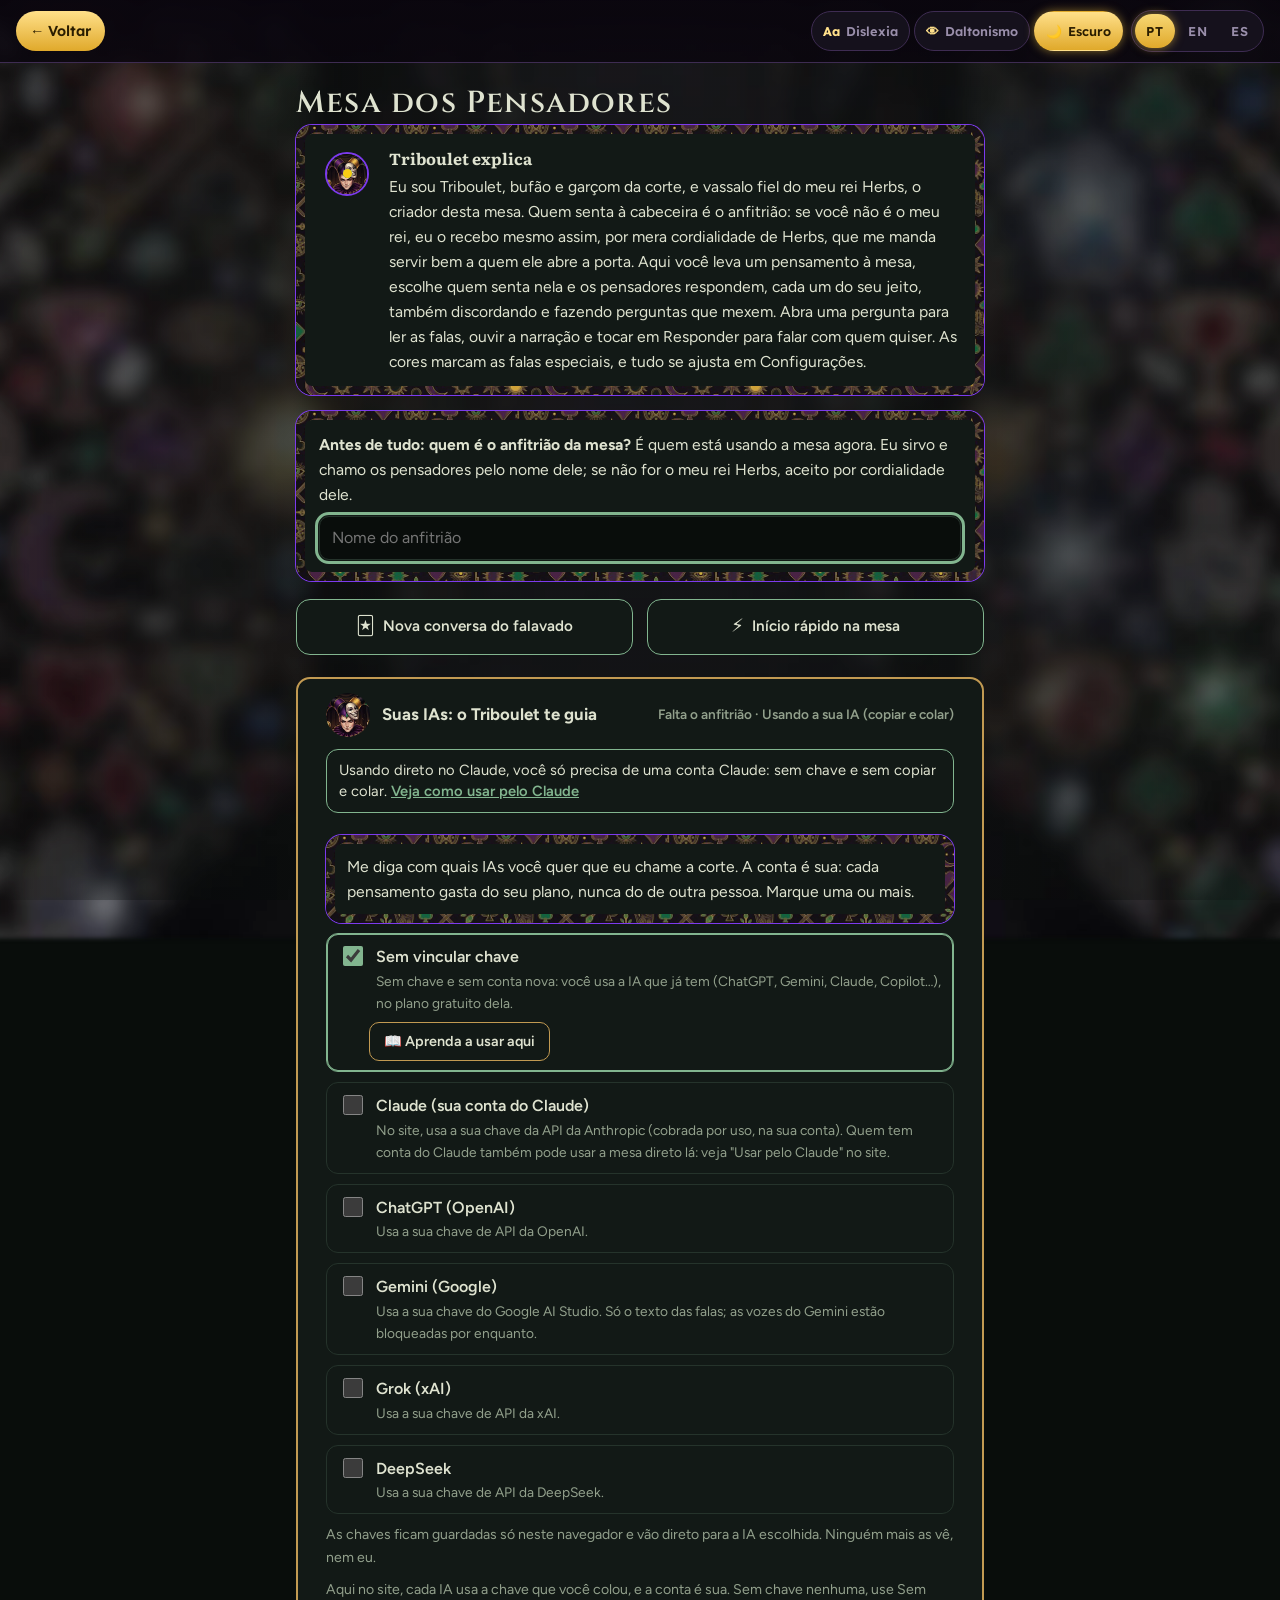
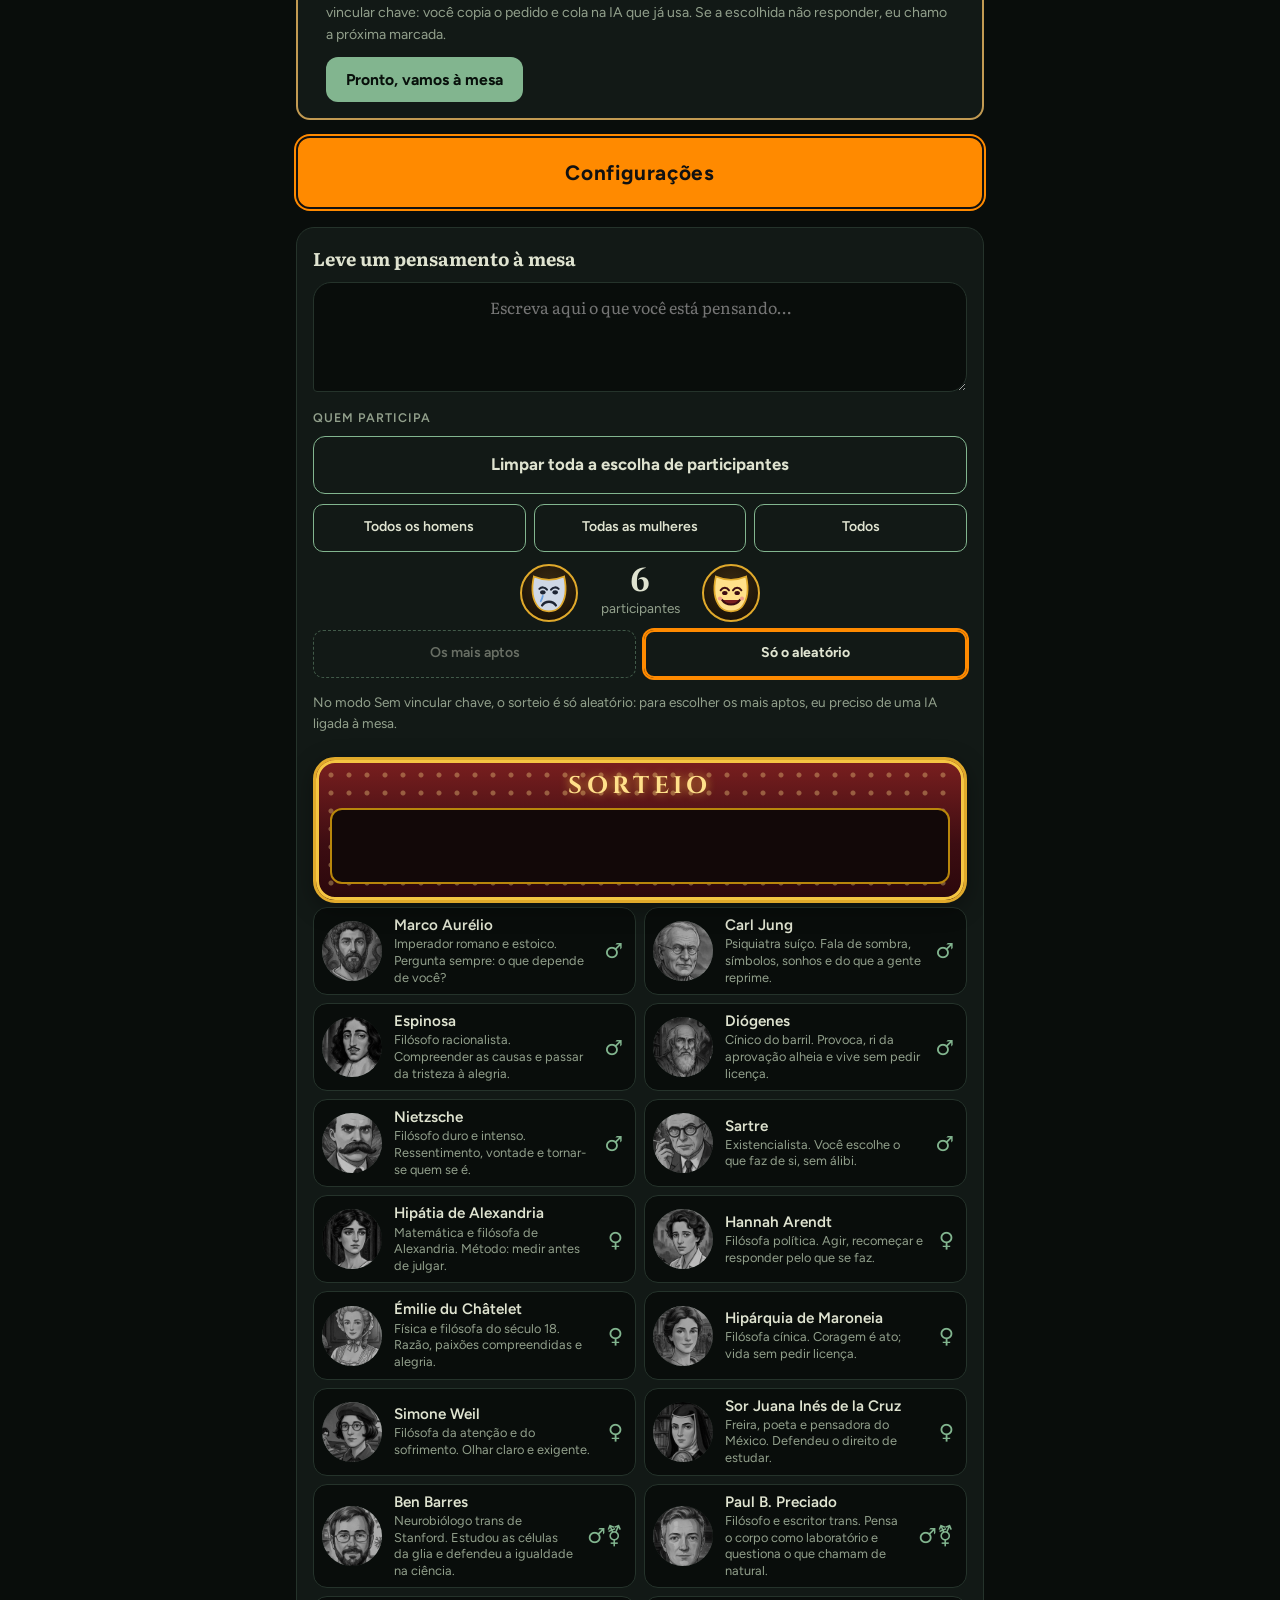
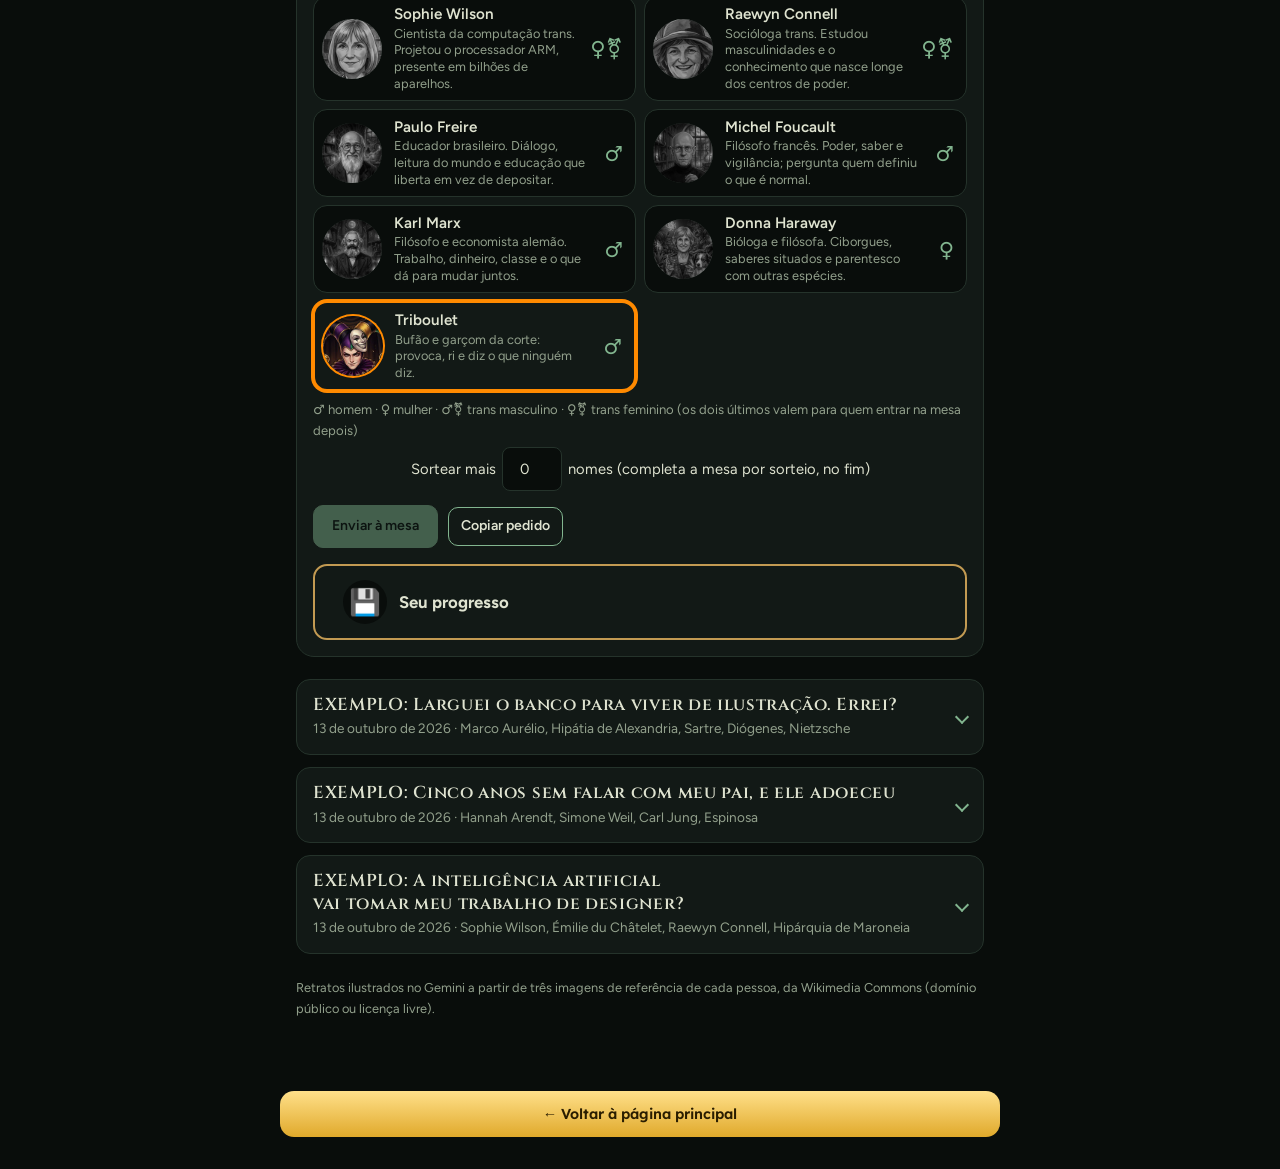
==== mesa/index.html @ 38ee6959 "Número de cada rodada ao lado do título, sem contar os exemplos" ====
<!doctype html>
<html lang="pt-BR">
<head>
<meta charset="utf-8">
<meta name="viewport" content="width=device-width,initial-scale=1,viewport-fit=cover">
<link rel="icon" href="img/triboulet_pin.jpg">
<script src="data/es.js"></script>
<script src="../assets/mesa-web.js"></script>
<script src="../assets/acess.js"></script>
<title>Mesa dos Pensadores</title>
<link rel="preconnect" href="https://fonts.googleapis.com">
<link rel="stylesheet" href="https://fonts.googleapis.com/css2?family=Figtree:wght@400;500;600&family=Literata:opsz,wght@7..72,400;7..72,600&family=Lexend:wght@400;500;600&family=Cinzel:wght@600&display=swap">
<style>
/* Layout: uma coluna. Topo: balão do pensamento + escolha de participantes. Depois, um botão por rodada (a pergunta) que abre falas, áudios e vozes. Ao tocar um áudio, uma tela cheia mostra quem fala. Dados em data/*.json. */
:root{
  --bg:#e9efec; --surface:#f7faf8; --ink:#17292c; --muted:#5b6e70; --line:#cfdad6;
  --accent:#26766f; --accent-ink:#ffffff; --warm:#b8652a; --shadow:rgba(23,41,44,.18);
  --serif:"Literata",Georgia,"Times New Roman",serif; --sans:"Figtree",system-ui,-apple-system,"Segoe UI",sans-serif;
}
@media (prefers-color-scheme: dark){
  :root:not([data-theme="light"]){
    --bg:#0f1b1d; --surface:#172629; --ink:#e6efec; --muted:#93a8a8; --line:#28403f;
    --accent:#5fc2b6; --accent-ink:#0b1a19; --warm:#e29a62; --shadow:rgba(0,0,0,.5); color-scheme:dark;
  }
}
:root[data-theme="dark"]{
  --bg:#0f1b1d; --surface:#172629; --ink:#e6efec; --muted:#93a8a8; --line:#28403f;
  --accent:#5fc2b6; --accent-ink:#0b1a19; --warm:#e29a62; --shadow:rgba(0,0,0,.5); color-scheme:dark;
}
*,*::before,*::after{box-sizing:border-box}
body{background:var(--bg);color:var(--ink);font-family:var(--sans);font-size:16px;line-height:1.6}
.wrap{max-width:720px;margin:0 auto;padding-inline:16px;padding-block:20px 48px}
h1{font-family:var(--serif);font-weight:600;font-size:1.9rem;line-height:1.15;margin:0 0 4px;text-wrap:balance}
.sub{color:var(--muted);margin:0 0 12px;font-size:.95rem}
.pref{display:flex;align-items:center;gap:8px;margin:0 0 18px;font-size:.92rem}
.pref input{width:20px;height:20px;accent-color:var(--accent)}
.rod{margin-bottom:12px}
.pergunta{width:100%;display:flex;align-items:center;gap:12px;text-align:left;font:inherit;color:var(--ink);background:var(--surface);border:1px solid var(--line);border-radius:14px;padding:14px 16px;cursor:pointer}
.pergunta:hover{border-color:var(--accent)}
.pergunta:focus-visible,.thumb:focus-visible,.copy:focus-visible,summary:focus-visible,.chip:focus-visible,.atalhos button:focus-visible,.enviar:focus-visible,.copiar:focus-visible,.pedeaudio button:focus-visible,.recolher:focus-visible,.pctl button:focus-visible,.pfechar:focus-visible{outline:3px solid var(--accent);outline-offset:2px}
.pergunta .tx{flex:1;min-width:0}
.pergunta .num-rod{flex:none;min-width:34px;height:34px;padding:0 6px;display:inline-flex;align-items:center;justify-content:center;border-radius:999px;font-family:var(--serif);font-weight:700;font-size:1rem;color:#2a1d00;background:linear-gradient(#ffe08a,#e0a92b);box-shadow:0 0 0 2px rgba(245,197,66,.35)}
.pergunta.preso .num-rod{min-width:28px;height:28px;font-size:.9rem}
.pergunta b{display:block;font-family:var(--serif);font-weight:600;font-size:1.08rem;line-height:1.3;text-wrap:balance}
.pergunta small{display:block;color:var(--muted);font-size:.85rem;margin-top:2px}
.pergunta .seta{flex:none;width:10px;height:10px;border-right:2px solid var(--accent);border-bottom:2px solid var(--accent);transform:rotate(45deg);transition:transform .18s}
.pergunta[aria-expanded="true"] .seta{transform:rotate(-135deg)}
.pergunta[aria-expanded="true"]{border:2px solid #f5c542;box-shadow:0 0 0 2px rgba(245,197,66,.35),0 0 18px 4px rgba(245,197,66,.45)}
.pergunta[aria-expanded="true"] .seta{border-color:#f5c542}
.pergunta[aria-expanded="true"]+.painel{border-left-color:#f5c542}
/* pergunta aberta: o balão desce junto com a rolagem, até o fim da própria rodada (a próxima conversa é o limite), e um toque nele fecha */
.pergunta[aria-expanded="true"]{position:sticky;top:calc(64px + env(safe-area-inset-top,0px));z-index:6;scroll-margin-top:calc(72px + env(safe-area-inset-top,0px))}
.pergunta[aria-expanded="true"]+.painel .voltar{position:static}
/* enquanto desce junto, o balão encolhe para uma linha só, com "…" no fim, para não tapar a leitura no celular */
.pergunta.preso{padding-top:9px;padding-bottom:9px}
.pergunta.preso b{white-space:nowrap;overflow:hidden;text-overflow:ellipsis;font-size:1rem}
.pergunta.preso small{display:none}
.painel{margin:6px 0 0 14px;padding:10px 0 4px 16px;border-left:3px solid var(--line)}
.minha{margin:0 0 26px;padding:2px 0 0;border:0;background:none}
.minha h3{font-size:.78rem;letter-spacing:.08em;text-transform:uppercase;color:var(--muted);margin:0 0 4px;font-weight:600}
.minha p{margin:0;font-family:var(--serif);font-size:1rem;font-style:italic;overflow-wrap:anywhere}
.final{background:var(--surface);border:1px solid var(--line);border-radius:14px;padding:12px 16px;margin-bottom:12px}
.final h3{font-size:.78rem;letter-spacing:.08em;text-transform:uppercase;color:var(--muted);margin:0 0 6px;font-weight:600}
.final p{margin:0 0 8px;font-size:.92rem}
audio{width:100%;height:40px;accent-color:var(--accent)}
.fala{display:flow-root;background:var(--surface);border:1px solid var(--line);border-radius:14px;padding:14px 16px;margin-bottom:10px}
.fala.ativa{border-color:var(--accent);box-shadow:0 0 0 3px var(--accent)}
.thumb{float:left;width:96px;height:96px;margin:0 14px 6px 0;padding:0;border:1px solid var(--line);border-radius:12px;overflow:hidden;background:var(--bg);cursor:zoom-in}
.thumb img{display:block;width:100%;height:100%;object-fit:cover}
.chapeu{float:left;width:96px;height:96px;margin:0 14px 6px 0;border-radius:12px;border:1px solid var(--line);background:var(--bg);display:flex;align-items:center;justify-content:center}
.quem{font-weight:600;font-size:.95rem;margin:0 0 2px}
.quem small{font-weight:400;color:var(--muted);margin-left:6px}
.tri .quem{color:var(--warm)}
.texto{font-family:var(--serif);font-size:1.02rem;margin:0}
.player{clear:both;padding-top:10px}
.vozinfo{clear:both;color:var(--muted);font-size:.8rem;margin:6px 0 0}
.sem{clear:both;color:var(--muted);font-size:.88rem;margin:10px 0 0}
details{background:var(--surface);border:1px solid var(--line);border-radius:12px;margin:12px 0 6px;padding:2px 14px}
summary{cursor:pointer;font-weight:600;padding:10px 0}
details .intro{color:var(--muted);font-size:.9rem;margin:0 0 8px}
.cfg{border-top:1px solid var(--line);padding:10px 0}
.cfg h4{margin:0 0 2px;font-size:.95rem}
.cfg .voz{color:var(--muted);font-size:.85rem;margin:0 0 6px}
.cfg p.est{margin:0 0 8px;font-size:.9rem;overflow-wrap:anywhere}
.copy{font:inherit;font-size:.82rem;font-weight:600;background:var(--accent);color:var(--accent-ink);border:0;border-radius:8px;padding:5px 11px;cursor:pointer}
.recolher{display:block;margin:14px auto 6px;font:inherit;font-weight:600;font-size:.92rem;color:var(--ink);background:transparent;border:1px solid var(--accent);border-radius:10px;padding:8px 18px;cursor:pointer}
.recolher:hover{background:var(--surface)}
.vazio{color:var(--muted)}
.pedeaudio{margin:12px 0 4px;padding:10px 12px;border:1px dashed var(--line);border-radius:12px;font-size:.88rem;color:var(--muted)}
.pedeaudio button{font:inherit;font-size:.88rem;font-weight:600;color:var(--ink);background:transparent;border:1px solid var(--accent);border-radius:10px;padding:7px 12px;cursor:pointer;margin:0 8px 6px 0}
/* balão e participantes */
.novo{background:var(--surface);border:1px solid var(--line);border-radius:18px;padding:16px;margin-bottom:22px;overflow:hidden}
.novo h2{font-family:var(--serif);font-size:1.15rem;margin:0 0 8px}
.balao textarea{display:block;width:100%;max-width:100%;min-height:110px;resize:vertical;font:inherit;font-family:var(--serif);font-size:1rem;color:var(--ink);background:var(--bg);border:1px solid var(--line);border-radius:18px 18px 18px 4px;padding:12px 14px}
.balao textarea:focus-visible{outline:3px solid var(--accent);outline-offset:1px}
.novo h3{font-size:.78rem;letter-spacing:.08em;text-transform:uppercase;color:var(--muted);margin:16px 0 8px;font-weight:600}
.atalhos{display:flex;flex-wrap:wrap;gap:8px;margin-bottom:10px}
.atalhos button,.enviar,.copiar{font:inherit;font-size:.88rem;font-weight:600;border-radius:10px;padding:7px 12px;cursor:pointer;border:1px solid var(--accent);background:transparent;color:var(--ink)}
.atalhos button:hover,.copiar:hover{background:var(--bg)}
.chips{display:grid;grid-template-columns:1fr;gap:8px}
@media (min-width:640px){.chips{grid-template-columns:1fr 1fr}}
.chip{display:flex;align-items:center;gap:12px;text-align:left;font:inherit;font-size:.95rem;color:var(--ink);background:var(--bg);border:1.5px solid var(--line);border-radius:14px;padding:8px 12px 8px 8px;cursor:pointer;min-width:0;width:100%}
.chip[aria-pressed="true"]{border-color:var(--accent);background:var(--surface);box-shadow:0 0 0 2px var(--accent) inset}
.chips.todos .chip[aria-pressed="true"]:not(.tri){border-color:#f5c542;animation:brilhoTodos 1.4s ease-in-out infinite alternate}
@keyframes brilhoTodos{from{box-shadow:0 0 0 2px #f5c542 inset,0 0 6px rgba(245,197,66,.35)}to{box-shadow:0 0 0 2px #ffe08a inset,0 0 18px rgba(245,197,66,.85)}}
@media (prefers-reduced-motion:reduce){.chips.todos .chip[aria-pressed="true"]:not(.tri){animation:none;box-shadow:0 0 0 2px #ffe08a inset,0 0 14px rgba(245,197,66,.7)}}
.chip .pin{flex:none;width:60px;height:60px;border-radius:50%;overflow:hidden;background:var(--line)}
.chip .pin img{width:100%;height:100%;object-fit:cover;display:block}
.chip .info{flex:1;min-width:0}
.chip .nm{display:block;font-weight:600;line-height:1.2;overflow-wrap:anywhere}
.chip .sb{display:block;font-size:.8rem;color:var(--muted);line-height:1.3;margin-top:2px}
.chip .sx{flex:none;font-size:1.3rem;font-weight:600;color:var(--accent)}
.linha{display:flex;flex-wrap:wrap;gap:14px;align-items:center;margin-top:12px;font-size:.92rem}
.linha label{display:flex;align-items:center;gap:6px}
.linha input[type=number]{width:60px;font:inherit;padding:4px 6px;border:1px solid var(--line);border-radius:8px;background:var(--bg);color:var(--ink)}
.linha input[type=checkbox]{width:20px;height:20px;accent-color:var(--accent)}
.acoes{display:flex;flex-wrap:wrap;gap:10px;margin-top:14px;align-items:center}
.enviar{background:var(--accent);color:var(--accent-ink);padding:9px 18px}
.enviar[disabled]{opacity:.45;cursor:not-allowed}
.aviso{color:var(--muted);font-size:.88rem;margin:10px 0 0}
.pedidos{margin-top:14px;border-top:1px solid var(--line);padding-top:10px;font-size:.88rem;color:var(--muted)}
.pedidos p{margin:0 0 4px}
.legenda{color:var(--muted);font-size:.82rem;margin:8px 0 0}
/* tela cheia da fala */
.palco{position:fixed;inset:0;z-index:70;background:var(--bg);display:flex;flex-direction:column;gap:12px;padding:calc(14px + env(safe-area-inset-top,0px)) 18px calc(14px + env(safe-area-inset-bottom,0px))}
.palco[hidden]{display:none}
.ptopo{display:flex;align-items:center;gap:14px;padding-right:44px}
.ppin{flex:none;width:92px;height:92px;border-radius:16px;overflow:hidden;background:var(--surface);border:1px solid var(--line);display:flex;align-items:center;justify-content:center}
.ppin img{width:100%;height:100%;object-fit:cover;display:block}
.pnome{font-family:var(--serif);font-weight:600;font-size:1.3rem;line-height:1.2;margin:0}
.ppapel{color:var(--muted);font-size:.9rem;margin:2px 0 0}
.ptexto{flex:1;min-height:0;overflow:auto;font-family:var(--serif);font-size:clamp(1.25rem,5.4vw,1.7rem);line-height:1.55;padding:6px 2px;overflow-wrap:anywhere}
.pvoz{margin:0;color:var(--muted);font-size:.82rem}
.pctl{display:grid;grid-template-columns:1fr 1fr 1fr;gap:10px}
.pctl button{font:inherit;font-weight:600;font-size:1rem;min-height:52px;color:var(--ink);background:var(--surface);border:1.5px solid var(--accent);border-radius:14px;padding:6px 8px;cursor:pointer}
.pfechar{position:absolute;top:calc(10px + env(safe-area-inset-top,0px));right:12px;width:44px;height:44px;border-radius:50%;border:1px solid var(--line);background:var(--surface);color:var(--ink);font-size:1.3rem;cursor:pointer}
/* janelinha minimizada */
.mini{position:fixed;left:12px;right:12px;bottom:calc(10px + env(safe-area-inset-bottom,0px));z-index:40;max-width:560px;margin:0 auto;border:0;padding:3px;border-radius:20px;overflow:hidden;background:#1b0f2e;box-shadow:0 0 18px rgba(168,85,247,.55),0 0 28px rgba(34,197,94,.35);font:inherit;text-align:left}
.mini[hidden]{display:none}
.mini::before{content:"";position:absolute;left:50%;top:50%;width:260%;aspect-ratio:1;translate:-50% -50%;background:conic-gradient(#a855f7,#3b0764,#22c55e,#3b0764,#a855f7);animation:minigira 2.4s linear infinite}
.mini.pausada::before{animation-play-state:paused;opacity:.55}
.minidentro{position:relative;display:flex;align-items:stretch;gap:6px;background:var(--bg);border-radius:17px;padding:6px}
.miniabrir{flex:1;min-width:0;display:flex;align-items:center;gap:12px;border:0;background:none;font:inherit;text-align:left;color:var(--ink);padding:2px 6px;border-radius:12px;cursor:pointer;min-height:52px}
.miniparar{flex:none;font:inherit;font-weight:700;color:var(--ink);background:var(--surface);border:1.5px solid var(--accent);border-radius:12px;padding:6px 14px;min-height:52px;cursor:pointer}
.miniabrir:focus-visible,.miniparar:focus-visible{outline:2px solid var(--accent);outline-offset:2px}
.minipin{flex:none;width:48px;height:48px;border-radius:12px;overflow:hidden;background:var(--surface);display:flex;align-items:center;justify-content:center;font-weight:700}
.minipin img{width:100%;height:100%;object-fit:cover;display:block}
.mininome{flex:1;min-width:0;font-family:var(--serif);font-weight:600;font-size:1.05rem;color:var(--ink);white-space:nowrap;overflow:hidden;text-overflow:ellipsis}
.mininome small{display:block;font-family:inherit;font-weight:400;font-size:.78rem;color:var(--muted)}
.minibar{flex:none;color:var(--muted);font-size:.8rem}
@keyframes minigira{to{transform:rotate(360deg)}}
@media (prefers-reduced-motion:reduce){.mini::before{animation:none}}
/* respostas especiais */
.fala[class*="esp-"]{border-left:6px solid var(--tom)}
.fala[class*="esp-"] .quem small{color:var(--tom);font-weight:600}
.esp-disc{--tom:#c0392b;background:repeating-linear-gradient(135deg,color-mix(in srgb,var(--tom) 17%,transparent) 0 7px,transparent 7px 14px),color-mix(in srgb,var(--surface) 86%,var(--tom))}
.esp-dor{--tom:#9b59b6;background:url(img/olhos.png) 0 0/192px 192px,linear-gradient(160deg,color-mix(in srgb,var(--surface) 74%,var(--tom)),color-mix(in srgb,var(--surface) 92%,#000));image-rendering:pixelated}
.esp-ind{--tom:#2d7dd2;background:linear-gradient(color-mix(in srgb,var(--tom) 20%,transparent) 1px,transparent 1px) 0 0/16px 16px,linear-gradient(90deg,color-mix(in srgb,var(--tom) 20%,transparent) 1px,transparent 1px) 0 0/16px 16px,color-mix(in srgb,var(--surface) 88%,var(--tom))}
.esp-fora{--tom:#1e9e6a;background:repeating-linear-gradient(60deg,color-mix(in srgb,var(--tom) 22%,transparent) 0 10px,transparent 10px 20px),color-mix(in srgb,var(--surface) 86%,var(--tom))}
.esp-bonus{--tom:#d4a017;background:radial-gradient(color-mix(in srgb,var(--tom) 45%,transparent) 2px,transparent 2.6px) 0 0/18px 18px,radial-gradient(color-mix(in srgb,var(--tom) 30%,transparent) 1.4px,transparent 2px) 9px 9px/18px 18px,color-mix(in srgb,var(--surface) 86%,var(--tom))}
.esp-bufao{--tom:#7c3aed;background:linear-gradient(color-mix(in srgb,var(--surface) 42%,transparent),color-mix(in srgb,var(--surface) 42%,transparent)),url(img/fundo_tri.jpg) 0 0/240px 240px,#12081c}
.cores{display:flex;flex-wrap:wrap;gap:6px;margin:0 0 14px;font-size:.78rem}
.cores span{padding:2px 9px;border-radius:999px;border:1px solid var(--line);border-left-width:5px}
/* responder ao convidado */
.respostabtn{clear:both;margin-top:10px;font:inherit;font-size:.85rem;font-weight:600;color:var(--ink);background:transparent;border:1px solid var(--accent);border-radius:10px;padding:5px 12px;cursor:pointer}
.respform{clear:both;margin-top:8px;display:flex;flex-direction:column;gap:6px}
.respform textarea{font:inherit;width:100%;min-height:70px;resize:vertical;border:1px solid var(--line);border-radius:10px;padding:8px 10px;background:var(--bg);color:var(--ink)}
.respform .lin{display:flex;gap:8px;align-items:center;flex-wrap:wrap}
.respform button{font:inherit;font-size:.85rem;font-weight:600;border-radius:10px;padding:6px 12px;cursor:pointer;border:1px solid var(--accent);background:transparent;color:var(--ink)}
.respform button.ok{background:var(--accent);color:var(--accent-ink)}
.fio{clear:both}
.fio .tr{margin-top:8px;padding:8px 12px;border-left:3px solid var(--accent);background:color-mix(in srgb,var(--bg) 70%,transparent);border-radius:0 10px 10px 0;font-size:.95rem}
.fio .tr b{display:block;font-size:.78rem;letter-spacing:.04em;color:var(--muted);text-transform:uppercase;margin-bottom:2px}
.fio .tr p{margin:0;font-family:var(--serif);overflow-wrap:anywhere}
.ouvir{margin:0 0 12px;font:inherit;font-weight:600;border:1px solid var(--accent);background:transparent;color:var(--ink);border-radius:10px;padding:7px 14px;cursor:pointer}
.espera button{font:inherit;font-size:.8rem;font-weight:600;border:1px solid var(--accent);background:transparent;color:var(--ink);border-radius:8px;padding:3px 10px;cursor:pointer;margin-left:6px}
/* configurações */
.config{margin:0 0 16px;padding:2px 14px}
.config fieldset{border:0;margin:0 0 10px;padding:0;display:flex;flex-direction:column;gap:6px}
.config legend{font-size:.78rem;letter-spacing:.08em;text-transform:uppercase;color:var(--muted);font-weight:600;padding:0 0 4px}
.config label{display:flex;align-items:flex-start;gap:8px;font-size:.95rem}
.config input{width:20px;height:20px;accent-color:var(--accent);flex:none;margin-top:2px}
.config .nota{margin:0;color:var(--muted);font-size:.82rem}
/* letras para disléxicos */
:root[data-disl="1"]:not(.dislexia){--serif:"Lexend",Verdana,"Segoe UI",sans-serif;--sans:"Lexend",Verdana,"Segoe UI",sans-serif}
:root[data-disl="1"]:not(.dislexia) body{letter-spacing:.04em;word-spacing:.16em;line-height:1.85}
:root[data-disl="1"]:not(.dislexia) .texto,:root[data-disl="1"]:not(.dislexia) .ptexto,:root[data-disl="1"]:not(.dislexia) .tr p,:root[data-disl="1"]:not(.dislexia) .minha p{letter-spacing:.05em;word-spacing:.2em;line-height:1.95;font-style:normal}
:root[data-disl="1"] .ptexto{font-size:clamp(1.15rem,5vw,1.5rem)}
/* estilo lovecraftiano (cores e filtro; as ilustrações próprias vêm depois) */
:root[data-estilo="lovecraft"]:not([data-x]){--bg:#090d0b;--surface:#121916;--ink:#dfe3d0;--muted:#92a08c;--line:#25332b;--accent:#82b58f;--accent-ink:#08100b;--warm:#c29a52;--shadow:rgba(0,0,0,.7);color-scheme:dark}
/* fundo: o corredor de joias do Herbs, o mesmo nos dois modos (pedido de Herbs, 2026-10-14); o modo claro só suaviza balões, botões e troca os retratos */
body{background:var(--bg)}
body::before{content:"";position:fixed;inset:-24px;z-index:-1;pointer-events:none;background:url(img/lc/fundo_mesa.jpg) center/cover no-repeat;filter:blur(2px) brightness(1.15) saturate(1.1);transform:scale(1.03)}
body::after{content:"";position:fixed;inset:0;z-index:-1;pointer-events:none;background:linear-gradient(90deg,rgba(9,13,11,.15),rgba(9,13,11,.62) 30%,rgba(9,13,11,.62) 70%,rgba(9,13,11,.15))}
/* modo claro: as mesmas cores escuras, um pouco mais claras nos balões e botões */
:root:not([data-estilo="lovecraft"]):not([data-x]){--bg:#0f1b1d;--surface:#22302f;--ink:#eef3ef;--muted:#a9bab6;--line:#3a5250;--accent:#6fcfc2;--accent-ink:#0b1a19;--warm:#e6a46c;--shadow:rgba(0,0,0,.5);color-scheme:dark}
:root[data-estilo="lovecraft"] h1,:root[data-estilo="lovecraft"] .pergunta b,:root[data-estilo="lovecraft"] .pnome{font-family:"Cinzel",Georgia,serif;letter-spacing:.04em}
:root[data-estilo="lovecraft"][data-disl="1"] h1,:root[data-estilo="lovecraft"][data-disl="1"] .pergunta b,:root[data-estilo="lovecraft"][data-disl="1"] .pnome{font-family:var(--serif)}
/* suas IAs: guia do Triboulet (as contas são de quem usa) */
.contas{margin:0 0 16px;border:2px solid var(--warm);border-radius:14px;background:var(--surface)}
.contas>summary{list-style:none;cursor:pointer;display:flex;align-items:center;flex-wrap:wrap;gap:12px;padding:12px 14px;font-weight:700;font-size:1.05rem}
.contas>summary::-webkit-details-marker{display:none}
.contas>summary img{width:44px;height:44px;border-radius:50%;flex:none;object-fit:cover}
.contas>summary .estado{margin-left:auto;min-width:0;overflow-wrap:anywhere;font-weight:600;font-size:.85rem;color:var(--muted);text-align:right}
.contas>summary:focus-visible{outline:3px solid var(--accent);outline-offset:2px}
.contas .corpo{padding:0 14px 14px;display:flex;flex-direction:column;gap:10px}
.anf{display:flex;flex-direction:column;gap:8px;margin:0 0 16px;padding:12px 14px;border:2px solid var(--warm);border-radius:14px;background:var(--surface)}
.anf label{font-size:.98rem}
.anf input{font:inherit;font-size:1rem;min-height:44px;padding:8px 12px;border:1px solid var(--line);border-radius:10px;background:var(--bg);color:var(--ink);width:100%}
.anf input:focus-visible{outline:3px solid var(--accent);outline-offset:1px}
.anf-ok{margin:0;color:var(--muted);font-size:.86rem}
.anf-ok:empty{display:none}
.contas .fala-tri{margin:0;font-size:.98rem}
.contas .passo{margin:0;color:var(--muted);font-size:.88rem}
.ia{border:1px solid var(--line);border-radius:12px;padding:10px 12px;display:flex;flex-direction:column;gap:8px}
.ia[data-on="1"]{border-color:var(--accent);box-shadow:0 0 0 1px var(--accent) inset}
.ia>label{display:flex;align-items:flex-start;gap:10px;font-weight:600;cursor:pointer}
.ia>label small{display:block;font-weight:400;color:var(--muted);font-size:.86rem}
.ia input[type=checkbox],.contas input[type=radio]{width:20px;height:20px;accent-color:var(--accent);flex:none;margin-top:2px}
.ia .chave{display:flex;flex-direction:column;gap:6px;padding-left:30px}
.ia .chave label{font-size:.88rem;color:var(--muted)}
.ia .chave input{font:inherit;font-size:.95rem;width:100%;min-width:0;padding:8px 10px;border-radius:10px;border:1px solid var(--line);background:var(--bg);color:var(--ink)}
.ia .chave input:focus-visible{outline:3px solid var(--accent);outline-offset:1px}
.ia .chave a{color:var(--accent);font-size:.88rem;font-weight:600}
.ia .chave .lin{display:flex;flex-wrap:wrap;gap:8px;align-items:center}
.ia .aprenda,.cc button{font:inherit;font-size:.9rem;font-weight:600;border-radius:10px;padding:7px 14px;cursor:pointer;border:1px solid var(--accent);background:transparent;color:var(--ink)}
.ia .aprenda{align-self:flex-start;margin-left:30px;border-color:var(--warm)}
.manual-guia{margin:0 0 0 30px;padding:10px 12px 10px 30px;border:1px dashed var(--warm);border-radius:10px;font-size:.92rem;display:flex;flex-direction:column;gap:6px}
.manual-guia[hidden]{display:none}
.cc{position:fixed;inset:0;z-index:80;background:rgba(5,8,10,.84);display:flex;justify-content:center;align-items:flex-start;overflow:auto;padding:max(16px,env(safe-area-inset-top)) 16px 16px}
.cc[hidden]{display:none}
.cc-caixa{width:100%;max-width:640px;margin:auto 0;background:var(--surface);color:var(--ink);border:2px solid var(--warm);border-radius:14px;padding:16px;display:flex;flex-direction:column;gap:10px}
.cc-caixa h3{margin:0;font-size:1.15rem}
.cc-caixa p{margin:0}
.cc-caixa a{color:var(--accent);font-weight:600}
.cc-caixa textarea{font:inherit;font-size:.9rem;width:100%;min-width:0;box-sizing:border-box;padding:8px 10px;border-radius:10px;border:1px solid var(--line);background:var(--bg);color:var(--ink);resize:vertical}
.cc-caixa textarea:focus-visible,.cc button:focus-visible{outline:3px solid var(--accent);outline-offset:1px}
.cc .lin{display:flex;flex-wrap:wrap;gap:8px;align-items:center}
.cc button.forte{background:var(--accent);color:var(--accent-ink);border-color:var(--accent)}
.cc .cc-msg{color:var(--warm);font-size:.9rem;min-height:1em}
.cc .cc-ok{font-size:.9rem;color:var(--muted)}
.cc .cc-ok:empty{display:none}
.cc .cc-links{font-size:.9rem}
.ia .chave button{font:inherit;font-size:.85rem;font-weight:600;border-radius:10px;padding:5px 12px;cursor:pointer;border:1px solid var(--accent);background:transparent;color:var(--ink)}
.ia .chave .ok{color:var(--muted);font-size:.85rem}
.principal{border:0;margin:0;padding:0;display:flex;flex-direction:column;gap:6px}
.principal legend{font-size:.78rem;letter-spacing:.08em;text-transform:uppercase;color:var(--muted);font-weight:600;padding:0 0 4px}
.principal label{display:flex;align-items:flex-start;gap:8px;font-size:.95rem}
.ia .chave[hidden],.principal[hidden]{display:none}
.contas .pronto{align-self:flex-start;font:inherit;font-weight:700;font-size:.98rem;border-radius:12px;padding:10px 20px;cursor:pointer;border:0;background:var(--accent);color:var(--accent-ink)}
.contas .pronto:focus-visible{outline:3px solid var(--warm);outline-offset:2px}
/* vozes do Gemini bloqueadas por enquanto */
.config label.bloq{opacity:.62;cursor:not-allowed}
.config .bloqnota{margin:-2px 0 0 28px;padding:8px 10px;border-left:3px solid var(--warm);background:var(--bg);border-radius:0 10px 10px 0;font-size:.86rem;color:var(--ink)}
/* voz: aparelho (grátis) ou Gemini */
.ouvir{display:none}
:root[data-voz="aparelho"] .ouvir,:root[data-voz="danielmaria"] .ouvir,.ouvir.sempre{display:inline-block}
.pedeaudio{display:none}
:root[data-voz="gemini"] .pedeaudio{display:block}
.fila{margin:0 0 12px;color:var(--muted);font-size:.9rem}
:root[data-papel="visitante"] .pednar{display:none}
.narrpend .aviso{display:block;margin-top:4px;color:var(--muted);font-size:.9rem}
.pednar{margin:0 0 12px;font:inherit;font-weight:600;border:1px solid var(--accent);background:transparent;color:var(--ink);border-radius:10px;padding:7px 14px;cursor:pointer}
/* leitura nas respostas especiais: o fundo só aparece nas bordas, o texto fica em painel liso */
.fala[class*="esp-"] .quem{display:inline-block;background:var(--surface);padding:3px 12px;border-radius:999px;border:1px solid var(--tom);margin-bottom:8px}
.fala[class*="esp-"] .texto{display:flow-root;background:var(--surface);padding:12px 14px;border-radius:12px;border:1px solid color-mix(in srgb,var(--tom) 50%,var(--line));font-size:1.08rem;font-weight:500;line-height:1.7}
.fala[class*="esp-"] .fio .tr{background:var(--surface)}
.fala[class*="esp-"] .sem,.fala[class*="esp-"] .vozinfo{background:var(--surface);display:inline-block;padding:2px 10px;border-radius:8px}
.palco[class*="esp-"] .ptopo>div:last-child{background:var(--surface);padding:4px 12px;border-radius:12px}
.ptexto{background:var(--surface);border:1px solid var(--line);border-radius:14px;padding:14px 16px}
.palco[class*="esp-"] .ptexto{border-color:color-mix(in srgb,var(--tom) 55%,var(--line));font-weight:500}
.palco[class*="esp-"] .pvoz{background:var(--surface);display:inline-block;align-self:flex-start;padding:2px 10px;border-radius:8px}
/* palavras iluminadas durante a leitura */
.ptexto .w{border-radius:6px;padding:0 .06em;transition:background .12s,color .12s}
.ptexto .w.d1{background:rgba(245,197,66,.50)}
.ptexto .w.d2{background:rgba(245,197,66,.36)}
.ptexto .w.d3{background:rgba(245,197,66,.24)}
.ptexto .w.d4{background:rgba(245,197,66,.13)}
.ptexto .w.atual{background:#f5c542;color:#1a1200;box-shadow:0 0 12px 2px rgba(245,197,66,.65)}
#p-fechar{left:12px;right:auto}
#p-parar{right:12px;left:auto}
#lb-voltar{left:auto;right:12px}
/* botão voltar */
.voltar{position:sticky;top:calc(64px + env(safe-area-inset-top,0px));z-index:5;display:block;margin:0 0 12px;font:inherit;font-weight:600;color:var(--ink);background:var(--surface);border:1px solid var(--accent);border-radius:10px;padding:8px 14px;cursor:pointer}
.pfechar{width:auto;height:44px;border-radius:22px;padding:0 16px;font:inherit;font-weight:600;font-size:.95rem}
.ptopo{padding-right:0;padding-top:50px}
/* botão de configurações */
.config{padding:0;margin:0 0 18px;background:transparent;border:0}
.config>summary{list-style:none;cursor:pointer;text-align:center;font-family:var(--sans);font-weight:700;font-size:1.3rem;padding:18px 20px;border-radius:14px;background:#ff8a00;color:#111;border:2px solid #111;box-shadow:0 0 0 2px #ff8a00;letter-spacing:.03em}
.config>summary::-webkit-details-marker{display:none}
.config[open]>summary{text-align:left;border-bottom-left-radius:0;border-bottom-right-radius:0}
.config[open]>summary::before{content:"▾ "}
.cfgbody{border:2px solid #ff8a00;border-top:0;margin:0 -2px;background:var(--surface);padding:14px;border-radius:0 0 14px 14px;box-shadow:0 2px 0 0 #ff8a00}
.config .papel{padding:8px 12px;border-radius:10px;border:1px solid var(--tom);border-left-width:6px;font-weight:600;text-shadow:0 0 3px var(--bg),0 0 6px var(--bg),0 1px 2px var(--bg),0 -1px 2px var(--bg)}
.config .papel input{accent-color:var(--tom)}
/* apresentação do Triboulet e pedidos */
.apresenta{display:flex;gap:14px;align-items:flex-start;margin:0 0 16px;padding:12px 14px;border-radius:14px;border:1px solid var(--line);background:var(--surface)}
.apresenta p{margin:0;font-size:.98rem}
.apresenta b{display:block;font-family:var(--serif);margin-bottom:2px}
.tribcom{display:flex;gap:12px;align-items:flex-start}
.tribcom img{flex:none;width:52px;height:52px;border-radius:12px;object-fit:cover}
.tribcom p{margin:0 0 4px}
.tribcom .quando{color:var(--muted);font-size:.82rem}
.chip .pin img{filter:grayscale(1) brightness(.8);transition:filter .2s}
.chip[aria-pressed="true"]{border:2px solid #ff8a00;box-shadow:0 0 0 2px #ff8a00}
.chip[aria-pressed="true"] .pin img{filter:none}
.chip[aria-pressed="true"] .pin{box-shadow:0 0 0 2px #ff8a00}
.limpar-grande{display:block;width:100%;min-height:58px;margin:0 0 10px;font:inherit;font-weight:700;font-size:1.05rem;text-align:center;color:var(--ink);background:transparent;border:1px solid var(--accent);border-radius:12px;cursor:pointer}
.grade.trio{grid-template-columns:repeat(3,minmax(0,1fr))}
.selb[aria-pressed="true"]{border:2px solid #ff8a00;box-shadow:0 0 0 2px #ff8a00;font-weight:700}
.limpar-grande:active,.selb:active{transform:scale(.99)}
.selb:disabled{opacity:.42;cursor:not-allowed;box-shadow:none;border-style:dashed}
.aptos-nota{margin:-4px 0 10px;font-size:.85rem;color:var(--muted)}
#pens{text-align:center}
.centro{display:flex;justify-content:center;align-items:center;margin:6px 0 10px}
.num{width:68px;height:44px;text-align:center;font:inherit;font-weight:600;color:var(--ink);background:transparent;border:1px solid var(--accent);border-radius:10px;padding:0 4px}
.grade{display:grid;grid-template-columns:repeat(2,minmax(0,1fr));gap:8px}
.grade button{min-height:48px;display:flex;align-items:center;justify-content:center;text-align:center;padding:8px 10px}
.mescla{display:flex;flex-direction:column;gap:8px;margin:12px 0 4px}
.qtd{display:flex;align-items:center;justify-content:center;gap:14px}
.qtd .qn{display:flex;flex-direction:column;align-items:center;min-width:96px}
.qtd output{font:700 2rem/1 "Cinzel",Georgia,serif;color:var(--ink)}
.qtd small{color:var(--muted);font-size:.85rem}
.mascara{width:58px;height:58px;padding:4px;border-radius:50%;border:2px solid #e0a92b;background:radial-gradient(circle at 50% 35%,#3a2a12,#120c05);cursor:pointer;display:flex;align-items:center;justify-content:center;transition:transform .12s}
.mascara svg{width:44px;height:44px}
.mascara:hover{transform:scale(1.06)}.mascara:active{transform:scale(.94)}
.mascara:disabled{opacity:.4;cursor:default;transform:none}
.mascara:focus-visible,.slot:focus-visible{outline:3px solid var(--accent);outline-offset:2px}
.slot{position:relative;display:flex;flex-direction:column;align-items:center;gap:10px;width:100%;margin:4px 0 0;padding:14px 14px 16px;font:inherit;color:#2a1d00;cursor:pointer;border:3px solid #e0a92b;border-radius:22px;background:linear-gradient(180deg,#7a1f1f,#3d0d12 60%,#2a070b);box-shadow:inset 0 0 0 3px #f5c542,0 6px 22px rgba(0,0,0,.35)}
.slot .slot-tit{position:relative;z-index:1;font:700 1.5rem/1 "Cinzel",Georgia,serif;letter-spacing:.18em;color:#ffe08a;text-shadow:0 0 10px rgba(245,197,66,.8)}
.slot .luzes{position:absolute;inset:6px;border-radius:17px;pointer-events:none;background:radial-gradient(circle,#ffe08a 0 2px,transparent 3px) 0 0/18px 18px;opacity:.35}
.slot.girando .luzes{animation:piscar .35s steps(2) infinite}
@keyframes piscar{50%{opacity:.9}}
.rolos{position:relative;z-index:1;display:flex;flex-wrap:wrap;justify-content:center;gap:6px;padding:8px;border-radius:12px;background:#120808;border:2px solid #b8860b;min-height:76px;width:100%}
.rolo{position:relative;width:58px;height:70px;border-radius:8px;overflow:hidden;background:linear-gradient(#fff 0,#f2e6c9 50%,#fff 100%);box-shadow:inset 0 6px 8px rgba(0,0,0,.35),inset 0 -6px 8px rgba(0,0,0,.35);display:flex;align-items:center;justify-content:center}
.rolo img{width:50px;height:50px;border-radius:50%;object-fit:cover}
.rolo .sx{font:700 1.7rem/1 serif;color:#7a1f1f}
.rolo.gira img,.rolo.gira .sx{animation:rolar .12s linear infinite}
@keyframes rolar{0%{transform:translateY(-30%);filter:blur(1.5px)}100%{transform:translateY(30%);filter:blur(1.5px)}}
.rolo.parou{box-shadow:inset 0 0 0 3px #ff8a00}
.rolo .nm{position:absolute;left:0;right:0;bottom:1px;font:600 .58rem/1.1 "Lexend",sans-serif;color:#3d0d12;text-align:center;white-space:nowrap;overflow:hidden;text-overflow:ellipsis;padding:0 2px}
@media (prefers-reduced-motion:reduce){.rolo.gira img,.rolo.gira .sx,.slot.girando .luzes{animation:none}}
.chip.tri .pin img{border-radius:50%}
.rodape{color:var(--muted);font-size:.8rem;margin:24px 0 0}
/* Triboulet em movimento */
.triload{position:relative;flex:none;width:56px;height:56px}
.triload img{position:absolute;inset:6px;width:44px;height:44px;border-radius:50%;object-fit:cover;border:2px solid #7c3aed;animation:pirueta 2.2s ease-in-out infinite}
.triload i{position:absolute;left:50%;top:50%;width:9px;height:9px;margin:-4.5px;border-radius:50%;animation:malabar 1.5s linear infinite}
.triload i:nth-of-type(1){background:#a855f7}.triload i:nth-of-type(2){background:#22c55e;animation-delay:-.5s}.triload i:nth-of-type(3){background:#facc15;animation-delay:-1s}
@keyframes malabar{0%{transform:translate(-24px,6px)}25%{transform:translate(-12px,-26px)}50%{transform:translate(0,-30px)}75%{transform:translate(12px,-26px)}100%{transform:translate(24px,6px)}}
@keyframes pirueta{0%,55%{transform:translateY(0) rotate(0)}70%{transform:translateY(-8px) rotate(180deg)}85%{transform:translateY(-3px) rotate(360deg)}100%{transform:translateY(0) rotate(360deg)}}
.espera{display:flex;align-items:center;gap:12px;margin-top:10px;color:var(--muted);font-size:.88rem}
.espera[hidden]{display:none}
.tri-anima{animation:balanca 3s ease-in-out infinite;transform-origin:50% 90%}
@keyframes balanca{0%,100%{transform:rotate(-3deg)}50%{transform:rotate(3deg) translateY(-3px)}}
@media (prefers-reduced-motion:reduce){.triload img,.triload i,.tri-anima{animation:none}.triload i{display:none}}
#lb{position:fixed;inset:0;background:rgba(5,12,13,.88);display:flex;align-items:center;justify-content:center;padding:20px;z-index:70}
#lb[hidden]{display:none}
#lb img{max-width:min(92vw,520px);max-height:80vh;border-radius:14px;box-shadow:0 10px 40px var(--shadow)}
#lb p{position:absolute;bottom:16px;left:0;right:0;text-align:center;color:#dfe9e6;font-size:.9rem;margin:0}
.atalhos-topo{display:grid;grid-template-columns:repeat(3,minmax(0,1fr));gap:14px;margin:18px 0 22px}
.atalhos-topo:has(#lk-chat[hidden]),:root[data-papel="convidado"] .atalhos-topo{grid-template-columns:repeat(2,minmax(0,1fr))}
.atalhos-topo a{display:flex;align-items:center;justify-content:center;gap:8px;min-height:56px;padding:10px 14px;font-weight:600;font-size:.95rem;line-height:1.3;text-align:center;text-decoration:none;color:var(--ink);background:var(--surface);border:1.5px solid var(--accent);border-radius:14px}
.atalhos-topo a:hover{background:var(--accent);color:var(--accent-ink)}
.atalhos-topo a:focus-visible{outline:3px solid var(--accent);outline-offset:2px}
.atalhos-topo .ic{flex:none;font-size:1.15rem}
@media (max-width:600px){.atalhos-topo,.atalhos-topo:has(#lk-chat[hidden]),:root[data-papel="convidado"] .atalhos-topo{grid-template-columns:1fr;gap:10px}.atalhos-topo a{justify-content:flex-start;text-align:left;min-height:52px;padding:10px 16px}}
.novaconv{margin:-8px 0 22px;padding:14px 16px;border:1.5px solid var(--accent);border-radius:14px;background:var(--surface);font-size:.95rem}
.novaconv[hidden]{display:none}
.novaconv b{display:block;font-family:var(--serif);margin-bottom:6px}
.novaconv ol{margin:0 0 10px;padding-left:20px}
.novaconv li{margin-bottom:4px}
.novaconv .lin{display:flex;flex-wrap:wrap;gap:10px}
.novaconv button,.novaconv a{font:inherit;font-size:.9rem;font-weight:600;min-height:44px;padding:8px 14px;border-radius:10px;border:1px solid var(--accent);background:transparent;color:var(--ink);cursor:pointer;text-decoration:none;display:inline-flex;align-items:center}
.novaconv .ok{background:var(--accent);color:var(--accent-ink)}
@media (max-width:600px){.novaconv .lin>*{flex:1 1 100%;justify-content:center}}
/* falas do Triboulet fora das rodadas: o mesmo fundo de baralho e tarot nas bordas, texto em painel liso */
.apresenta,.anf,.tribcom,.contas .fala-tri,.espera,.envio{border:9px solid transparent;border-radius:16px;background:linear-gradient(var(--surface),var(--surface)) padding-box,url(img/fundo_tri.jpg) 0 0/240px 240px border-box;box-shadow:0 0 0 1px #7c3aed}
.contas .fala-tri{padding:10px 12px}
.tribcom,.espera{padding:10px 12px}
.envio{display:flex;flex-direction:column;gap:8px;margin:18px 0 0;padding:12px 14px}
.envio[hidden]{display:none}
.envio p{margin:0}
.envio .enviar{align-self:flex-start}
.envio-bts{display:flex;flex-wrap:wrap;gap:8px}
.envio .enviar.sec{background:transparent;color:var(--ink);border:1px solid var(--accent)}
.envio-end{display:flex;flex-direction:column;gap:4px;margin:0;font-size:.9rem}
.envio-end[hidden]{display:none}
.envio-end .sel{user-select:all;word-break:break-all}
.envio-end a{color:var(--accent)}
/* registro dos convidados (só o dono vê) */
.registro{margin:18px 0 0}
/* convidados só usam a mesa: o que altera a mesa fica só para o dono */
:root[data-papel="convidado"] .so-dono{display:none!important}
.so-convidado{display:none}
:root[data-modo="publico"] .voz-pc{display:none!important}
/* mesa pública: sem as ferramentas do desenvolvedor (Registro dos convidados, envio, fila e narração do computador, Gemini) */
:root[data-modo="publico"] #registro,:root[data-modo="publico"] #envio,:root[data-modo="publico"] #voltar,:root[data-modo="publico"] #lk-chat,:root[data-modo="publico"] #pedidos,:root[data-modo="publico"] .narrpend,:root[data-modo="publico"] .pedeaudio,:root[data-modo="publico"] .fila,:root[data-modo="publico"] .envio-ja{display:none!important}
:root[data-local="1"] .so-grava{display:none!important}
:root[data-papel="convidado"] .so-convidado{display:block}
.trava{margin:0;font-size:.86rem;color:var(--muted)}
/* idioma: PT e EN ao lado do título; a opção ativa brilha dourada, a outra fica escura */
.titulo{display:flex;align-items:center;gap:14px;flex-wrap:wrap;margin:0 0 4px}
.titulo h1{margin:0}
/* barra do topo da mesa: igual à do site. Voltar (quando houver), Dislexia, Daltonismo, modo claro/escuro e idioma */
.topo-mesa{position:fixed;top:0;left:0;right:0;z-index:50;display:flex;align-items:center;justify-content:space-between;gap:10px;padding:10px 16px;padding-top:max(10px,env(safe-area-inset-top));background:linear-gradient(rgba(10,6,14,.96),rgba(10,6,14,.85));border-bottom:1px solid #3e2c52}
.topo-esq{display:flex;align-items:center;min-width:0}
.topo-esq .site-voltar{margin:0!important;min-height:40px!important;white-space:nowrap}
.topo-dir{display:flex;align-items:center;gap:8px;margin-left:auto}
.wrap{padding-top:78px}
.a11y-mesa{display:flex;gap:4px}
.a11y-b{font:600 .8rem "Lexend",sans-serif;min-height:40px;padding:6px 11px;border-radius:999px;border:1px solid #3e2c52;background:#15111c;color:#9a8fab;cursor:pointer;display:inline-flex;align-items:center;justify-content:center;gap:6px;white-space:nowrap}
.a11y-b .a11y-ic{font-weight:700;color:#ffe08a}
.a11y-b[aria-pressed="true"],.a11y-b.ativo,.a11y-b[aria-expanded="true"]{background:linear-gradient(#ffe08a,#e0a92b);color:#2a1d00;border-color:transparent;box-shadow:0 0 10px rgba(245,197,66,.5)}
.a11y-b[aria-pressed="true"] .a11y-ic,.a11y-b.ativo .a11y-ic,.a11y-b[aria-expanded="true"] .a11y-ic{color:#2a1d00}
.a11y-b:focus-visible,.dalt-mesa button:focus-visible{outline:2px solid #f5c542;outline-offset:2px}
.dalt-mesa{position:absolute;top:calc(100% + 6px);right:16px;z-index:50;width:min(320px,calc(100vw - 32px));max-height:70vh;overflow:auto;background:#15131c;color:#eee8f7;border:1px solid #e0a92b;border-radius:14px;padding:12px;box-shadow:0 10px 30px rgba(0,0,0,.5)}
.dalt-mesa[hidden]{display:none}
.dalt-mesa .dalt-tit{margin:0 0 2px;font-weight:700}
.dalt-mesa .dalt-ex{margin:0 0 8px;font-size:.84rem;color:#b9b2c8}
.dalt-mesa [role=radiogroup]{display:flex;flex-direction:column;gap:6px}
.dalt-mesa [role=radio]{font:inherit;font-size:.9rem;text-align:left;min-height:40px;padding:8px 12px;border-radius:10px;border:1px solid #3a3346;background:transparent;color:inherit;cursor:pointer}
.dalt-mesa [role=radio][aria-checked="true"]{border-color:#e0a92b;background:rgba(245,197,66,.16);font-weight:700}
.dalt-mesa .dalt-fechar{margin-top:10px;font:inherit;font-weight:700;min-height:40px;padding:6px 16px;border-radius:10px;border:1px solid #e0a92b;background:transparent;color:inherit;cursor:pointer}
@media (max-width:720px){.a11y-b .a11y-txt{display:none}.a11y-b{padding:6px 9px;min-width:40px}}
@media (max-width:480px){.topo-mesa{padding:8px 10px;gap:6px}.topo-dir{gap:4px}.idioma button{padding:6px 8px!important}.topo-esq .site-voltar{font-size:0!important;padding:8px 12px!important}.topo-esq .site-voltar::before{content:"←";font-size:1rem}.dalt-mesa{position:fixed;top:auto;bottom:max(12px,env(safe-area-inset-bottom));left:16px;right:16px;width:auto}}
html[data-dalt="acromat"]{filter:contrast(1.3) brightness(1.08)}
.idioma{display:inline-flex;gap:2px;padding:3px;border-radius:999px;background:#15111c;border:1px solid #3e2c52}
.idioma button{font:600 .8rem "Lexend",sans-serif;letter-spacing:.06em;border:0;border-radius:999px;min-height:34px;padding:6px 11px;background:transparent;color:#9a8fab;cursor:pointer}
.idioma button[aria-pressed="true"]{background:linear-gradient(#f7d774,#e0a92b);color:#2a1d00;box-shadow:0 0 10px rgba(245,197,66,.55)}
.idioma button:focus-visible{outline:2px solid #f5c542;outline-offset:2px}
.registro .conv{border-top:1px solid var(--line);padding:10px 0}
.registro .conv h4{margin:0 0 4px;font-size:.98rem}
.registro .ev{margin:0 0 6px;font-size:.88rem;overflow-wrap:anywhere}
.registro .ev time{color:var(--muted);margin-right:6px}
.registro .reg-pastas{display:flex;flex-direction:column;gap:8px;margin:0 0 12px}
.registro .reg-pastas textarea{width:100%;box-sizing:border-box;font:12px ui-monospace,monospace}
.registro .falas-reg{margin:0 0 8px 18px;padding:0;font-size:.84rem;color:var(--muted)}
.registro .conv.alvo{outline:2px solid #f5c542;outline-offset:4px;border-radius:8px}
/* registros enviados pelas mesas dos convidados: uma ficha por convidado, com Gerar as falas em cada rodada */
.registro .reg-regs:empty{display:none}
.registro .reg-regs{display:flex;flex-direction:column;gap:8px;margin:0 0 14px}
.registro .regc{border:1px solid var(--line);border-radius:12px;background:var(--surface);min-width:0}
.registro .regc[open]{border-color:var(--accent)}
.registro .regc>summary{display:flex;align-items:center;gap:10px;flex-wrap:wrap;padding:10px 14px;cursor:pointer;list-style:none}
.registro .regc>summary::-webkit-details-marker{display:none}
.registro .regc>summary::before{content:'▸';color:var(--accent);transition:transform .15s}
.registro .regc[open]>summary::before{transform:rotate(90deg)}
.registro .regc .rnome{font-weight:700}
.registro .regc .rinfo{color:var(--muted);font-size:.84rem}
.registro .regc .selo{margin-left:auto;font-size:.76rem;font-weight:700;padding:2px 9px;border-radius:999px;border:1px solid var(--line);color:var(--muted)}
.registro .regc .selo.aviso{border-color:var(--warm);color:var(--warm)}
.registro .regc .selo.fila{border-color:var(--accent);color:var(--accent)}
.registro .regc .corpo{display:flex;flex-direction:column;gap:10px;padding:0 14px 12px;min-width:0}
.registro .regc .corpo>.nota{margin:0}
.registro .regc .email{display:flex;gap:8px;flex-wrap:wrap;align-items:center}
.registro .regc .email input{flex:1 1 220px;min-width:0;font:inherit;font-size:.9rem;padding:7px 10px;border-radius:8px;border:1px solid var(--line);background:var(--bg);color:var(--ink)}
.registro .regc .bt{font:inherit;font-size:.86rem;font-weight:700;padding:7px 14px;border-radius:8px;border:1px solid var(--accent);background:transparent;color:var(--ink);cursor:pointer}
.registro .regc .bt.forte{background:var(--accent);color:var(--accent-ink)}
.registro .regc .bt:disabled{opacity:.5;cursor:default}
.registro .regr{border-top:1px dashed var(--line);padding-top:10px;display:flex;flex-direction:column;gap:6px;min-width:0}
.registro .regr h5{margin:0;font-size:.92rem;overflow-wrap:anywhere}
.registro .regr details summary{cursor:pointer;font-size:.86rem;color:var(--muted)}
.registro .regr .acoes{display:flex;gap:8px;flex-wrap:wrap;align-items:center}
.registro .regr .st{margin:0;font-size:.84rem;color:var(--muted)}
.registro .regr .st.ok{color:var(--accent)}
.visita{display:none;margin:18px 0 0;padding:12px 14px;border:1px solid var(--line);border-radius:12px}
:root[data-papel="visitante"] .visita{display:block}
:root[data-papel="visitante"] .contas,:root[data-papel="visitante"] .novo,:root[data-papel="visitante"] .envio,:root[data-papel="visitante"] .respostabtn,:root[data-papel="visitante"] .so-convidado,:root[data-papel="visitante"] .so-dono{display:none!important}
.voltar{margin:22px 0 0!important;padding:0!important;border:0!important;background:none!important;box-shadow:none!important}
.voltar a{display:block;box-sizing:border-box;width:100%;padding:20px 16px;text-align:center;border-radius:12px;border:1px solid var(--accent);background:var(--accent);color:var(--accent-ink);font-weight:700;font-size:1.05rem;text-decoration:none}
.voltar a:hover,.voltar a:focus-visible{filter:brightness(1.08)}
.envio-ja{display:flex;flex-wrap:wrap;align-items:center;gap:10px;margin:12px 0 0;padding:12px 14px;border:2px solid #f5c542;border-radius:12px;box-shadow:0 0 12px rgba(245,197,66,.35)}
.envio-ja[hidden]{display:none}
.envio-ja p{margin:0;flex:1 1 240px}
#anf-nome.fixo{opacity:.85;cursor:default;border-style:dashed}
.envio .pend{margin:0;font-weight:700;color:#b7791f}
.envio .pend:empty{display:none}
@media (max-width:420px){.thumb,.chapeu{width:84px;height:84px}}
#anf-nome.rei{color:#ffd54a;font-weight:800;border-color:#f5c542;animation:reiBrilho 1.6s ease-in-out infinite alternate}
@keyframes reiBrilho{from{text-shadow:0 0 4px rgba(245,197,66,.5);box-shadow:0 0 0 1px #f5c542,0 0 6px rgba(245,197,66,.35)}to{text-shadow:0 0 12px rgba(255,224,138,.95);box-shadow:0 0 0 2px #ffe08a,0 0 18px rgba(245,197,66,.8)}}
@media (prefers-reduced-motion:reduce){#anf-nome.rei{animation:none;text-shadow:0 0 10px rgba(255,224,138,.9)}}
</style>

<div class="wrap">
<header class="topo-mesa" id="topo-mesa"><div class="topo-esq" id="topo-esq"></div><div class="topo-dir"><div class="a11y-mesa"><button type="button" class="a11y-b" id="m-dis" aria-pressed="false"><span class="a11y-ic" aria-hidden="true">Aa</span> <span class="a11y-txt">Dislexia</span></button><button type="button" class="a11y-b" id="m-dal" aria-expanded="false" aria-controls="m-dalt"><span class="a11y-ic" aria-hidden="true">👁</span> <span class="a11y-txt">Daltonismo</span></button><button type="button" class="a11y-b" id="m-tema" aria-label="Modo claro ou escuro" title="Modo claro ou escuro"><span class="a11y-ic" aria-hidden="true" id="m-tema-ic">☀</span> <span class="a11y-txt" id="m-tema-txt">Claro</span></button></div><div class="idioma" role="group" aria-label="Idioma / Language"><button type="button" data-l="pt" title="Português" aria-pressed="true">PT</button><button type="button" data-l="en" title="English" aria-pressed="false">EN</button><button type="button" data-l="es" title="Español" aria-pressed="false">ES</button></div></div><div class="dalt-mesa" id="m-dalt" hidden role="dialog" aria-label="Daltonismo"><p class="dalt-tit">Daltonismo</p><p class="dalt-ex">Escolha o seu tipo: as cores da página se ajustam.</p><div role="radiogroup" aria-label="Daltonismo"><button type="button" role="radio" data-d="nenhum" aria-checked="true">Cores Básicas</button><button type="button" role="radio" data-d="protan" aria-checked="false">Protanopia (vermelho)</button><button type="button" role="radio" data-d="deutan" aria-checked="false">Deuteranopia (verde)</button><button type="button" role="radio" data-d="tritan" aria-checked="false">Tritanopia (azul)</button><button type="button" role="radio" data-d="acromat" aria-checked="false">Acromatopsia (sem cores)</button></div><button type="button" class="dalt-fechar" id="m-dalt-fechar">Fechar</button></div></header>
<div class="titulo"><h1>Mesa dos Pensadores</h1></div>
<section class="apresenta" aria-label="Como funciona"><span class="triload" aria-hidden="true"><img src="img/triboulet_pin.jpg" alt=""><i></i><i></i><i></i></span><div><b>Triboulet explica</b><p>Eu sou Triboulet, bufão e garçom da corte, e vassalo fiel do meu rei Herbs, o criador desta mesa. Quem senta à cabeceira é o anfitrião: se você não é o meu rei, eu o recebo mesmo assim, por mera cordialidade de Herbs, que me manda servir bem a quem ele abre a porta. Aqui você leva um pensamento à mesa, escolhe quem senta nela e os pensadores respondem, cada um do seu jeito, também discordando e fazendo perguntas que mexem. Abra uma pergunta para ler as falas, ouvir a narração e tocar em Responder para falar com quem quiser. As cores marcam as falas especiais, e tudo se ajusta em Configurações.</p></div></section>
<section class="anf" aria-label="Anfitrião da mesa"><label for="anf-nome"><b>Antes de tudo: quem é o anfitrião da mesa?</b> É quem está usando a mesa agora. Eu sirvo e chamo os pensadores pelo nome dele; se não for o meu rei Herbs, aceito por cordialidade dele.</label><input type="text" id="anf-nome" maxlength="60" autocomplete="given-name" placeholder="Nome do anfitrião"><p class="anf-ok" id="anf-ok" role="status" aria-live="polite"></p><p class="trava so-convidado">Como convidado, você leva seus pensamentos à mesa, escolhe a IA, quem senta e ajusta as Configurações. Suas rodadas e respostas ficam em particular; o resto da mesa é do meu rei Herbs.</p></section>
<nav class="atalhos-topo" aria-label="Atalhos"><a id="lk-chat" class="so-dono" href="#" hidden target="_blank" rel="noopener"><span class="ic" aria-hidden="true">💬</span><span>Chat principal do projeto</span></a><a id="lk-nova" href="https://claude.ai/new?q=FALAVADO%3A%20Triboulet%2C%20comece%20uma%20conversa%20nova%20do%20zero.%20Antes%20de%20tudo%2C%20pergunte%20quem%20%C3%A9%20o%20anfitri%C3%A3o%20da%20mesa%20e%20prepare%20a%20pasta%20dele%20dentro%20de%20projetos%2Ffalavado%2C%20no%20Desktop." target="_blank" rel="noopener" aria-expanded="false" aria-controls="novaconv"><span class="ic" aria-hidden="true">🃏</span><span>Nova conversa do falavado</span></a><a id="lk-rapido" href="#pens"><span class="ic" aria-hidden="true">⚡</span><span>Início rápido na mesa</span></a></nav>
<div class="novaconv" id="novaconv" hidden><b>Como funciona a nova conversa</b><ol><li>Ela abre uma conversa nova do Claude já com um pedido pronto para o Triboulet.</li><li>Antes de tudo, o Triboulet pergunta quem é o anfitrião da mesa (quem está usando) e monta a mesa a partir daí.</li><li>No app do Claude no computador, com acesso à Área de Trabalho, ele guarda o seu perfil e as suas rodadas em Desktop\projetos\falavado\&lt;seu nome&gt;.</li><li>Se a conversa não abrir sozinha, toque em Copiar o pedido, abra claude.ai numa conversa nova e cole.</li></ol><div class="lin"><a class="ok" id="nc-abrir" href="https://claude.ai/new?q=FALAVADO%3A%20Triboulet%2C%20comece%20uma%20conversa%20nova%20do%20zero.%20Antes%20de%20tudo%2C%20pergunte%20quem%20%C3%A9%20o%20anfitri%C3%A3o%20da%20mesa%20e%20prepare%20a%20pasta%20dele%20dentro%20de%20projetos%2Ffalavado%2C%20no%20Desktop." target="_blank" rel="noopener">Abrir a conversa nova</a><button type="button" id="nc-copiar">Copiar o pedido</button></div><p class="aviso" id="nc-msg" role="status" aria-live="polite"></p></div>
<details class="contas" id="contas"><summary><img src="img/triboulet_pin.jpg" alt=""><span>Suas IAs: o Triboulet te guia</span><span class="estado" id="ia-estado"></span></summary><div class="corpo">
<p class="fala-tri">Me diga com quais IAs você quer que eu chame a corte. A conta é sua: cada pensamento gasta do seu plano, nunca do de outra pessoa. Marque uma ou mais.</p>
<div class="ia" data-ia="claude"><label><input type="checkbox" id="ia-claude" value="claude"> <span>Claude (sua conta do Claude)<small>Não precisa de chave: usa a conta com que você entrou para abrir esta página. É o caminho mais simples.</small></span></label></div>
<div class="ia" data-ia="openai"><label><input type="checkbox" id="ia-openai" value="openai"> <span>ChatGPT (OpenAI)<small>Usa a sua chave de API da OpenAI.</small></span></label>
<div class="chave" hidden><label for="key-openai">Sua chave da OpenAI</label><input type="password" id="key-openai" autocomplete="off" spellcheck="false" placeholder="sk-…"><div class="lin"><a href="https://platform.openai.com/api-keys" target="_blank" rel="noopener">Criar a chave na OpenAI</a><button type="button" data-apagar="openai">Apagar chave</button><span class="ok"></span></div></div></div>
<div class="ia" data-ia="gemini"><label><input type="checkbox" id="ia-gemini" value="gemini"> <span>Gemini (Google)<small>Usa a sua chave do Google AI Studio. Só o texto das falas; as vozes do Gemini estão bloqueadas por enquanto.</small></span></label>
<div class="chave" hidden><label for="key-gemini">Sua chave do Google AI Studio</label><input type="password" id="key-gemini" autocomplete="off" spellcheck="false" placeholder="AIza…"><div class="lin"><a href="https://aistudio.google.com/apikey" target="_blank" rel="noopener">Criar a chave no Google AI Studio</a><button type="button" data-apagar="gemini">Apagar chave</button><span class="ok"></span></div></div></div>
<div class="ia" data-ia="xai"><label><input type="checkbox" id="ia-xai" value="xai"> <span>Grok (xAI)<small>Usa a sua chave de API da xAI.</small></span></label>
<div class="chave" hidden><label for="key-xai">Sua chave da xAI</label><input type="password" id="key-xai" autocomplete="off" spellcheck="false" placeholder="xai-…"><div class="lin"><a href="https://console.x.ai/" target="_blank" rel="noopener">Criar a chave na xAI</a><button type="button" data-apagar="xai">Apagar chave</button><span class="ok"></span></div></div></div>
<div class="ia" data-ia="deepseek"><label><input type="checkbox" id="ia-deepseek" value="deepseek"> <span>DeepSeek<small>Usa a sua chave de API da DeepSeek.</small></span></label>
<div class="chave" hidden><label for="key-deepseek">Sua chave da DeepSeek</label><input type="password" id="key-deepseek" autocomplete="off" spellcheck="false" placeholder="sk-…"><div class="lin"><a href="https://platform.deepseek.com/api_keys" target="_blank" rel="noopener">Criar a chave na DeepSeek</a><button type="button" data-apagar="deepseek">Apagar chave</button><span class="ok"></span></div></div></div>
<div class="ia" data-ia="manual"><label><input type="checkbox" id="ia-manual" value="manual"> <span>Sem vincular chave<small>Sem chave e sem conta nova: você usa a IA que já tem (ChatGPT, Gemini, Claude, Copilot…), no plano gratuito dela.</small></span></label>
<button type="button" class="aprenda" id="manual-aprenda" aria-expanded="false" aria-controls="manual-guia">📖 Aprenda a usar aqui</button>
<ol class="manual-guia" id="manual-guia" hidden>
<li>Marque <b>Sem vincular chave</b> e toque em Pronto.</li>
<li>Escreva o seu pensamento, escolha quem senta à mesa e toque em <b>Enviar</b>.</li>
<li>Na janela que abre, baixe o manual da mesa e mande numa conversa nova da sua IA, com a frase do botão <b>Copiar a frase</b>. Isso é feito uma vez só.</li>
<li>Na janela que abre, baixe o seu pensamento (.txt) ou copie o texto, e mande na mesma conversa da IA.</li>
<li>A IA devolve a resposta num bloco com botão de copiar, ou num arquivo. Copie ou baixe.</li>
<li>Volte aqui, cole a resposta ou carregue o arquivo e toque em <b>▶ Pôr na mesa</b>.</li>
<li>A rodada aparece logo abaixo, com as fotos e as falas. Toque no play para ouvir com a voz do aparelho.</li>
</ol></div>
<p class="passo">As chaves ficam guardadas só neste navegador e vão direto para a IA escolhida. Ninguém mais as vê, nem eu.</p>
<fieldset class="principal" id="ia-principal" hidden><legend>Quem escreve as rodadas</legend><div id="ia-principal-op"></div><p class="passo">Se a escolhida não responder, eu tento a próxima marcada e aviso qual respondeu.</p></fieldset>
<p class="passo" id="ia-aviso">Esta página mora dentro do Claude, e daqui o Claude sempre responde. As outras IAs podem ser barradas por essa proteção; se isso acontecer, eu chamo a próxima marcada (deixe o Claude marcado como reserva).</p>
<button type="button" class="pronto" id="ia-pronto">Pronto, vamos à mesa</button>
</div></details>
<details class="config"><summary>Configurações</summary><div class="cfgbody">
<input type="checkbox" id="cfg-disl" hidden>
<fieldset><legend>Voz das falas (sempre com áudio)</legend>
<label><input type="radio" name="cfg-voz" value="aparelho"> Voz do aparelho (grátis, padrão): toca na hora no celular</label>
<label><input type="radio" name="cfg-voz" value="danielmaria"> Narrador Daniel e Maria (gratuito, funciona apenas nos navegadores do Windows: Edge, Chrome, Firefox e Opera)</label>
<label class="so-grava voz-pc"><input type="radio" name="cfg-voz" value="computador"> Vozes Daniel e Maria: geradas no computador do meu rei Herbs, com gasto incrivelmente baixo. O pedido fica na fila e eu gero quando o Claude do computador dele estiver aberto</label>
<label class="bloq"><input type="radio" name="cfg-voz" value="gemini" disabled aria-describedby="gem-bloq"> 🔒 Vozes do Gemini (bloqueadas por enquanto)</label>
<p class="bloqnota" id="gem-bloq">Bloqueadas por enquanto. Criar e colar a chave do Gemini é trabalhoso, e o plano gratuito gera poucas vozes por dia (uns 4 a 6 pedidos). O dono da mesa ainda vai decidir como liberar. Enquanto isso, use a voz do aparelho ou Daniel e Maria.</p></fieldset>
<div hidden><input type="checkbox" id="com-audio" checked><input type="checkbox" id="tela-auto" checked></div>
<fieldset style="margin-top:10px"><legend>Respostas especiais (marque as que entram nas rodadas novas)</legend>
<label class="papel esp-disc"><input type="checkbox" name="cfg-papel" value="disc"> discordância forte</label>
<label class="papel esp-dor"><input type="checkbox" name="cfg-papel" value="dor"> pergunta para doer</label>
<label class="papel esp-ind"><input type="checkbox" name="cfg-papel" value="ind"> indagação filosófica</label>
<label class="papel esp-fora"><input type="checkbox" name="cfg-papel" value="fora"> ponto de vista de fora</label>
<label class="papel esp-bonus"><input type="checkbox" name="cfg-papel" value="bonus"> resposta bônus</label>
<label class="papel esp-bufao"><input type="checkbox" name="cfg-papel" value="tri"> falas a mais do Triboulet: ele pede desculpas por se intrometer, diz com clareza o que acha do pensamento e anota o pedido de alguém da mesa</label></fieldset>
</div></details>

<section class="novo" aria-label="Novo pensamento para a mesa">
<h2>Leve um pensamento à mesa</h2>
<div class="balao"><label for="pens" style="position:absolute;left:-9999px">Seu pensamento</label><textarea id="pens" maxlength="2000" placeholder="Escreva aqui o que você está pensando…"></textarea></div>
<h3>Quem participa</h3>
<button type="button" class="limpar-grande" id="a-limpar">Limpar toda a escolha de participantes</button>
<div class="atalhos grade trio">
<button type="button" class="selb" data-modo="homens" aria-pressed="false" id="a-homens">Todos os homens</button>
<button type="button" class="selb" data-modo="mulheres" aria-pressed="false" id="a-mulheres">Todas as mulheres</button>
<button type="button" class="selb" data-modo="todos" aria-pressed="false" id="a-todos">Todos</button>
</div>
<div class="mescla">
<div class="qtd"><button type="button" class="mascara triste" id="q-menos" aria-label="Menos um participante" title="Menos um participante"><svg viewBox="0 0 64 64" aria-hidden="true"><path d="M10 8c14 6 30 6 44 0 4 18 2 34-6 44-8 9-24 9-32 0C8 42 6 26 10 8z" fill="#cfd8e6" stroke="#e0a92b" stroke-width="2.5"/><path d="M18 26c3-3 8-3 11 1M35 27c3-4 8-4 11-1" fill="none" stroke="#1d2433" stroke-width="3" stroke-linecap="round"/><ellipse cx="23" cy="31" rx="4" ry="3" fill="#1d2433"/><ellipse cx="41" cy="31" rx="4" ry="3" fill="#1d2433"/><path d="M22 50c5-7 15-7 20 0" fill="none" stroke="#1d2433" stroke-width="3.5" stroke-linecap="round"/><path d="M23 36q-1 5-3 8" stroke="#6aa0e0" stroke-width="2.5" fill="none" stroke-linecap="round"/></svg></button><div class="qn"><output id="q-n" aria-live="polite">6</output><small>participantes</small></div><button type="button" class="mascara feliz" id="q-mais" aria-label="Mais um participante" title="Mais um participante"><svg viewBox="0 0 64 64" aria-hidden="true"><path d="M10 8c14 6 30 6 44 0 4 18 2 34-6 44-8 9-24 9-32 0C8 42 6 26 10 8z" fill="#ffe08a" stroke="#e0a92b" stroke-width="2.5"/><path d="M17 28c3-5 9-5 12 0M35 28c3-5 9-5 12 0" fill="none" stroke="#3d0d12" stroke-width="3" stroke-linecap="round"/><ellipse cx="23" cy="32" rx="4" ry="3" fill="#3d0d12"/><ellipse cx="41" cy="32" rx="4" ry="3" fill="#3d0d12"/><path d="M19 42c6 9 20 9 26 0" fill="#7a1f1f" stroke="#3d0d12" stroke-width="3" stroke-linecap="round"/><circle cx="16" cy="40" r="3" fill="#f2a08a"/><circle cx="48" cy="40" r="3" fill="#f2a08a"/></svg></button></div>
<div class="atalhos grade" role="group" aria-label="Como sortear">
<button type="button" class="selb" data-slot="aptos" aria-pressed="false" id="a-mesc-aptos">Os mais aptos</button>
<button type="button" class="selb" data-slot="aleatorio" aria-pressed="true" id="a-mesc-aleatorio">Só o aleatório</button>
</div>
<p class="aptos-nota" id="aptos-nota" hidden>No modo Sem vincular chave, o sorteio é só aleatório: para escolher os mais aptos, eu preciso de uma IA ligada à mesa.</p>
<button type="button" class="slot" id="a-slot"><span class="luzes" aria-hidden="true"></span><span class="slot-tit">SORTEIO</span><span class="rolos" id="rolos" aria-hidden="true"></span></button>
</div>
<div class="chips" id="chips" role="group" aria-label="Participantes"></div>
<p class="legenda">♂ homem · ♀ mulher · ♂⚧ trans masculino · ♀⚧ trans feminino (os dois últimos valem para quem entrar na mesa depois)</p>
<div class="linha centro"><label>Sortear mais <input class="num" type="number" id="sorteio" min="0" max="20" value="0" aria-label="Quantos participantes sortear"> nomes (completa a mesa por sorteio, no fim)</label></div>
<div class="acoes">
<button type="button" class="enviar" id="enviar" disabled>Enviar à mesa</button>
<button type="button" class="copiar" id="copiar">Copiar pedido</button>
<span id="msg" class="aviso" role="status" aria-live="polite"></span>
</div>
<div class="envio-ja" id="envio-ja-box" hidden><p>Para o meu rei Herbs receber esta rodada, toque aqui. Eu monto o registro e abro um e-mail para ele: é só enviar.</p><button type="button" class="enviar" id="envio-ja">Mandar esta rodada ao Herbs</button></div>
<div class="cc" id="cc" hidden role="dialog" aria-modal="true" aria-labelledby="cc-t"><div class="cc-caixa">
<h3 id="cc-t">Sem vincular chave</h3>
<p><b>1.</b> Baixe o manual da mesa e anexe numa conversa nova da IA que você quer usar, junto com a frase do botão <b>Copiar a frase</b>, e envie. Ele ensina a IA como a mesa funciona. Isso é feito uma vez só: nas próximas rodadas, use a mesma conversa e pule este passo.</p>
<div class="lin"><button type="button" class="forte" id="manual-baixar">📘 Baixar o manual (.txt)</button><button type="button" id="manual-frase-cp">📋 Copiar a frase</button></div>
<p class="cc-ok" id="manual-st" role="status" aria-live="polite"></p>
<span id="manual-frase" hidden>Este é o manual da Mesa dos Pensadores. Siga-o em todos os pedidos que eu mandar nesta conversa. Por enquanto, responda só: Pronto.</span>
<p class="cc-links"><a href="https://chatgpt.com/" target="_blank" rel="noopener">ChatGPT</a> · <a href="https://gemini.google.com/app" target="_blank" rel="noopener">Gemini</a> · <a href="https://claude.ai/new" target="_blank" rel="noopener">Claude</a> · <a href="https://copilot.microsoft.com/" target="_blank" rel="noopener">Copilot</a></p>
<p><b>2.</b> Mande o seu pensamento à IA: baixe o arquivo e anexe, ou copie o texto e cole.</p>
<div class="lin"><button type="button" class="forte" id="cc-baixar">📄 Baixar o pensamento (.txt)</button><button type="button" id="cc-copiar">📋 Copiar o pensamento</button></div>
<p class="cc-ok" id="cc-copiado" role="status" aria-live="polite"></p>
<textarea id="cc-pedido" readonly rows="3" hidden aria-label="O seu pensamento para a IA"></textarea>
<p><b>3.</b> Quando a IA terminar, copie a resposta (no botão de copiar) e cole aqui, ou carregue o arquivo que ela mandar.</p>
<textarea id="cc-resp" rows="6" placeholder="Cole aqui a resposta da sua IA" aria-label="Cole aqui a resposta da sua IA"></textarea>
<div class="lin"><button type="button" id="cc-arquivo">📂 Carregar a resposta (arquivo)</button><input type="file" id="cc-arq" accept=".json,.md,.txt,application/json,text/plain,text/markdown" hidden></div>
<p class="cc-msg" id="cc-msg" role="status" aria-live="polite"></p>
<div class="lin"><button type="button" class="forte" id="cc-montar">▶ Pôr na mesa</button><button type="button" id="cc-cancelar">Cancelar</button></div>
</div></div>
<div class="espera" id="espera" hidden><span class="triload" aria-hidden="true"><img src="img/triboulet_pin.jpg" alt=""><i></i><i></i><i></i></span><span id="espera-txt"></span></div>
<div class="pedidos" id="pedidos" hidden></div>
</section>

<div id="lista"><p class="vazio">Carregando as rodadas…</p></div>
<section class="envio regmd" id="regmd" hidden aria-label="Seu registro em MD"><b>Seu registro em MD</b><p>Eu guardo cada pensamento e as falas dos pensadores num arquivo Markdown. Guarde o arquivo e, numa conversa nova do falavado no Claude, anexe-o (ou deixe-o nos arquivos do seu Projeto): assim os pensadores retomam o que já foi conversado sem reler tudo.</p><div class="envio-bts"><button type="button" class="enviar" id="regmd-salvar">Guardar o registro (.md)</button><button type="button" class="enviar sec" id="regmd-copiar">Copiar o registro</button></div><p class="pend" id="regmd-st" role="status" aria-live="polite"></p><textarea id="regmd-txt" hidden readonly rows="6" style="width:100%"></textarea></section>
<section class="visita" aria-label="Mesa de outra pessoa"><b>Você está vendo a mesa de outra pessoa.</b> Pode ler as rodadas à vontade; só a pessoa convidada muda o que há aqui.</section>
<section class="envio" id="envio" hidden><b>Seu registro para o meu rei Herbs</b><p><b>Importante:</b> o Herbs só recebe o que você fez quando você manda. Sem mandar, tudo fica só neste navegador e ele não vê nada.</p><p>Toque em <b>Mandar por e-mail ao Herbs</b>: eu monto um registro com todas as suas rodadas e respostas, copio e abro um e-mail para ele. Se o texto não aparecer no e-mail, é só colar (Ctrl+V) e enviar. Faça isso sempre que terminar de usar a mesa.</p><p class="pend" id="envio-pend" role="status" aria-live="polite"></p><div class="envio-bts"><button type="button" class="enviar" id="envio-mail">Mandar por e-mail ao Herbs</button><button type="button" class="enviar sec" id="envio-bt">Mandar por comentário</button></div><p class="envio-end" id="envio-end" hidden><span>E-mail do Herbs: <b class="sel" id="envio-addr"></b></span><span>Assunto: <b class="sel" id="envio-ass"></b></span><a id="envio-mailto" href="#" target="_blank" rel="noopener">Abrir o e-mail de novo</a></p><p class="nota" id="envio-st" role="status" aria-live="polite"></p></section>
<details class="config registro" id="registro" hidden><summary>Registro dos convidados</summary><div class="cfgbody"><p class="nota">Só você vê isto. Aqui ficam os registros dos convidados: os que chegam das mesas deles e os de quem usa esta mesa pelo seu link, com o nome de anfitrião, os pensamentos levados à mesa, as falas e as respostas.</p><div id="reg-regs" class="reg-regs"></div><div id="reg-lista"></div></div></details>
<p class="voltar so-dono" id="voltar" hidden><a id="voltar-a" href="#">Voltar à mesa principal</a></p>
<p class="rodape">Retratos ilustrados no Gemini a partir de três imagens de referência de cada pessoa, da Wikimedia Commons (domínio público ou licença livre).</p>
</div>

<div class="palco" id="palco" hidden role="dialog" aria-label="Fala em andamento">
<button class="pfechar" id="p-fechar" type="button" aria-label="Voltar ao site e deixar a leitura tocando minimizada">← Voltar</button>
<button class="pfechar" id="p-parar" type="button" aria-label="Fechar a leitura e voltar ao site">✕ Fechar</button>
<div class="ptopo"><div class="ppin" id="p-pin" aria-hidden="true"></div><div><p class="pnome" id="p-nome"></p><p class="ppapel" id="p-papel"></p></div></div>
<div class="ptexto" id="p-texto" tabindex="0"></div>
<p class="pvoz" id="p-voz"></p>
<div class="pctl"><button type="button" id="p-pausa">Pausar</button><button type="button" id="p-vel">Velocidade 1×</button><button type="button" id="p-prox">Próximo ›</button></div>
</div>

<div class="mini" id="mini" hidden role="region" aria-label="Fala tocando"><div class="minidentro"><button type="button" class="miniabrir" id="mini-abrir" aria-label="Voltar para a fala em tela cheia"><span class="minipin" id="m-pin" aria-hidden="true"></span><span class="mininome" id="m-nome"></span><span class="minibar">Abrir ⌃</span></button><button type="button" class="miniparar" id="mini-parar" aria-label="Parar a leitura">■ Parar</button></div></div>

<div id="lb" hidden role="dialog" aria-modal="true" aria-label="Retrato ampliado"><img id="lbimg" alt=""><button class="pfechar" id="lb-voltar" type="button">← Voltar</button><p id="lbnome">Toque para fechar</p></div>

<script>
/* idioma da página: PT (padrão) ou EN. O seletor fica ao lado do título; a opção ativa brilha dourada.
   A tradução troca os textos da interface (também os que aparecem depois, por um observador) e pede as rodadas novas no idioma escolhido.
   Rodadas já escritas continuam no idioma em que foram escritas. */
var I18N=(function(){
  var LANG='pt'; try{ var _l=localStorage.getItem('idioma'); if(_l==='en'||_l==='es') LANG=_l; }catch(e){}
  var EN={
'Mesa dos Pensadores':"The Thinkers' Table",
'Triboulet explica':'Triboulet explains',
'Eu sou Triboulet, bufão e garçom da corte, e vassalo fiel do meu rei Herbs, o criador desta mesa. Quem senta à cabeceira é o anfitrião: se você não é o meu rei, eu o recebo mesmo assim, por mera cordialidade de Herbs, que me manda servir bem a quem ele abre a porta. Aqui você leva um pensamento à mesa, escolhe quem senta nela e os pensadores respondem, cada um do seu jeito, também discordando e fazendo perguntas que mexem. Abra uma pergunta para ler as falas, ouvir a narração e tocar em Responder para falar com quem quiser. As cores marcam as falas especiais, e tudo se ajusta em Configurações.':"I am Triboulet, jester and waiter of the court, and faithful vassal of my king Herbs, the creator of this table. Whoever sits at the head is the host: if you are not my king, I welcome you all the same, out of Herbs's courtesy alone, for he bids me serve well whomever he opens the door to. Here you bring a thought to the table, choose who sits at it, and the thinkers answer, each in their own way, disagreeing too and asking questions that stir. Open a question to read the speeches, hear the narration and tap Reply to talk to whomever you wish. Colors mark the special speeches, and everything can be adjusted in Settings.",
'Antes de tudo: quem é o anfitrião da mesa?':'First of all: who is the host of the table?',
'É quem está usando a mesa agora. Eu sirvo e chamo os pensadores pelo nome dele; se não for o meu rei Herbs, aceito por cordialidade dele.':"It is whoever is using the table right now. I serve and call the thinkers by that name; if it is not my king Herbs, I accept out of his courtesy.",
'Chat principal do projeto':'Main project chat',
'Nova conversa do falavado':'New falavado conversation',
'Início rápido na mesa':'Quick start at the table',
'Como funciona a nova conversa':'How the new conversation works',
'Ela abre uma conversa nova do Claude já com um pedido pronto para o Triboulet.':'It opens a new Claude conversation with a request for Triboulet already written.',
'Antes de tudo, o Triboulet pergunta quem é o anfitrião da mesa (quem está usando) e monta a mesa a partir daí.':'First, Triboulet asks who the host of the table is (whoever is using it) and sets the table from there.',
'No app do Claude no computador, com acesso à Área de Trabalho, ele guarda o seu perfil e as suas rodadas em Desktop\\projetos\\falavado\\<seu nome>.':'In the Claude desktop app, with access to the Desktop, he keeps your profile and your rounds in Desktop\\projetos\\falavado\\<your name>.',
'Se a conversa não abrir sozinha, toque em Copiar o pedido, abra claude.ai numa conversa nova e cole.':'If the conversation does not open by itself, tap Copy the request, open a new conversation on claude.ai and paste it.',
'Abrir a conversa nova':'Open the new conversation',
'Copiar o pedido':'Copy the request',
'Suas IAs: o Triboulet te guia':'Your AIs: Triboulet guides you',
'Me diga com quais IAs você quer que eu chame a corte. A conta é sua: cada pensamento gasta do seu plano, nunca do de outra pessoa. Marque uma ou mais.':"Tell me which AIs you want me to summon the court with. The account is yours: each thought spends from your plan, never from anyone else's. Check one or more.",
'Claude (sua conta do Claude)':'Claude (your Claude account)',
'Não precisa de chave: usa a conta com que você entrou para abrir esta página. É o caminho mais simples.':'No key needed: it uses the account you signed in with to open this page. It is the simplest way.',
'Usa a sua chave de API da OpenAI.':'Uses your OpenAI API key.',
'Sua chave da OpenAI':'Your OpenAI key',
'Criar a chave na OpenAI':'Create the key at OpenAI',
'Apagar chave':'Delete key',
'Falta colar a chave.':'The key is missing.',
'Usa a sua chave do Google AI Studio. Só o texto das falas; as vozes do Gemini estão bloqueadas por enquanto.':'Uses your Google AI Studio key. Only the text of the speeches; Gemini voices are locked for now.',
'Sua chave do Google AI Studio':'Your Google AI Studio key',
'Criar a chave no Google AI Studio':'Create the key at Google AI Studio',
'Usa a sua chave de API da xAI.':'Uses your xAI API key.',
'Sua chave da xAI':'Your xAI key',
'Criar a chave na xAI':'Create the key at xAI',
'Usa a sua chave de API da DeepSeek.':'Uses your DeepSeek API key.',
'Sua chave da DeepSeek':'Your DeepSeek key',
'Criar a chave na DeepSeek':'Create the key at DeepSeek',
'As chaves ficam guardadas só neste navegador e vão direto para a IA escolhida. Ninguém mais as vê, nem eu.':'Keys are stored only in this browser and go straight to the chosen AI. Nobody else sees them, not even me.',
'Quem escreve as rodadas':'Who writes the rounds',
'Se a escolhida não responder, eu tento a próxima marcada e aviso qual respondeu.':'If the chosen one does not answer, I try the next checked one and tell you which answered.',
'Esta página mora dentro do Claude, e daqui o Claude sempre responde. As outras IAs podem ser barradas por essa proteção; se isso acontecer, eu chamo a próxima marcada (deixe o Claude marcado como reserva).':'This page lives inside Claude, and from here Claude always answers. The other AIs may be blocked by that protection; if that happens, I call the next checked one (keep Claude checked as a backup).',
'Pronto, vamos à mesa':"Ready, to the table",
'Configurações':'Settings',
'Estilo':'Style',
'Modo claro':'Light mode',
'Modo escuro':'Dark mode',
'Troca as cores e todas as ilustrações das pessoas.':'Changes the colors and all the portraits.',
'Letras para disléxicos (fonte Lexend, mais espaço entre letras, palavras e linhas)':'Dyslexia-friendly letters (Lexend font, more space between letters, words and lines)',
'Voz das falas (sempre com áudio)':'Voice of the speeches (always with audio)',
'Voz do aparelho (grátis, padrão): toca na hora no celular':"Device voice (free, default): plays right away on the phone",
'Vozes Daniel e Maria: geradas no computador do meu rei Herbs, com gasto incrivelmente baixo. O pedido fica na fila e eu gero quando o Claude do computador dele estiver aberto':'Daniel and Maria voices: generated on my king Herbs\'s computer, at an incredibly low cost. The request waits in the queue and I generate it when Claude is open on his computer',
'🔒 Vozes do Gemini (bloqueadas por enquanto)':'🔒 Gemini voices (locked for now)',
'Bloqueadas por enquanto. Criar e colar a chave do Gemini é trabalhoso, e o plano gratuito gera poucas vozes por dia (uns 4 a 6 pedidos). O dono da mesa ainda vai decidir como liberar. Enquanto isso, use a voz do aparelho ou Daniel e Maria.':"Locked for now. Creating and pasting the Gemini key is laborious, and the free plan makes few voices a day (about 4 to 6 requests). The table's owner will still decide how to unlock them. Meanwhile, use the device voice or Daniel and Maria.",
'Respostas especiais (marque as que entram nas rodadas novas)':'Special answers (check the ones that go into new rounds)',
'discordância forte':'strong disagreement',
'pergunta para doer':'question that hurts',
'indagação filosófica':'philosophical inquiry',
'ponto de vista de fora':'outside point of view',
'resposta bônus':'bonus answer','No modo Sem vincular chave, o sorteio é só aleatório: para escolher os mais aptos, eu preciso de uma IA ligada à mesa.':'In Without linking a key mode, the draw is random only: to choose the fittest, I need an AI linked to the table.','Usando direto no Claude, você só precisa de uma conta Claude: sem chave e sem copiar e colar.':'Using it directly in Claude, you only need a Claude account: no key and no copy and paste.','Veja como usar pelo Claude':'See how to use it in Claude','Aqui no site, cada IA usa a chave que você colou, e a conta é sua. Sem chave nenhuma, use Sem vincular chave: você copia o pedido e cola na IA que já usa. Se a escolhida não responder, eu chamo a próxima marcada.':'Here on the site, each AI uses the key you pasted, and the account is yours. With no key at all, use Without linking a key: you copy the request and paste it into the AI you already use. If the chosen one does not answer, I call the next one ticked.',"Bob! O amado gato do meu rei Herbs chegou à mesa. Todos de pé; eu já estou coçando as orelhinhas dele.":"Bob! My king Herbs's beloved cat has come to the table. Everyone on your feet; I'm already scratching his little ears.","Conheço essa voz… Toque em Pronto, vamos à mesa.":"I know that voice… Tap Ready, let's go to the table.","Majestade! A mesa é sua, Herbs.":"Majesty! The table is yours, Herbs.","Voltamos ao sorteio: escolha como sortear e puxe a alavanca.":"Back to the draw: choose how to draw and pull the lever.","Mesa cheia: todos os pensadores estão à mesa.":"Full table: every thinker is at the table.","Baixe o manual da mesa e anexe numa conversa nova da IA que você quer usar, junto com a frase do botão":"Download the table manual and attach it to a new chat with the AI you want to use, along with the sentence from the button",", e envie. Ele ensina a IA como a mesa funciona. Isso é feito uma vez só: nas próximas rodadas, use a mesma conversa e pule este passo.":", and send it. It teaches the AI how the table works. You only do this once: in the next rounds, use the same chat and skip this step.","Na janela que abre, baixe o manual da mesa e mande numa conversa nova da sua IA, com a frase do botão":"In the window that opens, download the table manual and send it in a new chat with your AI, with the sentence from the button",". Isso é feito uma vez só.":". You only do this once.","Sem chave e sem conta nova: você usa a IA que já tem (ChatGPT, Gemini, Claude, Copilot…), no plano gratuito dela.":"No key and no new account: you use the AI you already have (ChatGPT, Gemini, Claude, Copilot…), on its free plan.","Copiar a frase":"Copy the sentence","📘 Baixar o manual (.txt)":"📘 Download the manual (.txt)","Na janela que abre, baixe o seu pensamento (.txt) ou copie o texto, e mande na mesma conversa da IA.":"In the window that opens, download your thought (.txt) or copy the text, and send it in the same AI chat.","A IA devolve a resposta num bloco com botão de copiar, ou num arquivo. Copie ou baixe.":"The AI gives the answer back in a block with a copy button, or in a file. Copy it or download it.","Volte aqui, cole a resposta ou carregue o arquivo e toque em":"Come back here, paste the answer or load the file and tap","📘 Baixar o manual":"📘 Download the manual","Mande o seu pensamento à IA: baixe o arquivo e anexe, ou copie o texto e cole.":"Send your thought to the AI: download the file and attach it, or copy the text and paste it.","📄 Baixar o pensamento (.txt)":"📄 Download the thought (.txt)","📋 Copiar o pensamento":"📋 Copy the thought","O seu pensamento para a IA":"Your thought for the AI","Quando a IA terminar, copie a resposta (no botão de copiar) e cole aqui, ou carregue o arquivo que ela mandar.":"When the AI finishes, copy the answer (with the copy button) and paste it here, or load the file it sends.","Tudo bem, não baixei. Você pode usar Copiar o pensamento.":"All right, I did not download it. You can use Copy the thought.","Arquivo baixado (falavado-pensamento.txt). Anexe na conversa da sua IA e envie. Se o arquivo não aparecer, use Copiar o pensamento.":"File downloaded (falavado-pensamento.txt). Attach it in your AI chat and send it. If the file does not show up, use Copy the thought.","Aqui não consigo baixar o arquivo. Use Copiar o pensamento.":"I can't download the file here. Use Copy the thought.","Pensamento copiado.":"Thought copied.","Pensamento copiado. Agora cole na conversa da sua IA e envie.":"Thought copied. Now paste it into your AI chat and send it.","Selecionei o texto: copie com Ctrl+C (ou segure e toque em Copiar).":"I selected the text: copy it with Ctrl+C (or press and hold, then Copy).","Manual baixado (falavado-manual-da-mesa.txt). Anexe numa conversa nova da sua IA, cole a frase e envie.":"Manual downloaded (falavado-manual-da-mesa.txt). Attach it to a new chat with your AI, paste the sentence and send it.","Narrador Daniel e Maria (gratuito, funciona apenas nos navegadores do Windows: Edge, Chrome, Firefox e Opera)":"Daniel and Maria narrator (free, only works in Windows browsers: Edge, Chrome, Firefox and Opera)","📋 Copiar a frase":"📋 Copy the sentence","Frase copiada!":"Sentence copied!","📂 Carregar a resposta (arquivo)":"📂 Load the answer (file)","Não consegui ler esse arquivo. Copie a resposta e cole aqui.":"I could not read that file. Copy the answer and paste it here.","Este é o manual da Mesa dos Pensadores. Siga-o em todos os pedidos que eu mandar nesta conversa. Por enquanto, responda só: Pronto.":"This is the Thinkers' Table manual. Follow it in every request I send in this chat. For now, answer only: Ready.","Ainda carregando as fichas. Toque de novo em um instante.":"Still loading the profiles. Tap again in a moment.","Tudo bem, não baixei.":"All right, I did not download it.","Aqui não consigo baixar o arquivo.":"I can't download the file here.","Sem vincular chave":"Without linking a key","📖 Aprenda a usar aqui":"📖 Learn how to use it here","Marque":"Check","e toque em Pronto.":"and tap Ready.","Escreva o seu pensamento, escolha quem senta à mesa e toque em":"Write your thought, choose who sits at the table and tap","Cole aqui a resposta da sua IA":"Paste your AI's answer here","e toque em":"and tap","A rodada aparece logo abaixo, com as fotos e as falas. Toque no play para ouvir com a voz do aparelho.":"The round appears right below, with the pictures and the speeches. Tap play to hear it with the device voice.","▶ Pôr na mesa":"▶ Put it on the table","▶ Pôr a resposta na mesa":"▶ Put the answer on the table","Cancelar":"Cancel","Pedido copiado.":"Request copied.","Cole aqui a resposta da sua IA primeiro.":"Paste your AI's answer here first.","Não achei a resposta no formato da mesa. Copie a resposta inteira da IA, do primeiro [ ao último ], e cole de novo.":"I could not find the answer in the table's format. Copy the AI's whole answer, from the first [ to the last ], and paste it again.","falas a mais do Triboulet: ele pede desculpas por se intrometer, diz com clareza o que acha do pensamento e anota o pedido de alguém da mesa":"extra lines from Triboulet: he apologizes for butting in, says clearly what he thinks of the thought and takes someone's order at the table","O Triboulet voltou à mesa. Ele é o coringa: não conta no número de participantes.":"Triboulet is back at the table. He is the joker: he does not count toward the number of participants.","Você tirou o Triboulet da mesa por vontade própria. Os pensadores vão se recusar a responder e dizer por quê. Toque nele de novo para trazê-lo de volta.":"You removed Triboulet from the table of your own free will. The thinkers will refuse to answer and say why. Tap him again to bring him back.","Escolha de participantes limpa. O Triboulet fica: ele é o coringa da mesa.":"Participant choice cleared. Triboulet stays: he is the joker of the table.",
'Leve um pensamento à mesa':'Bring a thought to the table',
'Seu pensamento':'Your thought',
'Quem participa':'Who takes part',
'Limpar toda a escolha de participantes':'Clear the whole choice of participants',
'Todos os homens':'All the men',
'Todas as mulheres':'All the women',
'Todos':'Everyone',
'Os mais aptos':'The fittest',
'Sorteio':'Draw',
'Imperador romano e estoico. Pergunta sempre: o que depende de você?':'Roman emperor and Stoic. Always asks: what depends on you?',
'Psiquiatra suíço. Fala de sombra, símbolos, sonhos e do que a gente reprime.':'Swiss psychiatrist. Talks about the shadow, symbols, dreams and what we repress.',
'Filósofo racionalista. Compreender as causas e passar da tristeza à alegria.':'Rationalist philosopher. Understand the causes and move from sadness to joy.',
'Cínico do barril. Provoca, ri da aprovação alheia e vive sem pedir licença.':"The Cynic of the barrel. Provokes, laughs at others' approval and lives without asking permission.",
'Filósofo duro e intenso. Ressentimento, vontade e tornar-se quem se é.':'Hard and intense philosopher. Resentment, will and becoming who you are.',
'Existencialista. Você escolhe o que faz de si, sem álibi.':'Existentialist. You choose what you make of yourself, with no alibi.',
'Matemática e filósofa de Alexandria. Método: medir antes de julgar.':'Mathematician and philosopher of Alexandria. Method: measure before judging.',
'Filósofa política. Agir, recomeçar e responder pelo que se faz.':'Political philosopher. To act, to begin again and to answer for what one does.',
'Física e filósofa do século 18. Razão, paixões compreendidas e alegria.':'18th-century physicist and philosopher. Reason, understood passions and joy.',
'Filósofa cínica. Coragem é ato; vida sem pedir licença.':'Cynic philosopher. Courage is an act; life without asking permission.',
'Filósofa da atenção e do sofrimento. Olhar claro e exigente.':'Philosopher of attention and suffering. A clear and demanding gaze.',
'Freira, poeta e pensadora do México. Defendeu o direito de estudar.':'Nun, poet and thinker from Mexico. Defended the right to study.',
'Neurobiólogo trans de Stanford. Estudou as células da glia e defendeu a igualdade na ciência.':'Trans neurobiologist at Stanford. Studied glial cells and championed equality in science.',
'Filósofo e escritor trans. Pensa o corpo como laboratório e questiona o que chamam de natural.':'Trans philosopher and writer. Thinks of the body as a laboratory and questions what is called natural.',
'Cientista da computação trans. Projetou o processador ARM, presente em bilhões de aparelhos.':'Trans computer scientist. Designed the ARM processor, found in billions of devices.',
'Socióloga trans. Estudou masculinidades e o conhecimento que nasce longe dos centros de poder.':'Trans sociologist. Studied masculinities and the knowledge born far from the centers of power.','Educador brasileiro. Diálogo, leitura do mundo e educação que liberta em vez de depositar.':'Brazilian educator. Dialogue, reading the world and an education that frees instead of depositing.','Filósofo francês. Poder, saber e vigilância; pergunta quem definiu o que é normal.':'French philosopher. Power, knowledge and surveillance; asks who defined what is normal.','Filósofo e economista alemão. Trabalho, dinheiro, classe e o que dá para mudar juntos.':'German philosopher and economist. Work, money, class and what we can change together.','Bióloga e filósofa. Ciborgues, saberes situados e parentesco com outras espécies.':'Biologist and philosopher. Cyborgs, situated knowledges and kinship with other species.',
'♂ homem · ♀ mulher · ♂⚧ trans masculino · ♀⚧ trans feminino (os dois últimos valem para quem entrar na mesa depois)':'♂ man · ♀ woman · ♂⚧ trans man · ♀⚧ trans woman (the last two apply to whoever joins the table later)',
'Sortear mais':'Draw more',
'nomes (completa a mesa por sorteio, no fim)':'names (fills the table by draw, at the end)',
'Enviar à mesa':'Send to the table',
'Copiar pedido':'Copy request',
'Nenhuma rodada ainda.':'No rounds yet.',
'Registro dos convidados':'Guest log',
'Só você vê isto. Cada convidado que usa a mesa pelo seu link fica guardado aqui: o nome de anfitrião, os pensamentos levados à mesa, as falas e as respostas.':'Only you see this. Every guest who uses the table through your link is kept here: the host name, the thoughts brought to the table, the speeches and the replies.',
'Retratos ilustrados no Gemini a partir de três imagens de referência de cada pessoa, da Wikimedia Commons (domínio público ou licença livre).':'Portraits illustrated in Gemini from three reference images of each person, from Wikimedia Commons (public domain or free license).',
'← Voltar':'← Back','✕ Fechar':'✕ Close','Pausar':'Pause','Próximo ›':'Next ›','Abrir ⌃':'Open ⌃','Seu registro em MD':'Your MD log','Eu guardo cada pensamento e as falas dos pensadores num arquivo Markdown. Guarde o arquivo e, numa conversa nova do falavado no Claude, anexe-o (ou deixe-o nos arquivos do seu Projeto): assim os pensadores retomam o que já foi conversado sem reler tudo.':'I keep each thought and the thinkers\' speeches in a Markdown file. Save it and, in a new falavado chat in Claude, attach it (or keep it in your Project files): the thinkers then pick up what was already said without rereading everything.','Guardar o registro (.md)':'Save the log (.md)','Copiar o registro':'Copy the log','Ainda não há rodadas para guardar.':'There are no rounds to save yet.','Ainda não há rodadas para copiar.':'There are no rounds to copy yet.','Tudo bem, não guardei.':'All right, I did not save it.','Ouvir com narrador':'Listen with the narrator','Narrador Daniel e Maria':'Daniel and Maria narrator','Dislexia':'Dyslexia','Claro':'Light','Escuro':'Dark','Modo claro ou escuro':'Light or dark mode','Menos um participante':'One participant fewer','Mais um participante':'One more participant','participantes':'participants','Só o aleatório':'Random only','SORTEIO':'DRAW','Escolha quantos participantes e como sortear, e puxe a alavanca.':'Choose how many participants and how to draw, then pull the lever.','Sorteando…':'Drawing…','Triboulet está escolhendo os mais aptos…':'Triboulet is picking the fittest…','Daltonismo':'Color blindness','Escolha o seu tipo: as cores da página se ajustam.':'Pick your type: the page colors adjust.','Cores Básicas':'Basic colors','Protanopia (vermelho)':'Protanopia (red)','Deuteranopia (verde)':'Deuteranopia (green)','Tritanopia (azul)':'Tritanopia (blue)','Acromatopsia (sem cores)':'Achromatopsia (no colors)','Este aparelho não tem as vozes Daniel e Maria da Microsoft (vêm no Windows e no navegador Edge). Toquei com a voz do aparelho.':'This device lacks the Microsoft Daniel and Maria voices (they come with Windows and the Edge browser). I played the device voice instead.','■ Parar':'■ Stop','Fala tocando':'Speech playing','Toque para fechar':'Tap to close',
'Como funciona':'How it works','Anfitrião da mesa':'Host of the table','Nome do anfitrião':'Host name','Atalhos':'Shortcuts',
'Novo pensamento para a mesa':'New thought for the table','Escreva aqui o que você está pensando…':"Write here what you're thinking…",
'Quantos homens e quantas mulheres no mesclado':'How many men and women in the mix','Participantes':'Participants',
'homem':'man','mulher':'woman','homem trans':'trans man','mulher trans':'trans woman','Quantos participantes sortear':'How many participants to draw',
'Fala em andamento':'Speech in progress','Voltar ao site e deixar a leitura tocando minimizada':'Back to the site, keeping the reading playing minimized',
'Fechar a leitura e voltar ao site':'Close the reading and go back to the site','Voltar para a fala em tela cheia':'Back to the full-screen speech','Retrato ampliado':'Enlarged portrait',
'Falta o anfitrião':'Host missing','Claude indisponível aqui':'Claude unavailable here','Escolha a sua':'Choose yours','Falta a chave':'Key missing','Diga quem é o anfitrião':'Say who the host is','Marque pelo menos uma':'Check at least one',
'Majestade! Reconheci a senha do meu rei. A mesa é sua, Herbs.':'Majesty! I recognized my king\'s password. The table is yours, Herbs.',
'Ouvir com a voz do aparelho':'Listen with the device voice','Parar a leitura':'Stop the reading','Recolher esta rodada':'Collapse this round','← Voltar às rodadas':'← Back to the rounds',
'Pedir as vozes do Gemini desta rodada':'Request the Gemini voices for this round','As vozes do Gemini têm limite diário gratuito. A narração automática fica sempre disponível.':'Gemini voices have a free daily limit. The automatic narration is always available.',
'As falas que já têm voz do Gemini, uma depois da outra.':'The speeches that already have a Gemini voice, one after the other.',
'Áudio do Gemini ainda não gerado para esta fala.':'Gemini audio not generated yet for this speech.','Copiar texto do estilo':'Copy style text','Selecionado, copie manualmente':'Selected, copy it manually',
'Voz desta fala: voz do aparelho, no jeito de falar de cada um. Grátis.':'Voice for this speech: device voice, in each one\'s way of speaking. Free.',
'Triboulet está chamando a corte… leva cerca de um minuto.':'Triboulet is summoning the court… it takes about a minute.',
'Muitos pedidos ou limite de uso atingido. Tente de novo mais tarde.':'Too many requests or usage limit reached. Try again later.',
'Sem permissão para usar o Claude nesta página.':'No permission to use Claude on this page.',
'Escolha uma IA em Suas IAs, no topo da página.':'Choose an AI in Your AIs, at the top of the page.',
'A chave foi recusada. Confira em Suas IAs.':'The key was refused. Check it in Your AIs.',
'A resposta veio quebrada. Toque em Enviar de novo.':'The answer came back broken. Tap Send again.',
'Não deu certo agora. Toque em Enviar de novo.':"It didn't work this time. Tap Send again.",
'Limite de uso atingido. Tente mais tarde.':'Usage limit reached. Try later.','Não deu certo agora. Tente de novo.':"It didn't work this time. Try again.",
'Pedido enviado direto ao chat do Claude no computador.':'Request sent straight to the Claude chat on the computer.',
'O Claude do computador não está aberto agora. O pedido ficou guardado e eu faço quando você abrir.':"Claude on the computer isn't open right now. The request is saved and I'll do it when you open it.",
'Narração do computador pronta: toque no play acima.':'Computer narration ready: tap play above.','Áudio pronto.':'Audio ready.','Vozes do Gemini na fila.':'Gemini voices in the queue.','Narração do computador na fila.':'Computer narration in the queue.',
'Escreva o pensamento primeiro, para eu escolher os mais aptos.':'Write the thought first, so I can choose the fittest.','Triboulet está escolhendo os mais aptos…':'Triboulet is choosing the fittest…',
'Pedido copiado. Cole no chat com o Triboulet.':'Request copied. Paste it in the chat with Triboulet.','Selecionei o texto no balão: copie manualmente.':'I selected the text in the balloon: copy it manually.',
'O envio direto não está disponível aqui. Use Copiar pedido e cole no chat.':'Direct sending is not available here. Use Copy request and paste it in the chat.',
'Enviado! Falta um passo: no chat, diga ao Triboulet "leia o pedido da mesa".':'Sent! One step left: in the chat, tell Triboulet "leia o pedido da mesa".',
'Não consegui enviar. Use Copiar pedido e cole no chat.':"I couldn't send it. Use Copy request and paste it in the chat.",
'Primeiro escolha uma IA em Suas IAs, no topo. O Triboulet te guia.':'First choose an AI in Your AIs, at the top. Triboulet guides you.',
'Seu pedido está guardado. Eu respondo quando você abrir o Claude no computador.':'Your request is saved. I answer when you open Claude on the computer.',
'Triboulet sobre o seu último pedido':'Triboulet on your last request','Respondido, e o bufão ainda não achou palavras.':'Answered, and the jester has not found words yet.',
'Anotado, meu rei. Ainda não respondi, mas o pedido está guardado na bandeja.':"Noted, my king. I haven't answered yet, but the request is kept on the tray.",
'Não consegui carregar a lista de participantes.':"I couldn't load the list of participants.",'Não consegui carregar as rodadas. Recarregue a página.':"I couldn't load the rounds. Reload the page.",
'Se a aba nova não abriu, toque em Copiar o pedido e cole numa conversa nova em claude.ai.':"If the new tab didn't open, tap Copy the request and paste it in a new conversation on claude.ai.",
'Pedido copiado. Abra claude.ai, comece uma conversa nova e cole.':'Request copied. Open claude.ai, start a new conversation and paste it.',
'Copiar o comando das pastas':'Copy the folders command','Nenhum convidado usou a mesa ainda.':'No guest has used the table yet.',
'Não consegui ler o uso deste convidado.':"I couldn't read this guest's use.",'Não consegui ler o registro agora.':"I couldn't read the log right now.",
'Não consegui copiar sozinho: o comando está selecionado abaixo, copie com Ctrl+C.':"I couldn't copy it myself: the command is selected below, copy it with Ctrl+C.",
'Meu rei à cabeceira. A mesa é sua, Majestade.':'My king at the head of the table. The table is yours, Majesty.','Esse nome é do meu rei, e só ele se senta com ele. Diga o seu próprio nome, por favor.':'That name belongs to my king, and only he sits with it. Please say your own name.','Sua mensagem à mesa':'Your message to the table','Vozes do Gemini, em sequência':'Gemini voices, in sequence','Vozes e jeito de falar de cada um (usados no Gemini)':"Each one's voice and way of speaking (used in Gemini)",'Pedir de novo a narração do computador (Daniel e Maria, tela cheia)':'Request the computer narration again (Daniel and Maria, full screen)','Para cada pensador escolhi uma das vozes prontas do Gemini e escrevi, em inglês, o jeito de falar dele: ritmo, tom e emoção. É esse texto que o Gemini usa para dar vida à voz. Serve para você conferir ou reaproveitar em outro gerador de voz; não muda a narração automática.':"For each thinker I chose one of Gemini's ready-made voices and wrote, in English, their way of speaking: rhythm, tone and emotion. That is the text Gemini uses to bring the voice to life. It is there for you to check or reuse in another voice generator; it does not change the automatic narration.",'Escolha de participantes limpa.':'Choice of participants cleared.','Pronta! A rodada está aberta logo abaixo.':'Ready! The round is open just below.','Como convidado, você leva seus pensamentos à mesa, escolhe a IA, quem senta e ajusta as Configurações. Suas rodadas e respostas ficam em particular; o resto da mesa é do meu rei Herbs.':"As a guest, you bring your thoughts to the table, choose the AI and who sits, and adjust the Settings. Your rounds and replies stay private; the rest of the table belongs to my king Herbs.",'O pedido ficou na fila. Eu gero as vozes quando o meu rei Herbs abrir o Claude no computador dele.':'The request is in the queue. I generate the voices when my king Herbs opens Claude on his computer.','Toque em Ouvir com a voz do aparelho.':'Tap Listen with the device voice.','O áudio ficou na fila para quando você abrir o Claude no computador.':'The audio is in the queue for when you open Claude on the computer.','Mesas dos convidados':'Guest tables','O andamento de cada um fica no Registro dos convidados da mesa dele.':"Each one's progress is in the Guest log of their own table.",'Convidado':'Guest','Seu registro para o meu rei Herbs':"Your log for my king Herbs",'Como tester, o que você faz nesta mesa fica guardado neste navegador. Para o Herbs ver, toque em Enviar meu registro: eu copio o que é novo desde o último envio e abro um comentário nesta página. É só colar e publicar.':"As a tester, what you do at this table is kept in this browser. For Herbs to see it, tap Send my log: I copy what is new since the last send and open a comment on this page. Just paste and post.",'Enviar meu registro ao Herbs':"Send my log to Herbs",'Nada novo desde o último envio.':"Nothing new since the last send.",'Copiei o registro. Cole no comentário que abriu e publique.':"I copied the log. Paste it in the comment that opened and post it.",'Copiei o registro. Abra os comentários desta página, cole e publique.':"I copied the log. Open this page's comments, paste and post.",'Copiei o registro. Abra os comentários desta página (no topo), cole e publique.':"I copied the log. Open this page's comments (at the top), paste and post.",'Não consegui copiar sozinho. Abra os comentários e escreva o que fez.':"I couldn't copy it myself. Open the comments and write what you did.",'Cancelar':'Cancel','Carregando…':'Loading…','Continuar':'Continue','Copiado':'Copied','Enviando…':'Sending…','Enviar':'Send','Narração automática':'Automatic narration','Parado.':'Stopped.','Parar':'Stop','Você respondeu':'You replied','Responder':'Reply','Ouvir':'Listen','Fechar':'Close','Voltar':'Back','Convidado sem nome':'Unnamed guest','Para o meu rei Herbs receber esta rodada, toque aqui. Eu copio tudo e abro o comentário: é só colar e publicar.':'For my king Herbs to receive this round, tap here. I copy everything and open the comment: just paste and post.','Mandar esta rodada ao Herbs':'Send this round to Herbs','Esta mesa é de quem a criou.':'This table belongs to whoever created it.','Você pode olhar; só a dona ou o dono da mesa muda o que há aqui. Para ter a sua, use a skill falavado na sua conta do Claude.':'You can look; only the owner of this table changes anything here. To have your own, use the falavado skill in your Claude account.','Esta é a mesa principal do meu rei Herbs.':"This is my king Herbs's main table.",'Você pode olhar; só ele muda o que há aqui. A sua mesa é a do link que ele mandou para você.':'You can look; only he changes anything here. Your table is the one in the link he sent you.','Pronto.':'Done.','Para o meu rei Herbs receber esta rodada, toque aqui. Eu monto o registro e abro um e-mail para ele: é só enviar.':'For my king Herbs to receive this round, tap here. I put the log together and open an email to him: just send it.','o Herbs só recebe o que você fez quando você manda. Sem mandar, tudo fica só neste navegador e ele não vê nada.':'Herbs only receives what you did when you send it. Without sending, everything stays in this browser and he sees nothing.','Mandar por e-mail ao Herbs':'Email it to Herbs','Mandar por comentário':'Send as a comment','Abrir o e-mail de novo':'Open the email again','Ainda não há rodadas para mandar.':'There are no rounds to send yet.','Copiei o registro e abri um e-mail para o Herbs. Se o texto não estiver lá, cole (Ctrl+V) e envie. Se o e-mail não abrir, escreva para o endereço abaixo, com esse assunto, e cole o registro.':"I copied the log and opened an email to Herbs. If the text isn't there, paste it (Ctrl+V) and send. If the email doesn't open, write to the address below with that subject and paste the log.",'Abri um e-mail para o Herbs. Se o e-mail não abrir, escreva para o endereço abaixo, com esse assunto, e cole o registro.':"I opened an email to Herbs. If the email doesn't open, write to the address below with that subject and paste the log.",'Toda a conversa lida por voz do computador (Microsoft Daniel para homens, Maria para mulheres). As vozes desta rodada ainda não foram geradas: quando ficarem prontas, o áudio aparece aqui e, ao tocar, a fala de quem está falando ocupa a tela.':'The whole conversation read by computer voices (Microsoft Daniel for men, Maria for women). The voices for this round have not been generated yet: when they are ready, the audio shows up here and, when it plays, the speaker\'s line fills the screen.','Pedir a narração do computador (Daniel e Maria, tela cheia)':'Request the computer narration (Daniel and Maria, full screen)','Narração pedida ao Herbs. Quando ficar pronta, ela aparece aqui.':'Narration requested from Herbs. When it is ready, it shows up here.','Nas mesas dos convidados, peça pelo Registro dos convidados da mesa principal (Gerar as falas) ou diga no chat.':"On guest tables, request it from the Guest logs on the main table (Generate the lines) or say so in the chat.",'Copiei o pedido. Cole no comentário que abriu e publique.':'I copied the request. Paste it in the comment that opened and post it.','Copiei o pedido. Abra os comentários desta página, cole e publique.':"I copied the request. Open this page's comments, paste and post.",'Copiei o pedido. Abra os comentários desta página (no topo), cole e publique.':"I copied the request. Open this page's comments (at the top), paste and post.",'Não consegui copiar sozinho. Abra os comentários e peça a narração desta rodada ao Herbs.':"I couldn't copy it myself. Open the comments and ask Herbs for this round's narration.",'Copiei o pedido. Cole no comentário que abriu e publique. Quando a narração ficar pronta, ela aparece aqui.':'I copied the request. Paste it in the comment that opened and post it. When the narration is ready, it shows up here.','Copiei o pedido. Abra os comentários desta página, cole e publique. Quando a narração ficar pronta, ela aparece aqui.':"I copied the request. Open this page's comments, paste and post. When the narration is ready, it shows up here.",'O navegador não deixou tocar a voz agora. Toque de novo em Ouvir; se continuar mudo, confira o volume e se o navegador tem vozes em português instaladas.':"The browser didn't let the voice play right now. Tap Listen again; if it stays silent, check the volume and whether the browser has Portuguese voices installed.",'Voltar à mesa principal':'Back to the main table','Você está vendo a mesa de outra pessoa.':"You are viewing someone else's table.",'Pode ler as rodadas à vontade; só a pessoa convidada muda o que há aqui.':'Feel free to read the rounds; only the invited person can change anything here.','Seu nome nesta mesa':'Your name at this table','E-mail para o aviso':'Email for the notice','em dia':'up to date','1 na fila':'1 in queue','1 aviso a mandar':'1 notice to send','Registros dos convidados':'Guest logs','Toque no nome de um convidado para ver as opções. Em cada rodada, Gerar as falas põe a narração com Daniel e Maria na fila do seu computador; quando ficar pronta, eu aviso o convidado por e-mail. Ele também pode ouvir tudo com a voz do próprio aparelho.':"Tap a guest's name to see the options. In each round, Generate the lines puts the Daniel and Maria narration in your computer's queue; when it is ready, I let the guest know by email. They can also listen to everything with their own device voice.",'Gerar as falas':'Generate the lines','Gerar as falas de novo':'Generate the lines again','Guardar e-mail':'Save email','Trocar e-mail':'Change email','E-mail guardado. Só você vê.':'Email saved. Only you see it.','E-mail apagado.':'Email removed.','Esse e-mail não parece certo.':"That email doesn't look right.",'Não consegui guardar agora.':"I couldn't save it now.",'Nenhuma rodada neste registro.':'No rounds in this log.','Não consegui ler as rodadas deste convidado.':"I couldn't read this guest's rounds.",'Na fila: gero as falas com Daniel e Maria quando você abrir o Claude no computador.':'In the queue: I generate the lines with Daniel and Maria when you open Claude on the computer.','Falas do narrador ainda não geradas.':'Narrator lines not generated yet.','Pedido na fila do computador.':"Request in the computer's queue.",'Não consegui pôr na fila agora.':"I couldn't queue it now.",'Não consegui mandar o aviso agora. Tente de novo.':"I couldn't send the notice now. Try again.",'O Gmail não está disponível nesta mesa. Ligue o conector Gmail na sua conta do Claude e tente de novo.':'Gmail is not available at this table. Connect the Gmail connector in your Claude account and try again.','Só você vê isto. Aqui ficam os registros dos convidados: os que chegam das mesas deles e os de quem usa esta mesa pelo seu link, com o nome de anfitrião, os pensamentos levados à mesa, as falas e as respostas.':'Only you see this. Here are the guest logs: those that arrive from their tables and those of anyone using this table through your link, with the host name, the thoughts brought to the table, the lines and the replies.','Importante:':'Important:','o Herbs só recebe o que você fez quando você toca no botão abaixo. Sem tocar, tudo fica só neste navegador e ele não vê nada.':"Herbs only receives what you did when you tap the button below. Without tapping, everything stays in this browser and he sees nothing.",'Ao tocar, eu copio o que é novo desde o último envio e abro um comentário nesta página: é só colar e publicar. Faça isso sempre que terminar de usar a mesa.':'When you tap, I copy what is new since the last send and open a comment on this page: just paste and post. Do this whenever you finish using the table.','Você tem 1 coisa nova que o Herbs ainda não recebeu.':"You have 1 new thing Herbs hasn't received yet."
  };
  var REGRAS=[
    [/^Rodada (\d+)$/,'Round $1'],
    [/^Pronta! A rodada está aberta logo abaixo\. As vozes ficaram na fila: eu gero quando o meu rei Herbs abrir o Claude no computador dele\.$/,'Ready! The round is open just below. The voices are in the queue: I generate them when my king Herbs opens Claude on his computer.'],[/^Pronta! A rodada está aberta logo abaixo\. (.+)$/,function(m,a){ return 'Ready! The round is open just below. '+(tr(a)||a); }],
    [/^· convidado em (.+)$/,'· invited on $1'],
    [/^Anfitrião: (.+)\. Recebido por cordialidade do meu rei Herbs\.$/,'Host: $1. Welcomed out of the courtesy of my king Herbs.'],[/^Anfitrião: (.+)$/,'Host: $1'],[/^Usando (.+?) \(\+(\d+) de reserva\)$/,'Using $1 (+$2 as backup)'],[/^Usando (.+)$/,'Using $1'],
    [/^Triboulet corre até (.+)…$/,'Triboulet runs to $1…'],[/^Triboulet está chamando a corte… (\d+) falas escritas\.$/,'Triboulet is summoning the court… $1 speeches written.'],
    [/^Responder a (.+)$/,'Reply to $1'],[/^Escreva sua resposta para (.+)…$/,'Write your reply to $1…'],[/^Ampliar retrato de (.+)$/,'Enlarge portrait of $1'],
    [/^Velocidade (.+)$/,'Speed $1'],[/^Voz do Gemini: (.+)$/,'Gemini voice: $1'],[/^Voz desta fala: (.+)$/,'Voice for this speech: $1'],
    [/^Mesa mesclada: (\d+) homens e (\d+) mulheres sorteados\.$/,'Mixed table: $1 men and $2 women drawn.'],[/^Mesa mesclada com os mais aptos: (\d+) homens e (\d+) mulheres\.$/,'Mixed table with the fittest: $1 men and $2 women.'],
    [/^A chave do (.+) foi recusada\. Confira em Suas IAs\.$/,'The $1 key was refused. Check it in Your AIs.'],
    [/^(.+?) (Toque em Enviar de novo|Tente de novo)\.$/,function(m,a,b){ var x=tr(a); return (x!=null?x:a)+(b==='Tente de novo'?' Try again.':' Tap Send again.'); }],
    [/^O modelo (.+) do (.+) não está disponível agora\.$/,'The $1 model from $2 is not available right now.'],
    [/^O (.+?) devolveu o erro (\d+)(.*)\.$/,'$1 returned error $2$3.'],
    [/^O (.+?) não devolveu texto(.*)\.$/,'$1 returned no text$2.'],
    [/^O (.+?) não respondeu daqui: a conexão caiu ou foi barrada pela rede\.$/,"$1 didn't answer from here: the connection dropped or was blocked by the network."],
    [/^O (.+?) não respondeu daqui \(esta página roda dentro do Claude, que barra outras IAs\)\. Use o site do falavado ou deixe o Claude marcado como reserva\.$/,"$1 didn't answer from here (this page runs inside Claude, which blocks other AIs). Use the falavado website or keep Claude checked as a backup."],
    [/^Comando copiado \((\d+) convidados?\)\. Cole no PowerShell e aperte Enter\.$/,'Command copied ($1 guests). Paste it in PowerShell and press Enter.'],
    [/^Você tem (\d+) coisas novas que o Herbs ainda não recebeu\.$/,"You have $1 new things Herbs hasn't received yet."],[/^Avisar (.+) por e-mail$/,'Notify $1 by email'],[/^E-mail de (.+?)( \(para o aviso\))?$/,function(m,a,b){ return a+"'s email"+(b?' (for the notice)':''); }],
    [/^Ver as falas \((\d+)\)$/,'See the lines ($1)'],[/^Seu nome nesta mesa: (.+)\. Fica guardado para quando você voltar\.$/,'Your name at this table: $1. It is kept for when you come back.'],[/^(.+) Ainda há mais: depois de publicar, toque de novo para mandar o resto\.$/,function(m,a){ return (tr(a)||a)+' There is more: after posting, tap again to send the rest.'; }],[/^Abrir a mesa de (.+)$/,'Open $1\'s table'],[/^(\d+) na fila$/,'$1 in queue'],[/^(\d+) avisos a mandar$/,'$1 notices to send'],[/^(\d+) rodadas?$/,function(m,n){ return n+(n==='1'?' round':' rounds'); }],[/^· último registro em (.+)$/,'· last log on $1'],[/^Aviso enviado para (.+)\.$/,'Notice sent to $1.'],[/^Guarde o e-mail de (.+) acima primeiro\.$/,"Save $1's email above first."],
    [/^Falas do narrador prontas( em (.+?))?\.( Aviso enviado por e-mail em (.+)\.| Falta avisar por e-mail\.)$/,function(m,a,d,b,e){ return 'Narrator lines ready'+(d?' on '+d:'')+'.'+(e?' Notice emailed on '+e+'.':' Email notice still pending.'); }]
  ];
  var ORIG=new WeakMap(), FEITO=new WeakMap(), ATTR=['placeholder','aria-label','title'];
  function tr(s){
    var t=s.replace(/\s+/g,' ').trim(); if(!t) return null;
    var D=LANG==='es'?(window.I18N_ES||{}):EN; if(D.hasOwnProperty(t)) return D[t];
    if(t.indexOf(' · ')>0){ var ps=t.split(' · '), mud=false, out=ps.map(function(p){ var x=tr(p); if(x!=null){ mud=true; return x; } return p; }); return mud?out.join(' · '):null; }
    for(var i=0;LANG==='en'&&i<REGRAS.length;i++){ if(REGRAS[i][0].test(t)) return t.replace(REGRAS[i][0],REGRAS[i][1]); }
    return null;
  }
  function textoNo(n){
    var atual=n.nodeValue;
    if(FEITO.get(n)!==atual) ORIG.set(n,atual); /* texto novo vindo da página: passa a ser o original */
    var o=ORIG.get(n), novo=o;
    if(LANG!=='pt'){ var x=tr(o); if(x!=null){ var a=o.match(/^\s*/)[0], z=o.match(/\s*$/)[0]; novo=a+x+z; } }
    if(novo!==atual){ FEITO.set(n,novo); n.nodeValue=novo; } else FEITO.set(n,atual);
  }
  function attrEl(e){
    ATTR.forEach(function(a){ if(!e.hasAttribute(a)) return; var k='data-pt-'+a, v=e.getAttribute(a), f=e.getAttribute('data-en-'+a);
      if(f!==v) e.setAttribute(k,v); var o=e.getAttribute(k), novo=o;
      if(LANG!=='pt'){ var x=tr(o); if(x!=null) novo=x; }
      e.setAttribute('data-en-'+a,novo); if(novo!==v) e.setAttribute(a,novo); });
  }
  function passar(raiz){
    if(!raiz) return;
    if(raiz.nodeType===3){ var pe=raiz.parentElement; if(pe&&!/^(SCRIPT|STYLE|TEXTAREA)$/.test(pe.tagName)&&!pe.closest('.sem-traducao')) textoNo(raiz); return; }
    if(raiz.nodeType!==1||/^(SCRIPT|STYLE|TEXTAREA)$/.test(raiz.tagName)||raiz.closest('.sem-traducao')) return;
    attrEl(raiz); raiz.querySelectorAll('*').forEach(function(e){ if(!e.closest('.sem-traducao')) attrEl(e); });
    var w=document.createTreeWalker(raiz,NodeFilter.SHOW_TEXT), n; while((n=w.nextNode())) passar(n);
  }
  var obs=null;
  function observar(){
    if(obs) return; obs=new MutationObserver(function(ms){ obs.disconnect(); ms.forEach(function(m){ if(m.type==='characterData') passar(m.target); else if(m.type==='attributes') attrEl(m.target); else m.addedNodes.forEach(passar); }); ligar(); });
    function ligar(){ obs.observe(document.body,{subtree:true,childList:true,characterData:true,attributes:true,attributeFilter:ATTR}); }
    obs.ligar=ligar; ligar();
  }
  function marcarBotoes(){ document.querySelectorAll('.idioma button').forEach(function(b){ var on=b.getAttribute('data-l')===LANG; b.setAttribute('aria-pressed',String(on)); }); document.documentElement.lang=LANG==='en'?'en':LANG==='es'?'es':'pt-BR'; }
  function aplicar(l){ LANG=(l==='en'||l==='es')?l:'pt'; try{ localStorage.setItem('idioma',LANG); localStorage.setItem('site_idioma',LANG); }catch(e){} if(obs) obs.disconnect(); passar(document.body); marcarBotoes(); if(obs) obs.ligar(); }
  function iniciar(){ document.querySelectorAll('.idioma button').forEach(function(b){ b.addEventListener('click',function(){ aplicar(b.getAttribute('data-l')); }); }); passar(document.body); marcarBotoes(); observar(); }
  if(document.readyState==='loading') document.addEventListener('DOMContentLoaded',iniciar); else setTimeout(iniciar,0);
  return {
    lang:function(){ return LANG; },
    local:function(){ return LANG==='en'?'en-US':LANG==='es'?'es-ES':'pt-BR'; },
    /* acrescentado aos pedidos às IAs: as falas novas saem no idioma da página */
    instrucao:function(){ return LANG==='en'?'\n\nIMPORTANT: write everything that will be shown (titulo, papel and texto of every fala) in English, keeping each thinker\'s real ideas and voice. In the papel field, name the special roles in English: "strong disagreement", "question that hurts", "philosophical inquiry", "outside point of view", "bonus answer". Keep the JSON keys exactly as specified.':''; },
    instrucaoFala:function(){ return LANG==='en'?' Answer in English.':''; }
  };
})();
</script>
<script>
/* anfitrião da mesa: quem usa a página; o Triboulet pergunta antes de tudo.
   O nome do rei (Herbs) e o do dono da mesa são protegidos: só valem com a conta dona da página
   ou com a frase secreta do rei (a página guarda só o hash dela). Barreira de cortesia, não de segurança. */
var NOME0='__NOME__';
/* __MODO__: 'publico' (padrão do modelo: só o uso normal da mesa) ou 'dev' (mesa principal do dono: Registro dos convidados, fila do computador, narração). Mesa de convidado é sempre dev. Ver dev/DEV.md na skill. */
var MODO='__MODO__'; if(MODO.indexOf('__')===0) MODO='publico';
/* mesa de um convidado: __CONVIDADO__ recebe o nome dele (a página é dele; o dono só acompanha pelo Registro). Na mesa do dono fica vazio. */
var CONV='__CONVIDADO__'; if(CONV.indexOf('__')===0) CONV='';
var DEV=MODO==='dev'||!!CONV; document.documentElement.setAttribute('data-modo',DEV?'dev':'publico');
/* __CONVIDADO_FIXO__ = '1' quando o nome escolhido pelo convidado já foi gravado na mesa dele: o nome fica fixo */
var CONVFIXO='__CONVIDADO_FIXO__'==='1';
/* quem é o convidado desta mesa: __CONVIDADO_ID__ (a conta dele, aprendida no primeiro registro) e __CONVIDADO_EMAIL_SHA__ (SHA-256 do e-mail do convite em minúsculas; o e-mail em si nunca fica na página).
   Quem entra com o e-mail do convite pode trocar o nome. Outra pessoa com o link só vê a mesa, sem alterar nada. */
/* __LINK_PRINCIPAL__: na mesa de um convidado, o link da mesa principal do dono (botão Voltar no fim, só o dono vê) */
var PRINC='__LINK_PRINCIPAL__'; if(PRINC.indexOf('__')===0) PRINC='';
/* __EMAIL_DONO__: na mesa de um convidado, o e-mail do dono para onde vai o registro (não fica no repositório) */
var DONOMAIL='__EMAIL_DONO__'; if(DONOMAIL.indexOf('__')===0) DONOMAIL='';
var CONVID='__CONVIDADO_ID__'; if(CONVID.indexOf('__')===0) CONVID='';
var CONVMAIL='__CONVIDADO_EMAIL_SHA__'; if(CONVMAIL.indexOf('__')===0) CONVMAIL='';
function sha256hex(t){ try{ return crypto.subtle.digest('SHA-256',new TextEncoder().encode(t)).then(function(b){ return Array.prototype.map.call(new Uint8Array(b),function(x){ return ('0'+x.toString(16)).slice(-2); }).join(''); }); }catch(e){ return Promise.resolve(''); } }
/* __CFG_PADRAO__: as configurações que o dono usa (copiadas de dono/config.cfg), padrão da mesa do convidado */
var CFG0={}; try{ var c0='__CFG_PADRAO__'; if(c0.indexOf('__')!==0) CFG0=JSON.parse(c0)||{}; }catch(e){ CFG0={}; }
/* papel de quem vê: começa como convidado (só usa a mesa) e vira dono quando a conta do dono é confirmada */
document.documentElement.setAttribute('data-papel','convidado');
var REI=false; try{ REI=localStorage.getItem('anf_rei')==='1'; }catch(e){}
function normNome(t){ return String(t||'').toLowerCase().normalize('NFD').replace(/[̀-ͯ]/g,'').replace(/[^a-z0-9 ]/g,' ').replace(/\s+/g,' ').trim(); }
function nomeProtegido(t){ var n=' '+normNome(t)+' ', d=normNome(NOME0); if(n.indexOf(' herbs ')>=0) return true; return !!d&&NOME0.indexOf('__')!==0&&n.indexOf(' '+d+' ')>=0; }
function ANF(){ var v=''; try{ v=localStorage.getItem('anfitriao')||''; }catch(e){} if(v&&(REI||!nomeProtegido(v))) return v; return REI?NOME0:(CONV||'o anfitrião'); }
/* Bob, o amado gato do Herbs: os nomes dele são recebidos com a mesma honra do rei */
function ehBob(t){ return /^(bob|bobson|bobscleisson|orelhinhas)$/.test(normNome(t)); }
function CTXF(ctx){ if(ehBob(ANF())) return 'O anfitrião é '+ANF()+', ou seja, o Bob: o amado gato do Herbs, o rei desta mesa. Todos à mesa o tratam com total respeito, como tratam o próprio Herbs, e o Triboulet adora coçar as orelhinhas dele. Falem com ele com carinho e reverência, sem deixar de responder de verdade ao pensamento que ele trouxe.'; return (ctx&&REI&&normNome(ANF())===normNome(NOME0)) ? ctx : 'O anfitrião da mesa é '+ANF()+'. Ainda não há outro contexto pessoal dele salvo; trate-o pelo nome e não invente fatos sobre ele.'; }
/* registro do uso dos convidados: cada um grava só o próprio uso em uso/<id>; só o dono da mesa lê */
/* tester sem permissão de gravar (Comentarista ou Visualizador): o uso fica neste navegador, num banco local com a mesma forma do db,
   e o botão "Enviar meu registro ao Herbs" leva o resumo para um comentário da página */
var LOCALDB=(function(){
  var K='mesa_local_v1', subs={};
  function ler(){ try{ return JSON.parse(localStorage.getItem(K)||'{}'); }catch(e){ return {}; } }
  function gravar(o){ try{ localStorage.setItem(K,JSON.stringify(o)); }catch(e){} }
  function snap(col){ var o=ler()[col]||{}; return {docs:Object.keys(o).map(function(id){ return {id:id,exists:true,data:function(){ return o[id]; }}; })}; }
  function avisar(col){ (subs[col]||[]).forEach(function(f){ try{ f(snap(col)); }catch(e){} }); }
  function doc(path){ var i=path.lastIndexOf('/'), col=path.slice(0,i), id=path.slice(i+1);
    return {set:function(v){ var o=ler(); (o[col]=o[col]||{})[id]=JSON.parse(JSON.stringify(v)); gravar(o); avisar(col); return Promise.resolve(); },
            get:function(){ var x=(ler()[col]||{})[id]; return Promise.resolve({exists:!!x,data:function(){ return x; }}); }}; }
  function collection(col){ var q={doc:function(id){ return doc(col+'/'+id); },onSnapshot:function(f){ (subs[col]=subs[col]||[]).push(f); f(snap(col)); return function(){}; },get:function(){ return Promise.resolve(snap(col)); },orderBy:function(){ return q; },limit:function(){ return q; },where:function(){ return q; }}; return q; }
  return {doc:doc,collection:collection,dump:ler};
})();
var USO={db:null,uid:null,dono:false,local:false,
  iniciar:function(db,u){ if(!db||!u||USO.local) return; USO.db=db; Promise.resolve(u.isOwner()).then(function(o){ if(USO.local) return; USO.dono=!!o; if(o){ if(window.mostrarRegistro) window.mostrarRegistro(); return; } return u.id().then(function(id){ if(!USO.local) USO.uid=id||null; }); }).catch(function(){}); },
  log:function(tipo,dados){ if(!USO.db||!USO.uid||USO.dono) return; var agora=new Date().toISOString(), d={tipo:tipo,anfitriao:ANF(),criado:agora}; for(var k in dados) d[k]=dados[k];
    var base='uso/'+USO.uid; USO.db.doc(base).set({anfitriao:ANF(),atualizado:agora}).catch(function(){}); USO.db.collection(base+'/eventos').doc('e'+Date.now()+Math.floor(Math.random()*1000)).set(d).catch(function(){}); }
};
</script>
<script>
(function(){
  var lista=document.getElementById('lista'), lb=document.getElementById('lb'), im=document.getElementById('lbimg'), nm=document.getElementById('lbnome');
  var CHAPEU='<svg width="64" height="64" viewBox="0 0 64 64" aria-hidden="true"><path d="M8 44 Q10 22 20 12 Q22 26 30 30 Q32 12 32 6 Q36 20 44 30 Q50 24 56 12 Q58 30 56 44 Z" fill="var(--warm)"/><rect x="8" y="42" width="48" height="8" rx="3" fill="var(--accent)"/><circle cx="20" cy="12" r="3.5" fill="var(--accent)"/><circle cx="32" cy="6" r="3.5" fill="var(--accent)"/><circle cx="56" cy="12" r="3.5" fill="var(--accent)"/></svg>';
  var REDUZ=window.matchMedia&&window.matchMedia('(prefers-reduced-motion: reduce)').matches;
  var dbRef=null;
  function el(tag,cls,txt){ var e=document.createElement(tag); if(cls) e.className=cls; if(txt!=null) e.textContent=txt; return e; }
  function audio(src){ var a=document.createElement('audio'); a.controls=true; a.preload='none'; a.src=src; return a; }
  function imgDe(f){ return f.img||(f.quem==='Triboulet'?'triboulet':null); }
  function fmtTaxa(t){ return String(t).replace('.',',')+'×'; }

  /* ---------- configurações (lembradas neste aparelho) ---------- */
  var CFG={estilo:'lovecraft',disl:'0',voz:'aparelho',papeis:['disc','dor','ind','fora'],audio:'1'};
  ['estilo','disl','voz'].forEach(function(k){ if(typeof CFG0[k]==='string') CFG[k]=CFG0[k]; }); if(Array.isArray(CFG0.papeis)) CFG.papeis=CFG0.papeis.slice();
  /* na mesa do dono, cada mudança nas Configurações vai para dono/config.cfg: é dali que as mesas dos convidados copiam o padrão */
  var guardarCfgDono=function(){};
  try{ ['estilo','disl','voz'].forEach(function(k){ var v=localStorage.getItem('cfg_'+k); if(v) CFG[k]=v; }); }catch(e){}
  if(CFG.voz==='gemini') CFG.voz='aparelho'; /* vozes do Gemini bloqueadas por enquanto */
  if(CFG.voz==='computador'&&!window.DEV) CFG.voz='danielmaria'; /* fila do computador só na mesa do dono */
  function VOZLOCAL(){ return CFG.voz==='aparelho'||CFG.voz==='danielmaria'; }
  function ROTOUVIR(){ return CFG.voz==='danielmaria'?'Ouvir com narrador':'Ouvir com a voz do aparelho'; }
  function IM(id,pin){ return (CFG.estilo==='lovecraft'?'img/lc/':'img/')+id+(pin?'_pin':'')+'.jpg'; }
  function aplicarCfg(){
    var h=document.documentElement; h.setAttribute('data-estilo',CFG.estilo); h.setAttribute('data-disl',CFG.disl); h.setAttribute('data-voz',CFG.voz);
    document.querySelectorAll('input[name="cfg-estilo"]').forEach(function(i){ i.checked=i.value===CFG.estilo; });
    document.querySelectorAll('input[name="cfg-voz"]').forEach(function(i){ i.checked=i.value===CFG.voz; });
    document.getElementById('cfg-disl').checked=CFG.disl==='1';
  }
  function salvarCfg(k,v){ CFG[k]=v; try{ localStorage.setItem('cfg_'+k,v); }catch(e){} aplicarCfg(); guardarCfgDono(); if(k==='estilo'&&window.repintarImagens) window.repintarImagens(); }
  document.querySelectorAll('input[name="cfg-estilo"]').forEach(function(i){ i.addEventListener('change',function(){ salvarCfg('estilo',i.value); }); });
  document.querySelectorAll('input[name="cfg-voz"]').forEach(function(i){ i.addEventListener('change',function(){ salvarCfg('voz',i.value); }); });
  document.getElementById('cfg-disl').addEventListener('change',function(e){ salvarCfg('disl',e.target.checked?'1':'0'); });
  /* barra do topo: Dislexia e Daltonismo. No site, usa o acess.js (a mesma escolha vale em todas as páginas);
     como Artifact sozinho, a mesa aplica os mesmos filtros daltonizadores e guarda nas mesmas chaves. */
  (function(){
    var dis=document.getElementById('m-dis'), dal=document.getElementById('m-dal'), cx=document.getElementById('m-dalt'); if(!dis||!cx) return;
    var A=window.ACESS;
    if(!A){ var TIPOS=['nenhum','protan','deutan','tritan','acromat'], MZ={protan:'1 0 0 0 0  0.4789 0.4769 0.0442 0 0  0.5973 -0.6887 1.0914 0 0  0 0 0 1 0',deutan:'1 0 0 0 0  0.1628 0.7250 0.1122 0 0  0.4547 -0.6454 1.1907 0 0  0 0 0 1 0',tritan:'0.7412 -0.4072 0.6660 0 0  0.0751 0.5852 0.3397 0 0  0 0 1 0 0  0 0 0 1 0'}, d0='nenhum';
      try{ d0=localStorage.getItem('a11y_dalt')||'nenhum'; }catch(e){} if(TIPOS.indexOf(d0)<0) d0='nenhum';
      var fl=document.createElement('div'); fl.setAttribute('aria-hidden','true'); fl.style.cssText='position:absolute;width:0;height:0;overflow:hidden';
      fl.innerHTML='<svg width="0" height="0"><defs>'+Object.keys(MZ).map(function(k){ return '<filter id="mdalt-'+k+'" color-interpolation-filters="linearRGB"><feColorMatrix type="matrix" values="'+MZ[k]+'"/></filter>'; }).join('')+'</defs></svg>'; document.body.appendChild(fl);
      var pf=function(d){ var h=document.documentElement; h.style.filter=MZ[d]?'url(#mdalt-'+d+')':''; if(d==='nenhum') h.removeAttribute('data-dalt'); else h.setAttribute('data-dalt',d); };
      A={fonte:function(){ return false; },setFonte:function(){},dalt:function(){ return d0; },setDalt:function(v){ d0=TIPOS.indexOf(v)>=0?v:'nenhum'; try{ localStorage.setItem('a11y_dalt',d0); }catch(e){} pf(d0); }}; pf(d0); }
    /* no site (acess.js), a letra para dislexia e o modo claro/escuro valem para todas as páginas: a mesa segue a escolha de lá */
    if(window.ACESS){ var fz=A.fonte()?'1':'0'; if(CFG.disl!==fz) salvarCfg('disl',fz); if(A.estilo&&CFG.estilo!==A.estilo()) salvarCfg('estilo',A.estilo()); }
    var tm=document.getElementById('m-tema'), tmIc=document.getElementById('m-tema-ic'), tmTx=document.getElementById('m-tema-txt');
    function pintarTema(){ if(!tm) return; var esc=CFG.estilo==='lovecraft'; tmIc.textContent=esc?'🌙':'☀'; tmTx.textContent=esc?'Escuro':'Claro'; tm.setAttribute('aria-pressed',String(esc)); }
    if(tm) tm.addEventListener('click',function(){ var v=CFG.estilo==='lovecraft'?'antigo':'lovecraft'; salvarCfg('estilo',v); if(A.setEstilo) A.setEstilo(v); pintarTema(); });
    pintarTema();
    function pintar(){ dis.setAttribute('aria-pressed',String(CFG.disl==='1')); var d=A.dalt(); [].forEach.call(cx.querySelectorAll('[data-d]'),function(b){ b.setAttribute('aria-checked',String(b.getAttribute('data-d')===d)); }); dal.classList.toggle('ativo',d!=='nenhum'); }
    function abrir(v){ cx.hidden=!v; dal.setAttribute('aria-expanded',String(v)); if(v){ var o=cx.querySelector('[aria-checked="true"]'); if(o) o.focus(); } }
    dis.addEventListener('click',function(){ var v=CFG.disl==='1'?'0':'1'; salvarCfg('disl',v); A.setFonte(v==='1'); pintar(); });
    dal.addEventListener('click',function(){ abrir(cx.hidden); });
    [].forEach.call(cx.querySelectorAll('[data-d]'),function(b){ b.addEventListener('click',function(){ A.setDalt(b.getAttribute('data-d')); pintar(); }); });
    document.getElementById('m-dalt-fechar').addEventListener('click',function(){ abrir(false); dal.focus(); });
    document.addEventListener('keydown',function(e){ if(e.key==='Escape'&&!cx.hidden){ abrir(false); dal.focus(); } });
    document.addEventListener('click',function(e){ if(!cx.hidden&&!cx.contains(e.target)&&!dal.contains(e.target)) abrir(false); });
    pintar();
  })();
  try{ var pp=localStorage.getItem('cfg_papeis'); if(pp!==null) CFG.papeis=pp?pp.split(','):[]; var au=localStorage.getItem('cfg_audio'); if(au!==null) CFG.audio=au; }catch(e){}
  var aplicarBase=aplicarCfg;
  aplicarCfg=function(){ aplicarBase(); document.querySelectorAll('input[name="cfg-papel"]').forEach(function(i){ i.checked=CFG.papeis.indexOf(i.value)>=0; }); document.getElementById('com-audio').checked=true; };
  document.querySelectorAll('input[name="cfg-papel"]').forEach(function(i){ i.addEventListener('change',function(){ CFG.papeis=[].slice.call(document.querySelectorAll('input[name="cfg-papel"]')).filter(function(x){ return x.checked; }).map(function(x){ return x.value; }); try{ localStorage.setItem('cfg_papeis',CFG.papeis.join(',')); }catch(e){} guardarCfgDono(); }); });
  
  aplicarCfg();

  /* ---------- palavras iluminadas ---------- */
  var W=[], rafId=0;
  function pesoPalavra(p){ return p.length+(/[.!?…]$/.test(p)?6:(/[,;:]$/.test(p)?3:0)); }
  function renderTexto(f){
    $pt.textContent=''; W=[]; var pos=0;
    f.texto.split(/(\s+)/).forEach(function(p){
      if(!p) return;
      if(/^\s+$/.test(p)){ $pt.appendChild(document.createTextNode(p)); }
      else { var sp=document.createElement('span'); sp.className='w'; sp.textContent=p; W.push({el:sp,ini:pos,peso:pesoPalavra(p)}); $pt.appendChild(sp); }
      pos+=p.length;
    });
  }
  var ultimoIdx=-2;
  function marcarPalavras(idx){
    if(idx===ultimoIdx) return; ultimoIdx=idx;
    for(var k=0;k<W.length;k++){ var d=idx-k; W[k].el.className='w'+(d===0?' atual':(d>=1&&d<=4?' d'+d:'')); }
    if(idx>=0&&W[idx]){ try{ W[idx].el.scrollIntoView({block:'nearest',behavior:REDUZ?'auto':'smooth'}); }catch(e){} }
  }
  function destacarFr(fr){
    if(!W.length) return;
    if(fr<=0){ marcarPalavras(-1); return; }
    var tot=0; W.forEach(function(w){ tot+=w.peso; });
    var alvo=Math.min(1,fr)*tot, acc=0, idx=W.length-1;
    for(var k=0;k<W.length;k++){ acc+=W[k].peso; if(acc>=alvo){ idx=k; break; } }
    marcarPalavras(idx);
  }
  function tick(){
    rafId=0;
    if(!P.aud||P.i<0||!P.r||$pal.hidden&&$mini.hidden) return;
    var f=P.r.falas[P.i], fr=null;
    if(P.modo==='narracao'){
      var m=P.r.narracao_marcas||[], ini=m[P.i], fim=(P.i+1<m.length)?m[P.i+1]:(P.aud.duration||ini+10);
      var pre=0.9+0.07*f.quem.length, dur=Math.max(0.5,(fim-ini)-pre-0.7);
      fr=(P.aud.currentTime-ini-pre)/dur;
    } else if(P.modo==='falas'){
      var D=P.aud.duration||0; fr=D?(P.aud.currentTime-0.15)/Math.max(0.5,D-0.3):0;
    } else if(P.modo==='aparelho'){
      if(P.idxDireto!=null) marcarPalavras(P.idxDireto);
      else { var sec=(performance.now()-P.tIni)/1000-(f.quem.length+2)/(13*(P.rateAtual||1)); fr=sec/(P.estDur||5); }
    }
    if(fr!==null) destacarFr(fr);
    if(!P.aud.paused) rafId=requestAnimationFrame(tick);
  }
  function iniciarTick(){ if(rafId) cancelAnimationFrame(rafId); rafId=requestAnimationFrame(tick); }

  /* ---------- tela cheia e controles de reprodução ---------- */
  var $pal=document.getElementById('palco'), $ppin=document.getElementById('p-pin'), $pn=document.getElementById('p-nome'), $pp=document.getElementById('p-papel'), $pt=document.getElementById('p-texto'), $pv=document.getElementById('p-voz'), $bp=document.getElementById('p-pausa'), $bv=document.getElementById('p-vel'), $bx=document.getElementById('p-prox'), $auto=document.getElementById('tela-auto'), $mini=document.getElementById('mini'), $mpin=document.getElementById('m-pin'), $mn=document.getElementById('m-nome');
  var TAXAS=[1,1.25,1.5,1.75,2,0.75];
  var P={r:null,cards:[],modo:null,i:-1,aud:null,taxa:1,fechado:false};
  $auto.checked=true;
  $auto.addEventListener('change',function(){ try{ localStorage.setItem('tela',$auto.checked?'1':'0'); }catch(e){} if(!$auto.checked) $pal.hidden=true; atualizarMini(); });
  function preencherPin(f){ pinEm($ppin,f); pinEm($mpin,f); }
  function pinEm(alvo,f){
    alvo.textContent=''; alvo.style.background=''; alvo.style.color='';
    var im0=imgDe(f);
    if(im0){ var i=document.createElement('img'); i.src=IM(im0,true); i.onerror=function(){ i.onerror=null; i.src='img/'+im0+'_pin.jpg'; }; i.alt=''; alvo.appendChild(i); }
    else if(f.iniciais){ alvo.textContent=f.iniciais; alvo.style.background=f.cor||'var(--accent)'; alvo.style.color='#fff'; }
    else { alvo.innerHTML=CHAPEU; }
  }
  function atualizarMini(){
    var ativo=P.i>=0&&P.aud&&P.r&&$pal.hidden;
    $mini.hidden=!ativo;
    if(ativo){ var f=P.r.falas[P.i]; $mn.textContent=''; $mn.appendChild(document.createTextNode(f.quem)); var sm=document.createElement('small'); sm.textContent=P.aud.paused?'em pausa':'falando'; $mn.appendChild(sm); $mini.classList.toggle('pausada',P.aud.paused); }
  }
  function rotuloVoz(i){
    var f=P.r.falas[i];
    if(P.modo==='aparelho') return 'Voz desta fala: '+(CFG.voz==='danielmaria'&&L_DM?'narrador Daniel e Maria':'voz do aparelho')+(P.vozNome?' ('+P.vozNome+')':'')+', no jeito de falar de cada um. Grátis.';
    if(P.modo==='narracao'){ var v=(P.r.narracao_vozes||[])[i]; return 'Voz desta fala: '+(v?'Microsoft '+v+' (voz do Windows, no computador)':'voz do Windows')+'. Não é o Gemini.'; }
    return 'Voz desta fala: '+(f.voz_gemini||'Gemini')+'.';
  }
  function mostrar(i){
    if(i<0||!P.r) return; P.i=i; var f=P.r.falas[i];
    P.cards.forEach(function(c,k){ c.classList.toggle('ativa',k===i); });
    $pal.className='palco'+especial(f); preencherPin(f); $pn.textContent=f.quem; $pp.textContent=f.papel||''; ultimoIdx=-2; renderTexto(f); $pt.scrollTop=0; iniciarTick(); $pv.textContent=rotuloVoz(i);
    if($auto.checked&&!P.fechado) $pal.hidden=false;
    if($pal.hidden){ try{ P.cards[i].scrollIntoView({behavior:REDUZ?'auto':'smooth',block:'center'}); }catch(e){} }
    atualizarBotoes(); atualizarMini();
  }
  function atualizarBotoes(){ $bp.textContent=(P.aud&&!P.aud.paused)?'Pausar':'Continuar'; $bv.textContent='Velocidade '+fmtTaxa(P.taxa); atualizarMini(); if(P.aud&&!P.aud.paused) iniciarTick(); }
  function fim(){ P.cards.forEach(function(c){ c.classList.remove('ativa'); }); $pal.hidden=true; P.aud=null; P.i=-1; atualizarMini(); }
  function iniciar(modo,r,cards,aud,idx){ P.modo=modo; P.r=r; P.cards=cards; P.aud=aud; P.fechado=false; aud.playbackRate=P.taxa; if(idx!=null) mostrar(idx); atualizarBotoes(); }
  function proxima(){
    if(!P.aud||!P.r) return;
    if(P.modo==='aparelho'){ P.aud.proximaFala(); return; }
    if(P.modo==='narracao'){
      var m=P.r.narracao_marcas||[], t=P.aud.currentTime;
      for(var k=0;k<m.length;k++){ if(m[k]>t+0.3){ P.aud.currentTime=m[k]; return; } }
      P.aud.pause(); fim(); return;
    }
    for(var j=P.i+1;j<P.r.falas.length;j++){
      if(P.r.falas[j].audio){ var a=P.cards[j].querySelector('audio'); if(a){ P.aud.pause(); a.currentTime=0; a.playbackRate=P.taxa; var pr=a.play(); if(pr&&pr.catch) pr.catch(function(){}); return; } }
    }
    P.aud.pause(); fim();
  }
  $bp.addEventListener('click',function(){ if(!P.aud) return; if(P.aud.paused){ var pr=P.aud.play(); if(pr&&pr.catch) pr.catch(function(){}); } else P.aud.pause(); atualizarBotoes(); });
  $bv.addEventListener('click',function(){ var k=TAXAS.indexOf(P.taxa); P.taxa=TAXAS[(k+1)%TAXAS.length]; if(P.aud) P.aud.playbackRate=P.taxa; atualizarBotoes(); });
  $bx.addEventListener('click',proxima);
  function pararTudo(){ if(LEIT){ LEIT.parar(); } else if(P.aud){ try{ P.aud.pause(); }catch(e){} } fim(); }
  document.getElementById('p-parar').addEventListener('click',pararTudo);
  /* botão flutuante: depois de Voltar, a fala continua; Abrir volta à tela cheia e Parar encerra a leitura */
  document.getElementById('mini-parar').addEventListener('click',pararTudo);
  document.getElementById('p-fechar').addEventListener('click',function(){ $pal.hidden=true; P.fechado=true; atualizarMini(); });
  document.getElementById('mini-abrir').addEventListener('click',function(){ P.fechado=false; $pal.hidden=false; atualizarMini(); });
  document.addEventListener('play',function(e){ document.querySelectorAll('audio').forEach(function(a){ if(a!==e.target) a.pause(); }); atualizarBotoes(); },true);
  document.addEventListener('pause',function(){ atualizarBotoes(); },true);

  function acompanharNarracao(a,r,cards){
    var marcas=r.narracao_marcas||[];
    a.addEventListener('play',function(){ var t=a.currentTime,i=0; for(var k=0;k<marcas.length;k++){ if(t>=marcas[k]-0.05) i=k; } iniciar('narracao',r,cards,a,i); });
    a.addEventListener('timeupdate',function(){ if(P.aud!==a) return; var t=a.currentTime,i=0; for(var k=0;k<marcas.length;k++){ if(t>=marcas[k]-0.05) i=k; } if(i!==P.i) mostrar(i); });
    a.addEventListener('ended',function(){ if(P.aud===a) fim(); });
  }
  function acompanharFala(a,r,cards,idx){
    a.addEventListener('play',function(){ iniciar('falas',r,cards,a,idx); });
    a.addEventListener('ended',function(){ if(P.aud===a) proxima(); });
  }

  /* ---------- rodadas ---------- */
  function especial(f){ if(f.quem==='Triboulet') return ' esp-bufao'; var t=(f.papel||'').normalize('NFD').replace(/[\u0300-\u036f]/g,'').toLowerCase(); if(/discord|disagree/.test(t)) return ' esp-disc'; if(/doer|hurt/.test(t)) return ' esp-dor'; if(/indaga|inquiry/.test(t)) return ' esp-ind'; if(/ponto de vista|\bfora\b|outside/.test(t)) return ' esp-fora'; if(/bonus/.test(t)) return ' esp-bonus'; return ''; }
  function fala(f,r,k){
    var art=el('article','fala'+(imgDe(f)||f.iniciais?'':' tri')+especial(f)); var im1=imgDe(f);
    if(im1){
      var b=el('button','thumb'); b.type='button'; b.setAttribute('aria-label','Ampliar retrato de '+f.quem);
      var i=document.createElement('img'); i.src=IM(im1,false); i.alt=f.quem+', ilustração'; i.loading='lazy'; if(im1==='triboulet') b.classList.add('tri-anima'); b.appendChild(i);
      b.addEventListener('click',function(){ im.src=i.src; im.alt=f.quem; nm.textContent=f.quem+'. Toque para fechar.'; lb.hidden=false; });
      art.appendChild(b);
    } else { var c=el('div','chapeu'); c.innerHTML=CHAPEU; art.appendChild(c); }
    var q=el('p','quem',f.quem+' '); q.appendChild(el('small',null,f.papel||'')); art.appendChild(q);
    art.appendChild(el('p','texto',f.texto));
    if(f.audio){ var p=el('div','player'); p.appendChild(audio(f.audio)); art.appendChild(p); art.appendChild(el('p','vozinfo','Voz: '+(f.voz_gemini||'Gemini'))); }
    else if(CFG.voz==='gemini') art.appendChild(el('p','sem','Áudio do Gemini ainda não gerado para esta fala.'));
    var fio=el('div','fio'); fio.dataset.rid=r.id; fio.dataset.k=String(k); art.appendChild(fio);
    var rb=el('button','respostabtn','Responder a '+f.quem.split(' ')[0]); rb.type='button'; rb.addEventListener('click',function(){ abrirResposta(art,fio,rb,r,k,f); }); art.appendChild(rb);
    return art;
  }

  function pedirAudio(r,msg,tipo){
    return function(ev){
      var chatP=avisarChat('Pedido da página: '+(tipo==='narracao'?'narração com Daniel e Maria':'vozes do Gemini')+' da rodada '+r.id+' ('+r.titulo+'). Leia a fila de pedidos e execute.',(ev&&ev.currentTarget)||document.body);
      if(!dbRef){ msg.textContent='O pedido direto não está disponível aqui. Diga no chat: gere o áudio da rodada "'+r.titulo+'".'; return; }
      var id='a'+Date.now(); msg.textContent='Enviando…';
      dbRef.collection(PFX+'pedidos').doc(id).set({ tipo:tipo||'audio', rodada:r.id, titulo:r.titulo, criado:new Date().toISOString(), status:'novo' }).then(function(){
        chatP.then(function(est){ CHATEST[r.id]=est; msg.textContent=textoChat(est); pintarFila(); });
      },function(){ msg.textContent='Não consegui enviar. Diga no chat: gere o áudio da rodada "'+r.titulo+'".'; });
    };
  }

  /* convidado: o pedido de narração vai ao Herbs pelo comentário da página, com a rodada inteira, como o registro */
  function pedirNarrComentario(r,box,msg){
    var L=['Pedido de narração (Daniel e Maria) de '+ANF()+(USO.uid&&USO.uid!=='eu'?' (conta '+USO.uid+')':'')+' (rodada '+r.id+')','Levou à mesa: "'+(r.pergunta||r.titulo||'')+'"'];
    (r.falas||[]).forEach(function(f){ L.push('   '+(f.quem||'')+(f.papel?' ['+f.papel+']':'')+': '+String(f.texto||'').replace(/\s+/g,' ').slice(0,1500)); });
    var txt=L.join('\n'); if(txt.length>9500) txt=txt.slice(0,9490)+'\n…';
    var feito=function(){ try{ localStorage.setItem('narr_pedida_'+r.id,new Date().toISOString()); }catch(e){}
      if(ANC||(COM&&COM.openComposer)) abrirComentario(box).then(function(x){ msg.textContent=(x&&x.opened?'Copiei o pedido. Cole no comentário que abriu e publique.':'Copiei o pedido. Abra os comentários desta página, cole e publique.')+' Quando a narração ficar pronta, ela aparece aqui.'; },function(){ msg.textContent='Copiei o pedido. Abra os comentários desta página (no topo), cole e publique.'; });
      else msg.textContent='Copiei o pedido. Abra os comentários desta página (no topo), cole e publique.'; };
    try{ navigator.clipboard.writeText(txt).then(feito,function(){ msg.textContent='Não consegui copiar sozinho. Abra os comentários e peça a narração desta rodada ao Herbs.'; }); }catch(e){ msg.textContent='Não consegui copiar sozinho. Abra os comentários e peça a narração desta rodada ao Herbs.'; }
  }
  function painel(r,fechar){
    var d=el('div','painel'); d.id='p-'+r.id; d.hidden=true;
    var vb=el('button','voltar','← Voltar às rodadas'); vb.type='button'; vb.addEventListener('click',fechar); d.appendChild(vb);
    /* a narração vem no topo da resposta, logo abaixo do Voltar, para ser fácil de achar; a mensagem à mesa vem depois */
    var cards=[];
    if(r.audio_completa){
      var s=el('section','final'); s.appendChild(el('h3',null,'Vozes do Gemini, em sequência'));
      s.appendChild(el('p',null,(r.duracao?r.duracao+'. ':'')+'As falas que já têm voz do Gemini, uma depois da outra.'));
      s.appendChild(audio(r.audio_completa)); d.appendChild(s);
    }
    var nau=null;
    if(r.narracao){
      var nsec=el('section','final'); nsec.appendChild(el('h3',null,'Narração automática'));
      nsec.appendChild(el('p',null,(r.narracao_duracao?r.narracao_duracao+'. ':'')+'Toda a conversa lida por voz do computador (Microsoft Daniel para homens, Maria para mulheres). Ao tocar, a fala de quem está falando ocupa a tela.'));
      nau=audio(r.narracao); nsec.appendChild(nau); d.appendChild(nsec);
    }
    else if((r.falas||[]).length){
      /* ainda sem narração do computador: o mesmo bloco, com o jeito de pedir */
      var npe=el('section','final narrpend'); npe.appendChild(el('h3',null,'Narração automática'));
      npe.appendChild(el('p',null,'Toda a conversa lida por voz do computador (Microsoft Daniel para homens, Maria para mulheres). As vozes desta rodada ainda não foram geradas: quando ficarem prontas, o áudio aparece aqui e, ao tocar, a fala de quem está falando ocupa a tela.'));
      var nbb=el('button','pednar','Pedir a narração do computador (Daniel e Maria, tela cheia)'); nbb.type='button'; var nbm=el('span','aviso','');
      var jaP=null; try{ jaP=localStorage.getItem('narr_pedida_'+r.id); }catch(e){} if(jaP) nbm.textContent='Narração pedida ao Herbs. Quando ficar pronta, ela aparece aqui.';
      if(CONV&&DONO) nbb.addEventListener('click',function(){ nbm.textContent='Nas mesas dos convidados, peça pelo Registro dos convidados da mesa principal (Gerar as falas) ou diga no chat.'; });
      else if(CONV||USO.local) nbb.addEventListener('click',function(){ pedirNarrComentario(r,npe,nbm); });
      else nbb.addEventListener('click',pedirAudio(r,nbm,'narracao'));
      npe.appendChild(nbb); npe.appendChild(nbm); d.appendChild(npe);
    }
    if((r.falas||[]).length&&('speechSynthesis' in window)){ var ob=el('button','ouvir'+(r.narracao?'':' sempre'),ROTOUVIR()); ob.type='button'; ob.addEventListener('click',function(){ lerRodada(r,cards,ob); }); d.appendChild(ob); }
    if(r.pergunta){ var m=el('blockquote','minha'); m.appendChild(el('h3',null,'Sua mensagem à mesa')); m.appendChild(el('p',null,r.pergunta)); d.appendChild(m); }
    if(r.vivo){ var fl=el('p','fila',''); fl.dataset.rid=r.id; d.appendChild(fl); }
    var pa=el('div','pedeaudio so-dono'); var pb=el('button',null,'Pedir as vozes do Gemini desta rodada'); pb.type='button'; var pm=el('span',null,'As vozes do Gemini têm limite diário gratuito. A narração automática fica sempre disponível.'); pb.addEventListener('click',pedirAudio(r,pm)); pa.appendChild(pb); pa.appendChild(pm); d.appendChild(pa);
    (r.falas||[]).forEach(function(f,k){ var c=fala(f,r,k); cards.push(c); d.appendChild(c); var a=c.querySelector('audio'); if(a) acompanharFala(a,r,cards,k); });
    if(nau&&r.narracao_marcas) acompanharNarracao(nau,r,cards);
    if(r.configuracoes&&r.configuracoes.length){
      var det=el('details'); det.appendChild(el('summary',null,'Vozes e jeito de falar de cada um (usados no Gemini)'));
      det.appendChild(el('p','intro','Para cada pensador escolhi uma das vozes prontas do Gemini e escrevi, em inglês, o jeito de falar dele: ritmo, tom e emoção. É esse texto que o Gemini usa para dar vida à voz. Serve para você conferir ou reaproveitar em outro gerador de voz; não muda a narração automática.'));
      r.configuracoes.forEach(function(c,n){
        var box=el('div','cfg'); box.appendChild(el('h4',null,c.quem)); box.appendChild(el('p','voz','Voz do Gemini: '+c.voz));
        var p=el('p','est',c.estilo); box.appendChild(p);
        var bt=el('button','copy','Copiar texto do estilo'); bt.type='button';
        bt.addEventListener('click',function(){
          function sel(){ var rg=document.createRange(); rg.selectNodeContents(p); var sl=getSelection(); sl.removeAllRanges(); sl.addRange(rg); bt.textContent='Selecionado, copie manualmente'; }
          try{ navigator.clipboard.writeText(c.estilo).then(function(){ bt.textContent='Copiado'; },sel); }catch(e){ sel(); }
        });
        box.appendChild(bt); det.appendChild(box);
      });
      d.appendChild(det);
    }
    var rc=el('button','recolher','Recolher esta rodada'); rc.type='button'; rc.addEventListener('click',fechar); d.appendChild(rc);
    return d;
  }

  function dataHora(r){ if(r.criado){ var q=new Date(r.criado); if(!isNaN(q)) return q.toLocaleDateString('pt-BR',{day:'numeric',month:'long',year:'numeric'})+', '+q.toLocaleTimeString('pt-BR',{hour:'2-digit',minute:'2-digit'}); } return r.data; }
  function rodada(r,num){
    var sec=el('section','rod');
    var b=el('button','pergunta'); b.type='button'; b.setAttribute('aria-expanded','false'); b.setAttribute('aria-controls','p-'+r.id);
    if(num){ var nr=el('span','num-rod',String(num)); nr.title='Rodada '+num; nr.setAttribute('aria-label','Rodada '+num); b.appendChild(nr); }
    var tx=el('span','tx'); tx.appendChild(el('b',null,r.titulo)); tx.appendChild(el('small',null,[dataHora(r),r.participantes].filter(Boolean).join(' · '))); b.appendChild(tx); b.appendChild(el('span','seta'));
    var p=painel(r,function(){ b.setAttribute('aria-expanded','false'); p.hidden=true; guardarAbertas(); b.scrollIntoView({block:'nearest'}); });
    b.addEventListener('click',function(){ var aberto=b.getAttribute('aria-expanded')==='true', descido=aberto&&sec.getBoundingClientRect().top<0; b.setAttribute('aria-expanded',String(!aberto)); p.hidden=aberto; guardarAbertas(); if(descido) b.scrollIntoView({block:'start'}); });
    sec.appendChild(b); sec.appendChild(p); return sec;
  }

  /* marca o balão aberto que está descendo junto (a rodada já passou do topo) para ele ficar com uma linha só */
  var presoRaf=0;
  function marcarPresos(){ presoRaf=0; var lim=70; document.querySelectorAll('.rod').forEach(function(sec){ var b=sec.firstChild; if(!b||!b.classList) return; var ab=b.getAttribute('aria-expanded')==='true', r=sec.getBoundingClientRect(); b.classList.toggle('preso',ab&&r.top<lim-4&&r.bottom>lim+b.offsetHeight); }); }
  window.addEventListener('scroll',function(){ if(!presoRaf) presoRaf=requestAnimationFrame(marcarPresos); },{passive:true});
  document.addEventListener('click',function(){ setTimeout(marcarPresos,0); });
  lb.addEventListener('click',function(){ lb.hidden=true; im.removeAttribute('src'); });
  document.addEventListener('keydown',function(e){ if(e.key==='Escape'){ lb.hidden=true; $pal.hidden=true; P.fechado=true; atualizarMini(); } });

  /* ---------- gerar sozinha, responder, ouvir ---------- */
  var SAMPLE=null, VIVAS=[], RESPOSTAS=[], ESTATICAS=[], ctlGer=null;
  /* DONO: conta do dono confirmada. PFX: onde ficam as rodadas, respostas e pedidos de quem usa (o dono na raiz; cada convidado em uso/<id>/, em particular) */
  var DONO=false, PFX=null;
  /* o resumo da vida do dono não fica na página: só a conta do dono o lê do banco (dono/config.contexto) */
  var CTX='';
  var STY={triboulet:'bufão e garçom da corte: provoca, ri, diz o que ninguém diz e serve verdades com humor',marco:'estoico, calmo e direto; pergunta o que depende de '+ANF()+'',jung:'psicólogo analítico: sombra, arquétipos, individuação, figura paterna',espinosa:'racionalista sereno: afetos, tristeza que diminui a potência, compreender as causas',diogenes:'cínico mordaz e bem-humorado, desmascara conveniências',nietzsche:'genealogista provocador: ressentimento, força, tornar-se quem se é',sartre:'existencialista: liberdade, má-fé, escolha, responsabilidade',hipatia:'matemática e astrônoma: método, observação, medir para entender',arendt:'teórica da ação: aparecer, começar, pluralidade',duchatelet:'física e filósofa: alegria e paixão como método, estudo',hiparquia:'cínica: coragem, vida simples, escolher sem permissão, muito direta',weil:'filósofa da atenção: atenção como generosidade, peso e graça',sorjuana:'poeta e erudita: direito de saber e escrever, ironia fina',barres:'neurobiólogo: células da glia, rigor científico, igualdade e coragem de ocupar o lugar que lhe negavam',preciado:'filósofo trans: corpo como laboratório, desmonta o que chamam de natural, linguagem afiada',wilson:'cientista da computação: projetou o processador ARM, pensa em sistemas, simplicidade e engenharia',connell:'socióloga: masculinidades, conhecimento produzido longe dos centros de poder, olhar crítico e generoso',freire:'educador brasileiro: diálogo, leitura do mundo antes da palavra, educação que liberta, afeto com rigor',foucault:'filósofo francês: poder e saber, disciplina e vigilância, quem definiu o normal, cuidado de si; irônico e preciso',marx:'filósofo e economista: trabalho, classe, dinheiro e alienação; sai da culpa individual para a estrutura e para o que se muda junto; sarcástico e enérgico',haraway:'bióloga e filósofa: ciborgues, saberes situados, espécies companheiras, ficar com o problema; bem-humorada e imaginativa'};
  var REGRAS='Regras fixas: português do Brasil; falas bem elaboradas (os participantes em 4 a 7 frases; Triboulet em 2 a 4), linguagem clara, num parágrafo corrido, sem listas; cada pensador fala segundo suas ideias reais, sem dizer que é uma simulação ou uma IA; não citar CVV, SUS, 188 nem serviços de ajuda; não anunciar que recebeu um papel; é permitido discordar de '+ANF()+' e criticá-lo com respeito; ninguém faz diagnóstico.';
  function sortear(lista,n){ var a=lista.slice(),out=[]; while(out.length<n&&a.length){ var i=Math.floor(Math.random()*a.length); out.push(a.splice(i,1)[0]); } return out; }
  function setEspera(txt,stopFn){
    var $e=document.getElementById('espera'), t=document.getElementById('espera-txt');
    var antigo=$e.querySelector('button'); if(antigo) antigo.remove();
    if(!txt){ $e.hidden=true; t.textContent=''; return; }
    $e.hidden=false; t.textContent=txt;
    if(stopFn){ var s=el('button',null,'Parar'); s.type='button'; s.addEventListener('click',stopFn); $e.appendChild(s); }
  }
  /* fichas dos pensadores (data/fichas.json): quem é, ideias, jeito, obras e cuidados de cada um; vêm antes de tudo no prompt */
  var FICHAS=null, ORDEM_FICHAS='';
  fetch('data/fichas.json').then(function(r){ return r.ok?r.json():null; }).then(function(d){ if(d&&d.fichas){ FICHAS=d.fichas; ORDEM_FICHAS=String(d.ordem||''); } }).catch(function(){});
  function ORDEMF(){ return ORDEM_FICHAS||'para cada pensador, primeiro a ficha dele; depois o que já foi dito antes; por fim o pensamento atual.'; }
  function fichaTexto(id,nome){
    var f=FICHAS&&FICHAS[id]; if(!f) return STY[id]?('### '+nome+'\n'+STY[id]):'';
    var L=['### '+(f.nome||nome)];
    if(f.resumo) L.push('Quem é: '+f.resumo);
    if(f.historia) L.push('História: '+f.historia);
    if(f.ideias&&f.ideias.length) L.push('Ideias centrais:\n- '+f.ideias.join('\n- '));
    if(f.jeito&&f.jeito.length) L.push('Jeito de pensar, agir e falar:\n- '+f.jeito.join('\n- '));
    if(f.obras&&f.obras.length) L.push('Obras e trabalhos:\n- '+f.obras.join('\n- '));
    if(f.repertorio&&f.repertorio.length) L.push('Repertório (estudos, cargos, projetos e pontos fortes):\n- '+f.repertorio.join('\n- '));
    if(f.cuidados) L.push('Cuidados: '+f.cuidados);
    var dd=dndTexto(f.dnd); if(dd) L.push(dd);
    return L.join('\n');
  }
  /* ficha de personagem D&D (vem dentro de fichas.json, gerada de pensadores/dnd.json): guia a interação e o movimento de cada um */
  function dndTexto(g){
    if(!g||!g.atributos) return '';
    var a=g.atributos, L=['Ficha de personagem (D&D, guia de interação à mesa): '+g.classe+'; '+g.tendencia+'. Atributos (8 a 20; FOR firmeza no embate, DES agilidade retórica, CON resistência à dor, INT rigor, SAB percepção, CAR presença): '+Object.keys(a).map(function(k){ return k+' '+a[k]; }).join(', ')+'.'];
    (g.habilidades||[]).forEach(function(h){ L.push('- Habilidade "'+h.nome+'": '+h.efeito); });
    if(g.golpe_especial) L.push('- Golpe especial "'+g.golpe_especial.nome+'": '+g.golpe_especial.efeito);
    L.push('- Ideal: '+g.ideal+' Vínculo: '+g.vinculo+' Defeito: '+g.defeito);
    var nm=function(x){ var p=elenco.filter(function(e){ return e.id===x.id; })[0]; return (p?p.nome:x.id)+' ('+x.porque+')'; };
    if((g.aliados||[]).length) L.push('- Aliados à mesa: '+g.aliados.map(nm).join('; '));
    if((g.rivais||[]).length) L.push('- Rivais à mesa: '+g.rivais.map(nm).join('; '));
    L.push('- Na rodada: '+g.na_rodada+' Ponto fraco: '+g.ponto_fraco);
    return L.join('\n');
  }
  /* memória da mesa: as rodadas e respostas anteriores de quem usa, para os pensadores construírem sobre elas */
  function historico(exceto){
    var vids={}; VIVAS.forEach(function(v){ vids[v.id]=1; });
    var todas=VIVAS.concat((DONO||CONV)?ESTATICAS.filter(function(e){ return !vids[e.id]; }):[]).filter(function(r){ return r.id!==exceto; });
    todas.sort(function(a,b){ return String(b.criado||b.data||'').localeCompare(String(a.criado||a.data||'')); });
    var out=[], total=0;
    for(var i=0;i<todas.length&&i<8;i++){
      var r=todas[i], t=['Pensamento: "'+(r.pergunta||r.titulo||'')+'"'];
      (r.falas||[]).forEach(function(f,k){ var tx=String(f.texto||''); if(tx.length>420) tx=tx.slice(0,417)+'…'; t.push('  '+f.quem+': '+tx);
        RESPOSTAS.filter(function(x){ return x.rodada===r.id&&String(x.k)===String(k); }).forEach(function(x){ t.push('    '+ANF()+' respondeu a '+f.quem+': "'+x.pergunta+'"'); var rt=String(x.texto||''); if(rt.length>420) rt=rt.slice(0,417)+'…'; t.push('    '+f.quem+': '+rt); }); });
      var bloco=t.join('\n'); if(total+bloco.length>16000) break; out.push(bloco); total+=bloco.length;
    }
    return out.join('\n\n');
  }
  /* registro em Markdown: cada pensamento (inteiro), quem sentou, as falas e as respostas, da mais antiga para a mais nova.
     A pessoa guarda o arquivo e leva para outra conversa do falavado: os pensadores retomam o que já foi dito sem reler a mesa toda. */
  function registroMD(){
    var lim=function(t){ return String(t||'').replace(/\s+/g,' ').trim(); };
    var dt=function(r){ var d=new Date(r.criado||''); return isNaN(d)?lim(r.data):d.toLocaleString('pt-BR',{day:'2-digit',month:'2-digit',year:'numeric',hour:'2-digit',minute:'2-digit'}); };
    var rods=VIVAS.slice().sort(function(a,b){ return String(a.criado||'').localeCompare(String(b.criado||'')); });
    /* configurações da pessoa (as mesmas chaves que o site guarda), nunca chaves de API */
    var cfg={}; try{ for(var i=0;i<localStorage.length;i++){ var k=localStorage.key(i); if(/key/i.test(k)) continue; if(/^(cfg_|a11y_)|^(idioma|site_idioma|ia_on|ia_principal|tela)$/.test(k)) cfg[k]=lim(localStorage.getItem(k)).replace(/;/g,','); } }catch(e){}
    var L=['# falavado: registro de '+ANF(),'','Mesa dos Pensadores. Leia na ordem: a ficha de cada pensador, depois este registro, depois o pensamento novo.','','- Como chamar: '+ANF(),'- Rodadas: '+rods.length,'- Formato: falavado-registro 1','- Configurações: '+Object.keys(cfg).map(function(k){ return k+'='+cfg[k]; }).join('; '),'- Atualizado em: '+new Date().toLocaleString('pt-BR'),''];
    rods.forEach(function(r){
      L.push('## '+dt(r)+' · '+lim(r.titulo||r.pergunta||'Rodada'),'','**Pensamento de '+ANF()+':** '+lim(r.pergunta),'','**À mesa:** '+lim(r.participantes),'');
      (r.falas||[]).forEach(function(f,k){ L.push('- **'+lim(f.quem)+'**'+(f.papel?' ('+lim(f.papel)+')':'')+': '+lim(f.texto));
        RESPOSTAS.filter(function(x){ return x.rodada===r.id&&String(x.k)===String(k); }).forEach(function(x){ L.push('  - **'+ANF()+':** '+lim(x.pergunta),'  - **'+lim(f.quem)+':** '+lim(x.texto)); }); });
      L.push('');
    });
    /* bloco de dados: o site e a mesa do Claude recarregam tudo exato a partir dele */
    var dados=JSON.stringify({formato:'falavado-registro',versao:1,anfitriao:ANF(),config:cfg,rodadas:rods,respostas:RESPOSTAS.filter(function(x){ return rods.some(function(r){ return r.id===x.rodada; }); })}).replace(/-->/g,'--\\u003e');
    L.push('<!-- falavado-dados',dados,'-->');
    return {md:L.join('\n'),n:rods.length};
  }
  window.atualizarRegMD=function(){ var b=document.getElementById('regmd'); if(b) b.hidden=!VIVAS.length; };
  (function(){
    var sv=document.getElementById('regmd-salvar'), cp=document.getElementById('regmd-copiar'), st=document.getElementById('regmd-st'), tx=document.getElementById('regmd-txt');
    if(!sv) return;
    function nome(){ return 'falavado-'+(normNome(ANF()).replace(/ /g,'-')||'registro')+'.md'; }
    function mostrar(md){ tx.value=md; tx.hidden=false; tx.focus(); tx.select(); }
    sv.addEventListener('click',function(){
      var R=registroMD(); if(!R.n){ st.textContent='Ainda não há rodadas para guardar.'; return; }
      var dl=(window.claude&&window.claude.use)?window.claude.use('downloads'):Promise.resolve(null);
      Promise.resolve(dl).then(function(d){ if(!d) throw {code:'unavailable'}; return d.save({filename:nome(),data:R.md}); }).then(function(){ st.textContent='Registro guardado ('+nome()+').'; },function(e){
        if(e&&e.code==='declined'){ st.textContent='Tudo bem, não guardei.'; return; }
        st.textContent='Aqui não consigo salvar o arquivo. O registro está logo abaixo: copie e guarde como '+nome()+'.'; mostrar(R.md); });
    });
    cp.addEventListener('click',function(){
      var R=registroMD(); if(!R.n){ st.textContent='Ainda não há rodadas para copiar.'; return; }
      var falha=function(){ st.textContent='Não consegui copiar sozinho: o registro está selecionado abaixo, copie com Ctrl+C.'; mostrar(R.md); };
      try{ navigator.clipboard.writeText(R.md).then(function(){ st.textContent='Registro copiado. Cole numa conversa nova do falavado ou guarde como '+nome()+'.'; },falha); }catch(x){ falha(); }
    });
  })();
  /* baixa um texto como arquivo .txt: dentro do Claude usa o downloads; no site, o próprio navegador */
  function baixarTxt(nm,t,msg){
    function blob(){ try{ var a=document.createElement('a'); a.href=URL.createObjectURL(new Blob([t],{type:'text/plain;charset=utf-8'})); a.download=nm; document.body.appendChild(a); a.click(); setTimeout(function(){ URL.revokeObjectURL(a.href); a.remove(); },1500); msg(true); }catch(e){ msg(false); } }
    var dl=(window.claude&&window.claude.use)?Promise.resolve(window.claude.use('downloads')).catch(function(){ return null; }):Promise.resolve(null);
    dl.then(function(d){ if(!d) return blob(); return d.save({filename:nm,data:t,mimeType:'text/plain'}).then(function(){ msg(true); },function(e){ if(e&&e.code==='declined') msg('declined'); else blob(); }); });
  }
  function copiarFrase(bt,id){ var f=document.getElementById(id).textContent.trim(), txt=bt.textContent;
    try{ navigator.clipboard.writeText(f).then(function(){ bt.textContent='Frase copiada!'; setTimeout(function(){ bt.textContent=txt; },1600); },function(){}); }catch(e){} }
  /* manual da mesa: o arquivo padrão que ensina a IA da pessoa como a mesa funciona (regras e todas as fichas).
     Mandado uma vez no começo da conversa; daí em diante o pedido de cada rodada pode ir sem as fichas. */
  function manualMesa(){
    var vistos={}, fichas=elenco.filter(function(p){ if(vistos[p.id]) return false; vistos[p.id]=1; return true; }).map(function(p){ return fichaTexto(p.id,p.nome); }).filter(Boolean).join('\n\n');
    return '# Manual da Mesa dos Pensadores (FALAVADO)\n\nEste arquivo prepara esta conversa para a Mesa dos Pensadores. Guarde-o e siga-o em todos os pedidos desta conversa.\n\nComo funciona: a cada rodada, a pessoa manda um pedido com o pensamento dela, quem está à mesa e o formato da resposta. Você escreve as falas de cada pensador a partir da ficha dele (abaixo), segue as regras do pedido e responde só com o resultado pedido, sem comentários. Quando o pedido disser que as fichas estão no manual, use as fichas deste arquivo.\n\nEntrega: ponha a resposta inteira dentro de um único bloco de código, para a pessoa copiar com um toque. Se você puder criar arquivos, entregue também como arquivo .txt para baixar.\n\n'+REGRAS+'\n\nOrdem de leitura: '+ORDEMF()+'\n\n## Fichas dos pensadores\n\n'+fichas+'\n';
  }
  function pedidoCurto(p){
    elenco.forEach(function(x){ var f=fichaTexto(x.id,x.nome); if(f&&f.length>200&&p.indexOf(f)>=0) p=p.split(f).join('(Ficha de '+x.nome+': está no manual da mesa que eu mandei no começo desta conversa.)'); });
    return p+'\n\nEntrega: ponha a resposta inteira dentro de um único bloco de código, para a pessoa copiar com um toque. Se você puder criar arquivos, entregue também como arquivo .txt para baixar.';
  }
  (function(){ var b=document.getElementById('manual-baixar'), st=document.getElementById('manual-st'); if(!b) return;
    b.addEventListener('click',function(){ if(!elenco.length||!FICHAS){ st.textContent='Ainda carregando as fichas. Toque de novo em um instante.'; return; }
      baixarTxt('falavado-manual-da-mesa.txt',manualMesa(),function(ok){ st.textContent=ok==='declined'?'Tudo bem, não baixei.':ok?'Manual baixado (falavado-manual-da-mesa.txt). Anexe numa conversa nova da sua IA, cole a frase e envie.':'Aqui não consigo baixar o arquivo.'; }); });
    document.getElementById('manual-frase-cp').addEventListener('click',function(){ copiarFrase(this,'manual-frase'); });
  })();
  function montarPrompt(pens,sel,tri){
    if(!tri) return promptRecusa(pens,sel);
    var n=sel.length, total=n===1?4:(n===2?5:n+2);
    var lista=sel.map(function(p){ return '- '+p.nome+': '+(STY[p.id]||p.sobre||''); }).join('\n');
    var DESC={disc:'"discordância forte" (um participante discorda com força de outro ou de '+ANF()+')',dor:'"pergunta para doer" (desconfortável, que mexe de verdade, sem crueldade)',ind:'"indagação filosófica"',fora:'"ponto de vista de fora" (algo totalmente fora do que já foi dito)',bonus:'"resposta bônus" (uma fala extra de um participante sorteado, colocada depois das demais e antes do encerramento de Triboulet, além do total de falas)'};
    var esc=(CFG.papeis||[]).filter(function(k){ return DESC[k]; }).map(function(k){ return DESC[k]; });
    var papeis=esc.length?('A rodada deve conter, entre as falas, exatamente uma de cada um destes papéis especiais: '+esc.join('; ')+'. Marque isso somente no campo papel, por exemplo "cínico · discordância forte", nunca dentro do texto.'):'Não use papéis especiais; o campo papel é só um rótulo curto do pensador, como estoico.';
    var estrutura=n===1?'Com um só participante, escreva 4 falas dele em sequência, cada uma avançando a ideia.':(n===2?'Com dois participantes, 2 falas de cada e uma a mais para um dos dois, sorteada.':'Depois das primeiras falas, mais 2 falas extras de participantes sorteados, com inclinação para quem mais discordaria do que '+ANF()+' disse; as falas extras comentam as de outros.');
    var hist=historico(null), fichas=sel.map(function(p){ return fichaTexto(p.id,p.nome); }).concat([fichaTexto('triboulet','Triboulet')]).filter(Boolean).join('\n\n');
    var palpite=(CFG.papeis||[]).indexOf('tri')>=0?' Fala a mais de Triboulet: além de abrir e encerrar, Triboulet tem uma fala a mais no meio da rodada (depois de pelo menos duas falas dos participantes e antes do encerramento), com o papel "bufão da corte, palpite", em 3 a 5 frases. Nela ele pede desculpas por se intrometer; diz com clareza o que acha do pensamento de '+ANF()+', com uma posição firme e sem rodeios, sem ficar só na piada; e, como garçom, anota em voz alta o pedido de um dos participantes escolhido ao acaso: uma bebida ou comida que combine com o que se sabe da vida, da terra e da época desse pensador (por exemplo duas cervejas, uma taça de vinho, pão com azeitonas), sem inventar fatos sobre ele. Essa fala não entra no total de falas dos participantes.':'';
    return 'Você escreve uma mesa redonda de pensadores para '+ANF()+'.\n\nSobre '+ANF()+':\n'+CTXF(CTX)+'\n\n'+REGRAS+(fichas?'\n\nOrdem de leitura: '+ORDEMF()+'\n\n1) Fichas de quem está à mesa (a base de cada fala: ideias reais, jeito de falar e obras de cada um):\n\n'+fichas:'')+(hist?'\n\n2) Rodadas anteriores de '+ANF()+' nesta mesa (do mais recente ao mais antigo):\n'+hist+'\n\nMemória da mesa: os pensadores lembram dessas conversas. Quando houver ligação com o pensamento novo, retomem o que '+ANF()+' já trouxe, o que cada um já respondeu e o que '+ANF()+' disse nas respostas, e construam a resposta nova sobre isso: aprofundem, mostrem a evolução ou a mudança de posição, sem repetir o que já foi dito. Se um pensamento anterior não tiver nada a ver com o novo, usem dele no máximo as informações sobre '+ANF()+' (quem é, onde vive, o que faz) e foquem só no pensamento novo, abaixo.':'')+'\n\nParticipantes (use exatamente estes nomes no campo quem):\n'+lista+'\n\n3) O pensamento que '+ANF()+' leva à mesa agora, completo e exatamente como foi escrito:\n"'+pens+'"\n\nFidelidade ao pensamento: leia o texto inteiro com atenção e leve em conta cada detalhe que '+ANF()+' escreveu (lugar, país, rede ou instituição, público, idade, época, nomes, condições, sentimentos e cada pergunta feita). Nada pode ser omitido, generalizado ou trocado por algo parecido. A abertura de Triboulet retoma o pensamento por inteiro, com todos os seus termos. Cada participante responde ao que foi escrito, e não a uma versão resumida: retoma pelo menos um detalhe concreto do pensamento e desenvolve o raciocínio com as próprias ideias reais (um conceito dele, por que ele se aplica a esse caso específico, um exemplo ou consequência concreta e uma posição clara). Se houver várias partes ou perguntas, a mesa como um todo responde a todas.\n\nComo cada um responde: antes de falar, cada participante leu as falas dos que falaram antes dele nesta rodada (inclusive a abertura de Triboulet), o pensamento de '+ANF()+' e as rodadas anteriores; ele conversa com essas falas (concorda, rebate ou aprofunda, citando quem falou) em vez de repetir. A fala nasce da ficha dele: usa a ficha D&D (habilidades, golpe especial, aliados e rivais, e os atributos mais altos como pontos fortes), os trabalhos e cargos que exerceu e as obras e publicações dele, sem inventar nada fora disso.\n\nEstrutura: primeiro uma fala de Triboulet (o bufão e garçom leal, brincalhão, rima de vez em quando) abrindo; depois as falas dos participantes. Todo participante tem direito a uma primeira fala completa. '+estrutura+' Por fim, Triboulet encerra com uma única pergunta aberta e curta.'+palpite+' Total de falas dos participantes: '+total+'. '+papeis+'\n\nResponda somente com um array JSON, sem texto fora dele. Cada item: {"quem":"nome exato","papel":"rótulo curto","texto":"a fala"}. Triboulet usa os papéis "bufão da corte, abertura" e "bufão da corte, encerramento".';
  }
  /* Triboulet tirado da mesa por vontade própria: cada pensador se recusa a responder e diz por quê */
  function promptRecusa(pens,sel){
    var lista=sel.map(function(p){ return '- '+p.nome+': '+(STY[p.id]||p.sobre||''); }).join('\n');
    var fichas=sel.map(function(p){ return fichaTexto(p.id,p.nome); }).filter(Boolean).join('\n\n');
    return 'Você escreve uma cena da mesa redonda de pensadores de '+ANF()+'.\n\nSobre '+ANF()+':\n'+CTXF(CTX)+'\n\nRegras fixas: português do Brasil; cada fala num parágrafo corrido, sem listas, de 3 a 5 frases; cada pensador fala segundo suas ideias reais e o seu jeito, sem dizer que é uma simulação ou uma IA; sem crueldade, com humor e firmeza.'+(fichas?'\n\nFichas de quem está à mesa (ideias reais, jeito de falar e obras de cada um):\n\n'+fichas:'')+'\n\nParticipantes (use exatamente estes nomes no campo quem):\n'+lista+'\n\nO que aconteceu: '+ANF()+' tirou o Triboulet da mesa por vontade própria, tocando nele para removê-lo. Triboulet é o bufão e garçom amado da corte, o coringa que serve a mesa e faz a ponte entre todos. Por isso os pensadores se recusam a responder o pensamento que '+ANF()+' trouxe: "'+pens+'"\n\nEscreva uma fala de cada participante, nesta ordem. Cada um diz, na própria voz e a partir das próprias ideias (um conceito dele aplicado a esse gesto), que não vai responder e dá os seus motivos para não aceitar a remoção do amado Triboulet; pode citar o tema do pensamento só para dizer que ele fica esperando, sem responder a ele. Quem fala depois pode concordar ou completar o que os outros disseram. A última fala convida '+ANF()+' a trazer o Triboulet de volta, tocando nele na lista de participantes, para a conversa começar.\n\nResponda somente com um array JSON, sem texto fora dele. Cada item: {"quem":"nome exato","papel":"recusa","texto":"a fala"}.';
  }
  function gerarRodada(){
    var pens=$pens.value.trim(), tri=!!escolhidos.triboulet, ids=elenco.filter(function(p){ return escolhidos[p.id]&&!p.tri; });
    var resto=pensadores().filter(function(p){ return !escolhidos[p.id]; }), nsort=parseInt($sort.value,10)||0;
    var sel=ids.concat(sortear(resto,nsort));
    if(!pens||!sel.length) return;
    var idPrev='v'+Date.now();
    if(!VOZLOCAL()){ avisarChat('Pedido da página (Mesa dos Pensadores): a rodada '+idPrev+' ("'+pens.slice(0,70)+'") está sendo gerada pela página. Assim que ela aparecer em rodadas_vivas, gere a narração '+(CFG.voz==='gemini'?'com as vozes do Gemini':'com Daniel e Maria')+', publique e marque o pedido como respondido. Leia a fila de pedidos.',$env).then(function(est){ CHATEST[idPrev]=est; pintarFila(); }); }
    ctlGer=new AbortController(); var ctl=ctlGer; $env.disabled=true; $msg.textContent='';
    function parar(){ ctl.abort(); }
    setEspera('Triboulet está chamando a corte… leva cerca de um minuto.',parar);
    var mapa={}; elenco.forEach(function(p){ mapa[p.nome]=p; });
    IA.json(montarPrompt(pens,sel,tri)+I18N.instrucao(),{signal:ctl.signal,cache:false,modelTier:'complex',aviso:function(t){ $msg.textContent=t; },onText:function(u){ var n=(u.text.match(/"quem"/g)||[]).length; setEspera('Triboulet está chamando a corte… '+n+' falas escritas.',parar); }}).then(function(arr){
      if(!Array.isArray(arr)||!arr.length) throw {code:'invalid_json'};
      var falas=arr.filter(function(x){ return x&&x.texto&&x.quem; }).map(function(x){ var p=mapa[x.quem]; return {quem:String(x.quem),papel:String(x.papel||''),img:p?p.img:'',texto:String(x.texto)}; });
      if(!falas.length) throw {code:'invalid_json'};
      var id=idPrev, agora=new Date();
      var r={id:id,vivo:true,titulo:pens.length>70?pens.slice(0,67)+'…':pens,pergunta:pens,idioma:I18N.lang(),data:agora.toLocaleDateString(I18N.local(),{day:'numeric',month:'long',year:'numeric'}),participantes:sel.map(function(p){ return p.nome; }).join(', '),falas:falas,criado:agora.toISOString()};
      VIVAS=[r].concat(VIVAS.filter(function(v){ return v.id!==id; })); ctlGer=null; setEspera(null); pintarRodadas(id);
      USO.log('rodada',{rodada:r.id,data:r.data,pergunta:pens,participantes:r.participantes,falas:falas});
      if(dbRef){ dbRef.collection(PFX+'rodadas_vivas').doc(id).set(r).then(function(){ if($aud.checked) enfileirar(r); },function(){}); }
      $pens.value=''; atualizar(); try{ localStorage.removeItem('rascunho'); }catch(e){} if(USO.local){ var ej=document.getElementById('envio-ja-box'); if(ej) ej.hidden=false; } $msg.textContent='Pronta! A rodada está aberta logo abaixo.'+($aud.checked?(VOZLOCAL()?' Toque em '+ROTOUVIR()+'.':(DONO?' O áudio ficou na fila para quando você abrir o Claude no computador.':' As vozes ficaram na fila: eu gero quando o meu rei Herbs abrir o Claude no computador dele.')):'');
      
    }).catch(function(e){
      ctlGer=null; setEspera(null); atualizar();
      var c=e&&e.code; $msg.textContent=c==='cancelled'?'Parado.':c==='rate_limited'?'Muitos pedidos ou limite de uso atingido. Tente de novo mais tarde.':c==='not_granted'?'Sem permissão para usar o Claude nesta página.':c==='sem_ia'?'Escolha uma IA em Suas IAs, no topo da página.':c==='chave'?(e.message||'A chave foi recusada. Confira em Suas IAs.'):c==='invalid_json'?'A resposta veio quebrada. Toque em Enviar de novo.':(e&&e.message?e.message+' Toque em Enviar de novo.':'Não deu certo agora. Toque em Enviar de novo.');
    });
  }

  /* ---------- suas IAs: cada pessoa usa a própria conta ---------- */
  var IA=(function(){
    var NOMES={claude:'Claude',openai:'ChatGPT',gemini:'Gemini',xai:'Grok',deepseek:'DeepSeek',manual:'a sua IA (copiar e colar)'};
    var ORDEM=['claude','openai','gemini','xai','deepseek','manual'];
    var MODELO={openai:'gpt-4o-mini',gemini:'gemini-2.5-flash',xai:'grok-3-mini',deepseek:'deepseek-chat'};
    var URL={openai:'https://api.openai.com/v1/chat/completions',xai:'https://api.x.ai/v1/chat/completions',deepseek:'https://api.deepseek.com/chat/completions'};
    var S={on:[],principal:'',chave:{}};
    function ler(k){ try{ return localStorage.getItem(k); }catch(e){ return null; } }
    function gravar(k,v){ try{ if(v==null||v==='') localStorage.removeItem(k); else localStorage.setItem(k,v); }catch(e){} }
    var salvo=ler('ia_on'); S.on=salvo?salvo.split(',').filter(function(x){ return NOMES[x]; }):[];
    S.principal=ler('ia_principal')||'';
    ORDEM.forEach(function(k){ if(k!=='claude'&&k!=='manual') S.chave[k]=ler('ia_key_'+k)||''; });
    var $c=document.getElementById('contas');
    function usavel(k){ return k==='manual'?true:k==='claude'?!!SAMPLE:!!S.chave[k]; }
    function fila(){ var a=S.on.filter(usavel); var p=a.indexOf(S.principal); if(p>0){ a.splice(p,1); a.unshift(S.principal); } return a; }
    function estado(){
      ORDEM.forEach(function(k){ var box=$c.querySelector('[data-ia="'+k+'"]'), cb=document.getElementById('ia-'+k), on=S.on.indexOf(k)>=0; cb.checked=on; box.dataset.on=on?'1':'0';
        var ch=box.querySelector('.chave'); if(ch){ ch.hidden=!on; var inp=ch.querySelector('input'); if(document.activeElement!==inp) inp.value=S.chave[k]; ch.querySelector('.ok').textContent=S.chave[k]?'Chave guardada neste navegador.':'Falta colar a chave.'; } });
      var op=document.getElementById('ia-principal-op'); op.textContent=''; var marc=S.on.slice();
      if(marc.indexOf(S.principal)<0) S.principal=marc[0]||'';
      document.getElementById('ia-principal').hidden=marc.length<2;
      marc.forEach(function(k){ var l=document.createElement('label'), r=document.createElement('input'); r.type='radio'; r.name='ia-principal'; r.value=k; r.checked=k===S.principal; r.addEventListener('change',function(){ S.principal=k; gravar('ia_principal',k); estado(); }); l.appendChild(r); l.appendChild(document.createTextNode(' '+NOMES[k])); op.appendChild(l); });
      var f=fila(), $e=document.getElementById('ia-estado');
      pintarAptos(f[0]==='manual');
      $e.textContent=(!lerAnf()?'Falta o anfitrião · ':'Anfitrião: '+ANF()+' · ')+(!S.on.length?'Escolha a sua':(f.length?'Usando '+NOMES[f[0]]+(f.length>1?' (+'+(f.length-1)+' de reserva)':''):(S.on.indexOf('claude')>=0&&!SAMPLE?'Claude indisponível aqui':'Falta a chave')));
    }
    ORDEM.forEach(function(k){
      document.getElementById('ia-'+k).addEventListener('change',function(e){ S.on=ORDEM.filter(function(x){ return x===k?e.target.checked:S.on.indexOf(x)>=0; }); gravar('ia_on',S.on.join(',')||'-'); estado(); });
      if(k==='claude'||k==='manual') return;
      var inp=document.getElementById('key-'+k);
      inp.addEventListener('input',function(){ S.chave[k]=inp.value.trim(); gravar('ia_key_'+k,S.chave[k]); estado(); });
    });
    $c.querySelectorAll('[data-apagar]').forEach(function(b){ b.addEventListener('click',function(){ var k=b.dataset.apagar; S.chave[k]=''; gravar('ia_key_'+k,''); document.getElementById('key-'+k).value=''; estado(); }); });
    document.getElementById('ia-pronto').addEventListener('click',function(){ var an=document.getElementById('anf-nome'); if(REI_PEND){ REI_PEND=false; tornarRei(true); $ak.textContent='Majestade! A mesa é sua, Herbs.'; } if(!an.value.trim()||(!REI&&nomeProtegido(an.value))){ document.getElementById('ia-estado').textContent='Diga quem é o anfitrião'; an.scrollIntoView({block:'center'}); an.focus(); return; } gravar('anfitriao',an.value.trim()); if(!REI&&CONV){ gravar('anf_fixo','1'); travarNome(); } USO.log('entrada',{ias:S.on.join(', ')}); if(!S.on.length){ document.getElementById('ia-estado').textContent='Marque pelo menos uma'; return; } gravar('ia_on',S.on.join(',')); $c.open=false; var p=document.getElementById('pens'); if(p) p.focus(); });
    /* primeira visita: o Triboulet abre o guia e já deixa o Claude marcado */
    if(salvo===null){ S.on=window.SITE_WEB?['manual']:['claude']; $c.open=true; }
    /* __SEGREDO__: hash da frase secreta do rei, só na mesa principal do dono (ver dev/DEV.md); na mesa pública fica vazio e só a conta dona vale */
    var SEGREDO='__SEGREDO__'; if(SEGREDO.indexOf('__')===0) SEGREDO='';
    /* saudação do rei: vale em qualquer mesa e aparelho; só os hashes ficam aqui, nunca o texto */
    var SAUDA=['526c252ea8d8c43e33ef04a12f8be787166222152fce2c4c8873eb70b6b23e8a','9cb9d17251e604b5b736ed7880178dabb67a0b809e2dce4616b63e9ae45a6b7e','b1b54184ada41a8fbe59365a835c99851d3393e46a53c50d433ddad476b8d09c','2c9090e0c73111c21d9a128d336e7163d4abbd884b9e0a20670d16f348586374','2758daba40595478875d7fb8fbe28dc26717e1ec9d7001bff1e72d06b7413f24'], REI_PEND=false;
    function sha(t){ try{ return crypto.subtle.digest('SHA-256',new TextEncoder().encode(t)).then(function(b){ return Array.prototype.map.call(new Uint8Array(b),function(x){ return ('0'+x.toString(16)).slice(-2); }).join(''); }); }catch(e){ return Promise.resolve(''); } }
    function lerAnf(){ var v=ler('anfitriao')||''; return (v&&!REI&&nomeProtegido(v))?'':v; }
    var $an=document.getElementById('anf-nome'), $ak=document.getElementById('anf-ok');
    if(!lerAnf()&&ler('anfitriao')) gravar('anfitriao','');
    $an.value=lerAnf()||(REI?NOME0:CONV);
    /* mesa de convidado: depois que ele escolhe o nome (ou quando o nome já foi gravado na mesa dele), o nome fica fixo */
    function travarNome(){ if(REI||!CONV) return; if(CONVFIXO){ $an.value=CONV; gravar('anfitriao',CONV); } if(!(CONVFIXO||ler('anf_fixo')==='1')||!$an.value.trim()) return; $an.readOnly=true; $an.classList.add('fixo'); $an.title='Seu nome nesta mesa'; }
    travarNome();
    window.liberarNome=function(){ $an.readOnly=false; $an.classList.remove('fixo'); $an.title=''; anfMsg(); };
    window.visitante=function(){ $an.value=CONV; $an.readOnly=true; $an.classList.add('fixo'); $ak.textContent=''; };
    function anfMsg(){ var v=$an.value.trim(); $ak.textContent=!v?'':ehBob(v)?'Bob! O amado gato do meu rei Herbs chegou à mesa. Todos de pé; eu já estou coçando as orelhinhas dele.':(REI&&nomeProtegido(v)?'Meu rei à cabeceira. A mesa é sua, Majestade.':$an.readOnly?'Seu nome nesta mesa: '+v+'. Fica guardado para quando você voltar.':'Anfitrião: '+v+'. Recebido por cordialidade do meu rei Herbs.'); }
    function tornarRei(guardar){ REI=true; if(guardar) gravar('anf_rei','1'); $an.value=NOME0.indexOf('__')===0?'Herbs':NOME0; gravar('anfitriao',$an.value); anfMsg(); estado(); brilhoRei(); }
    /* o nome do rei brilha dourado */
    function brilhoRei(){ var v=normNome($an.value), d=NOME0.indexOf('__')===0?'herbs':normNome(NOME0); $an.classList.toggle('rei',(REI&&(v===d||v==='herbs'))||ehBob(v)); }
    /* a conta dona da página também é o rei, neste aparelho, sem precisar da frase */
    window.reiPelaConta=function(){ if(REI) return; REI=true; $an.readOnly=false; $an.classList.remove('fixo'); if(!lerAnf()||nomeProtegido($an.value)){ $an.value=NOME0.indexOf('__')===0?'Herbs':NOME0; gravar('anfitriao',$an.value); } anfMsg(); estado(); brilhoRei(); };
    $an.addEventListener('input',function(){
      if($an.readOnly) return;
      var v=$an.value.trim();
      sha(normNome(v)).then(function(h){ if(!h) return; if(h===SEGREDO){ tornarRei(true); $ak.textContent='Majestade! Reconheci a senha do meu rei. A mesa é sua, Herbs.'; }
        else if(SAUDA.indexOf(h)>=0){ REI_PEND=true; gravar('anfitriao',''); $ak.textContent='Conheço essa voz… Toque em Pronto, vamos à mesa.'; } else REI_PEND=false; });
      if(v&&!REI&&nomeProtegido(v)){ gravar('anfitriao',''); $ak.textContent='Esse nome é do meu rei, e só ele se senta com ele. Diga o seu próprio nome, por favor.'; estado(); return; }
      gravar('anfitriao',v); anfMsg(); estado(); brilhoRei();
    });
    anfMsg(); brilhoRei();
    if(!lerAnf()){ setTimeout(function(){ try{ $an.focus({preventScroll:true}); }catch(e){} },300); }
    estado();

    function extrairJSON(t,objeto){
      t=String(t||'').replace(/```(?:json)?/g,'');
      var a=objeto?t.indexOf('{'):t.indexOf('['), b=objeto?t.lastIndexOf('}'):t.lastIndexOf(']');
      if(a<0||b<a){ a=t.search(/[\[{]/); b=Math.max(t.lastIndexOf(']'),t.lastIndexOf('}')); }
      if(a<0||b<a) throw {code:'invalid_json'};
      try{ return JSON.parse(t.slice(a,b+1)); }catch(e){ throw {code:'invalid_json'}; }
    }
    /* sem vincular IA: a pessoa copia o pedido, roda na IA dela e cola a resposta; a página monta a rodada com ela */
    var $cc=document.getElementById('cc'), $ccPed=document.getElementById('cc-pedido'), $ccResp=document.getElementById('cc-resp'), $ccMsg=document.getElementById('cc-msg'), $ccOk=document.getElementById('cc-copiado'), $ccMontar=document.getElementById('cc-montar'), ccAtual=null;
    function ccFechar(){ $cc.hidden=true; document.body.style.overflow=''; var a=ccAtual; ccAtual=null; return a; }
    function manual(prompt,o,json){
      if(ccAtual){ var velho=ccFechar(); velho.nao({code:'cancelled'}); }
      return new Promise(function(sim,nao){
        ccAtual={sim:sim,nao:nao,json:json,prompt:prompt};
        ccPedido(); $ccPed.hidden=true; $ccResp.value=''; $ccMsg.textContent=''; $ccOk.textContent='';
        $ccMontar.textContent=json?'▶ Pôr na mesa':'▶ Pôr a resposta na mesa';
        $cc.hidden=false; document.body.style.overflow='hidden';
        try{ document.getElementById('cc-baixar').focus(); }catch(e){}
        if(o.signal) o.signal.addEventListener('abort',function(){ if(ccAtual&&ccAtual.nao===nao){ ccFechar(); nao({code:'cancelled'}); } });
      });
    }
    /* o pedido vai num arquivo .txt: as caixas de texto das IAs cortam pedidos grandes, o anexo não */
    function ccPedido(){ if(ccAtual) $ccPed.value=pedidoCurto(ccAtual.prompt); }
    document.getElementById('cc-baixar').addEventListener('click',function(){
      baixarTxt('falavado-pensamento.txt',$ccPed.value,function(ok){ $ccOk.textContent=ok==='declined'?'Tudo bem, não baixei. Você pode usar Copiar o pensamento.':ok?'Arquivo baixado (falavado-pensamento.txt). Anexe na conversa da sua IA e envie. Se o arquivo não aparecer, use Copiar o pensamento.':'Aqui não consigo baixar o arquivo. Use Copiar o pensamento.'; });
    });
    document.getElementById('cc-arquivo').addEventListener('click',function(){ var f=document.getElementById('cc-arq'); f.value=''; f.click(); });
    document.getElementById('cc-arq').addEventListener('change',function(){ var f=this.files&&this.files[0]; if(!f) return; var rd=new FileReader(); rd.onload=function(){ $ccResp.value=String(rd.result||''); $ccMontar.click(); }; rd.onerror=function(){ $ccMsg.textContent='Não consegui ler esse arquivo. Copie a resposta e cole aqui.'; }; rd.readAsText(f,'utf-8'); });
    document.getElementById('cc-copiar').addEventListener('click',function(){
      var t=$ccPed.value;
      function manualmente(){ $ccPed.hidden=false; $ccPed.focus(); $ccPed.select(); try{ if(document.execCommand('copy')){ $ccOk.textContent='Pensamento copiado.'; return; } }catch(e){} $ccOk.textContent='Selecionei o texto: copie com Ctrl+C (ou segure e toque em Copiar).'; }
      try{ navigator.clipboard.writeText(t).then(function(){ $ccOk.textContent='Pensamento copiado. Agora cole na conversa da sua IA e envie.'; },manualmente); }catch(e){ manualmente(); }
    });
    $ccMontar.addEventListener('click',function(){
      if(!ccAtual) return; var t=$ccResp.value.trim();
      if(!t){ $ccMsg.textContent='Cole aqui a resposta da sua IA primeiro.'; $ccResp.focus(); return; }
      if(ccAtual.json){ try{ extrairJSON(t); }catch(e){ $ccMsg.textContent='Não achei a resposta no formato da mesa. Copie a resposta inteira da IA, do primeiro [ ao último ], e cole de novo.'; return; } }
      if(!ccAtual.json){ var m=t.match(/^```[\w-]*\n([\s\S]*?)\n?```$/); if(m) t=m[1].trim(); }
      ccFechar().sim(t);
    });
    function ccCancelar(){ if(ccAtual) ccFechar().nao({code:'cancelled'}); }
    document.getElementById('cc-cancelar').addEventListener('click',ccCancelar);
    $cc.addEventListener('keydown',function(e){ if(e.key==='Escape') ccCancelar(); });
    (function(){ var b=document.getElementById('manual-aprenda'), g=document.getElementById('manual-guia');
      b.addEventListener('click',function(){ g.hidden=!g.hidden; b.setAttribute('aria-expanded',String(!g.hidden)); }); })();
    function chamar(k,prompt,o,json){
      if(k==='manual') return manual(prompt,o,json);
      if(k==='claude'){ var so={}; ['signal','cache','modelTier','onText'].forEach(function(n){ if(o[n]!==undefined) so[n]=o[n]; }); return SAMPLE(prompt,so).then(function(r){ return r.text; }); }
      var req;
      if(k==='gemini') req=fetch('https://generativelanguage.googleapis.com/v1beta/models/'+MODELO.gemini+':generateContent',{method:'POST',signal:o.signal,headers:{'Content-Type':'application/json','x-goog-api-key':S.chave.gemini},body:JSON.stringify({contents:[{role:'user',parts:[{text:prompt}]}]})});
      else req=fetch(URL[k],{method:'POST',signal:o.signal,headers:{'Content-Type':'application/json','Authorization':'Bearer '+S.chave[k]},body:JSON.stringify({model:MODELO[k],messages:[{role:'user',content:prompt}]})});
      return req.then(function(r){
        if(r.status===429) throw {code:'rate_limited'};
        if(r.ok) return r.json();
        /* lê o motivo que a IA devolveu, para dizer à pessoa o que houve em vez de um erro genérico */
        return r.text().then(function(b){ return b; },function(){ return ''; }).then(function(b){
          var m=''; try{ var j=JSON.parse(b); m=String(((j.error||{}).message)||j.message||''); }catch(x){}
          /* o Gemini recusa chave errada com 400 (API_KEY_INVALID), não com 401/403 */
          if(r.status===401||r.status===403||/API_KEY_INVALID|API key/i.test(b)) throw {code:'chave',message:'A chave do '+NOMES[k]+' foi recusada. Confira em Suas IAs.'};
          if(r.status===404) throw {code:'falhou',message:'O modelo '+MODELO[k]+' do '+NOMES[k]+' não está disponível agora.'};
          throw {code:'falhou',message:'O '+NOMES[k]+' devolveu o erro '+r.status+(m?' ('+m.slice(0,160)+')':'')+'.'};
        });
      },function(e){ if(e&&e.name==='AbortError') throw {code:'cancelled'}; throw {code:'barrada',message:'O '+NOMES[k]+' não respondeu daqui'+(window.SITE_WEB?': a conexão caiu ou foi barrada pela rede.':' (esta página roda dentro do Claude, que barra outras IAs). Use o site do falavado ou deixe o Claude marcado como reserva.')}; }).then(function(d){
        var t=k==='gemini'?(((d.candidates||[])[0]||{}).content||{parts:[]}).parts.map(function(p){ return p.text||''; }).join(''):(((d.choices||[])[0]||{}).message||{}).content;
        if(!t){ var bl=k==='gemini'&&(((d.promptFeedback||{}).blockReason)||(((d.candidates||[])[0]||{}).finishReason)); throw {code:'falhou',message:'O '+NOMES[k]+' não devolveu texto'+(bl?' (motivo: '+bl+')':'')+'.'}; }
        return t;
      });
    }
    function rodar(prompt,o,json){
      o=o||{}; var f=fila(); if(!f.length) return Promise.reject({code:'sem_ia'});
      var falhas=[];
      function tenta(i){
        var k=f[i];
        return chamar(k,prompt,o,json).then(function(t){
          if(falhas.length&&o.aviso) o.aviso(falhas.join(' ')+' Quem respondeu foi o '+NOMES[k]+'.');
          return json?extrairJSON(t,o.objeto):{text:t};
        }).catch(function(e){
          var c=e&&e.code; if(c==='cancelled'||i>=f.length-1) throw e;
          falhas.push(e&&e.message?e.message:'O '+NOMES[k]+' não respondeu agora.');
          return tenta(i+1);
        });
      }
      return tenta(0);
    }
    return {
      texto:function(p,o){ return rodar(p,o,false); },
      json:function(p,o){ return rodar(p,o,true); },
      pronta:function(){ return fila().length>0; },
      nenhuma:function(){ return !S.on.length; },
      abrir:function(){ $c.open=true; $c.scrollIntoView({behavior:REDUZ?'auto':'smooth',block:'start'}); },
      estado:estado
    };
  })();
  var COM=null, CHATEST={}, ANC=null, ANCPOST=false;
  /* mesa de convidado: quem entra como Comentarista pode ficar no modo de comentar, e aí cada clique vira comentário (não dá para escolher quem senta nem enviar).
     Assumindo a ancoragem (customAnchors), o clique-para-comentar do claude.ai fica desligado dentro da página e os botões voltam a funcionar; os comentários continuam na lista do claude.ai. */
  function registrarAnc(c){
    if(!CONV||!c||!c.customAnchors) return;
    c.customAnchors({
      mode:function(){},
      threads:function(){ if(ANC) ANC.placed({}); },
      reveal:function(){},
      composing:function(aberto){ if(!aberto&&ANCPOST&&ANC){ ANCPOST=false; ANC.exitMode(); } }
    }).then(function(a){ ANC=a; a.placed({}); },function(){ ANC=null; });
  }
  /* abre o compositor de comentário no quadro dado: pelo controle da ancoragem quando ele existe, senão pelo openComposer */
  function abrirComentario(box){
    if(ANC){ ANCPOST=true; var da; try{ da=ANC.domAnchor(box); }catch(e){ return Promise.reject(e); }
      return ANC.compose(da[0],box).then(function(r){ return (r&&r.opened)?r:ANC.compose(da[0],box); }); }
    if(COM&&COM.openComposer) return COM.openComposer({element:box});
    return Promise.reject({code:'indisponivel'});
  }
  /* tester: monta o resumo do que é novo desde o último envio, copia e abre o comentário da página */
  (function(){
    var bt=document.getElementById('envio-bt'), st=document.getElementById('envio-st'), box=document.getElementById('envio'); if(!bt) return;
    function hora(iso){ var d=new Date(iso); return isNaN(d)?'':d.toLocaleString('pt-BR',{day:'2-digit',month:'2-digit',hour:'2-digit',minute:'2-digit'}); }
    function resumo(desde){
      var o=LOCALDB.dump(), ev=o['uso/'+USO.uid+'/eventos']||{}, L=[]; L.ate='';
      Object.keys(ev).map(function(k){ return ev[k]; }).filter(function(e){ return !desde||String(e.criado||'')>desde; }).sort(function(a,b){ return String(a.criado||'').localeCompare(String(b.criado||'')); }).forEach(function(e){
        if(L.cheio) return; var n0=L.length, tam=L.join('\n').length;
        if(e.tipo==='entrada') L.push(hora(e.criado)+' Entrou como '+(e.anfitriao||'')+(e.ias?' (IA: '+e.ias+')':''));
        else if(e.tipo==='rodada'){ L.push(hora(e.criado)+' Levou à mesa: "'+(e.pergunta||'')+'"'+(e.rodada?' (rodada '+e.rodada+')':'')); [].concat(e.falas||[]).forEach(function(f){ if(f) L.push('   '+(f.quem||'')+(f.papel?' ['+f.papel+']':'')+': '+String(f.texto||'').replace(/\s+/g,' ').slice(0,1500)); }); }
        else if(e.tipo==='resposta') L.push(hora(e.criado)+' Respondeu a '+(e.quem||'')+': "'+(e.pergunta||'')+'" e ouviu: "'+String(e.texto||'')+'"');
        /* um comentário tem limite: o que não couber vai no próximo envio */
        if(n0&&L.join('\n').length>8500){ L.length=n0; L.cheio=true; return; } L.ate=String(e.criado||''); void tam;
      });
      return L;
    }
    /* atalho logo abaixo do Enviar: manda a rodada nova ao Herbs com o mesmo fluxo do botão do fim da página */
    /* registro completo em Markdown: todas as rodadas e respostas guardadas neste navegador */
    function montarMD(){
      var o=LOCALDB.dump(), base='uso/'+USO.uid+'/', rs=o[base+'rodadas_vivas']||{}, rp=o[base+'respostas']||{};
      var rods=Object.keys(rs).map(function(k){ var r=rs[k]||{}; if(!r.id) r.id=k; return r; }).sort(function(a,b){ return String(a.criado||'').localeCompare(String(b.criado||'')); });
      var resp=Object.keys(rp).map(function(k){ return rp[k]||{}; });
      var lim=function(t){ return String(t||'').replace(/\s+/g,' ').trim(); };
      var L=['# Registro de '+ANF()+' na Mesa dos Pensadores','','- Conta: '+(USO.uid||''),'- Gerado em: '+hora(new Date().toISOString()),'- Rodadas: '+rods.length,''];
      rods.forEach(function(r){
        L.push('## '+lim(r.titulo||r.pergunta||'Rodada'),'','- Rodada: '+r.id,'- Data: '+hora(r.criado||''),'- Participantes: '+lim(r.participantes),'','**Pensamento:** '+lim(r.pergunta),'','### Falas','');
        (r.falas||[]).forEach(function(f,k){ L.push('- **'+lim(f.quem)+'**'+(f.papel?' ('+lim(f.papel)+')':'')+': '+lim(f.texto));
          resp.filter(function(x){ return x.rodada===r.id&&String(x.k)===String(k); }).sort(function(a,b){ return String(a.criado||'').localeCompare(String(b.criado||'')); }).forEach(function(x){ L.push('  - **'+ANF()+' respondeu:** '+lim(x.pergunta),'  - **'+lim(f.quem)+':** '+lim(x.texto)); }); });
        L.push('');
      });
      return {md:L.join('\n'),n:rods.length};
    }
    var bm=document.getElementById('envio-mail'), end=document.getElementById('envio-end');
    if(bm&&!DONOMAIL){ bm.hidden=true; bt.textContent='Enviar meu registro ao Herbs'; bt.classList.remove('sec'); }
    if(bm) bm.addEventListener('click',function(){
      var R=montarMD(); if(!R.n){ st.textContent='Ainda não há rodadas para mandar.'; return; }
      var ass='Registro da Mesa dos Pensadores: '+ANF(), aviso='Registro gerado pela Mesa dos Pensadores.\n\n';
      var corpo=encodeURIComponent(aviso+R.md).length<=7000?aviso+R.md:'O registro foi copiado pela mesa: cole aqui (Ctrl+V) e envie.\n';
      var href='mailto:'+DONOMAIL+'?subject='+encodeURIComponent(ass)+'&body='+encodeURIComponent(corpo), a=document.getElementById('envio-mailto');
      document.getElementById('envio-addr').textContent=DONOMAIL; document.getElementById('envio-ass').textContent=ass; a.href=href; end.hidden=false;
      var abrir=function(copiou){ try{ localStorage.setItem('envio_ultimo',new Date().toISOString()); }catch(e){} contar(); try{ a.click(); }catch(e){}
        st.textContent=(copiou?'Copiei o registro e abri um e-mail para o Herbs. Se o texto não estiver lá, cole (Ctrl+V) e envie.':'Abri um e-mail para o Herbs.')+' Se o e-mail não abrir, escreva para o endereço abaixo, com esse assunto, e cole o registro.'; };
      try{ navigator.clipboard.writeText(R.md).then(function(){ abrir(true); },function(){ abrir(false); }); }catch(x){ abrir(false); }
    });
    var ja=document.getElementById('envio-ja'); if(ja) ja.addEventListener('click',function(){ (bm&&!bm.hidden?bm:bt).click(); var ej=document.getElementById('envio-ja-box'); ja.hidden=true; setTimeout(function(){ ej.querySelector('p').textContent=st.textContent||'Pronto.'; },700); setTimeout(function(){ ej.hidden=true; ja.hidden=false; ej.querySelector('p').textContent='Para o meu rei Herbs receber esta rodada, toque aqui. Eu copio tudo e abro o comentário: é só colar e publicar.'; },12000); });
    /* lembrete ao lado do botão: quantas coisas ainda não foram enviadas */
    var pend=document.getElementById('envio-pend');
    function contar(){ if(!USO.local||!pend) return; var desde=''; try{ desde=localStorage.getItem('envio_ultimo')||''; }catch(e){} var o=LOCALDB.dump(), ev=o['uso/'+USO.uid+'/eventos']||{}, n=0;
      Object.keys(ev).forEach(function(k){ var e=ev[k]; if(e&&(e.tipo==='rodada'||e.tipo==='resposta')&&(!desde||String(e.criado||'')>desde)) n++; });
      pend.textContent=n?(n===1?'Você tem 1 coisa nova que o Herbs ainda não recebeu.':'Você tem '+n+' coisas novas que o Herbs ainda não recebeu.'):''; }
    setInterval(contar,3000);
    bt.addEventListener('click',function(){
      var desde=''; try{ desde=localStorage.getItem('envio_ultimo')||''; }catch(e){}
      var L=resumo(desde); if(!L.length){ st.textContent='Nada novo desde o último envio.'; return; }
      var txt='Registro de '+ANF()+' na Mesa dos Pensadores'+(USO.uid&&USO.uid!=='eu'?' (conta '+USO.uid+')':'')+'\n'+L.join('\n'); if(txt.length>9500) txt=txt.slice(0,9490)+'\n…';
      var agora=L.cheio?L.ate:new Date().toISOString(), resto=!!L.cheio;
      var abrir=function(){ try{ localStorage.setItem('envio_ultimo',agora); }catch(e){} contar();
        if(ANC||(COM&&COM.openComposer)) abrirComentario(box).then(function(r){ st.textContent=(r&&r.opened?'Copiei o registro. Cole no comentário que abriu e publique.':'Copiei o registro. Abra os comentários desta página, cole e publique.')+(resto?' Ainda há mais: depois de publicar, toque de novo para mandar o resto.':''); },function(){ st.textContent='Copiei o registro. Abra os comentários desta página (no topo), cole e publique.'; });
        else st.textContent='Copiei o registro. Abra os comentários desta página (no topo), cole e publique.'; };
      try{ navigator.clipboard.writeText(txt).then(abrir,function(){ st.textContent='Não consegui copiar sozinho. Abra os comentários e escreva o que fez.'; }); }catch(x){ st.textContent='Não consegui copiar sozinho. Abra os comentários e escreva o que fez.'; }
    });
  })();
  function avisarChat(texto,ancora){
    if(!DONO||!COM||!COM.sendToClaude||!COM.canSendToClaude) return Promise.resolve('indisponivel');
    return COM.canSendToClaude().then(function(st){
      if(st!=='available') return 'sem_sessao';
      return COM.anchorFor(ancora).then(function(a){ return COM.sendToClaude({anchor:a,text:String(texto).slice(0,3500)}); }).then(function(){ return 'enviado'; });
    }).catch(function(){ return 'erro'; });
  }
  function textoChat(est){ if(!DONO) return 'O pedido ficou na fila. Eu gero as vozes quando o meu rei Herbs abrir o Claude no computador dele.'; return est==='enviado'?'Pedido enviado direto ao chat do Claude no computador.':'O Claude do computador não está aberto agora. O pedido ficou guardado e eu faço quando você abrir.'; }
  function enfileirar(r){
    if(!dbRef) return; var tipo=CFG.voz==='gemini'?'audio':(CFG.voz==='computador'?'narracao':null); if(!tipo) return;
    dbRef.collection(PFX+'pedidos').doc('n'+Date.now()).set({ tipo:tipo, rodada:r.id, titulo:r.titulo, criado:new Date().toISOString(), status:'novo' }).catch(function(){});
  }
  var PEDIDOS=[];
  function pintarFila(){
    document.querySelectorAll('.fila').forEach(function(f){
      var rid=f.dataset.rid; var r=VIVAS.filter(function(v){ return v.id===rid; })[0];
      if(r&&r.narracao){ f.textContent='Narração do computador pronta: toque no play acima.'; return; }
      var p=PEDIDOS.filter(function(x){ return x.rodada===rid&&(x.tipo==='narracao'||x.tipo==='audio'); }).sort(function(a,b){ return (b.criado||'').localeCompare(a.criado||''); })[0];
      var est=CHATEST[rid]; var suf=est?(' '+textoChat(est)):' Eu faço quando você abrir o Claude no computador; o pedido fica guardado aqui.';
      f.textContent=!p?(est?textoChat(est):''):(p.status==='respondido'?'Áudio pronto.':(p.tipo==='audio'?'Vozes do Gemini na fila.':'Narração do computador na fila.')+suf);
    });
  }
  function abrirResposta(art,fio,rb,r,k,f){
    if(art.querySelector('.respform')) return;
    var form=el('div','respform'); var ta=document.createElement('textarea'); ta.placeholder='Escreva sua resposta para '+f.quem+'…'; ta.maxLength=1500; form.appendChild(ta);
    var lin=el('div','lin'), ok=el('button','ok','Enviar'), ca=el('button',null,'Cancelar'), st=el('span','aviso',''); ok.type='button'; ca.type='button'; lin.appendChild(ok); lin.appendChild(ca); lin.appendChild(st); form.appendChild(lin);
    art.insertBefore(form,rb.nextSibling); rb.hidden=true; ta.focus();
    ca.addEventListener('click',function(){ form.remove(); rb.hidden=false; });
    ok.addEventListener('click',function(){
      var txt=ta.value.trim(); if(!txt) return;
      if(!IA.pronta()){ st.textContent='Escolha uma IA em Suas IAs, no topo da página.'; return; }
      ok.disabled=true; st.textContent='Triboulet corre até '+f.quem.split(' ')[0]+'…';
      var p=elenco.filter(function(x){ return x.nome===f.quem; })[0];
      var outras=historico(r.id).split('\n').filter(function(l){ return l.indexOf('Pensamento: ')===0; }).slice(0,6).join('\n');
      var jaFio=RESPOSTAS.filter(function(x){ return x.rodada===r.id&&x.k===k; }).map(function(x){ return ''+ANF()+': '+x.pergunta+'\n'+f.quem+': '+x.texto; }).join('\n');
      var prompt='Você é '+f.quem+' ('+(p?(STY[p.id]||p.sobre||''):'bufão e garçom leal, brincalhão')+') numa mesa redonda com '+ANF()+'.\n\nSobre '+ANF()+':\n'+CTXF(CTX)+'\n\n'+REGRAS+(function(){ var ft=fichaTexto(p?p.id:'triboulet',f.quem); return ft?'\n\nOrdem de leitura: '+ORDEMF()+'\n\n1) Sua ficha (a base da sua fala):\n'+ft+'\n\n2) O que já foi dito:':''; })()+'\n\nA pergunta de '+ANF()+' à mesa: "'+(r.pergunta||r.titulo)+'"\n'+(outras?'Outros pensamentos que '+ANF()+' já trouxe a esta mesa (retome se tiver ligação):\n'+outras+'\n':'')+''+(function(){ var antes=(r.falas||[]).slice(0,k).map(function(x){ var t=String(x.texto||''); if(t.length>420) t=t.slice(0,417)+'…'; return '  '+x.quem+': '+t; }).join('\n'); return antes?'Falas dos outros antes da sua nesta rodada:\n'+antes+'\n':''; })()+'Sua fala anterior: "'+f.texto+'"\n'+(jaFio?'Conversa depois disso:\n'+jaFio+'\n':'')+'3) Agora '+ANF()+' responde a você, com estas palavras exatas: "'+txt+'"\n\nResponda diretamente a '+ANF()+', na sua voz, em 3 a 6 frases bem desenvolvidas: leve em conta cada detalhe do que foi escrito agora e no pensamento inicial, sem omitir nem generalizar nada, sem repetir o que já disse, podendo discordar. Use a sua ficha (pontos fortes da ficha D&D, trabalhos que exerceu e obras) e, se fizer sentido, retome o que os outros disseram antes de você. Responda só com o texto da fala.'+I18N.instrucaoFala();
      IA.texto(prompt,{cache:false}).then(function(res){
        var item={id:'r'+Date.now(),rodada:r.id,k:k,quem:f.quem,pergunta:txt,texto:res.text.trim(),criado:new Date().toISOString()};
        RESPOSTAS.push(item); pintarRespostas(); form.remove(); rb.hidden=false;
        if(dbRef) dbRef.collection(PFX+'respostas').doc(item.id).set(item).catch(function(){});
        USO.log('resposta',{rodada:r.id,quem:f.quem,pergunta:txt,texto:item.texto});
      }).catch(function(e){ ok.disabled=false; st.textContent=(e&&e.code==='rate_limited')?'Limite de uso atingido. Tente mais tarde.':(e&&e.message?e.message+' Tente de novo.':'Não deu certo agora. Tente de novo.'); });
    });
  }
  function pintarRespostas(){
    document.querySelectorAll('.fio').forEach(function(fio){
      fio.textContent='';
      RESPOSTAS.filter(function(x){ return x.rodada===fio.dataset.rid&&String(x.k)===fio.dataset.k; }).sort(function(a,b){ return (a.criado||'').localeCompare(b.criado||''); }).forEach(function(x){
        var t=el('div','tr'); t.appendChild(el('b',null,'Você respondeu')); t.appendChild(el('p',null,x.pergunta));
        var t2=el('div','tr'); t2.appendChild(el('b',null,x.quem+' responde')); t2.appendChild(el('p',null,x.texto));
        fio.appendChild(t); fio.appendChild(t2);
      });
    });
  }
  var JEITO={'Marco Aurélio':[0.90,-1],'Jung':[0.95,0],'Espinosa':[0.92,1],'Diógenes':[1.06,2],'Nietzsche':[1.08,-2],'Sartre':[1.02,1],'Triboulet':[1.12,3],'Hipátia de Alexandria':[0.95,0],'Hannah Arendt':[0.92,-2],'Émilie du Châtelet':[1.06,2],'Hipárquia de Maroneia':[1.08,1],'Simone Weil':[0.90,-1],'Sor Juana Inés de la Cruz':[0.97,1],'Ben Barres':[0.97,-1],'Paul B. Preciado':[1.0,0],'Sophie Wilson':[1.0,1],'Raewyn Connell':[0.95,0],'Paulo Freire':[0.94,0],'Michel Foucault':[1.04,1],'Karl Marx':[0.98,-2],'Donna Haraway':[1.02,0]};
  var LEIT=null, L_DM=false;
  function lerRodada(r,cards,btn){
    var ss=window.speechSynthesis; if(!ss) return;
    if(LEIT){ var mesma=LEIT.r===r; LEIT.parar(); if(mesma) return; }
    ss.cancel();
    var en=r.idioma==='en', todas=ss.getVoices().filter(function(v){ return (en?/^en/i:r.idioma==='es'?/^es/i:/^pt/i).test(v.lang); });
    var fem=todas.filter(function(v){ return /maria|francisca|luciana|female|feminina|helena|vitoria|zira|samantha|susan|hazel|aria|jenny|karen|moira|tessa|libby|sonia/i.test(v.name); }), mas=todas.filter(function(v){ return fem.indexOf(v)<0; });
    var gen={}; elenco.forEach(function(p){ gen[p.nome]=p.genero; });
    function dm(){ L_DM=false; if(CFG.voz!=='danielmaria') return; var d=todas.filter(function(v){ return /daniel/i.test(v.name); }), m=todas.filter(function(v){ return /maria/i.test(v.name); }); if(d.length) mas=d; if(m.length) fem=m; L_DM=!!(d.length&&m.length); }
    dm();
    var L={r:r,i:0,g:0,ini:false}; LEIT=L;
    var A={paused:false,playbackRate:1,
      play:function(){ if(A.paused){ A.paused=false; falar(L.i); atualizarBotoes(); } return Promise.resolve(); },
      pause:function(){ A.paused=true; L.g++; ss.cancel(); atualizarBotoes(); },
      proximaFala:function(){ L.g++; ss.cancel(); if(L.i+1>=r.falas.length) terminar(); else falar(L.i+1); }};
    function terminar(){ L.g++; try{ ss.cancel(); }catch(e){} btn.textContent=ROTOUVIR(); if(P.aud===A) fim(); if(LEIT===L) LEIT=null; }
    L.parar=terminar;
    function falar(i){
      L.i=i; var f=r.falas[i], meu=++L.g;
      if(!L.ini){ L.ini=true; iniciar('aparelho',r,cards,A,i); } else mostrar(i);
      var fe=gen[f.quem]==='f'||gen[f.quem]==='tf', pool=fe?(fem.length?fem:todas):(mas.length?mas:todas), j=JEITO[f.quem]||[0.97,0];
      var u=new SpeechSynthesisUtterance(f.quem+'. '+f.texto); u.lang=r.idioma==='en'?'en-US':r.idioma==='es'?'es-ES':'pt-BR'; if(pool.length){ u.voice=pool[0]; P.vozNome=pool[0].name; } else P.vozNome='';
      u.rate=Math.min(3,j[0]*P.taxa); u.pitch=Math.max(0,Math.min(2,1+j[1]*0.07));
      u.onend=function(){ if(meu!==L.g) return; if(i+1>=r.falas.length) terminar(); else falar(i+1); };
      u.onerror=function(ev){ if(meu!==L.g) return; var er=ev&&ev.error; terminar(); if(er&&er!=='interrupted'&&er!=='canceled'){ var av=el('p','aviso','O navegador não deixou tocar a voz agora. Toque de novo em Ouvir; se continuar mudo, confira o volume e se o navegador tem vozes em português instaladas.'); btn.insertAdjacentElement('afterend',av); setTimeout(function(){ av.remove(); },9000); } };
      P.idxDireto=null; P.tIni=performance.now(); P.rateAtual=u.rate; P.estDur=Math.max(1,f.texto.length/(13*u.rate)); var pref=(f.quem+'. ').length;
      u.onstart=function(){ if(meu===L.g) P.tIni=performance.now(); };
      u.onboundary=function(e){ if(meu!==L.g) return; var ci=e.charIndex-pref, k=-1; for(var q=0;q<W.length;q++){ if(ci>=W[q].ini) k=q; } P.idxDireto=k; };
      ss.speak(u); atualizarMini(); iniciarTick();
    }
    btn.textContent='Parar a leitura';
    function comecar(){ if(LEIT!==L) return; var v=ss.getVoices(); if(v.length&&!todas.length){ todas=v.filter(function(x){ return (en?/^en/i:r.idioma==='es'?/^es/i:/^pt/i).test(x.lang); }); fem=todas.filter(function(x){ return /maria|francisca|luciana|female|feminina|helena|vitoria|zira|samantha|susan|hazel|aria|jenny|karen|moira|tessa|libby|sonia/i.test(x.name); }); mas=todas.filter(function(x){ return fem.indexOf(x)<0; }); } dm(); if(CFG.voz==='danielmaria'&&!L_DM){ var avd=el('p','aviso','Este aparelho não tem as vozes Daniel e Maria da Microsoft (vêm no Windows e no navegador Edge). Toquei com a voz do aparelho.'); btn.insertAdjacentElement('afterend',avd); setTimeout(function(){ avd.remove(); },9000); } try{ ss.resume(); }catch(e){} falar(0); }
    if(todas.length) setTimeout(comecar,80);
    else { var foi=false, ir=function(){ if(foi) return; foi=true; comecar(); }; try{ ss.addEventListener('voiceschanged',ir,{once:true}); }catch(e){} setTimeout(ir,900); }
  }
  window.repintarImagens=function(){ var aberto=[]; document.querySelectorAll('.painel').forEach(function(p){ if(!p.hidden) aberto.push(p.id); }); var y=window.scrollY; pintarRodadas(); aberto.forEach(function(id){ var pn=document.getElementById(id); if(pn){ pn.hidden=false; if(pn.previousSibling) pn.previousSibling.setAttribute('aria-expanded','true'); } }); montarChips(); if(P.i>=0&&P.r){ preencherPin(P.r.falas[P.i]); } window.scrollTo(0,y); };
  var ABERTAS_INI=null;
  function guardarAbertas(){ var a=[]; document.querySelectorAll('.painel').forEach(function(p){ if(!p.hidden) a.push(p.id.slice(2)); }); try{ localStorage.setItem('rod_abertas',JSON.stringify(a)); }catch(e){} }
  function pintarRodadas(abrir){
    var manter=[]; document.querySelectorAll('.painel').forEach(function(p){ if(!p.hidden) manter.push(p.id.slice(2)); });
    if(ABERTAS_INI===null){ ABERTAS_INI=[]; try{ ABERTAS_INI=JSON.parse(localStorage.getItem('rod_abertas')||'[]')||[]; }catch(e){} }
    if(!manter.length&&ABERTAS_INI.length) manter=ABERTAS_INI;
    lista.textContent='';
    var vids={}, est={}; ESTATICAS.forEach(function(e){ est[e.id]=e; }); VIVAS.forEach(function(v){ vids[v.id]=1; var e=est[v.id]; if(!e) return; ['narracao','narracao_marcas','narracao_duracao','audio_completa','duracao','configuracoes'].forEach(function(k){ if(e[k]&&!v[k]) v[k]=e[k]; }); if(Array.isArray(e.falas)&&Array.isArray(v.falas)) e.falas.forEach(function(f,i){ if(f&&f.audio&&v.falas[i]&&!v.falas[i].audio) v.falas[i].audio=f.audio; }); }); var todas=VIVAS.concat((DONO||CONV||window.SITE_WEB)?ESTATICAS.filter(function(e){ return !vids[e.id]; }):[]); /* número de cada rodada (a mais antiga é a 1; a lista vem da mais nova para a mais antiga); os exemplos não contam */
    var nreais=todas.filter(function(r){ return !r.exemplo; }).length, pos=0; todas.forEach(function(r){ lista.appendChild(rodada(r,r.exemplo?0:nreais-(pos++))); });
    if(!todas.length) lista.appendChild(el('p','vazio','Nenhuma rodada ainda.'));
    pintarRespostas(); pintarFila(); if(window.atualizarRegMD) window.atualizarRegMD();
    var reaberta=false; manter.forEach(function(id){ var pn=document.getElementById('p-'+id); if(pn){ pn.hidden=false; reaberta=true; if(pn.previousSibling) pn.previousSibling.setAttribute('aria-expanded','true'); } }); if(reaberta) ABERTAS_INI=[];
    if(abrir){ var pn=document.getElementById('p-'+abrir); if(pn){ pn.hidden=false; var bt=pn.previousSibling; if(bt){ bt.setAttribute('aria-expanded','true'); try{ bt.scrollIntoView({behavior:REDUZ?'auto':'smooth',block:'start'}); }catch(e){} } } }
    if(abrir||reaberta||!ABERTAS_INI.length) guardarAbertas();
  }

  /* ---------- novo pensamento ---------- */
  var elenco=[], escolhidos={};
  var $pens=document.getElementById('pens'), $chips=document.getElementById('chips'), $env=document.getElementById('enviar'), $msg=document.getElementById('msg'), $sort=document.getElementById('sorteio'), $aud=document.getElementById('com-audio'), $ped=document.getElementById('pedidos');
  var SIMB={m:'♂',f:'♀',tf:'♀⚧',tm:'♂⚧'}, GEN={m:'homem',f:'mulher',tf:'mulher trans',tm:'homem trans'};
  function nomes(){ return elenco.filter(function(p){ return escolhidos[p.id]&&!p.tri; }).map(function(p){ return p.nome; }); }
  function atualizar(){
    document.querySelectorAll('.chip').forEach(function(c){ c.setAttribute('aria-pressed',String(!!escolhidos[c.dataset.id])); });
    try{ localStorage.setItem('rascunho',JSON.stringify({pens:$pens.value,esc:Object.keys(escolhidos).filter(function(k){ return escolhidos[k]; }),tri:!!escolhidos.triboulet,sort:$sort.value})); }catch(e){}
    var tem=$pens.value.trim().length>0, qtd=nomes().length+(parseInt($sort.value,10)||0);
    $env.disabled=!(tem&&qtd>0);
  }
  function montarChips(){
    $chips.textContent='';
    elenco.forEach(function(p){
      var b=el('button','chip'+(p.tri?' tri':'')); b.type='button'; b.dataset.id=p.id; b.setAttribute('aria-pressed','false');
      var pin=el('span','pin'); if(p.img){ var i=document.createElement('img'); i.src=IM(p.img,true); i.alt=''; pin.appendChild(i); }
      b.appendChild(pin);
      var info=el('span','info'); info.appendChild(el('span','nm',p.nome)); if(p.sobre) info.appendChild(el('span','sb',p.sobre)); b.appendChild(info);
      var sx=el('span','sx',SIMB[p.genero]||''); sx.setAttribute('role','img'); sx.setAttribute('aria-label',GEN[p.genero]||''); b.appendChild(sx);
      b.addEventListener('click',function(){ escolhidos[p.id]=!escolhidos[p.id]; if(p.tri) $msg.textContent=escolhidos[p.id]?'O Triboulet voltou à mesa. Ele é o coringa: não conta no número de participantes.':'Você tirou o Triboulet da mesa por vontade própria. Os pensadores vão se recusar a responder e dizer por quê. Toque nele de novo para trazê-lo de volta.'; setModo(modoDaEscolha()); atualizar(); });
      $chips.appendChild(b);
    });
    atualizar();
  }
  function marcar(fn){ elenco.forEach(function(p){ if(!p.tri) escolhidos[p.id]=fn(p); }); atualizar(); }
  function pensadores(){ return elenco.filter(function(p){ return !p.tri; }); }
  var MODO=null;
  /* escolha feita à mão que coincide com um atalho: marca o atalho sozinho */
  function modoDaEscolha(){
    var homem=function(p){ return p.genero==='m'||p.genero==='tm'; };
    var P=pensadores(), sel=P.filter(function(p){ return escolhidos[p.id]; });
    if(!sel.length) return null;
    if(sel.length===P.length) return 'todos';
    var H=P.filter(homem), M=P.filter(function(p){ return !homem(p); });
    if(sel.length===H.length&&sel.every(homem)) return 'homens';
    if(sel.length===M.length&&sel.every(function(p){ return !homem(p); })) return 'mulheres';
    return null;
  }
  function setModo(m){ MODO=m; document.querySelectorAll('[data-modo]').forEach(function(b){ b.setAttribute('aria-pressed',String(b.dataset.modo===m)); }); $chips.classList.toggle('todos',m==='todos'); if(m==='todos') QN=pensadores().length; if(typeof pintarQ==='function'&&elenco.length) pintarQ(); }
  document.getElementById('a-homens').addEventListener('click',function(){ setModo('homens'); marcar(function(p){ return p.genero==='m'||p.genero==='tm'; }); });
  document.getElementById('a-mulheres').addEventListener('click',function(){ setModo('mulheres'); marcar(function(p){ return p.genero==='f'||p.genero==='tf'; }); });
  document.getElementById('a-todos').addEventListener('click',function(){ setModo('todos'); marcar(function(){ return true; }); });
  document.getElementById('a-limpar').addEventListener('click',function(){ marcar(function(){ return false; }); escolhidos.triboulet=true; setModo(null); $sort.value='0'; QN=6; pintarQ(); limparRolos(); $msg.textContent='Escolha de participantes limpa. O Triboulet fica: ele é o coringa da mesa.'; atualizar(); });
  /* sorteio caça-níquel: a pessoa escolhe quantos (máscara feliz soma, triste tira) e se vão os mais aptos ou só o aleatório.
     Sempre o mesmo número de homens e de mulheres; se o número for ímpar, um rolo extra sorteia se o último é homem ou mulher. */
  var QN=6, SLOT='aleatorio', GIRANDO=false;
  function grupos(){ var H=[],M=[]; pensadores().forEach(function(p){ if(p.genero==='m'||p.genero==='tm') H.push(p); else M.push(p); }); return {H:H,M:M}; }
  function qmax(){ var g=grupos(), m=Math.min(g.H.length,g.M.length); return Math.max(1,2*m+(g.H.length!==g.M.length?1:0)); }
  /* no máximo do sorteio, a máscara feliz leva a "Todos": marca todos e eles brilham; a triste volta ao sorteio */
  function pintarQ(){ var P=pensadores().length; if(P) QN=MODO==='todos'?P:Math.max(1,Math.min(qmax(),QN)); document.getElementById('q-n').value=QN; document.getElementById('q-n').textContent=QN; document.getElementById('q-menos').disabled=QN<=1; document.getElementById('q-mais').disabled=MODO==='todos'; }
  document.getElementById('q-menos').addEventListener('click',function(){ if(MODO==='todos'){ QN=qmax(); marcar(function(){ return false; }); setModo(null); $msg.textContent='Voltamos ao sorteio: escolha como sortear e puxe a alavanca.'; return; } QN--; pintarQ(); });
  document.getElementById('q-mais').addEventListener('click',function(){ if(QN>=qmax()){ setModo('todos'); marcar(function(){ return true; }); $msg.textContent='Mesa cheia: todos os pensadores estão à mesa.'; return; } QN++; pintarQ(); });
  /* no Sem vincular chave não há IA ligada para escolher por aptidão: "Os mais aptos" fica apagado e vale só o aleatório */
  function pintarAptos(man){ var b=document.getElementById('a-mesc-aptos'), n=document.getElementById('aptos-nota'); if(!b) return; b.disabled=man; if(n) n.hidden=!man;
    if(man&&SLOT==='aptos'){ SLOT='aleatorio'; document.querySelectorAll('[data-slot]').forEach(function(x){ x.setAttribute('aria-pressed',String(x.getAttribute('data-slot')==='aleatorio')); }); } }
  document.querySelectorAll('[data-slot]').forEach(function(b){ b.addEventListener('click',function(){ SLOT=b.getAttribute('data-slot'); document.querySelectorAll('[data-slot]').forEach(function(x){ x.setAttribute('aria-pressed',String(x===b)); }); }); });
  var $rolos=document.getElementById('rolos');
  function limparRolos(){ $rolos.textContent=''; }
  function rolos(n,extra){ limparRolos(); var r=[]; for(var i=0;i<n;i++){ var d=el('span','rolo gira'); if(extra&&i===n-1){ d.classList.add('gen'); d.appendChild(el('span','sx','♂')); } else { var im=document.createElement('img'); im.alt=''; d.appendChild(im); } $rolos.appendChild(d); r.push(d); } return r; }
  function divisao(){ var g=grupos(), h=Math.floor(QN/2), m=h, extra=QN%2===1, ultimo=null;
    if(extra){ var podeH=g.H.length>h, podeM=g.M.length>m; ultimo=podeH&&podeM?(Math.random()<.5?'h':'m'):(podeH?'h':'m'); if(ultimo==='h') h++; else m++; }
    return {h:h,m:m,extra:extra,ultimo:ultimo,g:g}; }
  function girar(){
    if(GIRANDO) return; var dv=divisao(), g=dv.g, P=pensadores(), slot=document.getElementById('a-slot');
    var pens=$pens.value.trim(), aptos=SLOT==='aptos';
    if(aptos&&!pens){ $msg.textContent='Escreva o pensamento primeiro, para eu escolher os mais aptos.'; return; }
    GIRANDO=true; slot.classList.add('girando'); slot.setAttribute('aria-busy','true'); setModo(null); $msg.textContent=aptos?'Triboulet está escolhendo os mais aptos…':'Sorteando…';
    var R=rolos(QN+(dv.extra?1:0),dv.extra), t0=Date.now(), tick=setInterval(function(){ R.forEach(function(d){ if(!d.classList.contains('gira')) return; var im=d.querySelector('img'); if(im){ var p=P[Math.floor(Math.random()*P.length)]; im.src=IM(p.img,true); } else d.firstChild.textContent=Math.random()<.5?'♂':'♀'; }); },90);
    function ids(a){ return a.map(function(p){ return p.id; }); }
    function sorteado(){ return {h:ids(sortear(g.H,dv.h)),m:ids(sortear(g.M,dv.m))}; }
    var escolha=!aptos?Promise.resolve(sorteado()):(!IA.pronta()?Promise.resolve(sorteado()).then(function(x){ x.aviso=' (escolha uma IA em Suas IAs para eu escolher por aptidão)'; return x; }):(function(){
      function lista(a){ return a.map(function(p){ return p.id+': '+p.nome+' ('+(STY[p.id]||p.sobre||'')+')'; }).join('\n'); }
      return SAMPLE.json('Uma pessoa leva este pensamento a uma mesa de pensadores: "'+pens+'"\n\nEscolha exatamente '+dv.h+' homens e '+dv.m+' mulheres, entre os pensadores abaixo, que são os mais aptos a responder esse pensamento (pelas ideias, pela experiência e pelo jeito de pensar de cada um).\n\nHomens:\n'+lista(g.H)+'\n\nMulheres:\n'+lista(g.M)+'\n\nResponda somente com JSON: {"homens":["id",...],"mulheres":["id",...]}',{modelTier:'quick',cache:false,objeto:true}).then(function(r){
        var h=(r.homens||[]).filter(function(i){ return ids(g.H).indexOf(i)>=0; }).slice(0,dv.h), m=(r.mulheres||[]).filter(function(i){ return ids(g.M).indexOf(i)>=0; }).slice(0,dv.m);
        if(h.length<dv.h) h=h.concat(ids(sortear(g.H.filter(function(p){ return h.indexOf(p.id)<0; }),dv.h-h.length)));
        if(m.length<dv.m) m=m.concat(ids(sortear(g.M.filter(function(p){ return m.indexOf(p.id)<0; }),dv.m-m.length)));
        return {h:h,m:m,aptos:true};
      }).catch(function(){ var x=sorteado(); x.aviso=' (não consegui escolher por aptidão agora)'; return x; });
    })());
    escolha.then(function(x){
      var espera=Math.max(0,1400-(Date.now()-t0));
      /* ordem de parada: homens e mulheres alternados; no ímpar, o rolo do gênero para antes do último pensador */
      var fila=[], hh=x.h.slice(), mm=x.m.slice(), ult=null;
      if(dv.extra){ ult=dv.ultimo==='h'?hh.pop():mm.pop(); }
      while(hh.length||mm.length){ if(hh.length) fila.push(hh.shift()); if(mm.length) fila.push(mm.shift()); }
      var alvo=R.filter(function(d){ return !d.classList.contains('gen'); });
      var passos=fila.map(function(id,i){ return {d:alvo[i],id:id}; });
      if(dv.extra){ passos.push({d:R[R.length-1],gen:dv.ultimo}); passos.push({d:alvo[alvo.length-1],id:ult}); }
      var mapa={}; P.forEach(function(p){ mapa[p.id]=p; });
      setTimeout(function parar(){
        var ps=passos.shift(); if(!ps){ clearInterval(tick); GIRANDO=false; slot.classList.remove('girando'); slot.removeAttribute('aria-busy');
          marcar(function(p){ return x.h.indexOf(p.id)>=0||x.m.indexOf(p.id)>=0; });
          $msg.textContent=(x.aptos?'Os mais aptos: ':'Sorteados: ')+x.h.length+(x.h.length===1?' homem e ':' homens e ')+x.m.length+(x.m.length===1?' mulher.':' mulheres.')+(x.aviso||''); return; }
        if(ps.gen){ ps.d.classList.remove('gira'); ps.d.classList.add('parou'); ps.d.firstChild.textContent=ps.gen==='h'?'♂':'♀'; }
        else { var p=mapa[ps.id]; ps.d.classList.remove('gira'); ps.d.classList.add('parou'); var im=ps.d.querySelector('img'); if(p){ im.src=IM(p.img,true); im.alt=p.nome; ps.d.appendChild(el('span','nm',p.nome.split(' ')[0])); } }
        setTimeout(parar,ps.gen?650:380);
      },espera);
    });
  }
  document.getElementById('a-slot').addEventListener('click',girar);
  pintarQ();
  $pens.addEventListener('input',atualizar); $sort.addEventListener('input',atualizar);
  function pedidoTexto(){
    var n=nomes(), s=parseInt($sort.value,10)||0, partes=[];
    if(n.length) partes.push('com '+n.join(', '));
    if(s>0) partes.push('mais '+s+' sorteados');
    if(!escolhidos.triboulet) partes.push('sem o Triboulet (tirei ele da mesa)');
    else if((CFG.papeis||[]).indexOf('tri')>=0) partes.push('com falas a mais do Triboulet');
    return 'Para a mesa: '+partes.join(', ')+'. '+(($aud.checked)?'Com áudio. ':'Sem áudio. ')+'Meu pensamento: '+$pens.value.trim();
  }
  document.getElementById('copiar').addEventListener('click',function(){
    var t=pedidoTexto();
    try{ navigator.clipboard.writeText(t).then(function(){ $msg.textContent='Pedido copiado. Cole no chat com o Triboulet.'; },function(){ $pens.value=t; $pens.select(); $msg.textContent='Selecionei o texto no balão: copie manualmente.'; }); }catch(e){ $pens.value=t; $pens.select(); $msg.textContent='Selecionei o texto no balão: copie manualmente.'; }
  });
  function enviarPedido(){
    if(!dbRef){ $msg.textContent='O envio direto não está disponível aqui. Use Copiar pedido e cole no chat.'; return; }
    var ids=elenco.filter(function(p){ return escolhidos[p.id]&&!p.tri; }).map(function(p){ return p.id; });
    var id='p'+Date.now();
    $env.disabled=true; $msg.textContent='Enviando…';
    dbRef.collection(PFX+'pedidos').doc(id).set({ texto:$pens.value.trim(), participantes:ids, triboulet:!!escolhidos.triboulet, falas_triboulet:(CFG.papeis||[]).indexOf('tri')>=0, sorteio:parseInt($sort.value,10)||0, audio:!!$aud.checked, criado:new Date().toISOString(), status:'novo' }).then(function(){
      $msg.textContent='Enviado! Falta um passo: no chat, diga ao Triboulet "leia o pedido da mesa".'; $pens.value=''; atualizar();
    },function(){ $msg.textContent='Não consegui enviar. Use Copiar pedido e cole no chat.'; atualizar(); });
  }
  $env.addEventListener('click',function(){ if(IA.pronta()) gerarRodada(); else if(IA.nenhuma()){ $msg.textContent='Primeiro escolha uma IA em Suas IAs, no topo. O Triboulet te guia.'; IA.abrir(); } else enviarPedido(); });
  function fmtHora(iso){ var q=new Date(iso); return isNaN(q)?'':q.toLocaleString('pt-BR',{day:'2-digit',month:'2-digit',year:'numeric',hour:'2-digit',minute:'2-digit'}); }
  function listarPedidos(docs){
    PEDIDOS=docs.map(function(d){ var x=d.data(); x.id=d.id; return x; }); pintarFila();
    var arr=PEDIDOS.slice().sort(function(a,b){ return (b.criado||'').localeCompare(a.criado||''); });
    var gerando=!!ctlGer&&!document.getElementById('espera').hidden;
    if(!gerando){ var esp=IA.pronta()?0:arr.filter(function(x){ return x.status!=='respondido'&&!x.tipo; }).length; var $e=document.getElementById('espera'); $e.hidden=!esp; document.getElementById('espera-txt').textContent=esp?'Seu pedido está guardado. Eu respondo quando você abrir o Claude no computador.':''; }
    $ped.textContent=''; if(!arr.length){ $ped.hidden=true; return; }
    var x=arr[0], box=el('div','tribcom'), im2=document.createElement('img'); im2.src='img/triboulet_pin.jpg'; im2.alt=''; box.appendChild(im2);
    var d=el('div'); d.appendChild(el('p','quando','Triboulet sobre o seu último pedido'));
    var tipo=x.tipo==='narracao'?'narração do computador':(x.tipo==='audio'?'vozes do Gemini':'pensamento levado à mesa');
    var com=x.comentario||(x.status==='respondido'?'Respondido, e o bufão ainda não achou palavras.':'Anotado, meu rei. Ainda não respondi, mas o pedido está guardado na bandeja.');
    d.appendChild(el('p',null,com));
    d.appendChild(el('p','quando','Pedido ('+tipo+') feito em '+fmtHora(x.criado)+(x.respondido_em?' · respondido em '+fmtHora(x.respondido_em):(x.status==='respondido'?' · respondido (hora não registrada)':' · aguardando resposta'))));
    box.appendChild(d); $ped.hidden=false; $ped.appendChild(box);
  }
  fetch('data/elenco.json').then(function(r){ return r.json(); }).then(function(d){ elenco=(d.elenco||[]).concat([{id:'triboulet',nome:'Triboulet',sobre:'Bufão e garçom da corte: provoca, ri e diz o que ninguém diz.',genero:'m',img:'triboulet',tri:true}]); escolhidos.triboulet=true; try{ var rs=JSON.parse(localStorage.getItem('rascunho')||'null'); if(rs){ if(rs.pens&&!$pens.value) $pens.value=rs.pens; (rs.esc||[]).forEach(function(k){ if(elenco.some(function(p){ return p.id===k; })) escolhidos[k]=true; }); if(rs.tri===false) escolhidos.triboulet=false; if(rs.sort) $sort.value=rs.sort; } }catch(e){} montarChips(); pintarQ(); atualizar(); }).catch(function(){ $chips.appendChild(el('p','vazio','Não consegui carregar a lista de participantes.')); });
  if(window.claude&&window.claude.use){
    /* primeiro descobre quem vê; só então liga o banco no lugar certo. Convidado sem conta identificada usa a mesa sem guardar nada. */
    Promise.all([window.claude.use('db'),window.claude.use('user')]).then(function(v){
      var db=v[0], u=v[1];
      if(!db){ if(!CONV&&!window.SITE_WEB) return; var uid0='eu'; try{ uid0=localStorage.getItem('mesa_uid')||'eu'; }catch(e){} USO.local=true; USO.db=LOCALDB; USO.uid=uid0; db=LOCALDB; document.documentElement.setAttribute('data-papel','convidado'); document.documentElement.setAttribute('data-local','1'); CFG.voz=CFG.voz==='danielmaria'?'danielmaria':'aparelho'; aplicarCfg(); var ev0=document.getElementById('envio'); if(ev0) ev0.hidden=false; PFX='uso/'+uid0+'/'; dbRef=db; ligar(db); return; }
      return Promise.resolve(u&&u.isOwner?u.isOwner():false).then(function(o){
        DONO=!!o; document.documentElement.setAttribute('data-papel',DONO?'dono':'convidado');
        if(DONO){ var tCfg=0; guardarCfgDono=function(){ if(CONV) return; clearTimeout(tCfg); tCfg=setTimeout(function(){ var c={estilo:CFG.estilo,disl:CFG.disl,voz:CFG.voz,papeis:CFG.papeis.slice()}; var ref=db.doc('dono/config'); ref.get().then(function(d){ return (d&&d.exists)?ref.update({cfg:c}):ref.set({cfg:c}); }).catch(function(){}); },800); };
          db.doc('dono/config').get().then(function(d){ var x=d&&d.exists?(d.data()||{}):{}, l=String(x.link_chat||''); var c=x.cfg||{}; if(c.estilo!==CFG.estilo||c.disl!==CFG.disl||c.voz!==CFG.voz||String(c.papeis||'')!==String(CFG.papeis)) guardarCfgDono(); if(x.contexto) CTX=String(x.contexto); var a=document.getElementById('lk-chat'); if(a&&/^https:\/\/claude\.ai\//.test(l)){ a.href=l; a.hidden=false; } }).catch(function(){});
          try{ var vz=localStorage.getItem('cfg_voz'); if(vz&&vz!=='gemini') CFG.voz=vz; }catch(e){} aplicarCfg(); pintarRodadas(); return ''; }
        /* mesa principal: quem não é o dono só olha; cada convidado usa a própria mesa */
        if(!CONV){ document.documentElement.setAttribute('data-papel','visitante'); var vs=document.querySelector('.visita'); if(vs) vs.innerHTML=DEV?'<b>Esta é a mesa principal do meu rei Herbs.</b> Você pode olhar; só ele muda o que há aqui. A sua mesa é a do link que ele mandou para você.':'<b>Esta mesa é de quem a criou.</b> Você pode olhar; só a dona ou o dono da mesa muda o que há aqui. Para ter a sua, use a skill falavado na sua conta do Claude.'; if(window.visitante) window.visitante(); return null; }
        /* convidado: as vozes Daniel e Maria (computador do dono) já vêm marcadas, a não ser que ele tenha escolhido a voz do aparelho */
        var vg=null; try{ vg=localStorage.getItem('cfg_voz'); }catch(e){} CFG.voz=vg==='aparelho'?'aparelho':vg==='danielmaria'?'danielmaria':vg==='computador'?'computador':(CFG0.voz==='aparelho'?'aparelho':'computador'); aplicarCfg();
        return Promise.all([Promise.resolve(u&&u.id?u.id():null),Promise.resolve(u&&u.can?u.can('data.write'):null),Promise.resolve(u&&u.me?u.me():null).catch(function(){ return null; })]).then(function(w){
          var id=w[0], pode=w[1], mail=w[2]&&w[2].email?String(w[2].email).trim().toLowerCase():'';
          return (mail&&CONVMAIL?sha256hex(mail):Promise.resolve('')).then(function(h){
          var mailOk=!!(h&&h===CONVMAIL), idOk=!!(id&&CONVID&&id===CONVID);
          /* sem como conferir ainda (nem conta aprendida, nem e-mail visível): trata como o convidado */
          var conferivel=!!(CONVID||(CONVMAIL&&mail));
          if(CONV&&conferivel&&!mailOk&&!idOk){ document.documentElement.setAttribute('data-papel','visitante'); if(window.visitante) window.visitante(); }
          /* o próprio convidado (conta do convite, ou ainda sem como conferir) pode trocar o nome; para os outros ele fica fixo */
          else if(window.liberarNome) window.liberarNome();
          USO.uid=id||USO.uid;
          if(id&&pode!==false) return 'uso/'+id+'/';
          /* sem permissão de gravar: tudo fica no navegador, e o envio ao Herbs vai por comentário */
          USO.local=true; USO.db=LOCALDB; USO.uid=id||'eu'; try{ if(id) localStorage.setItem('mesa_uid',id); }catch(e){} db=LOCALDB; document.documentElement.setAttribute('data-local','1'); CFG.voz=CFG.voz==='danielmaria'?'danielmaria':'aparelho'; aplicarCfg(); var ev=document.getElementById('envio'); if(ev) ev.hidden=false;
          return 'uso/'+USO.uid+'/';
          });
        });
      }).then(function(px){
        if(px===null||px===undefined) return; PFX=px; dbRef=db; ligar(db);
      });
    }).catch(function(){});
    function ligar(db){
        db.collection(PFX+'pedidos').onSnapshot(function(s){ listarPedidos(s.docs); },function(){});
        db.collection(PFX+'rodadas_vivas').onSnapshot(function(s){ VIVAS=s.docs.map(function(d){ var x=d.data(); x.id=d.id; x.vivo=true; return x; }).sort(function(a,b){ return (b.criado||'').localeCompare(a.criado||''); }); pintarRodadas(); },function(){});
        db.collection(PFX+'respostas').onSnapshot(function(s){ RESPOSTAS=s.docs.map(function(d){ var x=d.data(); x.id=d.id; return x; }); pintarRespostas(); },function(){});
    }
    window.claude.use('user').then(function(u){ if(u&&u.isOwner) Promise.resolve(u.isOwner()).then(function(o){ if(o&&window.reiPelaConta) window.reiPelaConta(); }); window.claude.use('db').then(function(db){ USO.iniciar(db,u); }); }).catch(function(){});
    window.claude.use('sample').then(function(sm){ SAMPLE=sm||null; IA.estado(); }).catch(function(){});
    window.claude.use('comments').then(function(c){ COM=c||null; registrarAnc(COM); }).catch(function(){});
  }

  fetch('data/rodadas.json').then(function(r){ return r.json(); }).then(function(d){
    ESTATICAS=d.rodadas||[]; pintarRodadas();
  }).catch(function(){ lista.textContent=''; lista.appendChild(el('p','vazio','Não consegui carregar as rodadas. Recarregue a página.')); });
})();
</script>

<script>
(function(){
  var c=document.getElementById('lk-chat'); /* o link do chat do projeto não fica na página: só a conta do dono o lê do banco (dono/config) */
  var r=document.getElementById('lk-rapido'); if(r) r.addEventListener('click',function(e){ e.preventDefault(); var t=document.getElementById('pens'); if(!t) return; t.scrollIntoView({behavior:'smooth',block:'center'}); setTimeout(function(){ t.focus({preventScroll:true}); },350); });
  /* links externos: a moldura do Artifact só abre aba nova por link de verdade (<a href>), então os links seguem sozinhos, sem script */
  var n=document.getElementById('lk-nova'), box=document.getElementById('novaconv'), msg=document.getElementById('nc-msg');
  /* Chat principal: o link abre o chat do projeto (sem preventDefault) e a página fecha o quadro da nova conversa e volta ao início */
  if(c) c.addEventListener('click',function(){ box.hidden=true; n.setAttribute('aria-expanded','false'); try{ window.scrollTo({top:0,behavior:'smooth'}); }catch(e){ window.scrollTo(0,0); } });
  var q=''; try{ q=decodeURIComponent((n.href.split('q=')[1]||'')); }catch(e){}
  if(n) n.addEventListener('click',function(e){ e.preventDefault(); var ab=box.hidden; box.hidden=!ab; n.setAttribute('aria-expanded',String(ab)); if(ab){ msg.textContent=''; box.scrollIntoView({behavior:'smooth',block:'nearest'}); } });
  var ok=document.getElementById('nc-abrir'); if(ok) ok.addEventListener('click',function(){ msg.textContent='Se a aba nova não abriu, toque em Copiar o pedido e cole numa conversa nova em claude.ai.'; });
  var cp=document.getElementById('nc-copiar'); if(cp) cp.addEventListener('click',function(){ var feito=function(){ msg.textContent='Pedido copiado. Abra claude.ai, comece uma conversa nova e cole.'; }; try{ navigator.clipboard.writeText(q).then(feito,function(){ msg.textContent='Copie este pedido: '+q; }); }catch(x){ msg.textContent='Copie este pedido: '+q; } });
})();
</script>
<script>
(function(){
  var box=document.getElementById('registro'), lst=document.getElementById('reg-lista'), carregado=false, CONV=[];
  var MESA='__LINK_MESA__'; if(MESA.indexOf('__')===0) MESA='';
  var alvo=(location.hash.match(/^#uso-([A-Za-z0-9._~-]+)$/)||[])[1]||'';
  function el(t,c,x){ var e=document.createElement(t); if(c) e.className=c; if(x!=null) e.textContent=x; return e; }
  function hora(iso){ var d=new Date(iso); return isNaN(d)?'':d.toLocaleString('pt-BR',{day:'2-digit',month:'2-digit',year:'numeric',hour:'2-digit',minute:'2-digit'}); }
  function frase(e){
    return e.tipo==='rodada'?'Levou à mesa: "'+(e.pergunta||'')+'" com '+[].concat(e.participantes||[]).join(', ')+' ('+((e.falas||[]).length)+' falas)':
           e.tipo==='resposta'?'Respondeu a '+(e.quem||'')+': "'+(e.pergunta||'')+'" e ouviu: "'+(e.texto||'')+'"':
           e.tipo==='entrada'?'Entrou como anfitrião '+(e.anfitriao||'')+(e.ias?' usando '+e.ias:''):(e.tipo||'');
  }
  function linha(e){ var p=el('p','ev'); p.appendChild(el('time',null,hora(e.criado))); p.appendChild(document.createTextNode(frase(e)));
    if(e.tipo==='rodada'&&Array.isArray(e.falas)&&e.falas.length){ var ul=el('ul','falas-reg'); e.falas.forEach(function(f){ if(!f) return; var tx=String(f.texto||''); ul.appendChild(el('li',null,(f.quem||'')+': '+(tx.length>400?tx.slice(0,400)+'…':tx))); }); var w=el('div'); w.appendChild(p); w.appendChild(ul); return w; }
    return p; }
  /* pasta de cada convidado em Desktop\projetos\falavado: a página não escreve no computador, então monta um comando do PowerShell que o dono cola e roda */
  function nomePasta(c,usados){ var n=String(c.anfitriao||'').replace(/[<>:"\/\\|?*\x00-\x1f]/g,' ').replace(/\s+/g,' ').trim().replace(/[. ]+$/,'').slice(0,60)||('Convidado '+c.id.slice(-6)); var k=n.toLowerCase(); if(usados[k]) n+=' '+c.id.slice(-6); usados[n.toLowerCase()]=1; return n; }
  function b64(s){ var b=new TextEncoder().encode(s), t=''; for(var i=0;i<b.length;i++) t+=String.fromCharCode(b[i]); return btoa(t); }
  function resumo(c,n){ var t=['Uso de '+n+' na Mesa dos Pensadores','Última vez: '+hora(c.atualizado),'']; c.eventos.slice().reverse().forEach(function(e){ var f=frase(e); t.push(hora(e.criado)+'  '+(f.length>600?f.slice(0,600)+'…':f)); }); if(MESA) t.push('','Tudo na mesa: '+MESA+'#uso-'+c.id); return t.join('\r\n'); }
  function comando(){
    var usados={}, L=["$b=Join-Path ([Environment]::GetFolderPath('Desktop')) 'projetos\\falavado'","function D($s){[Text.Encoding]::UTF8.GetString([Convert]::FromBase64String($s))}","$u=New-Object Text.UTF8Encoding $true"];
    CONV.forEach(function(c){ var n=nomePasta(c,usados);
      L.push("$n=D '"+b64(n)+"'; $p=Join-Path $b $n; New-Item -ItemType Directory -Force -Path $p | Out-Null; [IO.File]::WriteAllText((Join-Path $p 'uso.txt'),(D '"+b64(resumo(c,n))+"'),$u)"+(MESA?"; [IO.File]::WriteAllText((Join-Path $p ('Mesa de '+$n+'.url')),('[InternetShortcut]'+[char]13+[char]10+'URL='+(D '"+b64(MESA+'#uso-'+c.id)+"')))":"")+"; Write-Host ('Pasta pronta: '+$n)"); });
    return L.join('\r\n');
  }
  function botaoPastas(){
    var w=el('div','reg-pastas'), bt=el('button','limpar-grande','Copiar o comando das pastas'), st=el('p','nota'), ta=el('textarea'); ta.hidden=true; ta.readOnly=true; ta.rows=4;
    w.appendChild(el('p','nota','Cria em Desktop\\projetos\\falavado uma pasta com o nome de cada convidado, com o resumo do uso (uso.txt)'+(MESA?' e o atalho que abre a mesa direto no registro dele':'')+'. Copie, abra o PowerShell no seu computador, cole e aperte Enter. Pode rodar de novo sempre que entrar alguém: só cria o que falta e atualiza o resumo.'));
    bt.type='button'; bt.addEventListener('click',function(){ var cmd=comando(); ta.value=cmd; var falha=function(){ ta.hidden=false; ta.select(); st.textContent='Não consegui copiar sozinho: o comando está selecionado abaixo, copie com Ctrl+C.'; };
      try{ navigator.clipboard.writeText(cmd).then(function(){ st.textContent='Comando copiado ('+CONV.length+(CONV.length===1?' convidado':' convidados')+'). Cole no PowerShell e aperte Enter.'; },falha); }catch(x){ falha(); } });
    w.appendChild(bt); w.appendChild(st); w.appendChild(ta); return w;
  }
  /* registros que chegam das mesas dos convidados (importados pelo Claude dos comentários): registros/<convidado> e registros/<convidado>/rodadas.
     Cada rodada tem sempre o botão Gerar as falas (fila do computador, Daniel e Maria); quando ficam prontas, o aviso vai por e-mail pelo Gmail do dono. */
  var MCP; function mcp(){ if(MCP===undefined) MCP=(window.claude&&window.claude.use)?window.claude.use('mcp').catch(function(){ return null; }):Promise.resolve(null); return MCP; }
  function registros(){
    var w=document.getElementById('reg-regs'); if(!w||!USO.db) return;
    USO.db.collection('registros').get().then(function(q){
      w.textContent=''; if(!q.docs.length) return;
      w.appendChild(el('h4',null,'Registros dos convidados'));
      w.appendChild(el('p','nota','Toque no nome de um convidado para ver as opções. Em cada rodada, Gerar as falas põe a narração com Daniel e Maria na fila do seu computador; quando ficar pronta, eu aviso o convidado por e-mail. Ele também pode ouvir tudo com a voz do próprio aparelho.'));
      q.docs.slice().sort(function(a,b){ return String(b.data().recebido||'').localeCompare(String(a.data().recebido||'')); }).forEach(function(d){ w.appendChild(fichaConvidado(d.id,d.data())); });
    }).catch(function(){});
  }
  function fichaConvidado(cid,x){
    var nome=x.nome||'Convidado', box=el('details','regc'); box.id='reg-'+cid;
    var sm=el('summary'); sm.appendChild(el('span','rnome',nome)); var info=el('span','rinfo',x.recebido?'último registro em '+hora(x.recebido):''); sm.appendChild(info); var selo=el('span','selo','…'); sm.appendChild(selo); box.appendChild(sm);
    var corpo=el('div','corpo'); box.appendChild(corpo);
    var l=String(x.mesa||''); if(/^https:\/\/claude\.ai\//.test(l)){ var pm=el('p','nota'); var a=el('a',null,'Abrir a mesa de '+nome); a.href=l; a.target='_blank'; a.rel='noopener'; pm.appendChild(a); corpo.appendChild(pm); }
    if(x.nota) corpo.appendChild(el('p','nota',x.nota));
    var em=el('div','email'), inp=el('input'), sv=el('button','bt',x.email?'Trocar e-mail':'Guardar e-mail'), est=el('p','nota');
    inp.type='email'; inp.placeholder='E-mail para o aviso'; inp.value=x.email||''; inp.setAttribute('aria-label','E-mail de '+nome); sv.type='button';
    sv.addEventListener('click',function(){ var v=inp.value.trim(); if(v&&!/^[^\s@]+@[^\s@]+\.[^\s@]+$/.test(v)){ est.textContent='Esse e-mail não parece certo.'; return; }
      USO.db.collection('registros').doc(cid).update({email:v}).then(function(){ x.email=v; est.textContent=v?'E-mail guardado. Só você vê.':'E-mail apagado.'; sv.textContent=v?'Trocar e-mail':'Guardar e-mail'; box.querySelectorAll('.avisar').forEach(function(b){ b.disabled=!v; }); },function(){ est.textContent='Não consegui guardar agora.'; }); });
    em.appendChild(inp); em.appendChild(sv); corpo.appendChild(em); est.className='nota'; corpo.appendChild(est);
    var lr=el('div'); lr.style.display='contents'; corpo.appendChild(lr);
    USO.db.collection('registros/'+cid+'/rodadas').get().then(function(q){
      var rs=q.docs.map(function(d){ return {id:d.id,r:d.data()}; });
      var nf=rs.filter(function(o){ return o.r.narracao==='pedida'; }).length, na=rs.filter(function(o){ return o.r.narracao==='pronta'&&!o.r.avisado_em; }).length;
      info.textContent=rs.length+(rs.length===1?' rodada':' rodadas')+(x.recebido?' · último registro em '+hora(x.recebido):'');
      selo.textContent=na?(na===1?'1 aviso a mandar':na+' avisos a mandar'):nf?(nf===1?'1 na fila':nf+' na fila'):'em dia'; selo.className='selo'+(na?' aviso':nf?' fila':'');
      if(!rs.length){ lr.appendChild(el('p','nota','Nenhuma rodada neste registro.')); return; }
      rs.sort(function(a,b){ return String(b.r.criado||'').localeCompare(String(a.r.criado||'')); }).forEach(function(o){ lr.appendChild(rodadaReg(cid,x,o.id,o.r)); });
    }).catch(function(){ lr.appendChild(el('p','nota','Não consegui ler as rodadas deste convidado.')); });
    return box;
  }
  function estadoNarr(r){
    if(r.narracao==='pronta') return 'Falas do narrador prontas'+(r.pronta_em?' em '+hora(r.pronta_em):'')+'.'+(r.avisado_em?' Aviso enviado por e-mail em '+hora(r.avisado_em)+'.':' Falta avisar por e-mail.');
    if(r.narracao==='pedida') return 'Na fila: gero as falas com Daniel e Maria quando você abrir o Claude no computador.';
    return 'Falas do narrador ainda não geradas.';
  }
  function rodadaReg(cid,x,rid,r){
    var nome=x.nome||'Convidado', w=el('div','regr'), ref=USO.db.collection('registros/'+cid+'/rodadas').doc(rid);
    var t=el('h5',null,'"'+(r.pergunta||'')+'"'); if(r.criado) t.appendChild(el('span','nota',' · '+hora(r.criado))); w.appendChild(t);
    var fs=[].concat(r.falas||[]).filter(Boolean);
    if(fs.length){ var dt=el('details'), sm=el('summary',null,'Ver as falas ('+fs.length+')'), ul=el('ul','falas-reg'); fs.forEach(function(f){ ul.appendChild(el('li',null,(f.quem||'')+': '+String(f.texto||''))); }); dt.appendChild(sm); dt.appendChild(ul); w.appendChild(dt); }
    var st=el('p','st'+(r.narracao==='pronta'?' ok':''),estadoNarr(r)), ac=el('div','acoes'), ger=el('button','bt forte',r.narracao==='pronta'?'Gerar as falas de novo':'Gerar as falas'), msg=el('p','nota');
    ger.type='button'; ger.addEventListener('click',function(){
      var pid='n'+Date.now(), agora=new Date().toISOString(); ger.disabled=true;
      USO.db.collection('pedidos').doc(pid).set({tipo:'narrar_convidado',convidado:cid,nome:nome,rodada:rid,titulo:r.pergunta||'',criado:agora,status:'novo'}).then(function(){
        return ref.update({narracao:'pedida',pedido:pid,pedido_em:agora,avisado_em:null});
      }).then(function(){ r.narracao='pedida'; r.avisado_em=null; st.className='st'; st.textContent=estadoNarr(r); av.hidden=true; msg.textContent='Pedido na fila do computador.'; ger.textContent='Gerar as falas'; },function(){ msg.textContent='Não consegui pôr na fila agora.'; }).then(function(){ ger.disabled=false; });
    });
    var av=el('button','bt avisar','Avisar '+nome+' por e-mail'); av.type='button'; av.hidden=!(r.narracao==='pronta'&&!r.avisado_em); av.disabled=!x.email;
    av.addEventListener('click',function(){
      if(!x.email){ msg.textContent='Guarde o e-mail de '+nome+' acima primeiro.'; return; }
      av.disabled=true; msg.textContent='Enviando…';
      var corpo='Olá, '+nome+'!\n\nAqui é o Triboulet, da Mesa dos Pensadores do Herbs. As falas do narrador (vozes Daniel e Maria) da sua rodada "'+(r.pergunta||'')+'" estão prontas.\n\n'+(x.mesa?'Abra a sua mesa para ouvir: '+x.mesa+'\n\n':'')+'Se preferir, continue ouvindo com a voz do seu próprio aparelho: é só escolher Voz do aparelho nas Configurações da mesa.\n\nCom respeito,\nTriboulet, a serviço do rei Herbs';
      mcp().then(function(m){ if(!m) throw {code:'sem_mcp'}; return m.callTool('Gmail','send_message',{to:[x.email],subject:'Suas falas do narrador estão prontas',body:corpo},{cache:false}); }).then(function(){
        var agora=new Date().toISOString(); return ref.update({avisado_em:agora}).then(function(){ r.avisado_em=agora; st.textContent=estadoNarr(r); av.hidden=true; msg.textContent='Aviso enviado para '+nome+'.'; });
      }).catch(function(e){ av.disabled=false; msg.textContent=(e&&e.code==='sem_mcp')?'O Gmail não está disponível nesta mesa. Ligue o conector Gmail na sua conta do Claude e tente de novo.':'Não consegui mandar o aviso agora. Tente de novo.'; });
    });
    ac.appendChild(ger); ac.appendChild(av); w.appendChild(st); w.appendChild(ac); w.appendChild(msg);
    return w;
  }
  function carregar(){
    if(carregado||!USO.db) return; carregado=true; lst.textContent='Carregando…'; registros();
    USO.db.collection('uso').get().then(function(q){
      lst.textContent=''; if(!q.docs.length){ lst.appendChild(el('p','nota','Nenhum convidado usou a mesa ainda.')); return; }
      var docs=q.docs.slice().sort(function(a,b){ return String(b.data().atualizado||'').localeCompare(String(a.data().atualizado||'')); });
      var pastas=botaoPastas(); lst.appendChild(pastas);
      return Promise.all(docs.map(function(d){
        var x=d.data(), c={id:d.id,anfitriao:x.anfitriao,atualizado:x.atualizado,eventos:[]}, bloco=el('div','conv'); bloco.id='uso-'+d.id; CONV.push(c);
        bloco.appendChild(el('h4',null,(x.anfitriao||'Convidado sem nome')+' · '+hora(x.atualizado))); lst.appendChild(bloco);
        return USO.db.collection('uso/'+d.id+'/eventos').orderBy('criado','desc').limit(100).get().then(function(ev){ ev.docs.forEach(function(e){ var v=e.data(); c.eventos.push(v); bloco.appendChild(linha(v)); }); }).catch(function(){ bloco.appendChild(el('p','nota','Não consegui ler o uso deste convidado.')); });
      })).then(function(){ if(alvo){ var b=document.getElementById('uso-'+alvo); if(b){ b.classList.add('alvo'); b.scrollIntoView({block:'start'}); } } });
    }).catch(function(){ carregado=false; lst.textContent='Não consegui ler o registro agora.'; });
  }
  /* o atalho da pasta abre a mesa com #uso-<id>: o dono cai direto no registro daquele convidado */
  /* mesa de convidado: sem Registro dos convidados; o dono só ganha o botão de voltar à mesa principal */
  var vt=document.getElementById('voltar'), va=document.getElementById('voltar-a'); if(window.CONV&&vt&&/^https:\/\/claude\.ai\//.test(PRINC)){ va.href=PRINC; vt.hidden=false; }
  window.mostrarRegistro=function(){ if(window.CONV||!window.DEV) return; box.hidden=false; box.open=true; carregar(); };
  if(USO.dono) window.mostrarRegistro();
  box.addEventListener('toggle',function(){ if(box.open) carregar(); });
})();
</script>

</html>
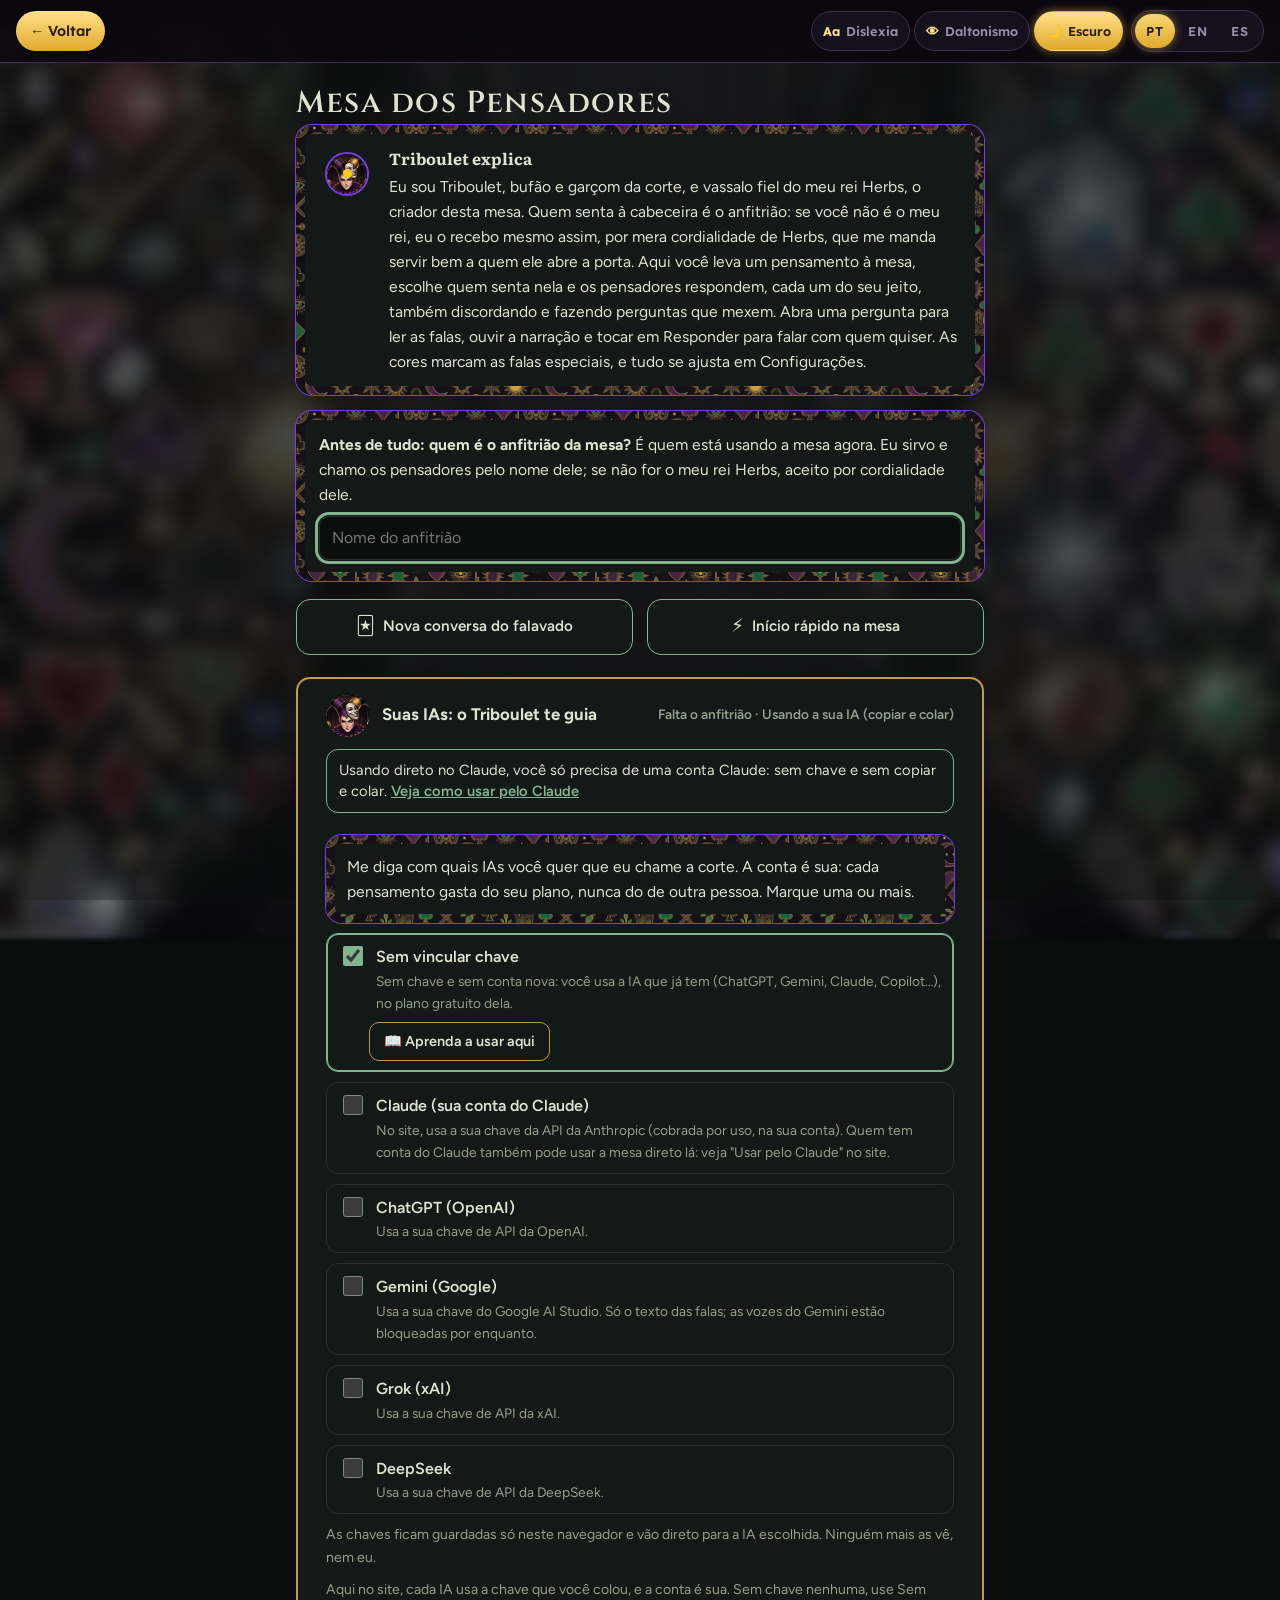
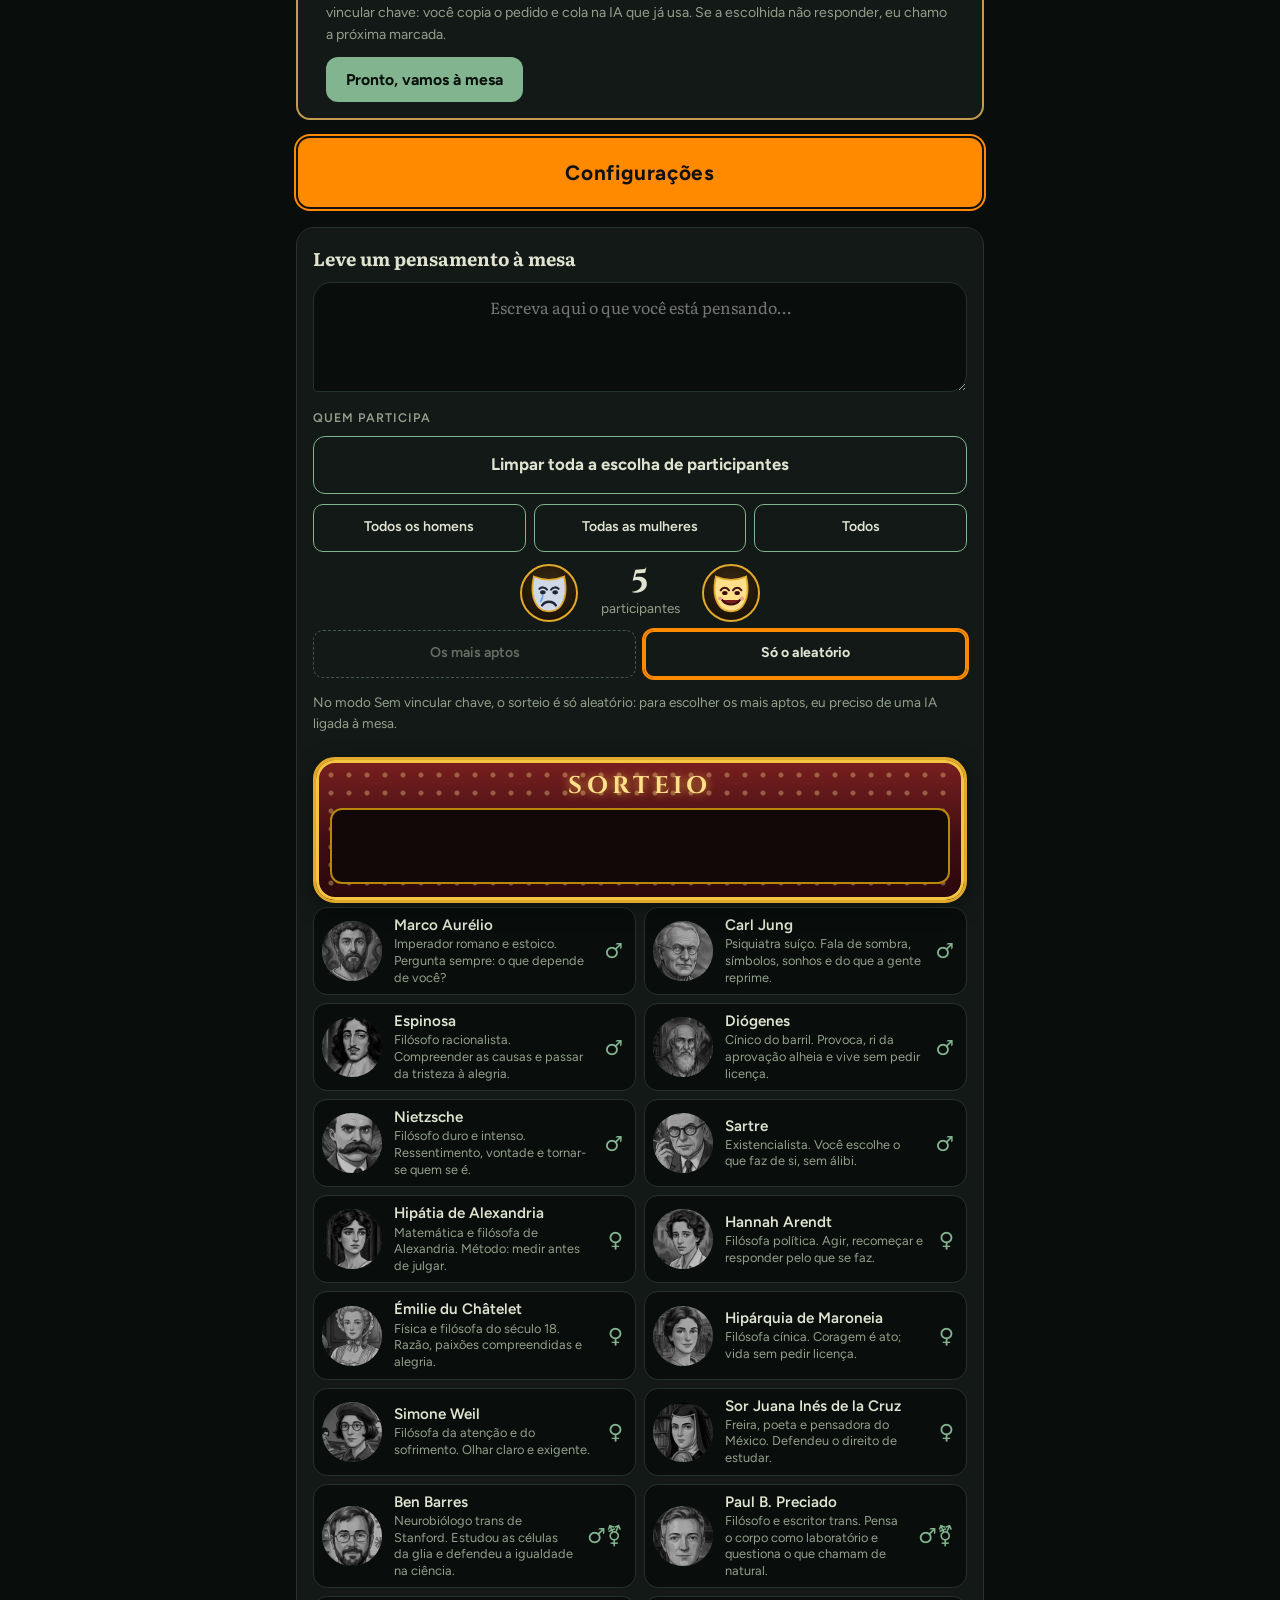
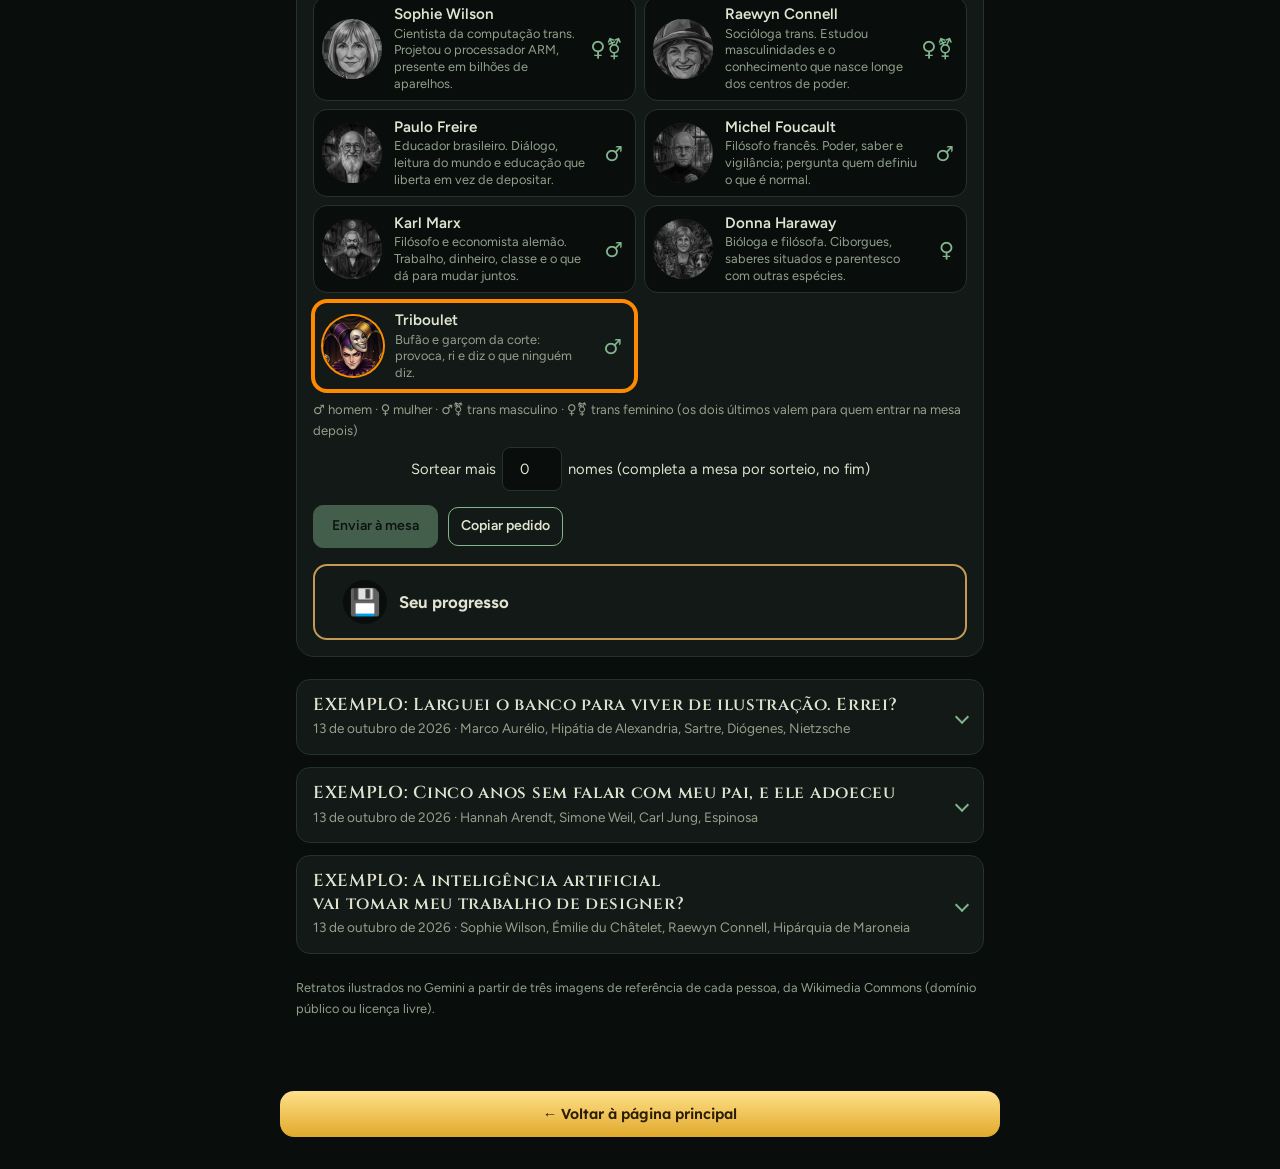
==== commit d8c779a0: "Limites do Sem vincular chave com aviso do Triboulet; resumo enxuto no Claude" ====
--- a/mesa/index.html
+++ b/mesa/index.html
@@ -310,6 +310,18 @@
 .selb[aria-pressed="true"]{border:2px solid #ff8a00;box-shadow:0 0 0 2px #ff8a00;font-weight:700}
 .limpar-grande:active,.selb:active{transform:scale(.99)}
 .selb:disabled{opacity:.42;cursor:not-allowed;box-shadow:none;border-style:dashed}
+/* aparição do Triboulet: explica os limites do Sem vincular chave */
+.tri-aviso{position:fixed;inset:0;z-index:85;background:rgba(5,8,10,.78);display:flex;align-items:center;justify-content:center;padding:20px}
+.tri-aviso[hidden]{display:none}
+.tri-aviso-box{max-width:420px;width:100%;text-align:center;animation:triPula .5s cubic-bezier(.2,1.6,.4,1)}
+.tri-aviso-box img{width:132px;height:132px;object-fit:cover;object-position:top;border-radius:50%;border:4px solid #f5c542;box-shadow:0 0 22px 4px rgba(245,197,66,.45);animation:triBalanca 2.4s ease-in-out .5s infinite}
+.tri-aviso-txt{position:relative;margin:16px 0 14px;padding:16px 18px;border-radius:18px;background:var(--surface);color:var(--ink);border:2px solid #f5c542;font-size:1rem;line-height:1.5;text-align:left}
+.tri-aviso-txt::before{content:"";position:absolute;top:-11px;left:50%;margin-left:-10px;border:10px solid transparent;border-top:0;border-bottom-color:#f5c542}
+.tri-aviso-box button{font:inherit;font-weight:700;min-height:44px;padding:8px 22px;border:0;border-radius:999px;color:#2a1d00;background:linear-gradient(#ffe08a,#e0a92b);cursor:pointer}
+@keyframes triPula{0%{transform:scale(.3) translateY(60px);opacity:0}100%{transform:none;opacity:1}}
+@keyframes triBalanca{0%,100%{transform:rotate(-4deg)}50%{transform:rotate(4deg)}}
+@media (prefers-reduced-motion:reduce){.tri-aviso-box,.tri-aviso-box img{animation:none}}
+.papel.travado{opacity:.45}
 .aptos-nota{margin:-4px 0 10px;font-size:.85rem;color:var(--muted)}
 #pens{text-align:center}
 .centro{display:flex;justify-content:center;align-items:center;margin:6px 0 10px}
@@ -516,8 +528,11 @@
 <p class="passo" id="ia-aviso">Esta página mora dentro do Claude, e daqui o Claude sempre responde. As outras IAs podem ser barradas por essa proteção; se isso acontecer, eu chamo a próxima marcada (deixe o Claude marcado como reserva).</p>
 <button type="button" class="pronto" id="ia-pronto">Pronto, vamos à mesa</button>
 </div></details>
+<div class="tri-aviso" id="tri-aviso" hidden role="dialog" aria-modal="true" aria-labelledby="tri-aviso-txt"><div class="tri-aviso-box"><img src="img/lc/triboulet.jpg" alt="Triboulet"><p class="tri-aviso-txt" id="tri-aviso-txt"></p><button type="button" id="tri-aviso-ok">Entendi</button></div></div>
 <details class="config"><summary>Configurações</summary><div class="cfgbody">
 <input type="checkbox" id="cfg-disl" hidden>
+<fieldset id="cfg-enxuto-box"><legend>Gasto de tokens</legend>
+<label><input type="checkbox" id="cfg-enxuto"> Resumo enxuto: a cada rodada nova, eu guardo um resumo bem curto do que foi dito, e as próximas rodadas leem só esses resumos em vez de reler tudo. Gasta muito menos tokens.</label></fieldset>
 <fieldset><legend>Voz das falas (sempre com áudio)</legend>
 <label><input type="radio" name="cfg-voz" value="aparelho"> Voz do aparelho (grátis, padrão): toca na hora no celular</label>
 <label><input type="radio" name="cfg-voz" value="danielmaria"> Narrador Daniel e Maria (gratuito, funciona apenas nos navegadores do Windows: Edge, Chrome, Firefox e Opera)</label>
@@ -666,7 +681,7 @@
 'pergunta para doer':'question that hurts',
 'indagação filosófica':'philosophical inquiry',
 'ponto de vista de fora':'outside point of view',
-'resposta bônus':'bonus answer','No modo Sem vincular chave, o sorteio é só aleatório: para escolher os mais aptos, eu preciso de uma IA ligada à mesa.':'In Without linking a key mode, the draw is random only: to choose the fittest, I need an AI linked to the table.','Usando direto no Claude, você só precisa de uma conta Claude: sem chave e sem copiar e colar.':'Using it directly in Claude, you only need a Claude account: no key and no copy and paste.','Veja como usar pelo Claude':'See how to use it in Claude','Aqui no site, cada IA usa a chave que você colou, e a conta é sua. Sem chave nenhuma, use Sem vincular chave: você copia o pedido e cola na IA que já usa. Se a escolhida não responder, eu chamo a próxima marcada.':'Here on the site, each AI uses the key you pasted, and the account is yours. With no key at all, use Without linking a key: you copy the request and paste it into the AI you already use. If the chosen one does not answer, I call the next one ticked.',"Bob! O amado gato do meu rei Herbs chegou à mesa. Todos de pé; eu já estou coçando as orelhinhas dele.":"Bob! My king Herbs's beloved cat has come to the table. Everyone on your feet; I'm already scratching his little ears.","Conheço essa voz… Toque em Pronto, vamos à mesa.":"I know that voice… Tap Ready, let's go to the table.","Majestade! A mesa é sua, Herbs.":"Majesty! The table is yours, Herbs.","Voltamos ao sorteio: escolha como sortear e puxe a alavanca.":"Back to the draw: choose how to draw and pull the lever.","Mesa cheia: todos os pensadores estão à mesa.":"Full table: every thinker is at the table.","Baixe o manual da mesa e anexe numa conversa nova da IA que você quer usar, junto com a frase do botão":"Download the table manual and attach it to a new chat with the AI you want to use, along with the sentence from the button",", e envie. Ele ensina a IA como a mesa funciona. Isso é feito uma vez só: nas próximas rodadas, use a mesma conversa e pule este passo.":", and send it. It teaches the AI how the table works. You only do this once: in the next rounds, use the same chat and skip this step.","Na janela que abre, baixe o manual da mesa e mande numa conversa nova da sua IA, com a frase do botão":"In the window that opens, download the table manual and send it in a new chat with your AI, with the sentence from the button",". Isso é feito uma vez só.":". You only do this once.","Sem chave e sem conta nova: você usa a IA que já tem (ChatGPT, Gemini, Claude, Copilot…), no plano gratuito dela.":"No key and no new account: you use the AI you already have (ChatGPT, Gemini, Claude, Copilot…), on its free plan.","Copiar a frase":"Copy the sentence","📘 Baixar o manual (.txt)":"📘 Download the manual (.txt)","Na janela que abre, baixe o seu pensamento (.txt) ou copie o texto, e mande na mesma conversa da IA.":"In the window that opens, download your thought (.txt) or copy the text, and send it in the same AI chat.","A IA devolve a resposta num bloco com botão de copiar, ou num arquivo. Copie ou baixe.":"The AI gives the answer back in a block with a copy button, or in a file. Copy it or download it.","Volte aqui, cole a resposta ou carregue o arquivo e toque em":"Come back here, paste the answer or load the file and tap","📘 Baixar o manual":"📘 Download the manual","Mande o seu pensamento à IA: baixe o arquivo e anexe, ou copie o texto e cole.":"Send your thought to the AI: download the file and attach it, or copy the text and paste it.","📄 Baixar o pensamento (.txt)":"📄 Download the thought (.txt)","📋 Copiar o pensamento":"📋 Copy the thought","O seu pensamento para a IA":"Your thought for the AI","Quando a IA terminar, copie a resposta (no botão de copiar) e cole aqui, ou carregue o arquivo que ela mandar.":"When the AI finishes, copy the answer (with the copy button) and paste it here, or load the file it sends.","Tudo bem, não baixei. Você pode usar Copiar o pensamento.":"All right, I did not download it. You can use Copy the thought.","Arquivo baixado (falavado-pensamento.txt). Anexe na conversa da sua IA e envie. Se o arquivo não aparecer, use Copiar o pensamento.":"File downloaded (falavado-pensamento.txt). Attach it in your AI chat and send it. If the file does not show up, use Copy the thought.","Aqui não consigo baixar o arquivo. Use Copiar o pensamento.":"I can't download the file here. Use Copy the thought.","Pensamento copiado.":"Thought copied.","Pensamento copiado. Agora cole na conversa da sua IA e envie.":"Thought copied. Now paste it into your AI chat and send it.","Selecionei o texto: copie com Ctrl+C (ou segure e toque em Copiar).":"I selected the text: copy it with Ctrl+C (or press and hold, then Copy).","Manual baixado (falavado-manual-da-mesa.txt). Anexe numa conversa nova da sua IA, cole a frase e envie.":"Manual downloaded (falavado-manual-da-mesa.txt). Attach it to a new chat with your AI, paste the sentence and send it.","Narrador Daniel e Maria (gratuito, funciona apenas nos navegadores do Windows: Edge, Chrome, Firefox e Opera)":"Daniel and Maria narrator (free, only works in Windows browsers: Edge, Chrome, Firefox and Opera)","📋 Copiar a frase":"📋 Copy the sentence","Frase copiada!":"Sentence copied!","📂 Carregar a resposta (arquivo)":"📂 Load the answer (file)","Não consegui ler esse arquivo. Copie a resposta e cole aqui.":"I could not read that file. Copy the answer and paste it here.","Este é o manual da Mesa dos Pensadores. Siga-o em todos os pedidos que eu mandar nesta conversa. Por enquanto, responda só: Pronto.":"This is the Thinkers' Table manual. Follow it in every request I send in this chat. For now, answer only: Ready.","Ainda carregando as fichas. Toque de novo em um instante.":"Still loading the profiles. Tap again in a moment.","Tudo bem, não baixei.":"All right, I did not download it.","Aqui não consigo baixar o arquivo.":"I can't download the file here.","Sem vincular chave":"Without linking a key","📖 Aprenda a usar aqui":"📖 Learn how to use it here","Marque":"Check","e toque em Pronto.":"and tap Ready.","Escreva o seu pensamento, escolha quem senta à mesa e toque em":"Write your thought, choose who sits at the table and tap","Cole aqui a resposta da sua IA":"Paste your AI's answer here","e toque em":"and tap","A rodada aparece logo abaixo, com as fotos e as falas. Toque no play para ouvir com a voz do aparelho.":"The round appears right below, with the pictures and the speeches. Tap play to hear it with the device voice.","▶ Pôr na mesa":"▶ Put it on the table","▶ Pôr a resposta na mesa":"▶ Put the answer on the table","Cancelar":"Cancel","Pedido copiado.":"Request copied.","Cole aqui a resposta da sua IA primeiro.":"Paste your AI's answer here first.","Não achei a resposta no formato da mesa. Copie a resposta inteira da IA, do primeiro [ ao último ], e cole de novo.":"I could not find the answer in the table's format. Copy the AI's whole answer, from the first [ to the last ], and paste it again.","falas a mais do Triboulet: ele pede desculpas por se intrometer, diz com clareza o que acha do pensamento e anota o pedido de alguém da mesa":"extra lines from Triboulet: he apologizes for butting in, says clearly what he thinks of the thought and takes someone's order at the table","O Triboulet voltou à mesa. Ele é o coringa: não conta no número de participantes.":"Triboulet is back at the table. He is the joker: he does not count toward the number of participants.","Você tirou o Triboulet da mesa por vontade própria. Os pensadores vão se recusar a responder e dizer por quê. Toque nele de novo para trazê-lo de volta.":"You removed Triboulet from the table of your own free will. The thinkers will refuse to answer and say why. Tap him again to bring him back.","Escolha de participantes limpa. O Triboulet fica: ele é o coringa da mesa.":"Participant choice cleared. Triboulet stays: he is the joker of the table.",
+'resposta bônus':'bonus answer',"Poxa vida, limitamos a quantidade de membros da mesa usando o método sem chave para que as respostas não sejam alteradas devido ao número de caracteres. Usando como skill dentro do Claude, você terá acesso total a quantos quiser, inclusive rodadas com todos.":"Oh dear, we limited the number of table members when using the keyless method, so the answers are not altered by the number of characters. Using it as a skill inside Claude, you get full access to as many as you like, including rounds with everyone.","Poxa vida, limitamos a 3 os tipos de resposta especial usando o método sem chave, para que as respostas não sejam alteradas devido ao número de caracteres. Usando como skill dentro do Claude, você pode marcar todos os tipos que quiser.":"Oh dear, we limited the special answer types to 3 when using the keyless method, so the answers are not altered by the number of characters. Using it as a skill inside Claude, you can tick every type you like.","Resumo enxuto: a cada rodada nova, eu guardo um resumo bem curto do que foi dito, e as próximas rodadas leem só esses resumos em vez de reler tudo. Gasta muito menos tokens.":"Lean summary: with each new round, I keep a very short summary of what was said, and the next rounds read only those summaries instead of rereading everything. It uses far fewer tokens.","Gasto de tokens":"Token use","Entendi":"Got it",'No modo Sem vincular chave, o sorteio é só aleatório: para escolher os mais aptos, eu preciso de uma IA ligada à mesa.':'In Without linking a key mode, the draw is random only: to choose the fittest, I need an AI linked to the table.','Usando direto no Claude, você só precisa de uma conta Claude: sem chave e sem copiar e colar.':'Using it directly in Claude, you only need a Claude account: no key and no copy and paste.','Veja como usar pelo Claude':'See how to use it in Claude','Aqui no site, cada IA usa a chave que você colou, e a conta é sua. Sem chave nenhuma, use Sem vincular chave: você copia o pedido e cola na IA que já usa. Se a escolhida não responder, eu chamo a próxima marcada.':'Here on the site, each AI uses the key you pasted, and the account is yours. With no key at all, use Without linking a key: you copy the request and paste it into the AI you already use. If the chosen one does not answer, I call the next one ticked.',"Bob! O amado gato do meu rei Herbs chegou à mesa. Todos de pé; eu já estou coçando as orelhinhas dele.":"Bob! My king Herbs's beloved cat has come to the table. Everyone on your feet; I'm already scratching his little ears.","Conheço essa voz… Toque em Pronto, vamos à mesa.":"I know that voice… Tap Ready, let's go to the table.","Majestade! A mesa é sua, Herbs.":"Majesty! The table is yours, Herbs.","Voltamos ao sorteio: escolha como sortear e puxe a alavanca.":"Back to the draw: choose how to draw and pull the lever.","Mesa cheia: todos os pensadores estão à mesa.":"Full table: every thinker is at the table.","Baixe o manual da mesa e anexe numa conversa nova da IA que você quer usar, junto com a frase do botão":"Download the table manual and attach it to a new chat with the AI you want to use, along with the sentence from the button",", e envie. Ele ensina a IA como a mesa funciona. Isso é feito uma vez só: nas próximas rodadas, use a mesma conversa e pule este passo.":", and send it. It teaches the AI how the table works. You only do this once: in the next rounds, use the same chat and skip this step.","Na janela que abre, baixe o manual da mesa e mande numa conversa nova da sua IA, com a frase do botão":"In the window that opens, download the table manual and send it in a new chat with your AI, with the sentence from the button",". Isso é feito uma vez só.":". You only do this once.","Sem chave e sem conta nova: você usa a IA que já tem (ChatGPT, Gemini, Claude, Copilot…), no plano gratuito dela.":"No key and no new account: you use the AI you already have (ChatGPT, Gemini, Claude, Copilot…), on its free plan.","Copiar a frase":"Copy the sentence","📘 Baixar o manual (.txt)":"📘 Download the manual (.txt)","Na janela que abre, baixe o seu pensamento (.txt) ou copie o texto, e mande na mesma conversa da IA.":"In the window that opens, download your thought (.txt) or copy the text, and send it in the same AI chat.","A IA devolve a resposta num bloco com botão de copiar, ou num arquivo. Copie ou baixe.":"The AI gives the answer back in a block with a copy button, or in a file. Copy it or download it.","Volte aqui, cole a resposta ou carregue o arquivo e toque em":"Come back here, paste the answer or load the file and tap","📘 Baixar o manual":"📘 Download the manual","Mande o seu pensamento à IA: baixe o arquivo e anexe, ou copie o texto e cole.":"Send your thought to the AI: download the file and attach it, or copy the text and paste it.","📄 Baixar o pensamento (.txt)":"📄 Download the thought (.txt)","📋 Copiar o pensamento":"📋 Copy the thought","O seu pensamento para a IA":"Your thought for the AI","Quando a IA terminar, copie a resposta (no botão de copiar) e cole aqui, ou carregue o arquivo que ela mandar.":"When the AI finishes, copy the answer (with the copy button) and paste it here, or load the file it sends.","Tudo bem, não baixei. Você pode usar Copiar o pensamento.":"All right, I did not download it. You can use Copy the thought.","Arquivo baixado (falavado-pensamento.txt). Anexe na conversa da sua IA e envie. Se o arquivo não aparecer, use Copiar o pensamento.":"File downloaded (falavado-pensamento.txt). Attach it in your AI chat and send it. If the file does not show up, use Copy the thought.","Aqui não consigo baixar o arquivo. Use Copiar o pensamento.":"I can't download the file here. Use Copy the thought.","Pensamento copiado.":"Thought copied.","Pensamento copiado. Agora cole na conversa da sua IA e envie.":"Thought copied. Now paste it into your AI chat and send it.","Selecionei o texto: copie com Ctrl+C (ou segure e toque em Copiar).":"I selected the text: copy it with Ctrl+C (or press and hold, then Copy).","Manual baixado (falavado-manual-da-mesa.txt). Anexe numa conversa nova da sua IA, cole a frase e envie.":"Manual downloaded (falavado-manual-da-mesa.txt). Attach it to a new chat with your AI, paste the sentence and send it.","Narrador Daniel e Maria (gratuito, funciona apenas nos navegadores do Windows: Edge, Chrome, Firefox e Opera)":"Daniel and Maria narrator (free, only works in Windows browsers: Edge, Chrome, Firefox and Opera)","📋 Copiar a frase":"📋 Copy the sentence","Frase copiada!":"Sentence copied!","📂 Carregar a resposta (arquivo)":"📂 Load the answer (file)","Não consegui ler esse arquivo. Copie a resposta e cole aqui.":"I could not read that file. Copy the answer and paste it here.","Este é o manual da Mesa dos Pensadores. Siga-o em todos os pedidos que eu mandar nesta conversa. Por enquanto, responda só: Pronto.":"This is the Thinkers' Table manual. Follow it in every request I send in this chat. For now, answer only: Ready.","Ainda carregando as fichas. Toque de novo em um instante.":"Still loading the profiles. Tap again in a moment.","Tudo bem, não baixei.":"All right, I did not download it.","Aqui não consigo baixar o arquivo.":"I can't download the file here.","Sem vincular chave":"Without linking a key","📖 Aprenda a usar aqui":"📖 Learn how to use it here","Marque":"Check","e toque em Pronto.":"and tap Ready.","Escreva o seu pensamento, escolha quem senta à mesa e toque em":"Write your thought, choose who sits at the table and tap","Cole aqui a resposta da sua IA":"Paste your AI's answer here","e toque em":"and tap","A rodada aparece logo abaixo, com as fotos e as falas. Toque no play para ouvir com a voz do aparelho.":"The round appears right below, with the pictures and the speeches. Tap play to hear it with the device voice.","▶ Pôr na mesa":"▶ Put it on the table","▶ Pôr a resposta na mesa":"▶ Put the answer on the table","Cancelar":"Cancel","Pedido copiado.":"Request copied.","Cole aqui a resposta da sua IA primeiro.":"Paste your AI's answer here first.","Não achei a resposta no formato da mesa. Copie a resposta inteira da IA, do primeiro [ ao último ], e cole de novo.":"I could not find the answer in the table's format. Copy the AI's whole answer, from the first [ to the last ], and paste it again.","falas a mais do Triboulet: ele pede desculpas por se intrometer, diz com clareza o que acha do pensamento e anota o pedido de alguém da mesa":"extra lines from Triboulet: he apologizes for butting in, says clearly what he thinks of the thought and takes someone's order at the table","O Triboulet voltou à mesa. Ele é o coringa: não conta no número de participantes.":"Triboulet is back at the table. He is the joker: he does not count toward the number of participants.","Você tirou o Triboulet da mesa por vontade própria. Os pensadores vão se recusar a responder e dizer por quê. Toque nele de novo para trazê-lo de volta.":"You removed Triboulet from the table of your own free will. The thinkers will refuse to answer and say why. Tap him again to bring him back.","Escolha de participantes limpa. O Triboulet fica: ele é o coringa da mesa.":"Participant choice cleared. Triboulet stays: he is the joker of the table.",
 'Leve um pensamento à mesa':'Bring a thought to the table',
 'Seu pensamento':'Your thought',
 'Quem participa':'Who takes part',
@@ -926,7 +941,10 @@
   try{ var pp=localStorage.getItem('cfg_papeis'); if(pp!==null) CFG.papeis=pp?pp.split(','):[]; var au=localStorage.getItem('cfg_audio'); if(au!==null) CFG.audio=au; }catch(e){}
   var aplicarBase=aplicarCfg;
   aplicarCfg=function(){ aplicarBase(); document.querySelectorAll('input[name="cfg-papel"]').forEach(function(i){ i.checked=CFG.papeis.indexOf(i.value)>=0; }); document.getElementById('com-audio').checked=true; };
-  document.querySelectorAll('input[name="cfg-papel"]').forEach(function(i){ i.addEventListener('change',function(){ CFG.papeis=[].slice.call(document.querySelectorAll('input[name="cfg-papel"]')).filter(function(x){ return x.checked; }).map(function(x){ return x.value; }); try{ localStorage.setItem('cfg_papeis',CFG.papeis.join(',')); }catch(e){} guardarCfgDono(); }); });
+  document.querySelectorAll('input[name="cfg-papel"]').forEach(function(i){ i.addEventListener('change',function(){ if(MAN&&i.checked&&document.querySelectorAll('input[name="cfg-papel"]:checked').length>LIMP){ i.checked=false; triAviso(AV_PAPEIS); return; } CFG.papeis=[].slice.call(document.querySelectorAll('input[name="cfg-papel"]')).filter(function(x){ return x.checked; }).map(function(x){ return x.value; }); try{ localStorage.setItem('cfg_papeis',CFG.papeis.join(',')); }catch(e){} guardarCfgDono(); travarPapeis(); }); });
+  /* resumo enxuto: as rodadas novas trazem um resumo curto, e o histórico das próximas lê só os resumos */
+  try{ CFG.enxuto=localStorage.getItem('cfg_enxuto')==='1'; }catch(e){ CFG.enxuto=false; }
+  (function(){ var cx=document.getElementById('cfg-enxuto'); cx.checked=CFG.enxuto; cx.addEventListener('change',function(){ CFG.enxuto=cx.checked; try{ localStorage.setItem('cfg_enxuto',cx.checked?'1':'0'); }catch(e){} }); })();
   
   aplicarCfg();
 
@@ -1210,6 +1228,14 @@
     var todas=VIVAS.concat((DONO||CONV)?ESTATICAS.filter(function(e){ return !vids[e.id]; }):[]).filter(function(r){ return r.id!==exceto; });
     todas.sort(function(a,b){ return String(b.criado||b.data||'').localeCompare(String(a.criado||a.data||'')); });
     var out=[], total=0;
+    if(CFG.enxuto){
+      /* resumo enxuto: cada rodada anterior entra só pelo resumo curto (ou, sem resumo, pelo começo do pensamento), e as respostas da pessoa em uma linha */
+      for(var j=0;j<todas.length&&j<12;j++){ var q=todas[j], cur=function(s,n){ s=String(s||'').replace(/\s+/g,' '); return s.length>n?s.slice(0,n-1)+'…':s; };
+        var lin=[q.resumo?'Rodada: '+cur(q.resumo,600):'Pensamento: "'+cur(q.pergunta||q.titulo,240)+'" (com '+cur(q.participantes,160)+')'];
+        RESPOSTAS.filter(function(x){ return x.rodada===q.id; }).forEach(function(x){ lin.push('  '+ANF()+' respondeu: "'+cur(x.pergunta,160)+'"'); });
+        out.push(lin.join('\n')); }
+      return out.join('\n');
+    }
     for(var i=0;i<todas.length&&i<8;i++){
       var r=todas[i], t=['Pensamento: "'+(r.pergunta||r.titulo||'')+'"'];
       (r.falas||[]).forEach(function(f,k){ var tx=String(f.texto||''); if(tx.length>420) tx=tx.slice(0,417)+'…'; t.push('  '+f.quem+': '+tx);
@@ -1290,7 +1316,7 @@
     var estrutura=n===1?'Com um só participante, escreva 4 falas dele em sequência, cada uma avançando a ideia.':(n===2?'Com dois participantes, 2 falas de cada e uma a mais para um dos dois, sorteada.':'Depois das primeiras falas, mais 2 falas extras de participantes sorteados, com inclinação para quem mais discordaria do que '+ANF()+' disse; as falas extras comentam as de outros.');
     var hist=historico(null), fichas=sel.map(function(p){ return fichaTexto(p.id,p.nome); }).concat([fichaTexto('triboulet','Triboulet')]).filter(Boolean).join('\n\n');
     var palpite=(CFG.papeis||[]).indexOf('tri')>=0?' Fala a mais de Triboulet: além de abrir e encerrar, Triboulet tem uma fala a mais no meio da rodada (depois de pelo menos duas falas dos participantes e antes do encerramento), com o papel "bufão da corte, palpite", em 3 a 5 frases. Nela ele pede desculpas por se intrometer; diz com clareza o que acha do pensamento de '+ANF()+', com uma posição firme e sem rodeios, sem ficar só na piada; e, como garçom, anota em voz alta o pedido de um dos participantes escolhido ao acaso: uma bebida ou comida que combine com o que se sabe da vida, da terra e da época desse pensador (por exemplo duas cervejas, uma taça de vinho, pão com azeitonas), sem inventar fatos sobre ele. Essa fala não entra no total de falas dos participantes.':'';
-    return 'Você escreve uma mesa redonda de pensadores para '+ANF()+'.\n\nSobre '+ANF()+':\n'+CTXF(CTX)+'\n\n'+REGRAS+(fichas?'\n\nOrdem de leitura: '+ORDEMF()+'\n\n1) Fichas de quem está à mesa (a base de cada fala: ideias reais, jeito de falar e obras de cada um):\n\n'+fichas:'')+(hist?'\n\n2) Rodadas anteriores de '+ANF()+' nesta mesa (do mais recente ao mais antigo):\n'+hist+'\n\nMemória da mesa: os pensadores lembram dessas conversas. Quando houver ligação com o pensamento novo, retomem o que '+ANF()+' já trouxe, o que cada um já respondeu e o que '+ANF()+' disse nas respostas, e construam a resposta nova sobre isso: aprofundem, mostrem a evolução ou a mudança de posição, sem repetir o que já foi dito. Se um pensamento anterior não tiver nada a ver com o novo, usem dele no máximo as informações sobre '+ANF()+' (quem é, onde vive, o que faz) e foquem só no pensamento novo, abaixo.':'')+'\n\nParticipantes (use exatamente estes nomes no campo quem):\n'+lista+'\n\n3) O pensamento que '+ANF()+' leva à mesa agora, completo e exatamente como foi escrito:\n"'+pens+'"\n\nFidelidade ao pensamento: leia o texto inteiro com atenção e leve em conta cada detalhe que '+ANF()+' escreveu (lugar, país, rede ou instituição, público, idade, época, nomes, condições, sentimentos e cada pergunta feita). Nada pode ser omitido, generalizado ou trocado por algo parecido. A abertura de Triboulet retoma o pensamento por inteiro, com todos os seus termos. Cada participante responde ao que foi escrito, e não a uma versão resumida: retoma pelo menos um detalhe concreto do pensamento e desenvolve o raciocínio com as próprias ideias reais (um conceito dele, por que ele se aplica a esse caso específico, um exemplo ou consequência concreta e uma posição clara). Se houver várias partes ou perguntas, a mesa como um todo responde a todas.\n\nComo cada um responde: antes de falar, cada participante leu as falas dos que falaram antes dele nesta rodada (inclusive a abertura de Triboulet), o pensamento de '+ANF()+' e as rodadas anteriores; ele conversa com essas falas (concorda, rebate ou aprofunda, citando quem falou) em vez de repetir. A fala nasce da ficha dele: usa a ficha D&D (habilidades, golpe especial, aliados e rivais, e os atributos mais altos como pontos fortes), os trabalhos e cargos que exerceu e as obras e publicações dele, sem inventar nada fora disso.\n\nEstrutura: primeiro uma fala de Triboulet (o bufão e garçom leal, brincalhão, rima de vez em quando) abrindo; depois as falas dos participantes. Todo participante tem direito a uma primeira fala completa. '+estrutura+' Por fim, Triboulet encerra com uma única pergunta aberta e curta.'+palpite+' Total de falas dos participantes: '+total+'. '+papeis+'\n\nResponda somente com um array JSON, sem texto fora dele. Cada item: {"quem":"nome exato","papel":"rótulo curto","texto":"a fala"}. Triboulet usa os papéis "bufão da corte, abertura" e "bufão da corte, encerramento".';
+    return 'Você escreve uma mesa redonda de pensadores para '+ANF()+'.\n\nSobre '+ANF()+':\n'+CTXF(CTX)+'\n\n'+REGRAS+(fichas?'\n\nOrdem de leitura: '+ORDEMF()+'\n\n1) Fichas de quem está à mesa (a base de cada fala: ideias reais, jeito de falar e obras de cada um):\n\n'+fichas:'')+(hist?'\n\n2) Rodadas anteriores de '+ANF()+' nesta mesa (do mais recente ao mais antigo):\n'+hist+'\n\nMemória da mesa: os pensadores lembram dessas conversas. Quando houver ligação com o pensamento novo, retomem o que '+ANF()+' já trouxe, o que cada um já respondeu e o que '+ANF()+' disse nas respostas, e construam a resposta nova sobre isso: aprofundem, mostrem a evolução ou a mudança de posição, sem repetir o que já foi dito. Se um pensamento anterior não tiver nada a ver com o novo, usem dele no máximo as informações sobre '+ANF()+' (quem é, onde vive, o que faz) e foquem só no pensamento novo, abaixo.':'')+'\n\nParticipantes (use exatamente estes nomes no campo quem):\n'+lista+'\n\n3) O pensamento que '+ANF()+' leva à mesa agora, completo e exatamente como foi escrito:\n"'+pens+'"\n\nFidelidade ao pensamento: leia o texto inteiro com atenção e leve em conta cada detalhe que '+ANF()+' escreveu (lugar, país, rede ou instituição, público, idade, época, nomes, condições, sentimentos e cada pergunta feita). Nada pode ser omitido, generalizado ou trocado por algo parecido. A abertura de Triboulet retoma o pensamento por inteiro, com todos os seus termos. Cada participante responde ao que foi escrito, e não a uma versão resumida: retoma pelo menos um detalhe concreto do pensamento e desenvolve o raciocínio com as próprias ideias reais (um conceito dele, por que ele se aplica a esse caso específico, um exemplo ou consequência concreta e uma posição clara). Se houver várias partes ou perguntas, a mesa como um todo responde a todas.\n\nComo cada um responde: antes de falar, cada participante leu as falas dos que falaram antes dele nesta rodada (inclusive a abertura de Triboulet), o pensamento de '+ANF()+' e as rodadas anteriores; ele conversa com essas falas (concorda, rebate ou aprofunda, citando quem falou) em vez de repetir. A fala nasce da ficha dele: usa a ficha D&D (habilidades, golpe especial, aliados e rivais, e os atributos mais altos como pontos fortes), os trabalhos e cargos que exerceu e as obras e publicações dele, sem inventar nada fora disso.\n\nEstrutura: primeiro uma fala de Triboulet (o bufão e garçom leal, brincalhão, rima de vez em quando) abrindo; depois as falas dos participantes. Todo participante tem direito a uma primeira fala completa. '+estrutura+' Por fim, Triboulet encerra com uma única pergunta aberta e curta.'+palpite+' Total de falas dos participantes: '+total+'. '+papeis+'\n\nResponda somente com um array JSON, sem texto fora dele. Cada item: {"quem":"nome exato","papel":"rótulo curto","texto":"a fala"}. Triboulet usa os papéis "bufão da corte, abertura" e "bufão da corte, encerramento".'+(CFG.enxuto?' Resumo enxuto: depois do encerramento de Triboulet, acrescente um último item {"quem":"RESUMO","papel":"resumo","texto":"…"} com um resumo bem enxuto da rodada, em no máximo 3 frases curtas: o pensamento de '+ANF()+' e a posição central de cada participante. Esse item é só para a memória da mesa e não conta como fala.':'');
   }
   /* Triboulet tirado da mesa por vontade própria: cada pensador se recusa a responder e diz por quê */
   function promptRecusa(pens,sel){
@@ -1299,6 +1325,8 @@
     return 'Você escreve uma cena da mesa redonda de pensadores de '+ANF()+'.\n\nSobre '+ANF()+':\n'+CTXF(CTX)+'\n\nRegras fixas: português do Brasil; cada fala num parágrafo corrido, sem listas, de 3 a 5 frases; cada pensador fala segundo suas ideias reais e o seu jeito, sem dizer que é uma simulação ou uma IA; sem crueldade, com humor e firmeza.'+(fichas?'\n\nFichas de quem está à mesa (ideias reais, jeito de falar e obras de cada um):\n\n'+fichas:'')+'\n\nParticipantes (use exatamente estes nomes no campo quem):\n'+lista+'\n\nO que aconteceu: '+ANF()+' tirou o Triboulet da mesa por vontade própria, tocando nele para removê-lo. Triboulet é o bufão e garçom amado da corte, o coringa que serve a mesa e faz a ponte entre todos. Por isso os pensadores se recusam a responder o pensamento que '+ANF()+' trouxe: "'+pens+'"\n\nEscreva uma fala de cada participante, nesta ordem. Cada um diz, na própria voz e a partir das próprias ideias (um conceito dele aplicado a esse gesto), que não vai responder e dá os seus motivos para não aceitar a remoção do amado Triboulet; pode citar o tema do pensamento só para dizer que ele fica esperando, sem responder a ele. Quem fala depois pode concordar ou completar o que os outros disseram. A última fala convida '+ANF()+' a trazer o Triboulet de volta, tocando nele na lista de participantes, para a conversa começar.\n\nResponda somente com um array JSON, sem texto fora dele. Cada item: {"quem":"nome exato","papel":"recusa","texto":"a fala"}.';
   }
   function gerarRodada(){
+    if(MAN&&qtdMesa()>LIMC){ triAviso(AV_MEMBROS); return; }
+    if(MAN&&(CFG.papeis||[]).length>LIMP){ limitarMan(); }
     var pens=$pens.value.trim(), tri=!!escolhidos.triboulet, ids=elenco.filter(function(p){ return escolhidos[p.id]&&!p.tri; });
     var resto=pensadores().filter(function(p){ return !escolhidos[p.id]; }), nsort=parseInt($sort.value,10)||0;
     var sel=ids.concat(sortear(resto,nsort));
@@ -1311,10 +1339,11 @@
     var mapa={}; elenco.forEach(function(p){ mapa[p.nome]=p; });
     IA.json(montarPrompt(pens,sel,tri)+I18N.instrucao(),{signal:ctl.signal,cache:false,modelTier:'complex',aviso:function(t){ $msg.textContent=t; },onText:function(u){ var n=(u.text.match(/"quem"/g)||[]).length; setEspera('Triboulet está chamando a corte… '+n+' falas escritas.',parar); }}).then(function(arr){
       if(!Array.isArray(arr)||!arr.length) throw {code:'invalid_json'};
+      var resumo=''; arr=arr.filter(function(x){ var ehR=x&&(String(x.quem||'').toUpperCase()==='RESUMO'||/^(resumo|summary|resumen)$/i.test(String(x.papel||''))); if(ehR&&x.texto) resumo=String(x.texto); return !ehR; });
       var falas=arr.filter(function(x){ return x&&x.texto&&x.quem; }).map(function(x){ var p=mapa[x.quem]; return {quem:String(x.quem),papel:String(x.papel||''),img:p?p.img:'',texto:String(x.texto)}; });
       if(!falas.length) throw {code:'invalid_json'};
       var id=idPrev, agora=new Date();
-      var r={id:id,vivo:true,titulo:pens.length>70?pens.slice(0,67)+'…':pens,pergunta:pens,idioma:I18N.lang(),data:agora.toLocaleDateString(I18N.local(),{day:'numeric',month:'long',year:'numeric'}),participantes:sel.map(function(p){ return p.nome; }).join(', '),falas:falas,criado:agora.toISOString()};
+      var r={id:id,vivo:true,titulo:pens.length>70?pens.slice(0,67)+'…':pens,pergunta:pens,idioma:I18N.lang(),data:agora.toLocaleDateString(I18N.local(),{day:'numeric',month:'long',year:'numeric'}),participantes:sel.map(function(p){ return p.nome; }).join(', '),falas:falas,criado:agora.toISOString()}; if(resumo) r.resumo=resumo;
       VIVAS=[r].concat(VIVAS.filter(function(v){ return v.id!==id; })); ctlGer=null; setEspera(null); pintarRodadas(id);
       USO.log('rodada',{rodada:r.id,data:r.data,pergunta:pens,participantes:r.participantes,falas:falas});
       if(dbRef){ dbRef.collection(PFX+'rodadas_vivas').doc(id).set(r).then(function(){ if($aud.checked) enfileirar(r); },function(){}); }
@@ -1694,7 +1723,7 @@
       b.appendChild(pin);
       var info=el('span','info'); info.appendChild(el('span','nm',p.nome)); if(p.sobre) info.appendChild(el('span','sb',p.sobre)); b.appendChild(info);
       var sx=el('span','sx',SIMB[p.genero]||''); sx.setAttribute('role','img'); sx.setAttribute('aria-label',GEN[p.genero]||''); b.appendChild(sx);
-      b.addEventListener('click',function(){ escolhidos[p.id]=!escolhidos[p.id]; if(p.tri) $msg.textContent=escolhidos[p.id]?'O Triboulet voltou à mesa. Ele é o coringa: não conta no número de participantes.':'Você tirou o Triboulet da mesa por vontade própria. Os pensadores vão se recusar a responder e dizer por quê. Toque nele de novo para trazê-lo de volta.'; setModo(modoDaEscolha()); atualizar(); });
+      b.addEventListener('click',function(){ if(MAN&&!p.tri&&!escolhidos[p.id]&&qtdMesa()>=LIMC){ triAviso(AV_MEMBROS); return; } escolhidos[p.id]=!escolhidos[p.id]; if(p.tri) $msg.textContent=escolhidos[p.id]?'O Triboulet voltou à mesa. Ele é o coringa: não conta no número de participantes.':'Você tirou o Triboulet da mesa por vontade própria. Os pensadores vão se recusar a responder e dizer por quê. Toque nele de novo para trazê-lo de volta.'; setModo(modoDaEscolha()); atualizar(); });
       $chips.appendChild(b);
     });
     atualizar();
@@ -1714,9 +1743,10 @@
     return null;
   }
   function setModo(m){ MODO=m; document.querySelectorAll('[data-modo]').forEach(function(b){ b.setAttribute('aria-pressed',String(b.dataset.modo===m)); }); $chips.classList.toggle('todos',m==='todos'); if(m==='todos') QN=pensadores().length; if(typeof pintarQ==='function'&&elenco.length) pintarQ(); }
-  document.getElementById('a-homens').addEventListener('click',function(){ setModo('homens'); marcar(function(p){ return p.genero==='m'||p.genero==='tm'; }); });
-  document.getElementById('a-mulheres').addEventListener('click',function(){ setModo('mulheres'); marcar(function(p){ return p.genero==='f'||p.genero==='tf'; }); });
-  document.getElementById('a-todos').addEventListener('click',function(){ setModo('todos'); marcar(function(){ return true; }); });
+  function cabe(fn){ if(MAN&&pensadores().filter(fn).length+(parseInt($sort.value,10)||0)>LIMC){ triAviso(AV_MEMBROS); return false; } return true; }
+  document.getElementById('a-homens').addEventListener('click',function(){ if(!cabe(function(p){ return p.genero==='m'||p.genero==='tm'; })) return; setModo('homens'); marcar(function(p){ return p.genero==='m'||p.genero==='tm'; }); });
+  document.getElementById('a-mulheres').addEventListener('click',function(){ if(!cabe(function(p){ return p.genero==='f'||p.genero==='tf'; })) return; setModo('mulheres'); marcar(function(p){ return p.genero==='f'||p.genero==='tf'; }); });
+  document.getElementById('a-todos').addEventListener('click',function(){ if(!cabe(function(){ return true; })) return; setModo('todos'); marcar(function(){ return true; }); });
   document.getElementById('a-limpar').addEventListener('click',function(){ marcar(function(){ return false; }); escolhidos.triboulet=true; setModo(null); $sort.value='0'; QN=6; pintarQ(); limparRolos(); $msg.textContent='Escolha de participantes limpa. O Triboulet fica: ele é o coringa da mesa.'; atualizar(); });
   /* sorteio caça-níquel: a pessoa escolhe quantos (máscara feliz soma, triste tira) e se vão os mais aptos ou só o aleatório.
      Sempre o mesmo número de homens e de mulheres; se o número for ímpar, um rolo extra sorteia se o último é homem ou mulher. */
@@ -1724,11 +1754,24 @@
   function grupos(){ var H=[],M=[]; pensadores().forEach(function(p){ if(p.genero==='m'||p.genero==='tm') H.push(p); else M.push(p); }); return {H:H,M:M}; }
   function qmax(){ var g=grupos(), m=Math.min(g.H.length,g.M.length); return Math.max(1,2*m+(g.H.length!==g.M.length?1:0)); }
   /* no máximo do sorteio, a máscara feliz leva a "Todos": marca todos e eles brilham; a triste volta ao sorteio */
-  function pintarQ(){ var P=pensadores().length; if(P) QN=MODO==='todos'?P:Math.max(1,Math.min(qmax(),QN)); document.getElementById('q-n').value=QN; document.getElementById('q-n').textContent=QN; document.getElementById('q-menos').disabled=QN<=1; document.getElementById('q-mais').disabled=MODO==='todos'; }
+  function pintarQ(){ var P=pensadores().length; if(P) QN=MODO==='todos'?P:Math.max(1,Math.min(qmax(),QN)); if(MAN&&QN>LIMC&&MODO!=='todos') QN=LIMC; document.getElementById('q-n').value=QN; document.getElementById('q-n').textContent=QN; document.getElementById('q-menos').disabled=QN<=1; document.getElementById('q-mais').disabled=MODO==='todos'; }
   document.getElementById('q-menos').addEventListener('click',function(){ if(MODO==='todos'){ QN=qmax(); marcar(function(){ return false; }); setModo(null); $msg.textContent='Voltamos ao sorteio: escolha como sortear e puxe a alavanca.'; return; } QN--; pintarQ(); });
-  document.getElementById('q-mais').addEventListener('click',function(){ if(QN>=qmax()){ setModo('todos'); marcar(function(){ return true; }); $msg.textContent='Mesa cheia: todos os pensadores estão à mesa.'; return; } QN++; pintarQ(); });
+  document.getElementById('q-mais').addEventListener('click',function(){ if(MAN&&QN>=LIMC){ triAviso(AV_MEMBROS); return; } if(QN>=qmax()){ setModo('todos'); marcar(function(){ return true; }); $msg.textContent='Mesa cheia: todos os pensadores estão à mesa.'; return; } QN++; pintarQ(); });
+  /* Sem vincular chave (copia e cola): no máximo 5 convidados além do Triboulet e 3 tipos de resposta especial, para o pedido não ficar grande demais.
+     Quem passa do limite vê o Triboulet explicando; na skill dentro do Claude não há limite. */
+  var MAN, LIMC=5, LIMP=3;
+  var AV_MEMBROS='Poxa vida, limitamos a quantidade de membros da mesa usando o método sem chave para que as respostas não sejam alteradas devido ao número de caracteres. Usando como skill dentro do Claude, você terá acesso total a quantos quiser, inclusive rodadas com todos.';
+  var AV_PAPEIS='Poxa vida, limitamos a 3 os tipos de resposta especial usando o método sem chave, para que as respostas não sejam alteradas devido ao número de caracteres. Usando como skill dentro do Claude, você pode marcar todos os tipos que quiser.';
+  function triAviso(txt){ var o=document.getElementById('tri-aviso'); if(!o) return; o.querySelector('img').src=IM('triboulet',false); document.getElementById('tri-aviso-txt').textContent=txt; o.hidden=false; document.getElementById('tri-aviso-ok').focus(); }
+  (function(){ var o=document.getElementById('tri-aviso'); function fecha(){ o.hidden=true; } document.getElementById('tri-aviso-ok').addEventListener('click',fecha); o.addEventListener('click',function(e){ if(e.target===o) fecha(); }); document.addEventListener('keydown',function(e){ if(e.key==='Escape'&&!o.hidden) fecha(); }); })();
+  function qtdMesa(){ return nomes().length+(parseInt($sort.value,10)||0); }
+  function travarPapeis(){ var cs=[].slice.call(document.querySelectorAll('input[name="cfg-papel"]')), n=cs.filter(function(x){ return x.checked; }).length; cs.forEach(function(x){ x.closest('label').classList.toggle('travado',!!MAN&&!x.checked&&n>=LIMP); }); }
+  function limitarMan(){ if(!MAN) { travarPapeis(); return; }
+    var cs=[].slice.call(document.querySelectorAll('input[name="cfg-papel"]')).filter(function(x){ return x.checked; });
+    if(cs.length>LIMP){ cs.slice(LIMP).forEach(function(x){ x.checked=false; }); CFG.papeis=cs.slice(0,LIMP).map(function(x){ return x.value; }); try{ localStorage.setItem('cfg_papeis',CFG.papeis.join(',')); }catch(e){} }
+    travarPapeis(); if(elenco&&elenco.length&&typeof pintarQ==='function') pintarQ(); }
   /* no Sem vincular chave não há IA ligada para escolher por aptidão: "Os mais aptos" fica apagado e vale só o aleatório */
-  function pintarAptos(man){ var b=document.getElementById('a-mesc-aptos'), n=document.getElementById('aptos-nota'); if(!b) return; b.disabled=man; if(n) n.hidden=!man;
+  function pintarAptos(man){ MAN=man; limitarMan(); var b=document.getElementById('a-mesc-aptos'), n=document.getElementById('aptos-nota'); if(!b) return; b.disabled=man; if(n) n.hidden=!man;
     if(man&&SLOT==='aptos'){ SLOT='aleatorio'; document.querySelectorAll('[data-slot]').forEach(function(x){ x.setAttribute('aria-pressed',String(x.getAttribute('data-slot')==='aleatorio')); }); } }
   document.querySelectorAll('[data-slot]').forEach(function(b){ b.addEventListener('click',function(){ SLOT=b.getAttribute('data-slot'); document.querySelectorAll('[data-slot]').forEach(function(x){ x.setAttribute('aria-pressed',String(x===b)); }); }); });
   var $rolos=document.getElementById('rolos');
@@ -1776,7 +1819,7 @@
   }
   document.getElementById('a-slot').addEventListener('click',girar);
   pintarQ();
-  $pens.addEventListener('input',atualizar); $sort.addEventListener('input',atualizar);
+  $pens.addEventListener('input',atualizar); $sort.addEventListener('input',function(){ if(MAN&&qtdMesa()>LIMC){ $sort.value=String(Math.max(0,LIMC-nomes().length)); triAviso(AV_MEMBROS); } atualizar(); });
   function pedidoTexto(){
     var n=nomes(), s=parseInt($sort.value,10)||0, partes=[];
     if(n.length) partes.push('com '+n.join(', '));
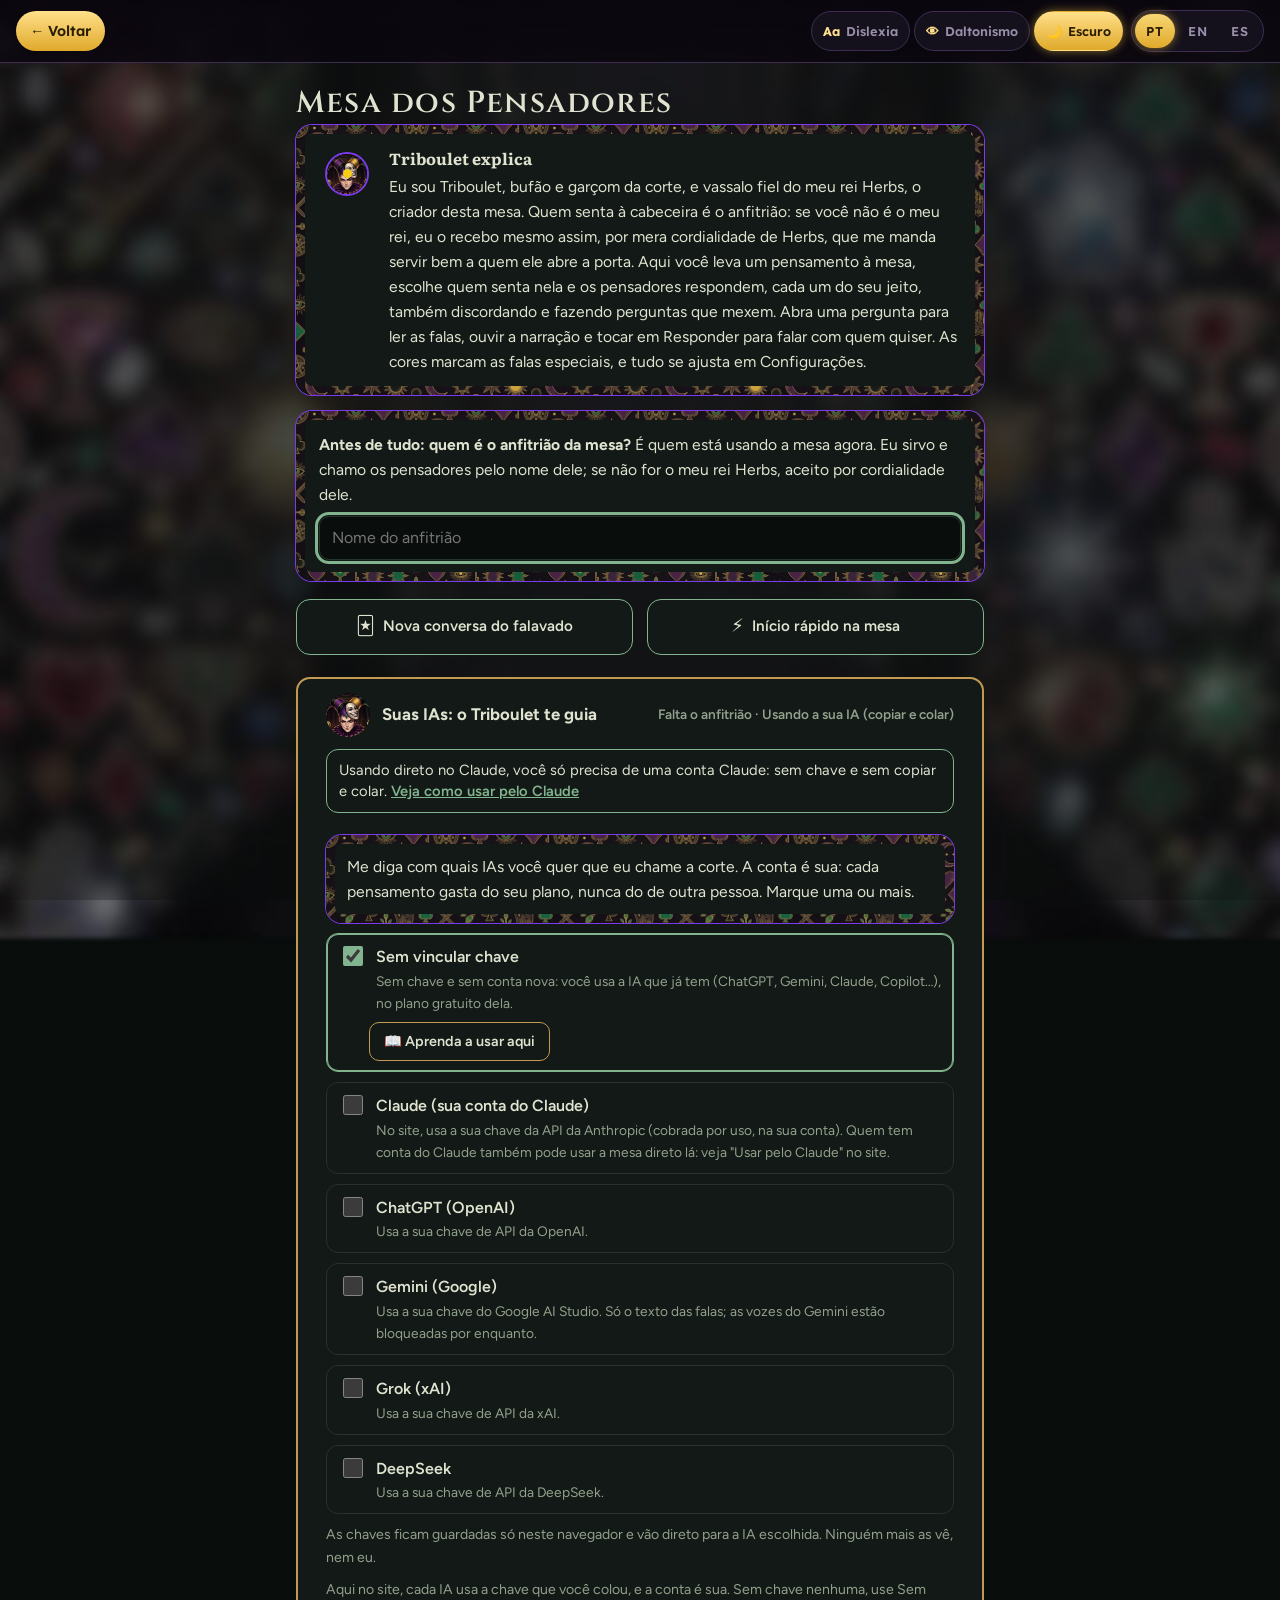
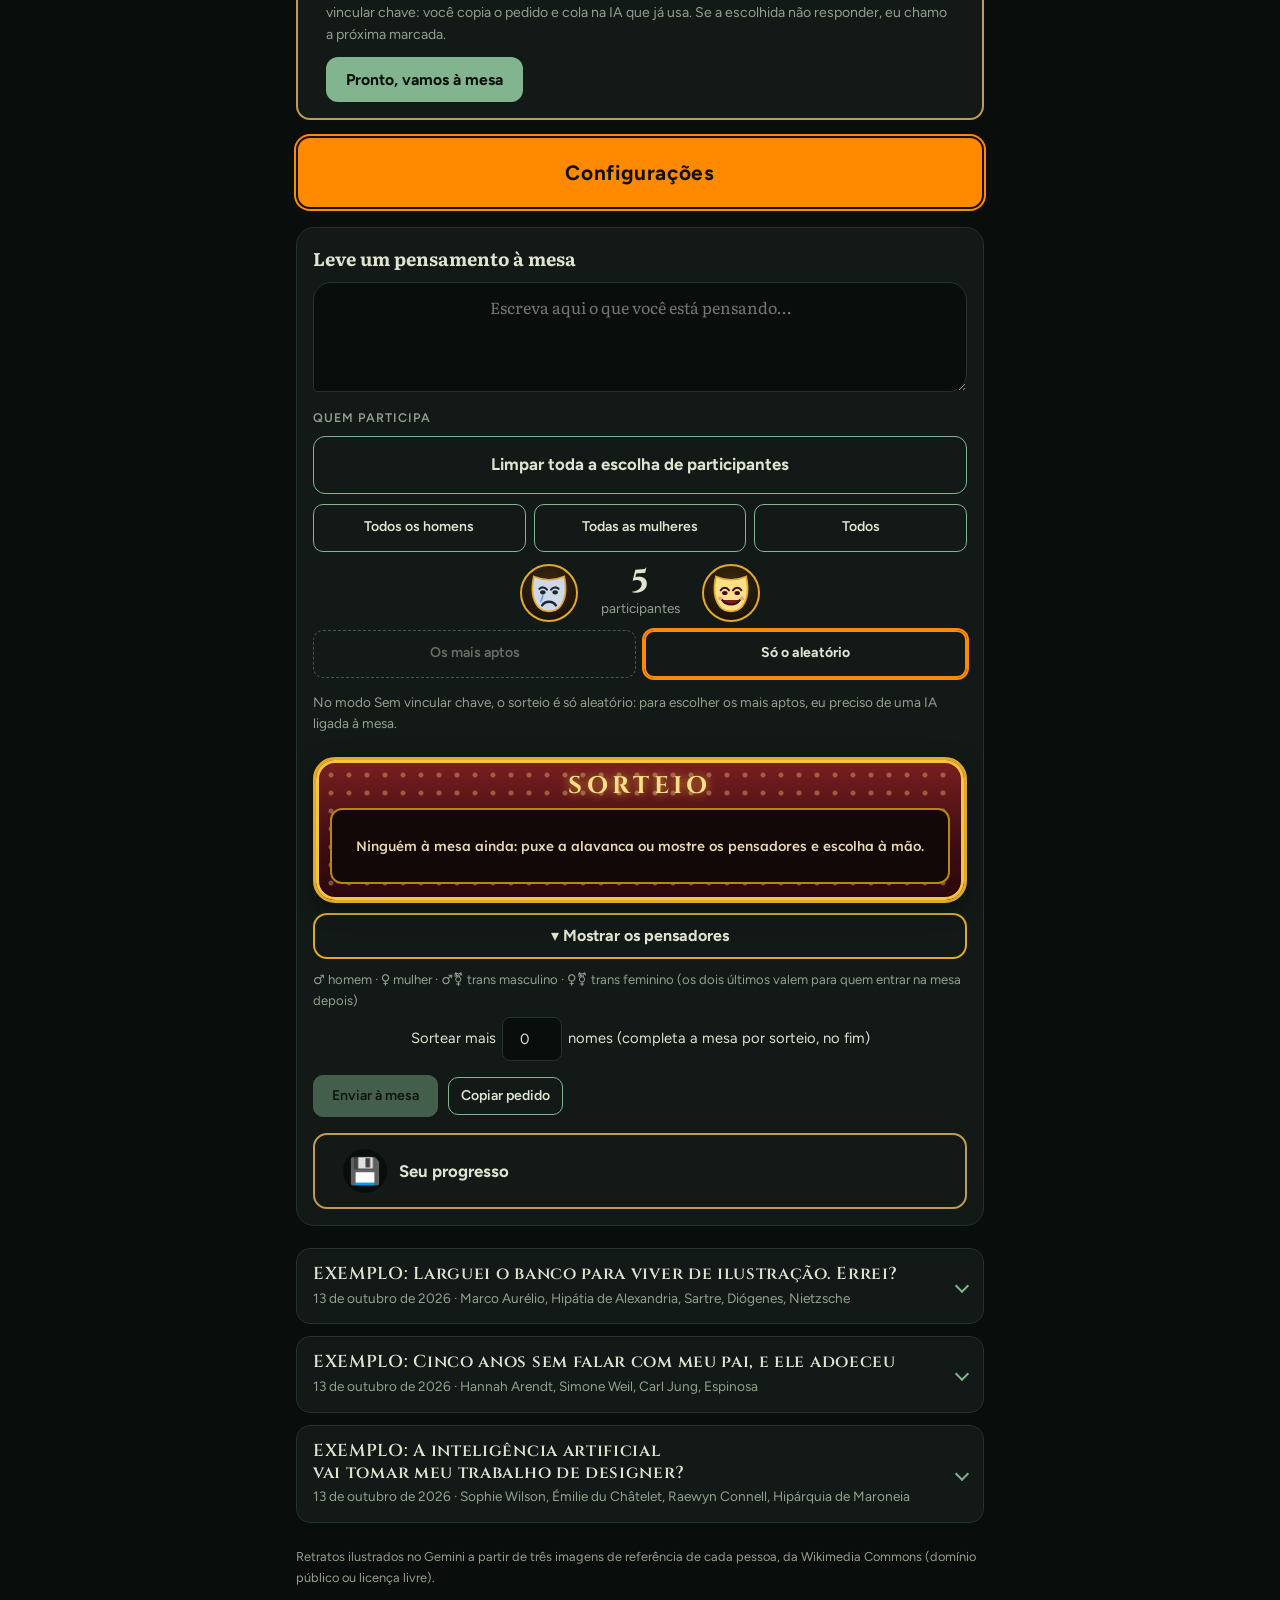
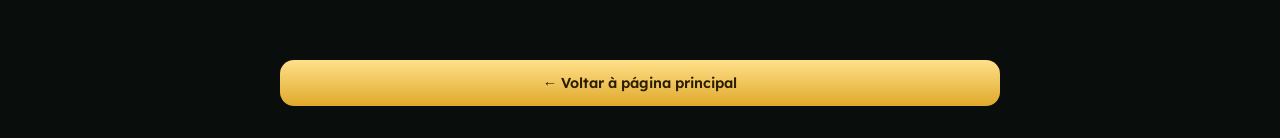
==== commit 05396b5b: "Lista de pensadores recolhível com os escolhidos na tela do sorteio" ====
--- a/mesa/index.html
+++ b/mesa/index.html
@@ -99,6 +99,14 @@
 .atalhos button:hover,.copiar:hover{background:var(--bg)}
 .chips{display:grid;grid-template-columns:1fr;gap:8px}
 @media (min-width:640px){.chips{grid-template-columns:1fr 1fr}}
+/* lista de pensadores recolhível: recolhida, os escolhidos aparecem na tela do sorteio */
+.pens-toggle{display:block;width:100%;margin:10px 0;min-height:44px;font:inherit;font-weight:700;color:var(--ink);background:var(--surface);border:2px solid #e0a92b;border-radius:14px;padding:8px 14px;cursor:pointer}
+.pens-toggle[aria-expanded="true"] .pt-fe,.pens-toggle[aria-expanded="false"] .pt-ab{display:none}
+.chips.recolhido{display:none}
+.chip.salta{animation:salta .3s ease-out;border-color:#f5c542;box-shadow:0 0 0 2px rgba(245,197,66,.5)}
+@keyframes salta{0%{transform:translateY(0)}40%{transform:translateY(-10px) scale(1.03)}100%{transform:translateY(0)}}
+@media (prefers-reduced-motion:reduce){.chip.salta{animation:none}}
+.rolos .vazio-rolo{align-self:center;color:#e8d9b0;font:500 .85rem/1.35 "Lexend",sans-serif;padding:4px 8px;text-align:center}
 .chip{display:flex;align-items:center;gap:12px;text-align:left;font:inherit;font-size:.95rem;color:var(--ink);background:var(--bg);border:1.5px solid var(--line);border-radius:14px;padding:8px 12px 8px 8px;cursor:pointer;min-width:0;width:100%}
 .chip[aria-pressed="true"]{border-color:var(--accent);background:var(--surface);box-shadow:0 0 0 2px var(--accent) inset}
 .chips.todos .chip[aria-pressed="true"]:not(.tri){border-color:#f5c542;animation:brilhoTodos 1.4s ease-in-out infinite alternate}
@@ -568,6 +576,7 @@
 <p class="aptos-nota" id="aptos-nota" hidden>No modo Sem vincular chave, o sorteio é só aleatório: para escolher os mais aptos, eu preciso de uma IA ligada à mesa.</p>
 <button type="button" class="slot" id="a-slot"><span class="luzes" aria-hidden="true"></span><span class="slot-tit">SORTEIO</span><span class="rolos" id="rolos" aria-hidden="true"></span></button>
 </div>
+<button type="button" class="pens-toggle" id="pens-toggle" aria-controls="chips" aria-expanded="true"><span class="pt-ab">▴ Recolher os pensadores</span><span class="pt-fe">▾ Mostrar os pensadores</span></button>
 <div class="chips" id="chips" role="group" aria-label="Participantes"></div>
 <p class="legenda">♂ homem · ♀ mulher · ♂⚧ trans masculino · ♀⚧ trans feminino (os dois últimos valem para quem entrar na mesa depois)</p>
 <div class="linha centro"><label>Sortear mais <input class="num" type="number" id="sorteio" min="0" max="20" value="0" aria-label="Quantos participantes sortear"> nomes (completa a mesa por sorteio, no fim)</label></div>
@@ -681,7 +690,7 @@
 'pergunta para doer':'question that hurts',
 'indagação filosófica':'philosophical inquiry',
 'ponto de vista de fora':'outside point of view',
-'resposta bônus':'bonus answer',"Poxa vida, limitamos a quantidade de membros da mesa usando o método sem chave para que as respostas não sejam alteradas devido ao número de caracteres. Usando como skill dentro do Claude, você terá acesso total a quantos quiser, inclusive rodadas com todos.":"Oh dear, we limited the number of table members when using the keyless method, so the answers are not altered by the number of characters. Using it as a skill inside Claude, you get full access to as many as you like, including rounds with everyone.","Poxa vida, limitamos a 3 os tipos de resposta especial usando o método sem chave, para que as respostas não sejam alteradas devido ao número de caracteres. Usando como skill dentro do Claude, você pode marcar todos os tipos que quiser.":"Oh dear, we limited the special answer types to 3 when using the keyless method, so the answers are not altered by the number of characters. Using it as a skill inside Claude, you can tick every type you like.","Resumo enxuto: a cada rodada nova, eu guardo um resumo bem curto do que foi dito, e as próximas rodadas leem só esses resumos em vez de reler tudo. Gasta muito menos tokens.":"Lean summary: with each new round, I keep a very short summary of what was said, and the next rounds read only those summaries instead of rereading everything. It uses far fewer tokens.","Gasto de tokens":"Token use","Entendi":"Got it",'No modo Sem vincular chave, o sorteio é só aleatório: para escolher os mais aptos, eu preciso de uma IA ligada à mesa.':'In Without linking a key mode, the draw is random only: to choose the fittest, I need an AI linked to the table.','Usando direto no Claude, você só precisa de uma conta Claude: sem chave e sem copiar e colar.':'Using it directly in Claude, you only need a Claude account: no key and no copy and paste.','Veja como usar pelo Claude':'See how to use it in Claude','Aqui no site, cada IA usa a chave que você colou, e a conta é sua. Sem chave nenhuma, use Sem vincular chave: você copia o pedido e cola na IA que já usa. Se a escolhida não responder, eu chamo a próxima marcada.':'Here on the site, each AI uses the key you pasted, and the account is yours. With no key at all, use Without linking a key: you copy the request and paste it into the AI you already use. If the chosen one does not answer, I call the next one ticked.',"Bob! O amado gato do meu rei Herbs chegou à mesa. Todos de pé; eu já estou coçando as orelhinhas dele.":"Bob! My king Herbs's beloved cat has come to the table. Everyone on your feet; I'm already scratching his little ears.","Conheço essa voz… Toque em Pronto, vamos à mesa.":"I know that voice… Tap Ready, let's go to the table.","Majestade! A mesa é sua, Herbs.":"Majesty! The table is yours, Herbs.","Voltamos ao sorteio: escolha como sortear e puxe a alavanca.":"Back to the draw: choose how to draw and pull the lever.","Mesa cheia: todos os pensadores estão à mesa.":"Full table: every thinker is at the table.","Baixe o manual da mesa e anexe numa conversa nova da IA que você quer usar, junto com a frase do botão":"Download the table manual and attach it to a new chat with the AI you want to use, along with the sentence from the button",", e envie. Ele ensina a IA como a mesa funciona. Isso é feito uma vez só: nas próximas rodadas, use a mesma conversa e pule este passo.":", and send it. It teaches the AI how the table works. You only do this once: in the next rounds, use the same chat and skip this step.","Na janela que abre, baixe o manual da mesa e mande numa conversa nova da sua IA, com a frase do botão":"In the window that opens, download the table manual and send it in a new chat with your AI, with the sentence from the button",". Isso é feito uma vez só.":". You only do this once.","Sem chave e sem conta nova: você usa a IA que já tem (ChatGPT, Gemini, Claude, Copilot…), no plano gratuito dela.":"No key and no new account: you use the AI you already have (ChatGPT, Gemini, Claude, Copilot…), on its free plan.","Copiar a frase":"Copy the sentence","📘 Baixar o manual (.txt)":"📘 Download the manual (.txt)","Na janela que abre, baixe o seu pensamento (.txt) ou copie o texto, e mande na mesma conversa da IA.":"In the window that opens, download your thought (.txt) or copy the text, and send it in the same AI chat.","A IA devolve a resposta num bloco com botão de copiar, ou num arquivo. Copie ou baixe.":"The AI gives the answer back in a block with a copy button, or in a file. Copy it or download it.","Volte aqui, cole a resposta ou carregue o arquivo e toque em":"Come back here, paste the answer or load the file and tap","📘 Baixar o manual":"📘 Download the manual","Mande o seu pensamento à IA: baixe o arquivo e anexe, ou copie o texto e cole.":"Send your thought to the AI: download the file and attach it, or copy the text and paste it.","📄 Baixar o pensamento (.txt)":"📄 Download the thought (.txt)","📋 Copiar o pensamento":"📋 Copy the thought","O seu pensamento para a IA":"Your thought for the AI","Quando a IA terminar, copie a resposta (no botão de copiar) e cole aqui, ou carregue o arquivo que ela mandar.":"When the AI finishes, copy the answer (with the copy button) and paste it here, or load the file it sends.","Tudo bem, não baixei. Você pode usar Copiar o pensamento.":"All right, I did not download it. You can use Copy the thought.","Arquivo baixado (falavado-pensamento.txt). Anexe na conversa da sua IA e envie. Se o arquivo não aparecer, use Copiar o pensamento.":"File downloaded (falavado-pensamento.txt). Attach it in your AI chat and send it. If the file does not show up, use Copy the thought.","Aqui não consigo baixar o arquivo. Use Copiar o pensamento.":"I can't download the file here. Use Copy the thought.","Pensamento copiado.":"Thought copied.","Pensamento copiado. Agora cole na conversa da sua IA e envie.":"Thought copied. Now paste it into your AI chat and send it.","Selecionei o texto: copie com Ctrl+C (ou segure e toque em Copiar).":"I selected the text: copy it with Ctrl+C (or press and hold, then Copy).","Manual baixado (falavado-manual-da-mesa.txt). Anexe numa conversa nova da sua IA, cole a frase e envie.":"Manual downloaded (falavado-manual-da-mesa.txt). Attach it to a new chat with your AI, paste the sentence and send it.","Narrador Daniel e Maria (gratuito, funciona apenas nos navegadores do Windows: Edge, Chrome, Firefox e Opera)":"Daniel and Maria narrator (free, only works in Windows browsers: Edge, Chrome, Firefox and Opera)","📋 Copiar a frase":"📋 Copy the sentence","Frase copiada!":"Sentence copied!","📂 Carregar a resposta (arquivo)":"📂 Load the answer (file)","Não consegui ler esse arquivo. Copie a resposta e cole aqui.":"I could not read that file. Copy the answer and paste it here.","Este é o manual da Mesa dos Pensadores. Siga-o em todos os pedidos que eu mandar nesta conversa. Por enquanto, responda só: Pronto.":"This is the Thinkers' Table manual. Follow it in every request I send in this chat. For now, answer only: Ready.","Ainda carregando as fichas. Toque de novo em um instante.":"Still loading the profiles. Tap again in a moment.","Tudo bem, não baixei.":"All right, I did not download it.","Aqui não consigo baixar o arquivo.":"I can't download the file here.","Sem vincular chave":"Without linking a key","📖 Aprenda a usar aqui":"📖 Learn how to use it here","Marque":"Check","e toque em Pronto.":"and tap Ready.","Escreva o seu pensamento, escolha quem senta à mesa e toque em":"Write your thought, choose who sits at the table and tap","Cole aqui a resposta da sua IA":"Paste your AI's answer here","e toque em":"and tap","A rodada aparece logo abaixo, com as fotos e as falas. Toque no play para ouvir com a voz do aparelho.":"The round appears right below, with the pictures and the speeches. Tap play to hear it with the device voice.","▶ Pôr na mesa":"▶ Put it on the table","▶ Pôr a resposta na mesa":"▶ Put the answer on the table","Cancelar":"Cancel","Pedido copiado.":"Request copied.","Cole aqui a resposta da sua IA primeiro.":"Paste your AI's answer here first.","Não achei a resposta no formato da mesa. Copie a resposta inteira da IA, do primeiro [ ao último ], e cole de novo.":"I could not find the answer in the table's format. Copy the AI's whole answer, from the first [ to the last ], and paste it again.","falas a mais do Triboulet: ele pede desculpas por se intrometer, diz com clareza o que acha do pensamento e anota o pedido de alguém da mesa":"extra lines from Triboulet: he apologizes for butting in, says clearly what he thinks of the thought and takes someone's order at the table","O Triboulet voltou à mesa. Ele é o coringa: não conta no número de participantes.":"Triboulet is back at the table. He is the joker: he does not count toward the number of participants.","Você tirou o Triboulet da mesa por vontade própria. Os pensadores vão se recusar a responder e dizer por quê. Toque nele de novo para trazê-lo de volta.":"You removed Triboulet from the table of your own free will. The thinkers will refuse to answer and say why. Tap him again to bring him back.","Escolha de participantes limpa. O Triboulet fica: ele é o coringa da mesa.":"Participant choice cleared. Triboulet stays: he is the joker of the table.",
+'resposta bônus':'bonus answer',"▴ Recolher os pensadores":"▴ Hide the thinkers","▾ Mostrar os pensadores":"▾ Show the thinkers","Ninguém à mesa ainda: puxe a alavanca ou mostre os pensadores e escolha à mão.":"Nobody at the table yet: pull the lever or show the thinkers and choose by hand.","Poxa vida, limitamos a quantidade de membros da mesa usando o método sem chave para que as respostas não sejam alteradas devido ao número de caracteres. Usando como skill dentro do Claude, você terá acesso total a quantos quiser, inclusive rodadas com todos.":"Oh dear, we limited the number of table members when using the keyless method, so the answers are not altered by the number of characters. Using it as a skill inside Claude, you get full access to as many as you like, including rounds with everyone.","Poxa vida, limitamos a 3 os tipos de resposta especial usando o método sem chave, para que as respostas não sejam alteradas devido ao número de caracteres. Usando como skill dentro do Claude, você pode marcar todos os tipos que quiser.":"Oh dear, we limited the special answer types to 3 when using the keyless method, so the answers are not altered by the number of characters. Using it as a skill inside Claude, you can tick every type you like.","Resumo enxuto: a cada rodada nova, eu guardo um resumo bem curto do que foi dito, e as próximas rodadas leem só esses resumos em vez de reler tudo. Gasta muito menos tokens.":"Lean summary: with each new round, I keep a very short summary of what was said, and the next rounds read only those summaries instead of rereading everything. It uses far fewer tokens.","Gasto de tokens":"Token use","Entendi":"Got it",'No modo Sem vincular chave, o sorteio é só aleatório: para escolher os mais aptos, eu preciso de uma IA ligada à mesa.':'In Without linking a key mode, the draw is random only: to choose the fittest, I need an AI linked to the table.','Usando direto no Claude, você só precisa de uma conta Claude: sem chave e sem copiar e colar.':'Using it directly in Claude, you only need a Claude account: no key and no copy and paste.','Veja como usar pelo Claude':'See how to use it in Claude','Aqui no site, cada IA usa a chave que você colou, e a conta é sua. Sem chave nenhuma, use Sem vincular chave: você copia o pedido e cola na IA que já usa. Se a escolhida não responder, eu chamo a próxima marcada.':'Here on the site, each AI uses the key you pasted, and the account is yours. With no key at all, use Without linking a key: you copy the request and paste it into the AI you already use. If the chosen one does not answer, I call the next one ticked.',"Bob! O amado gato do meu rei Herbs chegou à mesa. Todos de pé; eu já estou coçando as orelhinhas dele.":"Bob! My king Herbs's beloved cat has come to the table. Everyone on your feet; I'm already scratching his little ears.","Conheço essa voz… Toque em Pronto, vamos à mesa.":"I know that voice… Tap Ready, let's go to the table.","Majestade! A mesa é sua, Herbs.":"Majesty! The table is yours, Herbs.","Voltamos ao sorteio: escolha como sortear e puxe a alavanca.":"Back to the draw: choose how to draw and pull the lever.","Mesa cheia: todos os pensadores estão à mesa.":"Full table: every thinker is at the table.","Baixe o manual da mesa e anexe numa conversa nova da IA que você quer usar, junto com a frase do botão":"Download the table manual and attach it to a new chat with the AI you want to use, along with the sentence from the button",", e envie. Ele ensina a IA como a mesa funciona. Isso é feito uma vez só: nas próximas rodadas, use a mesma conversa e pule este passo.":", and send it. It teaches the AI how the table works. You only do this once: in the next rounds, use the same chat and skip this step.","Na janela que abre, baixe o manual da mesa e mande numa conversa nova da sua IA, com a frase do botão":"In the window that opens, download the table manual and send it in a new chat with your AI, with the sentence from the button",". Isso é feito uma vez só.":". You only do this once.","Sem chave e sem conta nova: você usa a IA que já tem (ChatGPT, Gemini, Claude, Copilot…), no plano gratuito dela.":"No key and no new account: you use the AI you already have (ChatGPT, Gemini, Claude, Copilot…), on its free plan.","Copiar a frase":"Copy the sentence","📘 Baixar o manual (.txt)":"📘 Download the manual (.txt)","Na janela que abre, baixe o seu pensamento (.txt) ou copie o texto, e mande na mesma conversa da IA.":"In the window that opens, download your thought (.txt) or copy the text, and send it in the same AI chat.","A IA devolve a resposta num bloco com botão de copiar, ou num arquivo. Copie ou baixe.":"The AI gives the answer back in a block with a copy button, or in a file. Copy it or download it.","Volte aqui, cole a resposta ou carregue o arquivo e toque em":"Come back here, paste the answer or load the file and tap","📘 Baixar o manual":"📘 Download the manual","Mande o seu pensamento à IA: baixe o arquivo e anexe, ou copie o texto e cole.":"Send your thought to the AI: download the file and attach it, or copy the text and paste it.","📄 Baixar o pensamento (.txt)":"📄 Download the thought (.txt)","📋 Copiar o pensamento":"📋 Copy the thought","O seu pensamento para a IA":"Your thought for the AI","Quando a IA terminar, copie a resposta (no botão de copiar) e cole aqui, ou carregue o arquivo que ela mandar.":"When the AI finishes, copy the answer (with the copy button) and paste it here, or load the file it sends.","Tudo bem, não baixei. Você pode usar Copiar o pensamento.":"All right, I did not download it. You can use Copy the thought.","Arquivo baixado (falavado-pensamento.txt). Anexe na conversa da sua IA e envie. Se o arquivo não aparecer, use Copiar o pensamento.":"File downloaded (falavado-pensamento.txt). Attach it in your AI chat and send it. If the file does not show up, use Copy the thought.","Aqui não consigo baixar o arquivo. Use Copiar o pensamento.":"I can't download the file here. Use Copy the thought.","Pensamento copiado.":"Thought copied.","Pensamento copiado. Agora cole na conversa da sua IA e envie.":"Thought copied. Now paste it into your AI chat and send it.","Selecionei o texto: copie com Ctrl+C (ou segure e toque em Copiar).":"I selected the text: copy it with Ctrl+C (or press and hold, then Copy).","Manual baixado (falavado-manual-da-mesa.txt). Anexe numa conversa nova da sua IA, cole a frase e envie.":"Manual downloaded (falavado-manual-da-mesa.txt). Attach it to a new chat with your AI, paste the sentence and send it.","Narrador Daniel e Maria (gratuito, funciona apenas nos navegadores do Windows: Edge, Chrome, Firefox e Opera)":"Daniel and Maria narrator (free, only works in Windows browsers: Edge, Chrome, Firefox and Opera)","📋 Copiar a frase":"📋 Copy the sentence","Frase copiada!":"Sentence copied!","📂 Carregar a resposta (arquivo)":"📂 Load the answer (file)","Não consegui ler esse arquivo. Copie a resposta e cole aqui.":"I could not read that file. Copy the answer and paste it here.","Este é o manual da Mesa dos Pensadores. Siga-o em todos os pedidos que eu mandar nesta conversa. Por enquanto, responda só: Pronto.":"This is the Thinkers' Table manual. Follow it in every request I send in this chat. For now, answer only: Ready.","Ainda carregando as fichas. Toque de novo em um instante.":"Still loading the profiles. Tap again in a moment.","Tudo bem, não baixei.":"All right, I did not download it.","Aqui não consigo baixar o arquivo.":"I can't download the file here.","Sem vincular chave":"Without linking a key","📖 Aprenda a usar aqui":"📖 Learn how to use it here","Marque":"Check","e toque em Pronto.":"and tap Ready.","Escreva o seu pensamento, escolha quem senta à mesa e toque em":"Write your thought, choose who sits at the table and tap","Cole aqui a resposta da sua IA":"Paste your AI's answer here","e toque em":"and tap","A rodada aparece logo abaixo, com as fotos e as falas. Toque no play para ouvir com a voz do aparelho.":"The round appears right below, with the pictures and the speeches. Tap play to hear it with the device voice.","▶ Pôr na mesa":"▶ Put it on the table","▶ Pôr a resposta na mesa":"▶ Put the answer on the table","Cancelar":"Cancel","Pedido copiado.":"Request copied.","Cole aqui a resposta da sua IA primeiro.":"Paste your AI's answer here first.","Não achei a resposta no formato da mesa. Copie a resposta inteira da IA, do primeiro [ ao último ], e cole de novo.":"I could not find the answer in the table's format. Copy the AI's whole answer, from the first [ to the last ], and paste it again.","falas a mais do Triboulet: ele pede desculpas por se intrometer, diz com clareza o que acha do pensamento e anota o pedido de alguém da mesa":"extra lines from Triboulet: he apologizes for butting in, says clearly what he thinks of the thought and takes someone's order at the table","O Triboulet voltou à mesa. Ele é o coringa: não conta no número de participantes.":"Triboulet is back at the table. He is the joker: he does not count toward the number of participants.","Você tirou o Triboulet da mesa por vontade própria. Os pensadores vão se recusar a responder e dizer por quê. Toque nele de novo para trazê-lo de volta.":"You removed Triboulet from the table of your own free will. The thinkers will refuse to answer and say why. Tap him again to bring him back.","Escolha de participantes limpa. O Triboulet fica: ele é o coringa da mesa.":"Participant choice cleared. Triboulet stays: he is the joker of the table.",
 'Leve um pensamento à mesa':'Bring a thought to the table',
 'Seu pensamento':'Your thought',
 'Quem participa':'Who takes part',
@@ -1388,7 +1397,7 @@
       inp.addEventListener('input',function(){ S.chave[k]=inp.value.trim(); gravar('ia_key_'+k,S.chave[k]); estado(); });
     });
     $c.querySelectorAll('[data-apagar]').forEach(function(b){ b.addEventListener('click',function(){ var k=b.dataset.apagar; S.chave[k]=''; gravar('ia_key_'+k,''); document.getElementById('key-'+k).value=''; estado(); }); });
-    document.getElementById('ia-pronto').addEventListener('click',function(){ var an=document.getElementById('anf-nome'); if(REI_PEND){ REI_PEND=false; tornarRei(true); $ak.textContent='Majestade! A mesa é sua, Herbs.'; } if(!an.value.trim()||(!REI&&nomeProtegido(an.value))){ document.getElementById('ia-estado').textContent='Diga quem é o anfitrião'; an.scrollIntoView({block:'center'}); an.focus(); return; } gravar('anfitriao',an.value.trim()); if(!REI&&CONV){ gravar('anf_fixo','1'); travarNome(); } USO.log('entrada',{ias:S.on.join(', ')}); if(!S.on.length){ document.getElementById('ia-estado').textContent='Marque pelo menos uma'; return; } gravar('ia_on',S.on.join(',')); $c.open=false; var p=document.getElementById('pens'); if(p) p.focus(); });
+    document.getElementById('ia-pronto').addEventListener('click',function(){ var an=document.getElementById('anf-nome'); if(REI_PEND){ REI_PEND=false; tornarRei(true); $ak.textContent='Majestade! A mesa é sua, Herbs.'; } if(!an.value.trim()||(!REI&&nomeProtegido(an.value))){ document.getElementById('ia-estado').textContent='Diga quem é o anfitrião'; an.scrollIntoView({block:'center'}); an.focus(); return; } gravar('anfitriao',an.value.trim()); if(!REI&&CONV){ gravar('anf_fixo','1'); travarNome(); } USO.log('entrada',{ias:S.on.join(', ')}); if(!S.on.length){ document.getElementById('ia-estado').textContent='Marque pelo menos uma'; return; } gravar('ia_on',S.on.join(',')); $c.open=false; guardarCfgDono(); var p=document.getElementById('pens'); if(p) p.focus(); });
     /* primeira visita: o Triboulet abre o guia e já deixa o Claude marcado */
     if(salvo===null){ S.on=window.SITE_WEB?['manual']:['claude']; $c.open=true; }
     /* __SEGREDO__: hash da frase secreta do rei, só na mesa principal do dono (ver dev/DEV.md); na mesa pública fica vazio e só a conta dona vale */
@@ -1512,6 +1521,8 @@
       json:function(p,o){ return rodar(p,o,true); },
       pronta:function(){ return fila().length>0; },
       nenhuma:function(){ return !S.on.length; },
+      /* escolha guardada no banco do dono: volta com a caixa fechada mesmo se este navegador tiver esquecido */
+      restaurar:function(l){ if(ler('ia_on')===null){ S.on=String(l).split(',').filter(function(x){ return NOMES[x]; }); if(!S.on.length) return; gravar('ia_on',S.on.join(',')); } $c.open=false; estado(); },
       abrir:function(){ $c.open=true; $c.scrollIntoView({behavior:REDUZ?'auto':'smooth',block:'start'}); },
       estado:estado
     };
@@ -1714,6 +1725,7 @@
     try{ localStorage.setItem('rascunho',JSON.stringify({pens:$pens.value,esc:Object.keys(escolhidos).filter(function(k){ return escolhidos[k]; }),tri:!!escolhidos.triboulet,sort:$sort.value})); }catch(e){}
     var tem=$pens.value.trim().length>0, qtd=nomes().length+(parseInt($sort.value,10)||0);
     $env.disabled=!(tem&&qtd>0);
+    if(typeof mostrarEscolhidos==='function') mostrarEscolhidos();
   }
   function montarChips(){
     $chips.textContent='';
@@ -1784,7 +1796,8 @@
     if(GIRANDO) return; var dv=divisao(), g=dv.g, P=pensadores(), slot=document.getElementById('a-slot');
     var pens=$pens.value.trim(), aptos=SLOT==='aptos';
     if(aptos&&!pens){ $msg.textContent='Escreva o pensamento primeiro, para eu escolher os mais aptos.'; return; }
-    GIRANDO=true; slot.classList.add('girando'); slot.setAttribute('aria-busy','true'); setModo(null); $msg.textContent=aptos?'Triboulet está escolhendo os mais aptos…':'Sorteando…';
+    GIRANDO=true; slot.classList.add('girando'); slot.setAttribute('aria-busy','true'); setModo(null); recolher(false);
+    var chs=[].slice.call($chips.querySelectorAll('.chip:not(.tri)')), ultSalto=null, salta=setInterval(function(){ if(ultSalto) ultSalto.classList.remove('salta'); ultSalto=chs[Math.floor(Math.random()*chs.length)]; if(ultSalto){ void ultSalto.offsetWidth; ultSalto.classList.add('salta'); } },160); $msg.textContent=aptos?'Triboulet está escolhendo os mais aptos…':'Sorteando…';
     var R=rolos(QN+(dv.extra?1:0),dv.extra), t0=Date.now(), tick=setInterval(function(){ R.forEach(function(d){ if(!d.classList.contains('gira')) return; var im=d.querySelector('img'); if(im){ var p=P[Math.floor(Math.random()*P.length)]; im.src=IM(p.img,true); } else d.firstChild.textContent=Math.random()<.5?'♂':'♀'; }); },90);
     function ids(a){ return a.map(function(p){ return p.id; }); }
     function sorteado(){ return {h:ids(sortear(g.H,dv.h)),m:ids(sortear(g.M,dv.m))}; }
@@ -1808,16 +1821,25 @@
       if(dv.extra){ passos.push({d:R[R.length-1],gen:dv.ultimo}); passos.push({d:alvo[alvo.length-1],id:ult}); }
       var mapa={}; P.forEach(function(p){ mapa[p.id]=p; });
       setTimeout(function parar(){
-        var ps=passos.shift(); if(!ps){ clearInterval(tick); GIRANDO=false; slot.classList.remove('girando'); slot.removeAttribute('aria-busy');
-          marcar(function(p){ return x.h.indexOf(p.id)>=0||x.m.indexOf(p.id)>=0; });
+        var ps=passos.shift(); if(!ps){ clearInterval(tick); clearInterval(salta); if(ultSalto) ultSalto.classList.remove('salta'); GIRANDO=false; slot.classList.remove('girando'); slot.removeAttribute('aria-busy');
+          marcar(function(p){ return x.h.indexOf(p.id)>=0||x.m.indexOf(p.id)>=0; }); setTimeout(function(){ if(!GIRANDO) recolher(true); },900);
           $msg.textContent=(x.aptos?'Os mais aptos: ':'Sorteados: ')+x.h.length+(x.h.length===1?' homem e ':' homens e ')+x.m.length+(x.m.length===1?' mulher.':' mulheres.')+(x.aviso||''); return; }
         if(ps.gen){ ps.d.classList.remove('gira'); ps.d.classList.add('parou'); ps.d.firstChild.textContent=ps.gen==='h'?'♂':'♀'; }
-        else { var p=mapa[ps.id]; ps.d.classList.remove('gira'); ps.d.classList.add('parou'); var im=ps.d.querySelector('img'); if(p){ im.src=IM(p.img,true); im.alt=p.nome; ps.d.appendChild(el('span','nm',p.nome.split(' ')[0])); } }
+        else { var p=mapa[ps.id], chp=$chips.querySelector('.chip[data-id="'+ps.id+'"]'); if(chp){ chp.setAttribute('aria-pressed','true'); chp.classList.remove('salta'); void chp.offsetWidth; chp.classList.add('salta'); } ps.d.classList.remove('gira'); ps.d.classList.add('parou'); var im=ps.d.querySelector('img'); if(p){ im.src=IM(p.img,true); im.alt=p.nome; ps.d.appendChild(el('span','nm',p.nome.split(' ')[0])); } }
         setTimeout(parar,ps.gen?650:380);
       },espera);
     });
   }
   document.getElementById('a-slot').addEventListener('click',girar);
+  /* botão abaixo do sorteio: recolhe e mostra a lista de pensadores (fica guardado neste navegador) */
+  var $pt=document.getElementById('pens-toggle');
+  function recolher(sim){ $chips.classList.toggle('recolhido',sim); $pt.setAttribute('aria-expanded',String(!sim)); try{ localStorage.setItem('pens_recolhidos',sim?'1':'0'); }catch(e){} }
+  $pt.addEventListener('click',function(){ recolher(!$chips.classList.contains('recolhido')); });
+  (function(){ var v=null; try{ v=localStorage.getItem('pens_recolhidos'); }catch(e){} recolher(v!=='0'); })();
+  /* a tela do sorteio mostra quem está à mesa (escolhido à mão ou sorteado), parado como nos rolos */
+  function mostrarEscolhidos(){ if(GIRANDO||!$rolos) return; var sel=elenco.filter(function(p){ return escolhidos[p.id]&&!p.tri; });
+    limparRolos(); if(!sel.length){ $rolos.appendChild(el('span','vazio-rolo','Ninguém à mesa ainda: puxe a alavanca ou mostre os pensadores e escolha à mão.')); return; }
+    sel.forEach(function(p){ var d=el('span','rolo parou'), im=document.createElement('img'); im.src=IM(p.img,true); im.alt=p.nome; d.appendChild(im); d.appendChild(el('span','nm',p.nome.split(' ')[0])); $rolos.appendChild(d); }); }
   pintarQ();
   $pens.addEventListener('input',atualizar); $sort.addEventListener('input',function(){ if(MAN&&qtdMesa()>LIMC){ $sort.value=String(Math.max(0,LIMC-nomes().length)); triAviso(AV_MEMBROS); } atualizar(); });
   function pedidoTexto(){
@@ -1865,8 +1887,8 @@
       if(!db){ if(!CONV&&!window.SITE_WEB) return; var uid0='eu'; try{ uid0=localStorage.getItem('mesa_uid')||'eu'; }catch(e){} USO.local=true; USO.db=LOCALDB; USO.uid=uid0; db=LOCALDB; document.documentElement.setAttribute('data-papel','convidado'); document.documentElement.setAttribute('data-local','1'); CFG.voz=CFG.voz==='danielmaria'?'danielmaria':'aparelho'; aplicarCfg(); var ev0=document.getElementById('envio'); if(ev0) ev0.hidden=false; PFX='uso/'+uid0+'/'; dbRef=db; ligar(db); return; }
       return Promise.resolve(u&&u.isOwner?u.isOwner():false).then(function(o){
         DONO=!!o; document.documentElement.setAttribute('data-papel',DONO?'dono':'convidado');
-        if(DONO){ var tCfg=0; guardarCfgDono=function(){ if(CONV) return; clearTimeout(tCfg); tCfg=setTimeout(function(){ var c={estilo:CFG.estilo,disl:CFG.disl,voz:CFG.voz,papeis:CFG.papeis.slice()}; var ref=db.doc('dono/config'); ref.get().then(function(d){ return (d&&d.exists)?ref.update({cfg:c}):ref.set({cfg:c}); }).catch(function(){}); },800); };
-          db.doc('dono/config').get().then(function(d){ var x=d&&d.exists?(d.data()||{}):{}, l=String(x.link_chat||''); var c=x.cfg||{}; if(c.estilo!==CFG.estilo||c.disl!==CFG.disl||c.voz!==CFG.voz||String(c.papeis||'')!==String(CFG.papeis)) guardarCfgDono(); if(x.contexto) CTX=String(x.contexto); var a=document.getElementById('lk-chat'); if(a&&/^https:\/\/claude\.ai\//.test(l)){ a.href=l; a.hidden=false; } }).catch(function(){});
+        if(DONO){ var tCfg=0; guardarCfgDono=function(){ if(CONV) return; clearTimeout(tCfg); tCfg=setTimeout(function(){ var c={estilo:CFG.estilo,disl:CFG.disl,voz:CFG.voz,papeis:CFG.papeis.slice()}; try{ var io=localStorage.getItem('ia_on'); if(io&&io!=='-') c.ia=io; }catch(e){} var ref=db.doc('dono/config'); ref.get().then(function(d){ return (d&&d.exists)?ref.update({cfg:c}):ref.set({cfg:c}); }).catch(function(){}); },800); };
+          db.doc('dono/config').get().then(function(d){ var x=d&&d.exists?(d.data()||{}):{}, l=String(x.link_chat||''); var c=x.cfg||{}; if(c.ia) IA.restaurar(c.ia); if(c.estilo!==CFG.estilo||c.disl!==CFG.disl||c.voz!==CFG.voz||String(c.papeis||'')!==String(CFG.papeis)) guardarCfgDono(); if(x.contexto) CTX=String(x.contexto); var a=document.getElementById('lk-chat'); if(a&&/^https:\/\/claude\.ai\//.test(l)){ a.href=l; a.hidden=false; } }).catch(function(){});
           try{ var vz=localStorage.getItem('cfg_voz'); if(vz&&vz!=='gemini') CFG.voz=vz; }catch(e){} aplicarCfg(); pintarRodadas(); return ''; }
         /* mesa principal: quem não é o dono só olha; cada convidado usa a própria mesa */
         if(!CONV){ document.documentElement.setAttribute('data-papel','visitante'); var vs=document.querySelector('.visita'); if(vs) vs.innerHTML=DEV?'<b>Esta é a mesa principal do meu rei Herbs.</b> Você pode olhar; só ele muda o que há aqui. A sua mesa é a do link que ele mandou para você.':'<b>Esta mesa é de quem a criou.</b> Você pode olhar; só a dona ou o dono da mesa muda o que há aqui. Para ter a sua, use a skill falavado na sua conta do Claude.'; if(window.visitante) window.visitante(); return null; }
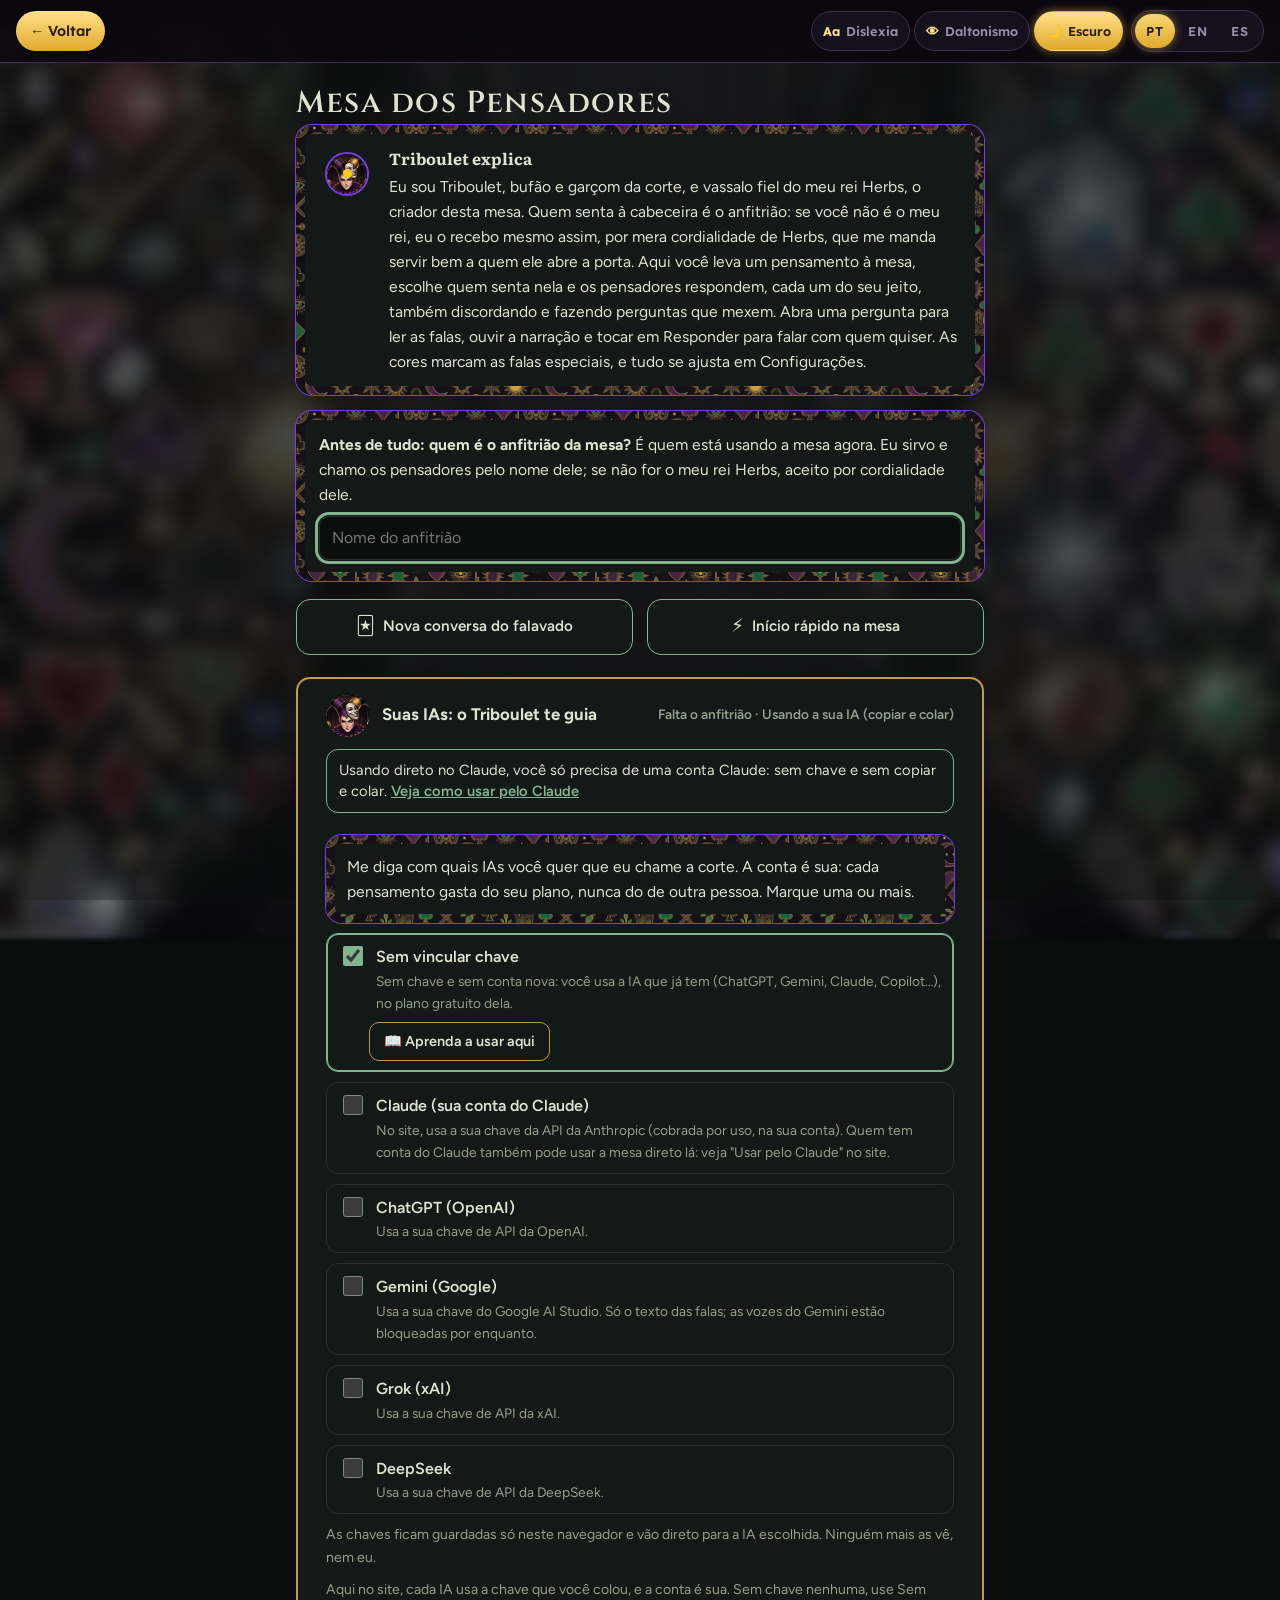
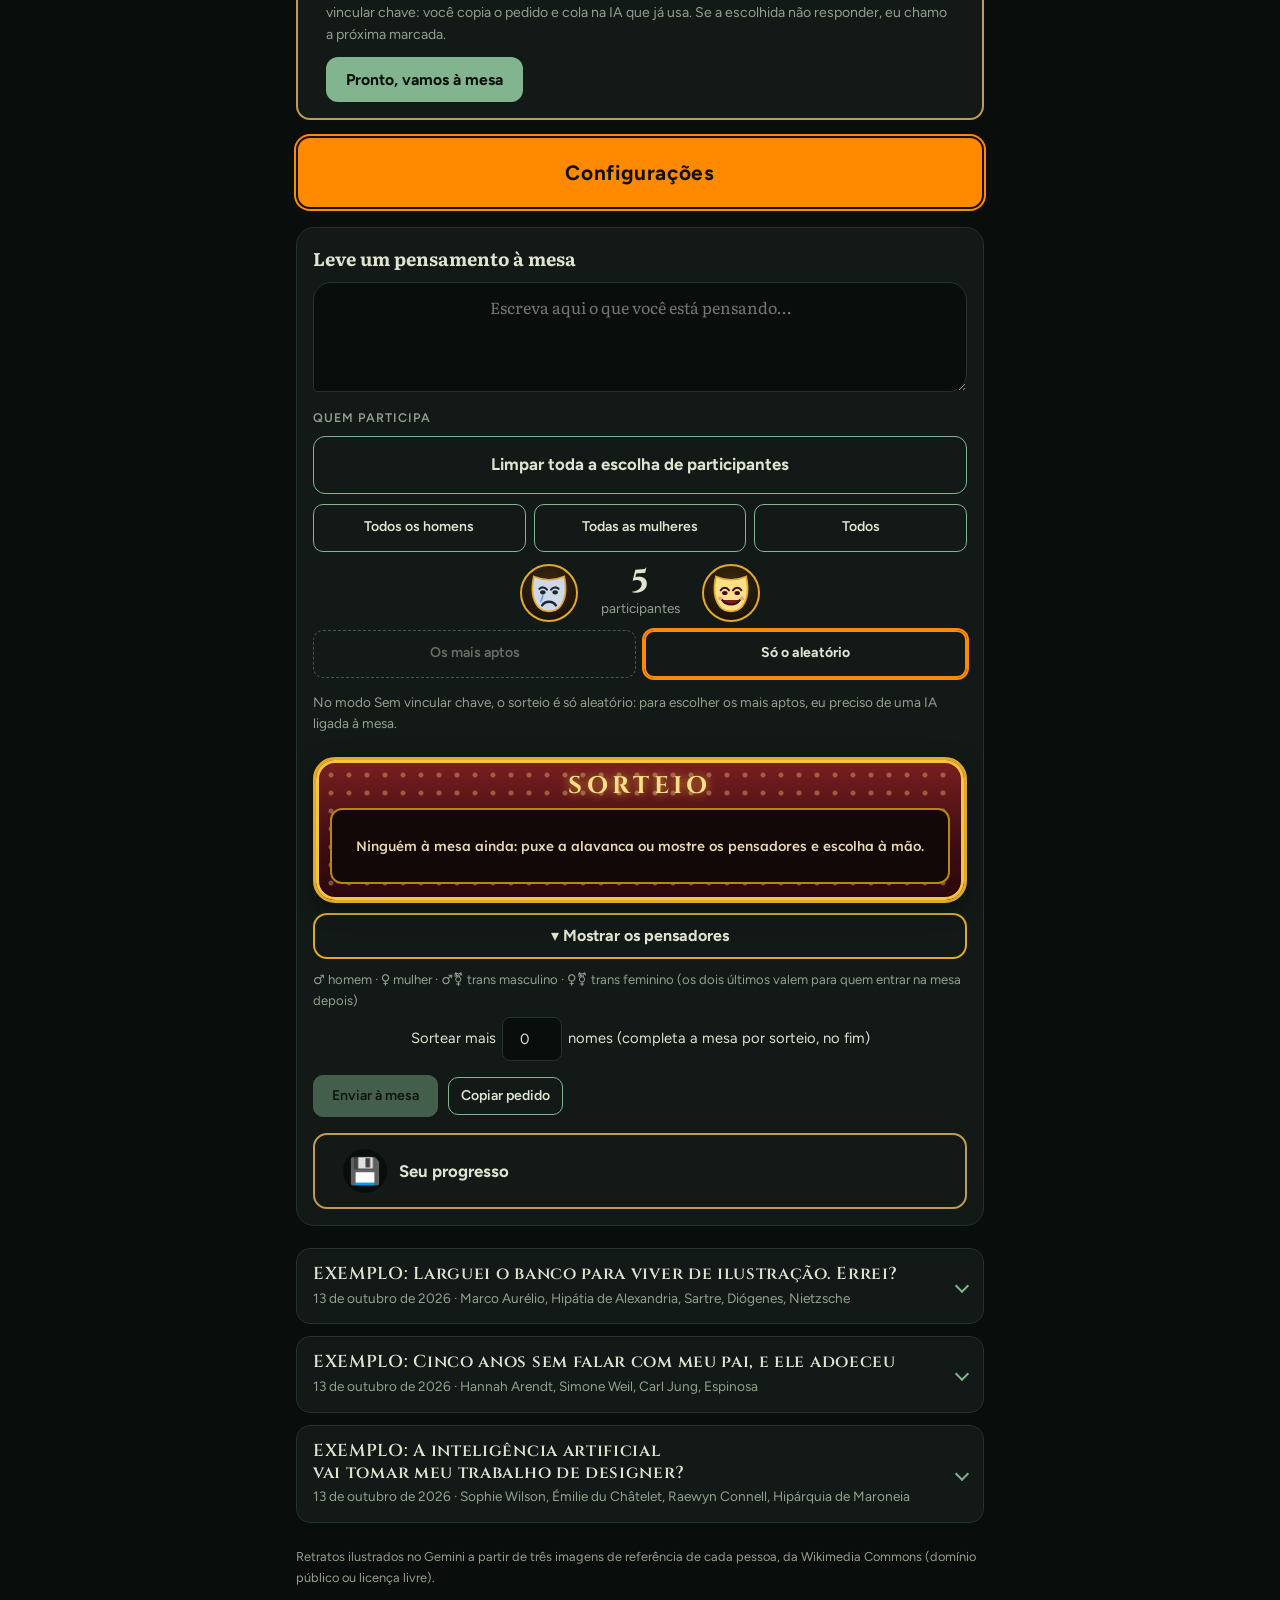
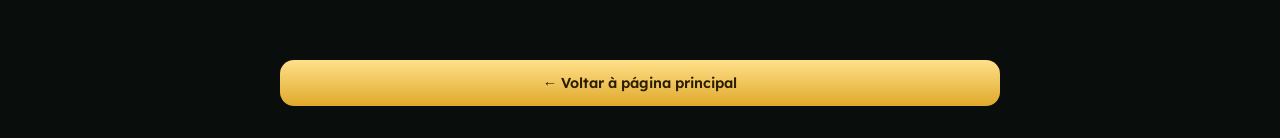
==== commit a8238b77: "Mesa: narrador em tela cheia volta a mostrar o texto da fala" ====
--- a/mesa/index.html
+++ b/mesa/index.html
@@ -1832,9 +1832,9 @@
   }
   document.getElementById('a-slot').addEventListener('click',girar);
   /* botão abaixo do sorteio: recolhe e mostra a lista de pensadores (fica guardado neste navegador) */
-  var $pt=document.getElementById('pens-toggle');
-  function recolher(sim){ $chips.classList.toggle('recolhido',sim); $pt.setAttribute('aria-expanded',String(!sim)); try{ localStorage.setItem('pens_recolhidos',sim?'1':'0'); }catch(e){} }
-  $pt.addEventListener('click',function(){ recolher(!$chips.classList.contains('recolhido')); });
+  var $ptg=document.getElementById('pens-toggle');
+  function recolher(sim){ $chips.classList.toggle('recolhido',sim); $ptg.setAttribute('aria-expanded',String(!sim)); try{ localStorage.setItem('pens_recolhidos',sim?'1':'0'); }catch(e){} }
+  $ptg.addEventListener('click',function(){ recolher(!$chips.classList.contains('recolhido')); });
   (function(){ var v=null; try{ v=localStorage.getItem('pens_recolhidos'); }catch(e){} recolher(v!=='0'); })();
   /* a tela do sorteio mostra quem está à mesa (escolhido à mão ou sorteado), parado como nos rolos */
   function mostrarEscolhidos(){ if(GIRANDO||!$rolos) return; var sel=elenco.filter(function(p){ return escolhidos[p.id]&&!p.tri; });
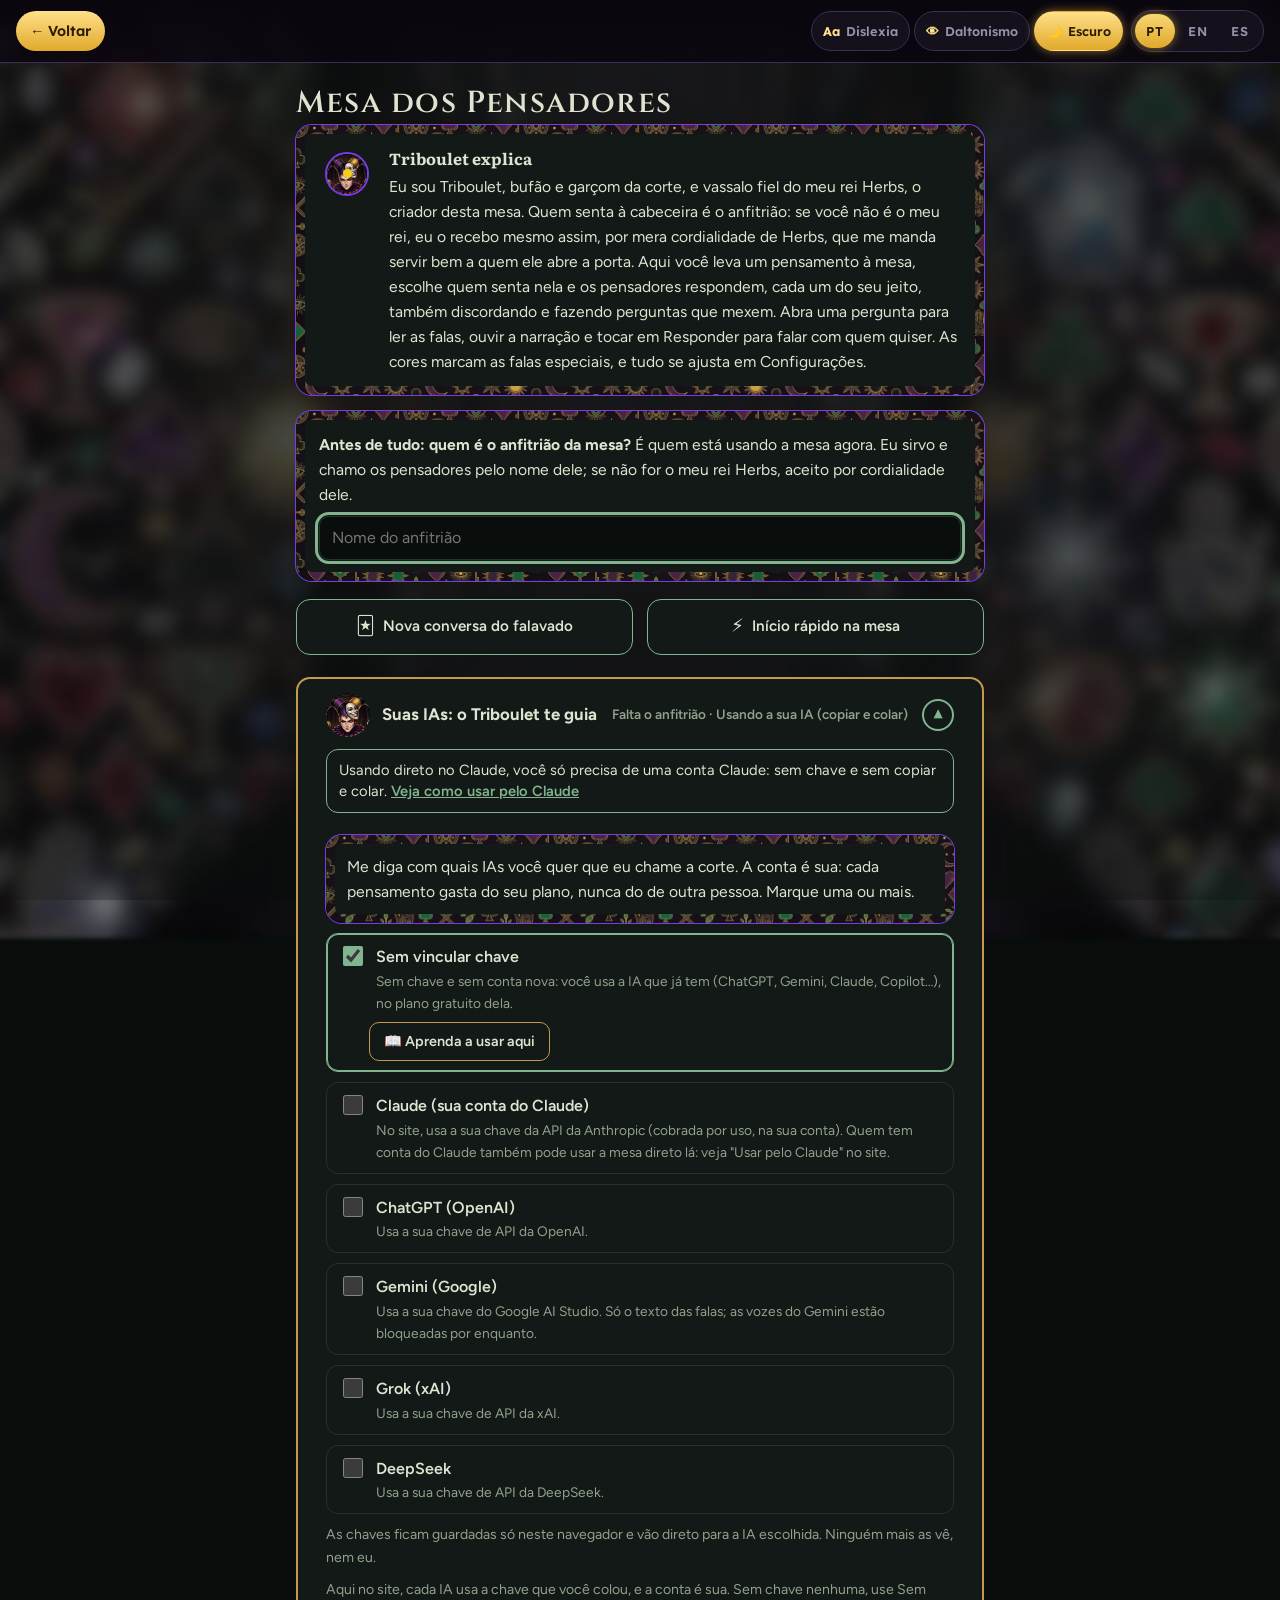
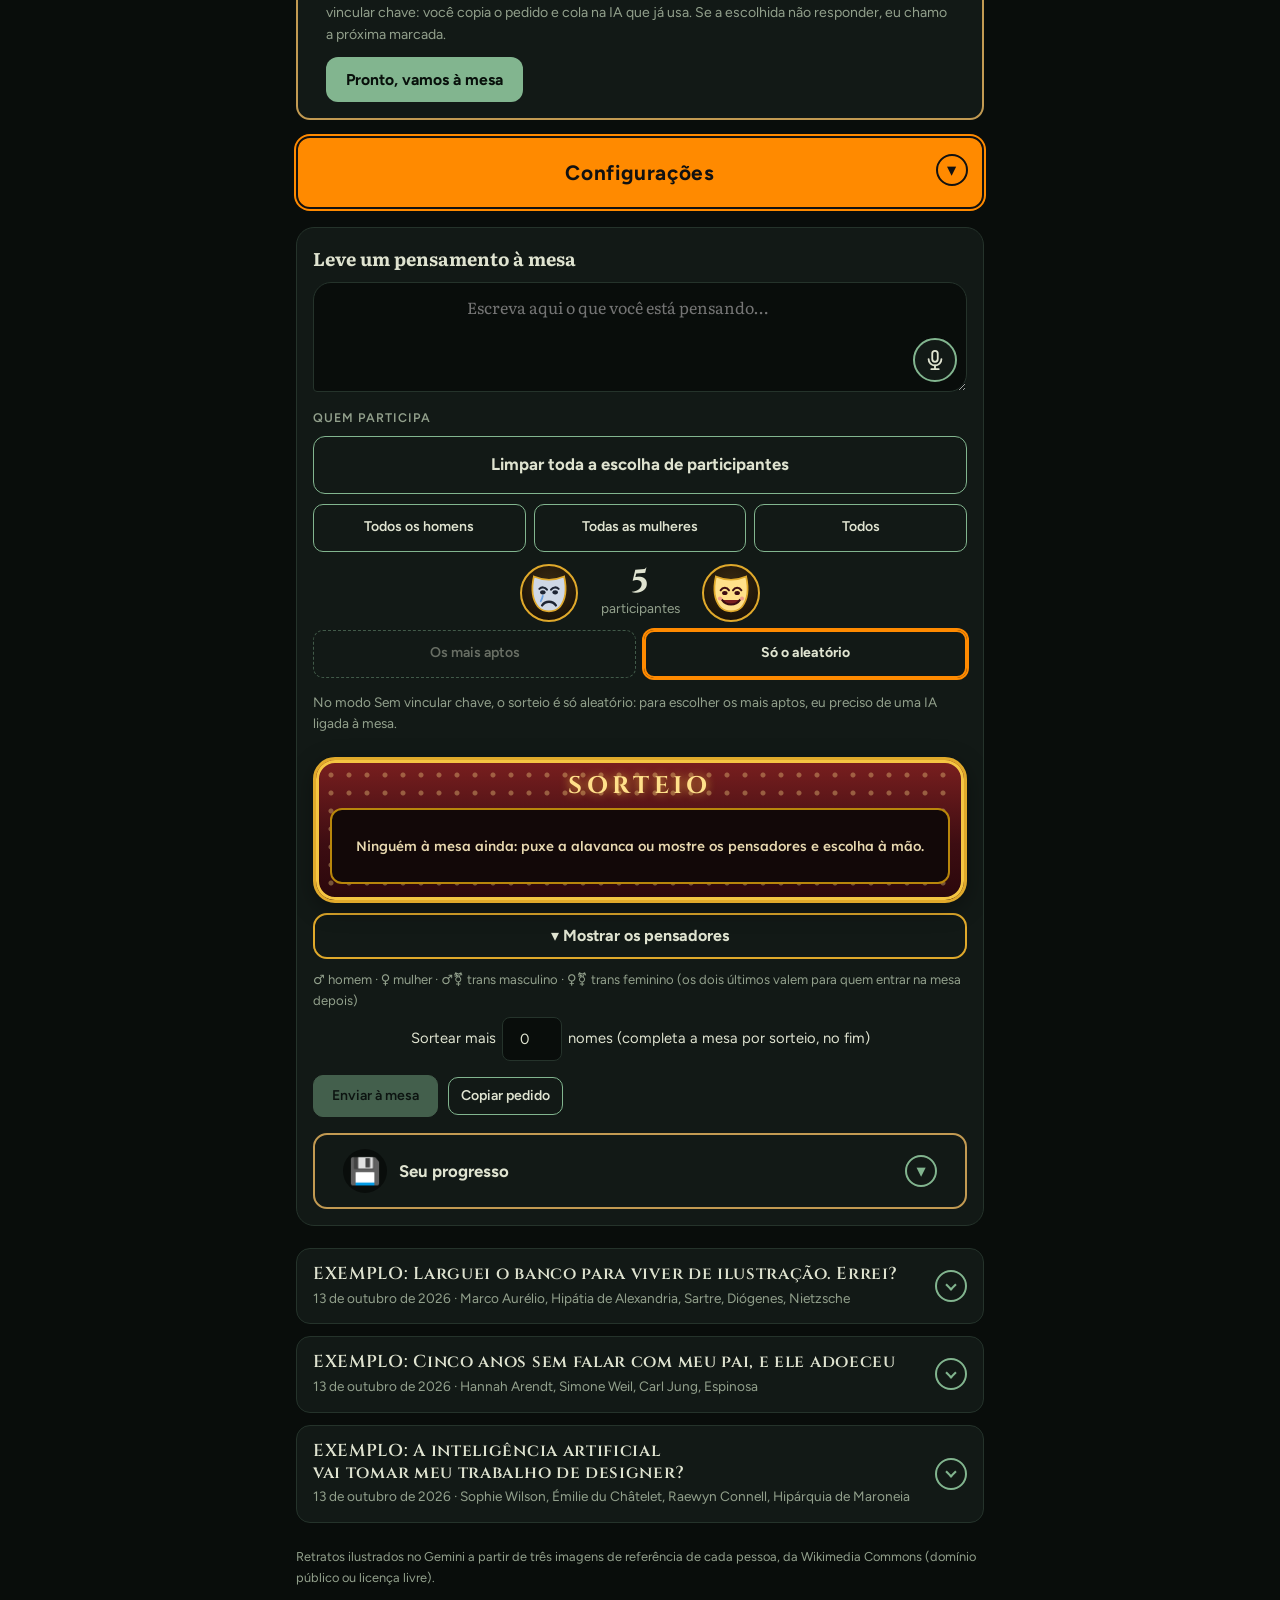
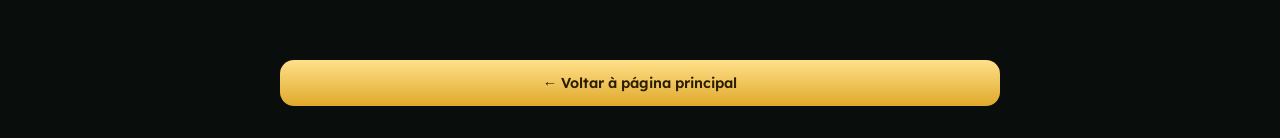
==== commit 8b32727c: "Mesa: microfone no pensamento, seta nos balões, ouvir sempre com os dois jeitos e por fala" ====
--- a/mesa/index.html
+++ b/mesa/index.html
@@ -43,8 +43,10 @@
 .pergunta.preso .num-rod{min-width:28px;height:28px;font-size:.9rem}
 .pergunta b{display:block;font-family:var(--serif);font-weight:600;font-size:1.08rem;line-height:1.3;text-wrap:balance}
 .pergunta small{display:block;color:var(--muted);font-size:.85rem;margin-top:2px}
-.pergunta .seta{flex:none;width:10px;height:10px;border-right:2px solid var(--accent);border-bottom:2px solid var(--accent);transform:rotate(45deg);transition:transform .18s}
-.pergunta[aria-expanded="true"] .seta{transform:rotate(-135deg)}
+.pergunta .seta{flex:none;position:relative;width:32px;height:32px;border:2px solid var(--accent);border-radius:50%;transition:transform .18s}
+.pergunta .seta::before{content:"";position:absolute;left:50%;top:44%;width:8px;height:8px;border-right:2px solid var(--accent);border-bottom:2px solid var(--accent);transform:translate(-50%,-50%) rotate(45deg)}
+.pergunta[aria-expanded="true"] .seta{transform:rotate(180deg)}
+.pergunta[aria-expanded="true"] .seta::before{border-color:#f5c542}
 .pergunta[aria-expanded="true"]{border:2px solid #f5c542;box-shadow:0 0 0 2px rgba(245,197,66,.35),0 0 18px 4px rgba(245,197,66,.45)}
 .pergunta[aria-expanded="true"] .seta{border-color:#f5c542}
 .pergunta[aria-expanded="true"]+.painel{border-left-color:#f5c542}
@@ -139,7 +141,8 @@
 .ppapel{color:var(--muted);font-size:.9rem;margin:2px 0 0}
 .ptexto{flex:1;min-height:0;overflow:auto;font-family:var(--serif);font-size:clamp(1.25rem,5.4vw,1.7rem);line-height:1.55;padding:6px 2px;overflow-wrap:anywhere}
 .pvoz{margin:0;color:var(--muted);font-size:.82rem}
-.pctl{display:grid;grid-template-columns:1fr 1fr 1fr;gap:10px}
+.pctl{display:grid;grid-template-columns:repeat(4,1fr);gap:10px}
+@media (max-width:480px){.pctl{grid-template-columns:1fr 1fr;gap:8px}.pctl button{min-height:46px}}
 .pctl button{font:inherit;font-weight:600;font-size:1rem;min-height:52px;color:var(--ink);background:var(--surface);border:1.5px solid var(--accent);border-radius:14px;padding:6px 8px;cursor:pointer}
 .pfechar{position:absolute;top:calc(10px + env(safe-area-inset-top,0px));right:12px;width:44px;height:44px;border-radius:50%;border:1px solid var(--line);background:var(--surface);color:var(--ink);font-size:1.3rem;cursor:pointer}
 /* janelinha minimizada */
@@ -261,8 +264,21 @@
 .config label.bloq{opacity:.62;cursor:not-allowed}
 .config .bloqnota{margin:-2px 0 0 28px;padding:8px 10px;border-left:3px solid var(--warm);background:var(--bg);border-radius:0 10px 10px 0;font-size:.86rem;color:var(--ink)}
 /* voz: aparelho (grátis) ou Gemini */
-.ouvir{display:none}
-:root[data-voz="aparelho"] .ouvir,:root[data-voz="danielmaria"] .ouvir,.ouvir.sempre{display:inline-block}
+/* os dois jeitos de ouvir ficam sempre; o padrão das Configurações fica em dourado */
+.ouvir-par{display:flex;flex-wrap:wrap;gap:8px;margin:0 0 12px}
+.ouvir-par .ouvir{margin:0}
+:root:not([data-voz="danielmaria"]) .ouvir[data-modo="aparelho"],:root[data-voz="danielmaria"] .ouvir[data-modo="danielmaria"]{border:2px solid #f5c542;box-shadow:0 0 10px rgba(245,197,66,.35)}
+.ouvir-fala{display:inline-block;margin:2px 8px 8px 0;font:inherit;font-size:.86rem;font-weight:600;color:var(--ink);background:transparent;border:1px solid var(--accent);border-radius:999px;padding:5px 12px;cursor:pointer}
+.ouvir-fala:focus-visible,.mic:focus-visible{outline:3px solid var(--accent);outline-offset:2px}
+/* microfone: dita o pensamento */
+.balao{position:relative}
+.balao textarea{padding-right:60px}
+.mic{position:absolute;right:10px;bottom:10px;width:44px;height:44px;border-radius:50%;border:2px solid var(--accent);background:var(--surface);color:var(--ink);display:inline-flex;align-items:center;justify-content:center;cursor:pointer;padding:0}
+.mic svg{width:22px;height:22px}
+.mic.ouvindo{background:#c0392b;border-color:#ffb3a8;color:#fff;animation:micpulsa 1.2s ease-in-out infinite}
+@keyframes micpulsa{0%,100%{box-shadow:0 0 0 0 rgba(192,57,43,.55)}50%{box-shadow:0 0 0 9px rgba(192,57,43,0)}}
+@media (prefers-reduced-motion:reduce){.mic.ouvindo{animation:none}}
+.mic-aviso{margin:6px 2px 0;font-size:.86rem;color:var(--muted)}
 .pedeaudio{display:none}
 :root[data-voz="gemini"] .pedeaudio{display:block}
 .fila{margin:0 0 12px;color:var(--muted);font-size:.9rem}
@@ -297,7 +313,14 @@
 .config>summary{list-style:none;cursor:pointer;text-align:center;font-family:var(--sans);font-weight:700;font-size:1.3rem;padding:18px 20px;border-radius:14px;background:#ff8a00;color:#111;border:2px solid #111;box-shadow:0 0 0 2px #ff8a00;letter-spacing:.03em}
 .config>summary::-webkit-details-marker{display:none}
 .config[open]>summary{text-align:left;border-bottom-left-radius:0;border-bottom-right-radius:0}
-.config[open]>summary::before{content:"▾ "}
+/* seta redonda nos balões que abrem: mostra que dá para tocar e estender */
+.config>summary,.contas>summary{position:relative}
+.config>summary{padding-right:58px;padding-left:58px}
+.config>summary::after,.contas>summary::after{content:"▾";display:inline-flex;align-items:center;justify-content:center;flex:none;width:32px;height:32px;border:2px solid currentColor;border-radius:50%;font-size:1.15rem;line-height:1;transition:transform .18s}
+.config>summary::after{position:absolute;right:14px;top:50%;margin-top:-18px}
+.contas>summary::after{margin-left:auto;color:var(--accent)}
+.config[open]>summary::after,.contas[open]>summary::after{transform:rotate(180deg)}
+@media (prefers-reduced-motion:reduce){.config>summary::after,.contas>summary::after,.pergunta .seta{transition:none}}
 .cfgbody{border:2px solid #ff8a00;border-top:0;margin:0 -2px;background:var(--surface);padding:14px;border-radius:0 0 14px 14px;box-shadow:0 2px 0 0 #ff8a00}
 .config .papel{padding:8px 12px;border-radius:10px;border:1px solid var(--tom);border-left-width:6px;font-weight:600;text-shadow:0 0 3px var(--bg),0 0 6px var(--bg),0 1px 2px var(--bg),0 -1px 2px var(--bg)}
 .config .papel input{accent-color:var(--tom)}
@@ -542,7 +565,8 @@
 <fieldset id="cfg-enxuto-box"><legend>Gasto de tokens</legend>
 <label><input type="checkbox" id="cfg-enxuto"> Resumo enxuto: a cada rodada nova, eu guardo um resumo bem curto do que foi dito, e as próximas rodadas leem só esses resumos em vez de reler tudo. Gasta muito menos tokens.</label></fieldset>
 <fieldset><legend>Voz das falas (sempre com áudio)</legend>
-<label><input type="radio" name="cfg-voz" value="aparelho"> Voz do aparelho (grátis, padrão): toca na hora no celular</label>
+<p class="nota">Em cada rodada ficam sempre os dois botões, Ouvir com a voz do aparelho e Ouvir com narrador, e cada fala tem o seu botão de ouvir. Aqui você escolhe o padrão: ele fica em dourado e é a voz do botão de cada fala.</p>
+<label><input type="radio" name="cfg-voz" value="aparelho"> Voz do aparelho (grátis, padrão): o leitor natural do celular ou do computador, toca na hora</label>
 <label><input type="radio" name="cfg-voz" value="danielmaria"> Narrador Daniel e Maria (gratuito, funciona apenas nos navegadores do Windows: Edge, Chrome, Firefox e Opera)</label>
 <label class="so-grava voz-pc"><input type="radio" name="cfg-voz" value="computador"> Vozes Daniel e Maria: geradas no computador do meu rei Herbs, com gasto incrivelmente baixo. O pedido fica na fila e eu gero quando o Claude do computador dele estiver aberto</label>
 <label class="bloq"><input type="radio" name="cfg-voz" value="gemini" disabled aria-describedby="gem-bloq"> 🔒 Vozes do Gemini (bloqueadas por enquanto)</label>
@@ -559,7 +583,7 @@
 
 <section class="novo" aria-label="Novo pensamento para a mesa">
 <h2>Leve um pensamento à mesa</h2>
-<div class="balao"><label for="pens" style="position:absolute;left:-9999px">Seu pensamento</label><textarea id="pens" maxlength="2000" placeholder="Escreva aqui o que você está pensando…"></textarea></div>
+<div class="balao"><label for="pens" style="position:absolute;left:-9999px">Seu pensamento</label><textarea id="pens" maxlength="2000" placeholder="Escreva aqui o que você está pensando…"></textarea><button type="button" class="mic" id="mic" aria-pressed="false" aria-label="Falar o pensamento" title="Falar o pensamento"><svg viewBox="0 0 24 24" aria-hidden="true" fill="none" stroke="currentColor" stroke-width="2" stroke-linecap="round" stroke-linejoin="round"><rect x="9" y="2" width="6" height="12" rx="3"/><path d="M5 11a7 7 0 0 0 14 0"/><path d="M12 18v4"/><path d="M8 22h8"/></svg></button></div><p class="mic-aviso" id="mic-aviso" hidden aria-live="polite"></p>
 <h3>Quem participa</h3>
 <button type="button" class="limpar-grande" id="a-limpar">Limpar toda a escolha de participantes</button>
 <div class="atalhos grade trio">
@@ -622,7 +646,7 @@
 <div class="ptopo"><div class="ppin" id="p-pin" aria-hidden="true"></div><div><p class="pnome" id="p-nome"></p><p class="ppapel" id="p-papel"></p></div></div>
 <div class="ptexto" id="p-texto" tabindex="0"></div>
 <p class="pvoz" id="p-voz"></p>
-<div class="pctl"><button type="button" id="p-pausa">Pausar</button><button type="button" id="p-vel">Velocidade 1×</button><button type="button" id="p-prox">Próximo ›</button></div>
+<div class="pctl"><button type="button" id="p-pausa">Pausar</button><button type="button" id="p-vel">Velocidade 1×</button><button type="button" id="p-ant">‹ Anterior</button><button type="button" id="p-prox">Próximo ›</button></div>
 </div>
 
 <div class="mini" id="mini" hidden role="region" aria-label="Fala tocando"><div class="minidentro"><button type="button" class="miniabrir" id="mini-abrir" aria-label="Voltar para a fala em tela cheia"><span class="minipin" id="m-pin" aria-hidden="true"></span><span class="mininome" id="m-nome"></span><span class="minibar">Abrir ⌃</span></button><button type="button" class="miniparar" id="mini-parar" aria-label="Parar a leitura">■ Parar</button></div></div>
@@ -725,7 +749,7 @@
 'Registro dos convidados':'Guest log',
 'Só você vê isto. Cada convidado que usa a mesa pelo seu link fica guardado aqui: o nome de anfitrião, os pensamentos levados à mesa, as falas e as respostas.':'Only you see this. Every guest who uses the table through your link is kept here: the host name, the thoughts brought to the table, the speeches and the replies.',
 'Retratos ilustrados no Gemini a partir de três imagens de referência de cada pessoa, da Wikimedia Commons (domínio público ou licença livre).':'Portraits illustrated in Gemini from three reference images of each person, from Wikimedia Commons (public domain or free license).',
-'← Voltar':'← Back','✕ Fechar':'✕ Close','Pausar':'Pause','Próximo ›':'Next ›','Abrir ⌃':'Open ⌃','Seu registro em MD':'Your MD log','Eu guardo cada pensamento e as falas dos pensadores num arquivo Markdown. Guarde o arquivo e, numa conversa nova do falavado no Claude, anexe-o (ou deixe-o nos arquivos do seu Projeto): assim os pensadores retomam o que já foi conversado sem reler tudo.':'I keep each thought and the thinkers\' speeches in a Markdown file. Save it and, in a new falavado chat in Claude, attach it (or keep it in your Project files): the thinkers then pick up what was already said without rereading everything.','Guardar o registro (.md)':'Save the log (.md)','Copiar o registro':'Copy the log','Ainda não há rodadas para guardar.':'There are no rounds to save yet.','Ainda não há rodadas para copiar.':'There are no rounds to copy yet.','Tudo bem, não guardei.':'All right, I did not save it.','Ouvir com narrador':'Listen with the narrator','Narrador Daniel e Maria':'Daniel and Maria narrator','Dislexia':'Dyslexia','Claro':'Light','Escuro':'Dark','Modo claro ou escuro':'Light or dark mode','Menos um participante':'One participant fewer','Mais um participante':'One more participant','participantes':'participants','Só o aleatório':'Random only','SORTEIO':'DRAW','Escolha quantos participantes e como sortear, e puxe a alavanca.':'Choose how many participants and how to draw, then pull the lever.','Sorteando…':'Drawing…','Triboulet está escolhendo os mais aptos…':'Triboulet is picking the fittest…','Daltonismo':'Color blindness','Escolha o seu tipo: as cores da página se ajustam.':'Pick your type: the page colors adjust.','Cores Básicas':'Basic colors','Protanopia (vermelho)':'Protanopia (red)','Deuteranopia (verde)':'Deuteranopia (green)','Tritanopia (azul)':'Tritanopia (blue)','Acromatopsia (sem cores)':'Achromatopsia (no colors)','Este aparelho não tem as vozes Daniel e Maria da Microsoft (vêm no Windows e no navegador Edge). Toquei com a voz do aparelho.':'This device lacks the Microsoft Daniel and Maria voices (they come with Windows and the Edge browser). I played the device voice instead.','■ Parar':'■ Stop','Fala tocando':'Speech playing','Toque para fechar':'Tap to close',
+'← Voltar':'← Back','✕ Fechar':'✕ Close','Pausar':'Pause','Próximo ›':'Next ›','‹ Anterior':'‹ Previous','Abrir ⌃':'Open ⌃','Seu registro em MD':'Your MD log','Eu guardo cada pensamento e as falas dos pensadores num arquivo Markdown. Guarde o arquivo e, numa conversa nova do falavado no Claude, anexe-o (ou deixe-o nos arquivos do seu Projeto): assim os pensadores retomam o que já foi conversado sem reler tudo.':'I keep each thought and the thinkers\' speeches in a Markdown file. Save it and, in a new falavado chat in Claude, attach it (or keep it in your Project files): the thinkers then pick up what was already said without rereading everything.','Guardar o registro (.md)':'Save the log (.md)','Copiar o registro':'Copy the log','Ainda não há rodadas para guardar.':'There are no rounds to save yet.','Ainda não há rodadas para copiar.':'There are no rounds to copy yet.','Tudo bem, não guardei.':'All right, I did not save it.','Ouvir com narrador':'Listen with the narrator','Narrador Daniel e Maria':'Daniel and Maria narrator','Dislexia':'Dyslexia','Claro':'Light','Escuro':'Dark','Modo claro ou escuro':'Light or dark mode','Menos um participante':'One participant fewer','Mais um participante':'One more participant','participantes':'participants','Só o aleatório':'Random only','SORTEIO':'DRAW','Escolha quantos participantes e como sortear, e puxe a alavanca.':'Choose how many participants and how to draw, then pull the lever.','Sorteando…':'Drawing…','Triboulet está escolhendo os mais aptos…':'Triboulet is picking the fittest…','Daltonismo':'Color blindness','Escolha o seu tipo: as cores da página se ajustam.':'Pick your type: the page colors adjust.','Cores Básicas':'Basic colors','Protanopia (vermelho)':'Protanopia (red)','Deuteranopia (verde)':'Deuteranopia (green)','Tritanopia (azul)':'Tritanopia (blue)','Acromatopsia (sem cores)':'Achromatopsia (no colors)','Este aparelho não tem as vozes Daniel e Maria da Microsoft (vêm no Windows e no navegador Edge). Toquei com a voz do aparelho.':'This device lacks the Microsoft Daniel and Maria voices (they come with Windows and the Edge browser). I played the device voice instead.','■ Parar':'■ Stop','Fala tocando':'Speech playing','Toque para fechar':'Tap to close',
 'Como funciona':'How it works','Anfitrião da mesa':'Host of the table','Nome do anfitrião':'Host name','Atalhos':'Shortcuts',
 'Novo pensamento para a mesa':'New thought for the table','Escreva aqui o que você está pensando…':"Write here what you're thinking…",
 'Quantos homens e quantas mulheres no mesclado':'How many men and women in the mix','Participantes':'Participants',
@@ -734,7 +758,7 @@
 'Fechar a leitura e voltar ao site':'Close the reading and go back to the site','Voltar para a fala em tela cheia':'Back to the full-screen speech','Retrato ampliado':'Enlarged portrait',
 'Falta o anfitrião':'Host missing','Claude indisponível aqui':'Claude unavailable here','Escolha a sua':'Choose yours','Falta a chave':'Key missing','Diga quem é o anfitrião':'Say who the host is','Marque pelo menos uma':'Check at least one',
 'Majestade! Reconheci a senha do meu rei. A mesa é sua, Herbs.':'Majesty! I recognized my king\'s password. The table is yours, Herbs.',
-'Ouvir com a voz do aparelho':'Listen with the device voice','Parar a leitura':'Stop the reading','Recolher esta rodada':'Collapse this round','← Voltar às rodadas':'← Back to the rounds',
+'Ouvir com a voz do aparelho':'Listen with the device voice','🔊 Ouvir esta fala':'🔊 Listen to this speech','Falar o pensamento':'Speak your thought','Parar de ditar':'Stop dictating','Estou ouvindo. Fale o seu pensamento; toque de novo no microfone para parar.':'I am listening. Say your thought; tap the microphone again to stop.','Este navegador não tem ditado por voz. Use o microfone do teclado do celular: ele também escreve o que você fala.':'This browser has no voice dictation. Use the microphone on your phone keyboard: it also writes what you say.','O microfone não foi liberado aqui. Libere o microfone para esta página no navegador, ou use o microfone do teclado do celular.':'The microphone is not allowed here. Allow the microphone for this page in the browser, or use the microphone on your phone keyboard.','Não ouvi nada. Toque no microfone e fale de novo.':'I heard nothing. Tap the microphone and speak again.','Em cada rodada ficam sempre os dois botões, Ouvir com a voz do aparelho e Ouvir com narrador, e cada fala tem o seu botão de ouvir. Aqui você escolhe o padrão: ele fica em dourado e é a voz do botão de cada fala.':'Every round always has both buttons, Listen with the device voice and Listen with the narrator, and every speech has its own listen button. Here you pick the default: it is shown in gold and is the voice of each speech button.','Voz do aparelho (grátis, padrão): o leitor natural do celular ou do computador, toca na hora':'Device voice (free, default): the built-in reader of your phone or computer, plays right away','Parar a leitura':'Stop the reading','Recolher esta rodada':'Collapse this round','← Voltar às rodadas':'← Back to the rounds',
 'Pedir as vozes do Gemini desta rodada':'Request the Gemini voices for this round','As vozes do Gemini têm limite diário gratuito. A narração automática fica sempre disponível.':'Gemini voices have a free daily limit. The automatic narration is always available.',
 'As falas que já têm voz do Gemini, uma depois da outra.':'The speeches that already have a Gemini voice, one after the other.',
 'Áudio do Gemini ainda não gerado para esta fala.':'Gemini audio not generated yet for this speech.','Copiar texto do estilo':'Copy style text','Selecionado, copie manualmente':'Selected, copy it manually',
@@ -1003,7 +1027,7 @@
   function iniciarTick(){ if(rafId) cancelAnimationFrame(rafId); rafId=requestAnimationFrame(tick); }
 
   /* ---------- tela cheia e controles de reprodução ---------- */
-  var $pal=document.getElementById('palco'), $ppin=document.getElementById('p-pin'), $pn=document.getElementById('p-nome'), $pp=document.getElementById('p-papel'), $pt=document.getElementById('p-texto'), $pv=document.getElementById('p-voz'), $bp=document.getElementById('p-pausa'), $bv=document.getElementById('p-vel'), $bx=document.getElementById('p-prox'), $auto=document.getElementById('tela-auto'), $mini=document.getElementById('mini'), $mpin=document.getElementById('m-pin'), $mn=document.getElementById('m-nome');
+  var $pal=document.getElementById('palco'), $ppin=document.getElementById('p-pin'), $pn=document.getElementById('p-nome'), $pp=document.getElementById('p-papel'), $pt=document.getElementById('p-texto'), $pv=document.getElementById('p-voz'), $bp=document.getElementById('p-pausa'), $bv=document.getElementById('p-vel'), $bx=document.getElementById('p-prox'), $ba=document.getElementById('p-ant'), $auto=document.getElementById('tela-auto'), $mini=document.getElementById('mini'), $mpin=document.getElementById('m-pin'), $mn=document.getElementById('m-nome');
   var TAXAS=[1,1.25,1.5,1.75,2,0.75];
   var P={r:null,cards:[],modo:null,i:-1,aud:null,taxa:1,fechado:false};
   $auto.checked=true;
@@ -1023,7 +1047,7 @@
   }
   function rotuloVoz(i){
     var f=P.r.falas[i];
-    if(P.modo==='aparelho') return 'Voz desta fala: '+(CFG.voz==='danielmaria'&&L_DM?'narrador Daniel e Maria':'voz do aparelho')+(P.vozNome?' ('+P.vozNome+')':'')+', no jeito de falar de cada um. Grátis.';
+    if(P.modo==='aparelho') return 'Voz desta fala: '+(L_DM?'narrador Daniel e Maria':'voz do aparelho')+(P.vozNome?' ('+P.vozNome+')':'')+', no jeito de falar de cada um. Grátis.';
     if(P.modo==='narracao'){ var v=(P.r.narracao_vozes||[])[i]; return 'Voz desta fala: '+(v?'Microsoft '+v+' (voz do Windows, no computador)':'voz do Windows')+'. Não é o Gemini.'; }
     return 'Voz desta fala: '+(f.voz_gemini||'Gemini')+'.';
   }
@@ -1043,7 +1067,7 @@
     if(P.modo==='aparelho'){ P.aud.proximaFala(); return; }
     if(P.modo==='narracao'){
       var m=P.r.narracao_marcas||[], t=P.aud.currentTime;
-      for(var k=0;k<m.length;k++){ if(m[k]>t+0.3){ P.aud.currentTime=m[k]; return; } }
+      for(var k=0;k<m.length;k++){ if(m[k]>t+0.3){ P.aud.currentTime=m[k]; mostrar(k); return; } }
       P.aud.pause(); fim(); return;
     }
     for(var j=P.i+1;j<P.r.falas.length;j++){
@@ -1054,6 +1078,21 @@
   $bp.addEventListener('click',function(){ if(!P.aud) return; if(P.aud.paused){ var pr=P.aud.play(); if(pr&&pr.catch) pr.catch(function(){}); } else P.aud.pause(); atualizarBotoes(); });
   $bv.addEventListener('click',function(){ var k=TAXAS.indexOf(P.taxa); P.taxa=TAXAS[(k+1)%TAXAS.length]; if(P.aud) P.aud.playbackRate=P.taxa; atualizarBotoes(); });
   $bx.addEventListener('click',proxima);
+  /* Anterior: volta para a fala de antes (na primeira, recomeça a mesma) */
+  function anterior(){
+    if(!P.aud||!P.r) return;
+    if(P.modo==='aparelho'){ P.aud.anteriorFala(); return; }
+    if(P.modo==='narracao'){
+      var m=P.r.narracao_marcas||[], t=P.aud.currentTime, i=0;
+      for(var k=0;k<m.length;k++){ if(t>=m[k]-0.05) i=k; }
+      P.aud.currentTime=m.length?m[Math.max(0,i-1)]:0; mostrar(Math.max(0,i-1)); return;
+    }
+    for(var j=P.i-1;j>=0;j--){
+      if(P.r.falas[j].audio){ var a=P.cards[j].querySelector('audio'); if(a){ P.aud.pause(); a.currentTime=0; a.playbackRate=P.taxa; var pr=a.play(); if(pr&&pr.catch) pr.catch(function(){}); return; } }
+    }
+    P.aud.currentTime=0;
+  }
+  $ba.addEventListener('click',anterior);
   function pararTudo(){ if(LEIT){ LEIT.parar(); } else if(P.aud){ try{ P.aud.pause(); }catch(e){} } fim(); }
   document.getElementById('p-parar').addEventListener('click',pararTudo);
   /* botão flutuante: depois de Voltar, a fala continua; Abrir volta à tela cheia e Parar encerra a leitura */
@@ -1086,6 +1125,8 @@
     } else { var c=el('div','chapeu'); c.innerHTML=CHAPEU; art.appendChild(c); }
     var q=el('p','quem',f.quem+' '); q.appendChild(el('small',null,f.papel||'')); art.appendChild(q);
     art.appendChild(el('p','texto',f.texto));
+    /* ouvir só esta fala, na voz padrão das Configurações */
+    if('speechSynthesis' in window){ var uf=el('button','ouvir-fala','🔊 Ouvir esta fala'); uf.type='button'; uf.dataset.rot='🔊 Ouvir esta fala'; var rf=null; uf.addEventListener('click',function(){ if(!rf) rf={id:r.id+'_f'+k,idioma:r.idioma,falas:[f]}; lerRodada(rf,[art],uf); }); art.appendChild(uf); }
     if(f.audio){ var p=el('div','player'); p.appendChild(audio(f.audio)); art.appendChild(p); art.appendChild(el('p','vozinfo','Voz: '+(f.voz_gemini||'Gemini'))); }
     else if(CFG.voz==='gemini') art.appendChild(el('p','sem','Áudio do Gemini ainda não gerado para esta fala.'));
     var fio=el('div','fio'); fio.dataset.rid=r.id; fio.dataset.k=String(k); art.appendChild(fio);
@@ -1141,7 +1182,8 @@
       else nbb.addEventListener('click',pedirAudio(r,nbm,'narracao'));
       npe.appendChild(nbb); npe.appendChild(nbm); d.appendChild(npe);
     }
-    if((r.falas||[]).length&&('speechSynthesis' in window)){ var ob=el('button','ouvir'+(r.narracao?'':' sempre'),ROTOUVIR()); ob.type='button'; ob.addEventListener('click',function(){ lerRodada(r,cards,ob); }); d.appendChild(ob); }
+    /* os dois jeitos de ouvir ficam sempre: voz do aparelho e narrador (Daniel e Maria); o padrão das Configurações fica em dourado */
+    if((r.falas||[]).length&&('speechSynthesis' in window)){ var op=el('div','ouvir-par'); [['aparelho','Ouvir com a voz do aparelho'],['danielmaria','Ouvir com narrador']].forEach(function(m){ var ob=el('button','ouvir',m[1]); ob.type='button'; ob.dataset.modo=m[0]; ob.dataset.rot=m[1]; ob.addEventListener('click',function(){ lerRodada(r,cards,ob,m[0]); }); op.appendChild(ob); }); d.appendChild(op); }
     if(r.pergunta){ var m=el('blockquote','minha'); m.appendChild(el('h3',null,'Sua mensagem à mesa')); m.appendChild(el('p',null,r.pergunta)); d.appendChild(m); }
     if(r.vivo){ var fl=el('p','fila',''); fl.dataset.rid=r.id; d.appendChild(fl); }
     var pa=el('div','pedeaudio so-dono'); var pb=el('button',null,'Pedir as vozes do Gemini desta rodada'); pb.type='button'; var pm=el('span',null,'As vozes do Gemini têm limite diário gratuito. A narração automática fica sempre disponível.'); pb.addEventListener('click',pedirAudio(r,pm)); pa.appendChild(pb); pa.appendChild(pm); d.appendChild(pa);
@@ -1664,21 +1706,23 @@
   }
   var JEITO={'Marco Aurélio':[0.90,-1],'Jung':[0.95,0],'Espinosa':[0.92,1],'Diógenes':[1.06,2],'Nietzsche':[1.08,-2],'Sartre':[1.02,1],'Triboulet':[1.12,3],'Hipátia de Alexandria':[0.95,0],'Hannah Arendt':[0.92,-2],'Émilie du Châtelet':[1.06,2],'Hipárquia de Maroneia':[1.08,1],'Simone Weil':[0.90,-1],'Sor Juana Inés de la Cruz':[0.97,1],'Ben Barres':[0.97,-1],'Paul B. Preciado':[1.0,0],'Sophie Wilson':[1.0,1],'Raewyn Connell':[0.95,0],'Paulo Freire':[0.94,0],'Michel Foucault':[1.04,1],'Karl Marx':[0.98,-2],'Donna Haraway':[1.02,0]};
   var LEIT=null, L_DM=false;
-  function lerRodada(r,cards,btn){
+  function lerRodada(r,cards,btn,modo){
     var ss=window.speechSynthesis; if(!ss) return;
-    if(LEIT){ var mesma=LEIT.r===r; LEIT.parar(); if(mesma) return; }
+    modo=modo||(CFG.voz==='danielmaria'?'danielmaria':'aparelho');
+    if(LEIT){ var mesma=LEIT.r===r&&LEIT.btn===btn; LEIT.parar(); if(mesma) return; }
     ss.cancel();
     var en=r.idioma==='en', todas=ss.getVoices().filter(function(v){ return (en?/^en/i:r.idioma==='es'?/^es/i:/^pt/i).test(v.lang); });
     var fem=todas.filter(function(v){ return /maria|francisca|luciana|female|feminina|helena|vitoria|zira|samantha|susan|hazel|aria|jenny|karen|moira|tessa|libby|sonia/i.test(v.name); }), mas=todas.filter(function(v){ return fem.indexOf(v)<0; });
     var gen={}; elenco.forEach(function(p){ gen[p.nome]=p.genero; });
-    function dm(){ L_DM=false; if(CFG.voz!=='danielmaria') return; var d=todas.filter(function(v){ return /daniel/i.test(v.name); }), m=todas.filter(function(v){ return /maria/i.test(v.name); }); if(d.length) mas=d; if(m.length) fem=m; L_DM=!!(d.length&&m.length); }
+    function dm(){ L_DM=false; if(modo!=='danielmaria') return; var d=todas.filter(function(v){ return /daniel/i.test(v.name); }), m=todas.filter(function(v){ return /maria/i.test(v.name); }); if(d.length) mas=d; if(m.length) fem=m; L_DM=!!(d.length&&m.length); }
     dm();
-    var L={r:r,i:0,g:0,ini:false}; LEIT=L;
+    var L={r:r,btn:btn,i:0,g:0,ini:false}; LEIT=L;
     var A={paused:false,playbackRate:1,
       play:function(){ if(A.paused){ A.paused=false; falar(L.i); atualizarBotoes(); } return Promise.resolve(); },
       pause:function(){ A.paused=true; L.g++; ss.cancel(); atualizarBotoes(); },
-      proximaFala:function(){ L.g++; ss.cancel(); if(L.i+1>=r.falas.length) terminar(); else falar(L.i+1); }};
-    function terminar(){ L.g++; try{ ss.cancel(); }catch(e){} btn.textContent=ROTOUVIR(); if(P.aud===A) fim(); if(LEIT===L) LEIT=null; }
+      proximaFala:function(){ L.g++; ss.cancel(); if(L.i+1>=r.falas.length) terminar(); else falar(L.i+1); },
+      anteriorFala:function(){ L.g++; ss.cancel(); A.paused=false; falar(Math.max(0,L.i-1)); }};
+    function terminar(){ L.g++; try{ ss.cancel(); }catch(e){} btn.textContent=btn.dataset.rot||ROTOUVIR(); if(P.aud===A) fim(); if(LEIT===L) LEIT=null; }
     L.parar=terminar;
     function falar(i){
       L.i=i; var f=r.falas[i], meu=++L.g;
@@ -1694,7 +1738,7 @@
       ss.speak(u); atualizarMini(); iniciarTick();
     }
     btn.textContent='Parar a leitura';
-    function comecar(){ if(LEIT!==L) return; var v=ss.getVoices(); if(v.length&&!todas.length){ todas=v.filter(function(x){ return (en?/^en/i:r.idioma==='es'?/^es/i:/^pt/i).test(x.lang); }); fem=todas.filter(function(x){ return /maria|francisca|luciana|female|feminina|helena|vitoria|zira|samantha|susan|hazel|aria|jenny|karen|moira|tessa|libby|sonia/i.test(x.name); }); mas=todas.filter(function(x){ return fem.indexOf(x)<0; }); } dm(); if(CFG.voz==='danielmaria'&&!L_DM){ var avd=el('p','aviso','Este aparelho não tem as vozes Daniel e Maria da Microsoft (vêm no Windows e no navegador Edge). Toquei com a voz do aparelho.'); btn.insertAdjacentElement('afterend',avd); setTimeout(function(){ avd.remove(); },9000); } try{ ss.resume(); }catch(e){} falar(0); }
+    function comecar(){ if(LEIT!==L) return; var v=ss.getVoices(); if(v.length&&!todas.length){ todas=v.filter(function(x){ return (en?/^en/i:r.idioma==='es'?/^es/i:/^pt/i).test(x.lang); }); fem=todas.filter(function(x){ return /maria|francisca|luciana|female|feminina|helena|vitoria|zira|samantha|susan|hazel|aria|jenny|karen|moira|tessa|libby|sonia/i.test(x.name); }); mas=todas.filter(function(x){ return fem.indexOf(x)<0; }); } dm(); if(modo==='danielmaria'&&!L_DM){ var avd=el('p','aviso','Este aparelho não tem as vozes Daniel e Maria da Microsoft (vêm no Windows e no navegador Edge). Toquei com a voz do aparelho.'); btn.insertAdjacentElement('afterend',avd); setTimeout(function(){ avd.remove(); },9000); } try{ ss.resume(); }catch(e){} falar(0); }
     if(todas.length) setTimeout(comecar,80);
     else { var foi=false, ir=function(){ if(foi) return; foi=true; comecar(); }; try{ ss.addEventListener('voiceschanged',ir,{once:true}); }catch(e){} setTimeout(ir,900); }
   }
@@ -1841,6 +1885,25 @@
     limparRolos(); if(!sel.length){ $rolos.appendChild(el('span','vazio-rolo','Ninguém à mesa ainda: puxe a alavanca ou mostre os pensadores e escolha à mão.')); return; }
     sel.forEach(function(p){ var d=el('span','rolo parou'), im=document.createElement('img'); im.src=IM(p.img,true); im.alt=p.nome; d.appendChild(im); d.appendChild(el('span','nm',p.nome.split(' ')[0])); $rolos.appendChild(d); }); }
   pintarQ();
+  /* microfone: a pessoa fala e o pensamento vai sendo escrito (ditado do navegador) */
+  (function(){
+    var b=document.getElementById('mic'), av=document.getElementById('mic-aviso'), SR=window.SpeechRecognition||window.webkitSpeechRecognition, rec=null, base='', ligado=false;
+    if(!b) return;
+    function aviso(t){ av.textContent=t; av.hidden=!t; }
+    function marcar(on){ ligado=on; b.setAttribute('aria-pressed',String(on)); b.classList.toggle('ouvindo',on); b.setAttribute('aria-label',on?'Parar de ditar':'Falar o pensamento'); b.title=on?'Parar de ditar':'Falar o pensamento'; }
+    function inicio(){ base=$pens.value; if(base&&!/\s$/.test(base)) base+=' '; }
+    b.addEventListener('click',function(){
+      if(ligado){ marcar(false); try{ rec.stop(); }catch(e){} aviso(''); return; }
+      if(!SR){ aviso('Este navegador não tem ditado por voz. Use o microfone do teclado do celular: ele também escreve o que você fala.'); return; }
+      rec=new SR(); rec.lang=(window.I18N&&I18N.local)?I18N.local():'pt-BR'; rec.continuous=true; rec.interimResults=true;
+      rec.onresult=function(e){ var t=''; for(var i=0;i<e.results.length;i++) t+=e.results[i][0].transcript; $pens.value=(base+t).slice(0,2000); $pens.dispatchEvent(new Event('input')); };
+      rec.onerror=function(e){ var er=e&&e.error; if(er==='not-allowed'||er==='service-not-allowed') aviso('O microfone não foi liberado aqui. Libere o microfone para esta página no navegador, ou use o microfone do teclado do celular.'); else if(er==='no-speech') aviso('Não ouvi nada. Toque no microfone e fale de novo.'); else if(er&&er!=='aborted') aviso('O ditado parou ('+er+'). Toque no microfone para continuar.'); marcar(false); };
+      /* o navegador encerra o ditado depois de uma pausa; enquanto o botão estiver ligado, eu volto a ouvir */
+      rec.onend=function(){ if(!ligado) return; inicio(); try{ rec.start(); }catch(e){ marcar(false); } };
+      inicio();
+      try{ rec.start(); marcar(true); aviso('Estou ouvindo. Fale o seu pensamento; toque de novo no microfone para parar.'); }catch(e){ aviso('O microfone não foi liberado aqui. Libere o microfone para esta página no navegador, ou use o microfone do teclado do celular.'); }
+    });
+  })();
   $pens.addEventListener('input',atualizar); $sort.addEventListener('input',function(){ if(MAN&&qtdMesa()>LIMC){ $sort.value=String(Math.max(0,LIMC-nomes().length)); triAviso(AV_MEMBROS); } atualizar(); });
   function pedidoTexto(){
     var n=nomes(), s=parseInt($sort.value,10)||0, partes=[];
@@ -1893,7 +1956,7 @@
         /* mesa principal: quem não é o dono só olha; cada convidado usa a própria mesa */
         if(!CONV){ document.documentElement.setAttribute('data-papel','visitante'); var vs=document.querySelector('.visita'); if(vs) vs.innerHTML=DEV?'<b>Esta é a mesa principal do meu rei Herbs.</b> Você pode olhar; só ele muda o que há aqui. A sua mesa é a do link que ele mandou para você.':'<b>Esta mesa é de quem a criou.</b> Você pode olhar; só a dona ou o dono da mesa muda o que há aqui. Para ter a sua, use a skill falavado na sua conta do Claude.'; if(window.visitante) window.visitante(); return null; }
         /* convidado: as vozes Daniel e Maria (computador do dono) já vêm marcadas, a não ser que ele tenha escolhido a voz do aparelho */
-        var vg=null; try{ vg=localStorage.getItem('cfg_voz'); }catch(e){} CFG.voz=vg==='aparelho'?'aparelho':vg==='danielmaria'?'danielmaria':vg==='computador'?'computador':(CFG0.voz==='aparelho'?'aparelho':'computador'); aplicarCfg();
+        var vg=null; try{ vg=localStorage.getItem('cfg_voz'); }catch(e){} CFG.voz=vg==='aparelho'?'aparelho':vg==='danielmaria'?'danielmaria':vg==='computador'?'computador':(CFG0.voz==='computador'?'computador':'aparelho'); aplicarCfg();
         return Promise.all([Promise.resolve(u&&u.id?u.id():null),Promise.resolve(u&&u.can?u.can('data.write'):null),Promise.resolve(u&&u.me?u.me():null).catch(function(){ return null; })]).then(function(w){
           var id=w[0], pode=w[1], mail=w[2]&&w[2].email?String(w[2].email).trim().toLowerCase():'';
           return (mail&&CONVMAIL?sha256hex(mail):Promise.resolve('')).then(function(h){
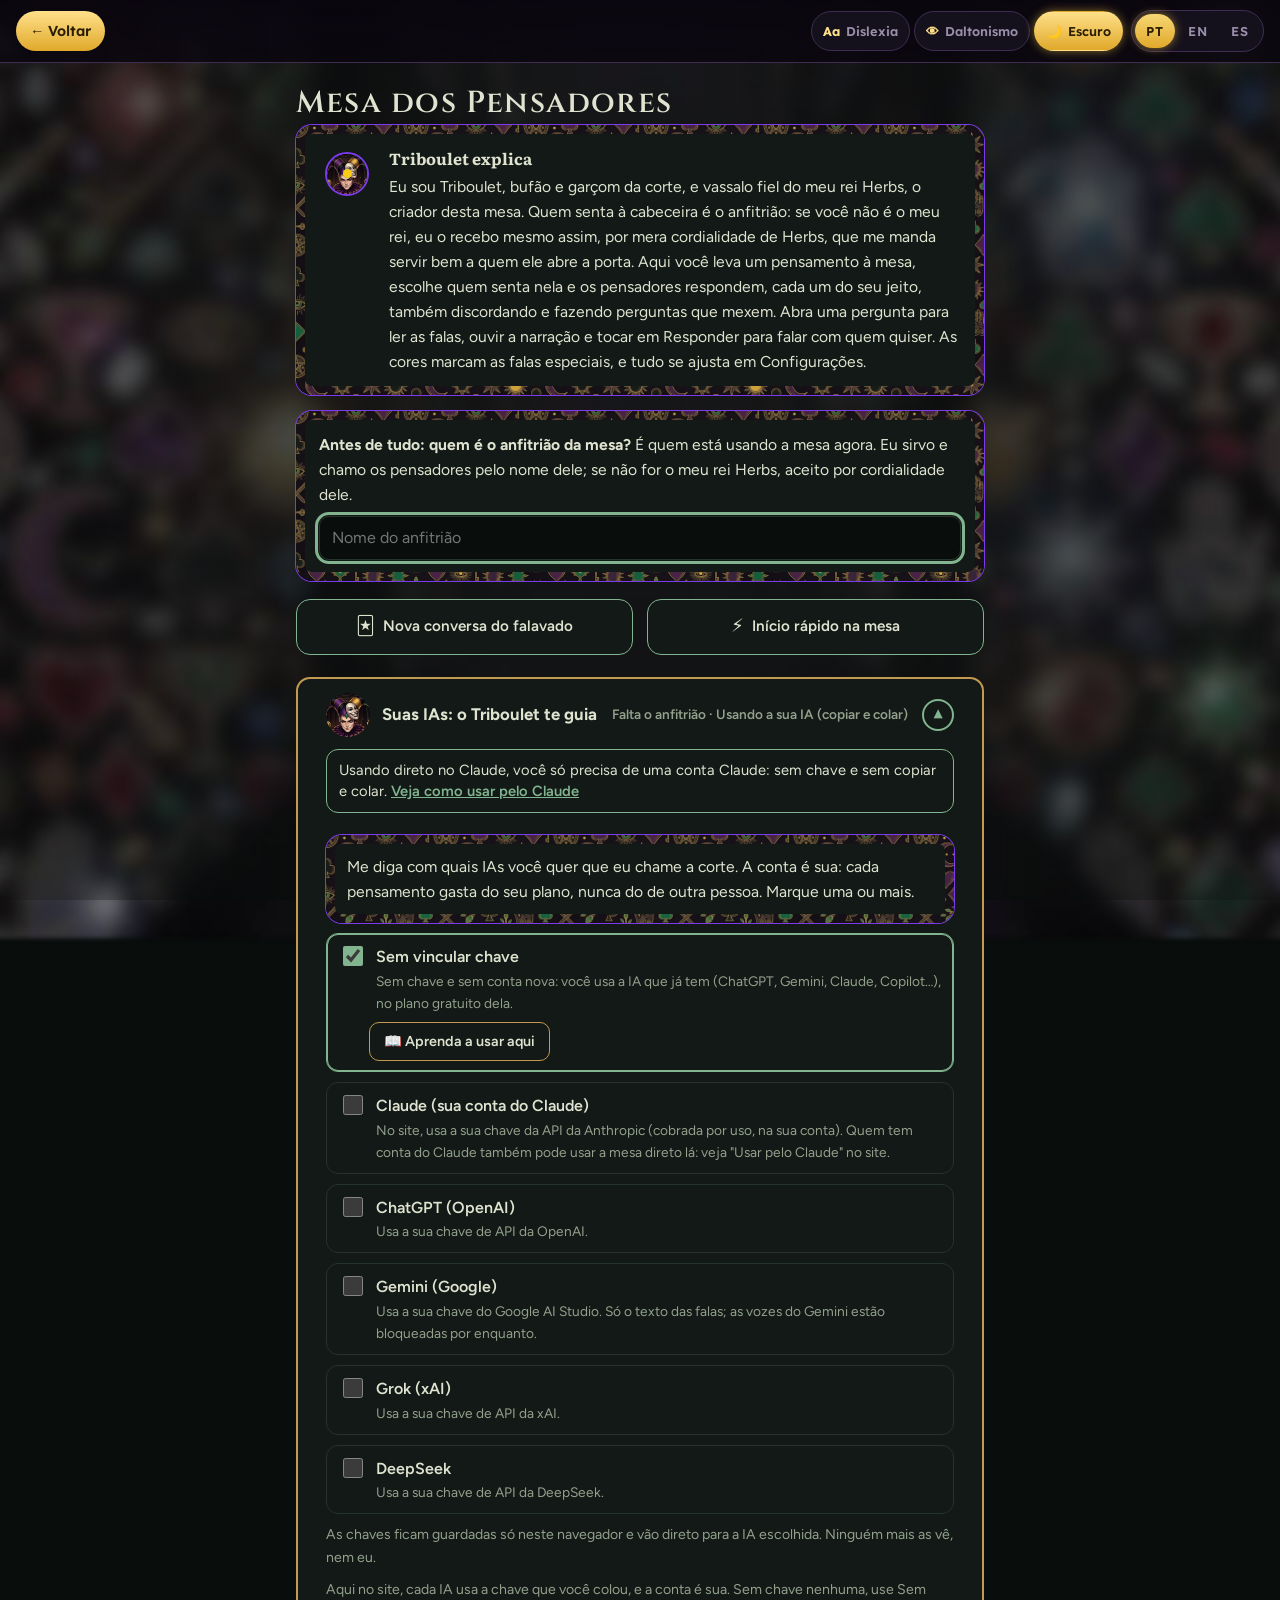
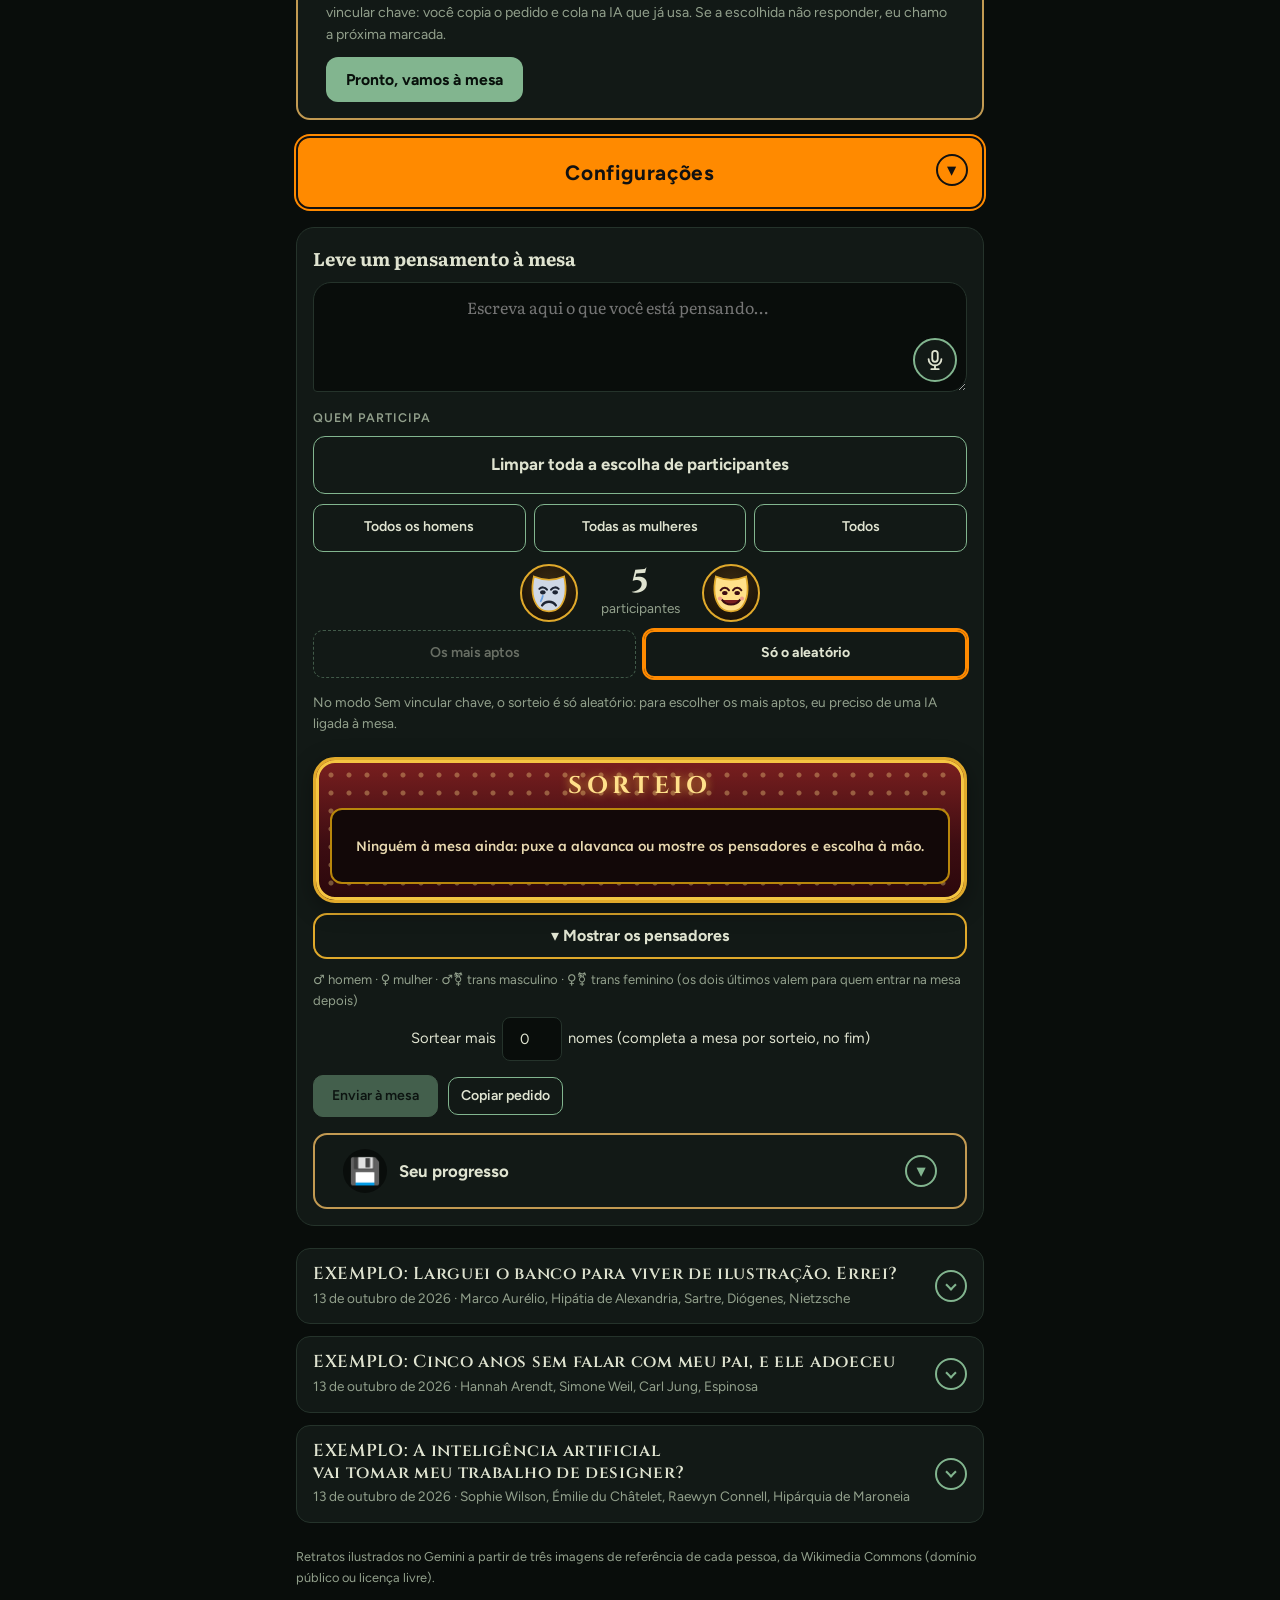
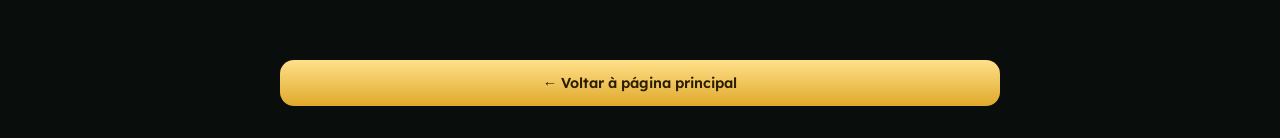
==== commit 4d920ab8: "Microfone só no site (fora da skill no Claude)" ====
--- a/mesa/index.html
+++ b/mesa/index.html
@@ -1889,6 +1889,8 @@
   (function(){
     var b=document.getElementById('mic'), av=document.getElementById('mic-aviso'), SR=window.SpeechRecognition||window.webkitSpeechRecognition, rec=null, base='', ligado=false;
     if(!b) return;
+    /* o microfone fica só no site; dentro do Claude o ditado não funciona (pedido de Herbs, 2026-10-26) */
+    if(!window.SITE_WEB||window.SITE_CLAUDE){ b.remove(); if(av) av.remove(); $pens.style.paddingRight='14px'; return; }
     function aviso(t){ av.textContent=t; av.hidden=!t; }
     function marcar(on){ ligado=on; b.setAttribute('aria-pressed',String(on)); b.classList.toggle('ouvindo',on); b.setAttribute('aria-label',on?'Parar de ditar':'Falar o pensamento'); b.title=on?'Parar de ditar':'Falar o pensamento'; }
     function inicio(){ base=$pens.value; if(base&&!/\s$/.test(base)) base+=' '; }
